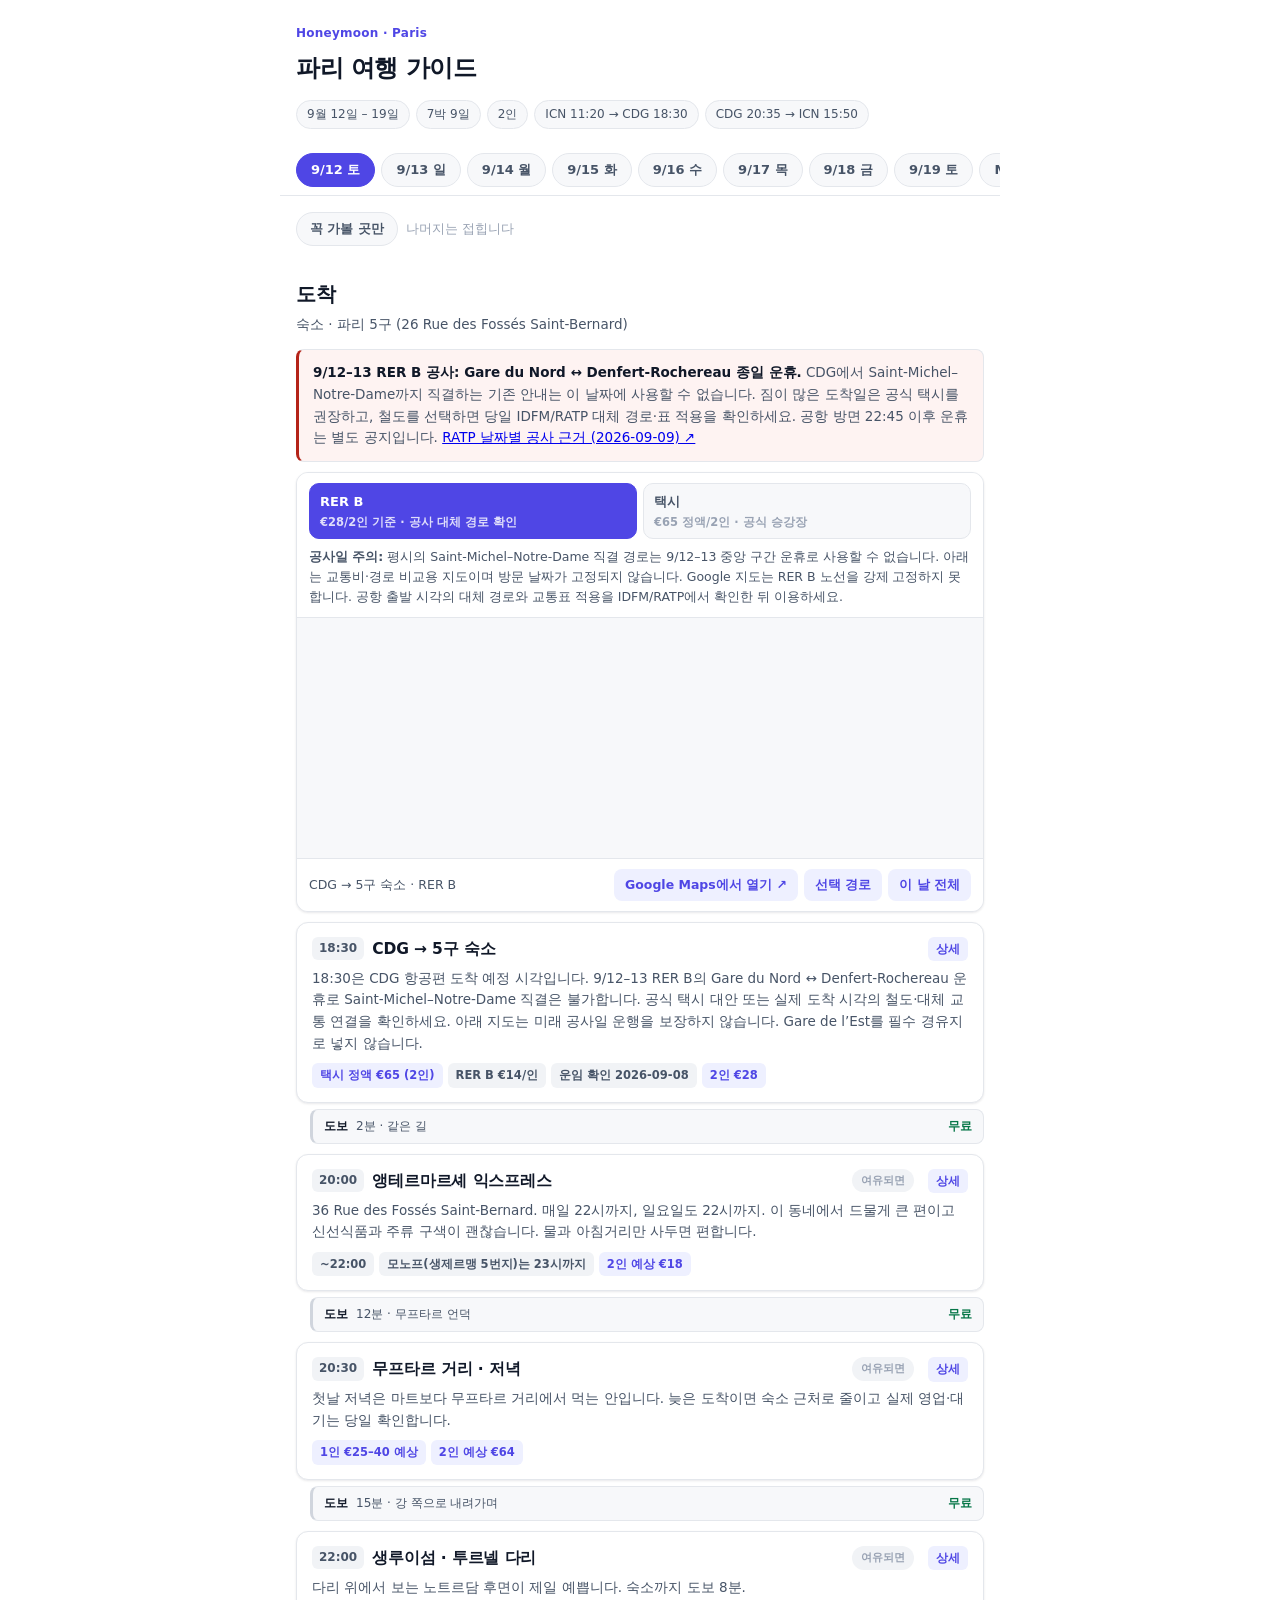
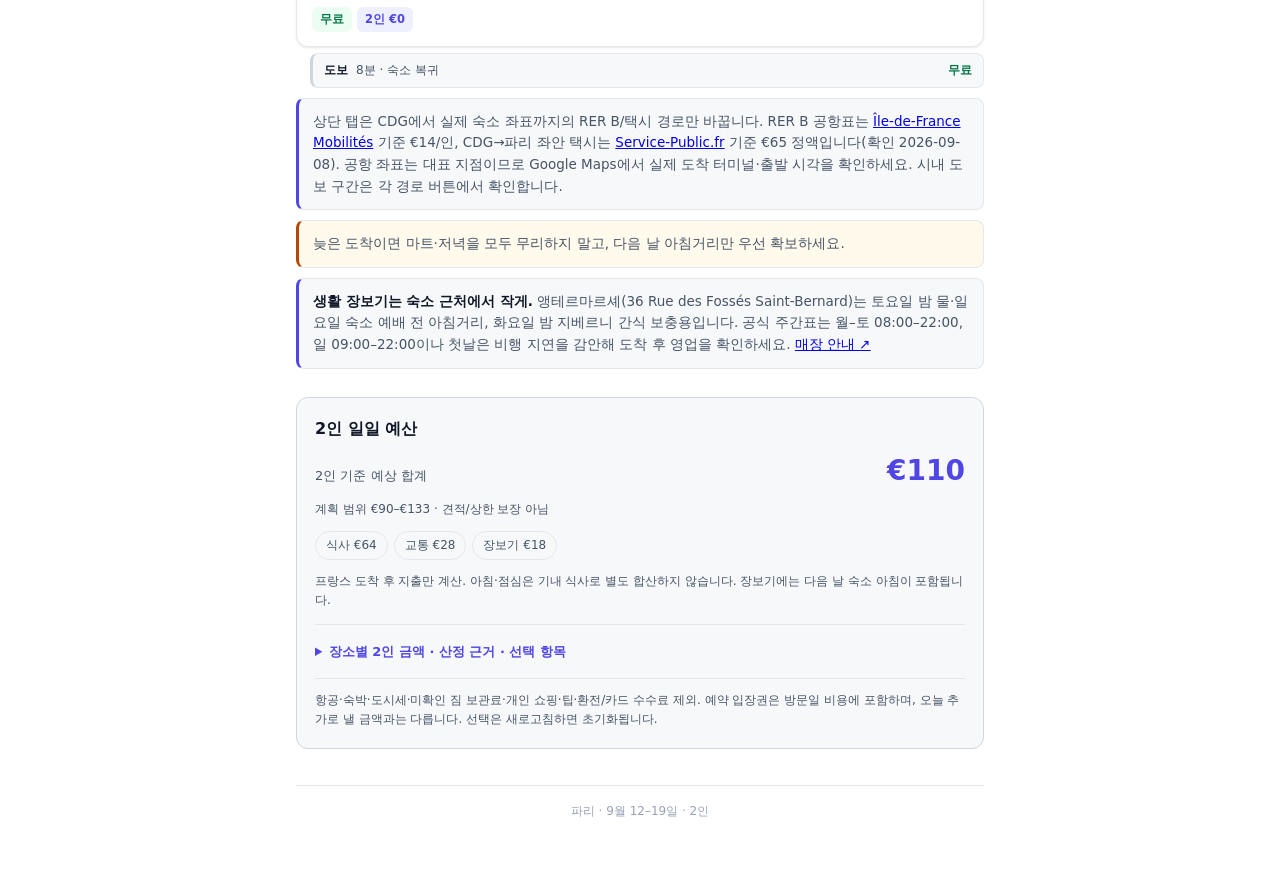
==== index.html @ 4a3d7557 "fix: 지도 상자 sticky 해제, 결제 단말기 사기 경고 추가 지도가 sticky로 상단에 고정돼 있어 iframe 높이 240px가 화면을 계속 차지했고, 그만큼 아래 일정" ====
<!DOCTYPE html>
<html lang="ko">
<head>
<meta charset="utf-8">
<meta name="viewport" content="width=device-width, initial-scale=1, viewport-fit=cover">
<meta name="theme-color" content="#ffffff">
<title>파리 여행 가이드 · 9/12–9/19</title>
<style>
:root{
  --bg:#FFFFFF;
  --surface:#F7F8FA;
  --surface-2:#F1F3F6;
  --border:#E4E7EC;
  --border-strong:#D0D5DD;
  --text:#101828;
  --text-2:#475467;
  --text-3:#98A2B3;
  --brand:#4F46E5;
  --brand-soft:#EEF0FF;
  --green:#067647;
  --green-soft:#ECFDF3;
  --amber:#B54708;
  --amber-soft:#FFFAEB;
  --red:#B42318;
  --red-soft:#FEF3F2;
  --radius:12px;
  --shadow:0 1px 2px rgba(16,24,40,.04), 0 1px 3px rgba(16,24,40,.06);
  --font:-apple-system, BlinkMacSystemFont, "Segoe UI", "Apple SD Gothic Neo",
         "Pretendard", "Noto Sans KR", Roboto, system-ui, sans-serif;
}
*{box-sizing:border-box;-webkit-tap-highlight-color:transparent}
html,body{margin:0;padding:0}
body{
  background:var(--bg);color:var(--text);font-family:var(--font);
  font-size:15px;line-height:1.6;-webkit-font-smoothing:antialiased;
  padding-bottom:56px;
}
.wrap{max-width:720px;margin:0 auto;padding:0 16px}

/* header */
header.top{padding:24px 0 16px}
.eyebrow{font-size:12px;font-weight:600;letter-spacing:.02em;color:var(--brand);margin-bottom:6px}
h1.title{font-size:24px;font-weight:700;letter-spacing:-.02em;margin:0 0 12px}
.meta{display:flex;flex-wrap:wrap;gap:6px}
.chip{
  font-size:12px;font-weight:500;color:var(--text-2);
  background:var(--surface);border:1px solid var(--border);
  border-radius:999px;padding:4px 10px;
}

/* tabs */
.tabbar{
  position:sticky;top:0;z-index:30;background:rgba(255,255,255,.92);
  backdrop-filter:saturate(180%) blur(8px);
  margin:0 -16px;padding:8px 0;border-bottom:1px solid var(--border);
}
.tabs{display:flex;gap:6px;overflow-x:auto;padding:0 16px;scrollbar-width:none}
.tabs::-webkit-scrollbar{display:none}
.tab{
  flex:0 0 auto;appearance:none;cursor:pointer;
  background:var(--surface);border:1px solid var(--border);border-radius:999px;
  padding:7px 14px;font-family:inherit;font-size:13px;font-weight:600;color:var(--text-2);
  transition:background .12s ease,color .12s ease,border-color .12s ease;
}
.tab[aria-selected="true"]{background:var(--brand);border-color:var(--brand);color:#fff}
.tab:focus-visible{outline:2px solid var(--brand);outline-offset:2px}


/* arrival route tabs */
.arrival-switch{padding:10px 12px;border-bottom:1px solid var(--border);background:var(--bg)}
.arrival-tabs{display:flex;gap:6px;flex-wrap:wrap;margin-bottom:8px}
.arrival-tab{flex:1 1 160px;appearance:none;border:1px solid var(--border);border-radius:10px;
  background:var(--surface);color:var(--text-2);font:inherit;font-size:13px;font-weight:700;
  cursor:pointer;padding:8px 10px;text-align:left;transition:background .12s ease,color .12s ease,border-color .12s ease}
.arrival-tab small{display:block;font-size:11.5px;font-weight:600;color:var(--text-3);line-height:1.35;margin-top:2px}
.arrival-tab[aria-selected="true"]{background:var(--brand);border-color:var(--brand);color:#fff}
.arrival-tab[aria-selected="true"] small{color:rgba(255,255,255,.82)}
.arrival-tab:focus-visible{outline:2px solid var(--brand);outline-offset:2px}
.arrival-route-panel{font-size:12.5px;color:var(--text-2)}
.arrival-route-panel[hidden]{display:none}
.arrival-route-panel p{margin:0}
.arrival-route-panel a{color:var(--brand);font-weight:650;text-decoration:none}
.arrival-route-panel a:hover{text-decoration:underline}


/* Rodin day scenario switch */
.scenario-switch{border:1px solid var(--border);border-left:3px solid var(--brand);background:var(--brand-soft);border-radius:10px;padding:12px 14px;margin-bottom:10px;font-size:13px;color:var(--text-2)}
.scenario-switch strong{display:block;color:var(--text);font-size:13.5px;margin-bottom:8px}
.scenario-options{display:flex;flex-wrap:wrap;gap:8px}
.scenario-option{display:flex;align-items:flex-start;gap:7px;flex:1 1 220px;padding:9px 10px;border:1px solid var(--border);border-radius:9px;background:var(--bg);cursor:pointer;font-weight:650;color:var(--text)}
.scenario-option input{accent-color:var(--brand);margin-top:3px}
.scenario-option small{display:block;font-weight:500;color:var(--text-2);line-height:1.35}
.scenario-label-text{display:block;min-width:0;line-height:1.35}.scenario-label-title{display:block;font-weight:750;color:var(--text);white-space:normal}
body[data-rodin-plan="friday"] [data-rodin-only="sunday"],
body[data-rodin-plan="sunday"] [data-rodin-only="friday"]{display:none!important}

/* panels */
.panel{padding-top:20px}
.panel[hidden]{display:none}
.panel-head{margin-bottom:14px}
.panel-head h2{font-size:20px;font-weight:700;letter-spacing:-.02em;margin:0 0 4px}
.panel-head p{margin:0;font-size:13.5px;color:var(--text-2)}

/* stop card */
.stop{
  background:var(--bg);border:1px solid var(--border);border-radius:var(--radius);
  box-shadow:var(--shadow);padding:14px 15px;margin-bottom:10px;
}
.stop-top{display:flex;align-items:center;gap:8px;margin-bottom:4px;flex-wrap:wrap}
.time{
  font-size:12px;font-weight:600;color:var(--text-2);
  background:var(--surface-2);border-radius:6px;padding:2px 7px;flex:0 0 auto;
}
.stop-name{font-size:15.5px;font-weight:650;letter-spacing:-.01em;min-width:0;flex:1 1 150px}
.stop-desc{font-size:13.5px;color:var(--text-2);margin:6px 0 0}
.badges{display:flex;flex-wrap:wrap;gap:5px;margin-top:9px}
.badge{font-size:11.5px;font-weight:600;border-radius:6px;padding:3px 8px;white-space:nowrap}
.b-free{background:var(--green-soft);color:var(--green)}
.b-cost{background:var(--brand-soft);color:var(--brand)}
.b-book{background:var(--red-soft);color:var(--red)}
.b-note{background:var(--surface-2);color:var(--text-2)}

/* generic blocks */
h3.sec{font-size:13px;font-weight:700;color:var(--text-3);text-transform:uppercase;
  letter-spacing:.06em;margin:28px 0 10px}
.card{background:var(--bg);border:1px solid var(--border);border-radius:var(--radius);
  box-shadow:var(--shadow);padding:15px;margin-bottom:10px}
.card h4{margin:0 0 6px;font-size:15px;font-weight:650;letter-spacing:-.01em}
.card p{margin:0 0 8px;font-size:13.5px;color:var(--text-2)}
.card p:last-child{margin-bottom:0}
.card .label{display:block;font-size:11.5px;font-weight:700;color:var(--text-3);
  text-transform:uppercase;letter-spacing:.05em;margin-bottom:5px}
button.place-option{position:relative;display:block;width:100%;font:inherit;text-align:left;color:inherit;cursor:pointer}
button.place-option::after{content:"상세";position:absolute;top:13px;right:14px;
  font-size:11.5px;font-weight:600;color:var(--brand);background:var(--brand-soft);border-radius:6px;padding:3px 8px}
button.place-option h4{padding-right:54px}
button.place-option:active{border-color:var(--brand)}
button.place-option:focus-visible{outline:2px solid var(--brand);outline-offset:2px}

button.stop,button.leg{font:inherit;text-align:left;width:100%;appearance:none;cursor:pointer}
button.stop{display:block;color:inherit;transition:border-color .12s ease,box-shadow .12s ease}
button.stop:active{border-color:var(--brand)}
button.stop.is-active{border-color:var(--brand);box-shadow:0 0 0 3px var(--brand-soft)}
button.leg.is-active{border-left-color:var(--brand);background:var(--brand-soft)}
button.stop:focus-visible,button.leg:focus-visible{outline:2px solid var(--brand);outline-offset:2px}
.stop-top{align-items:flex-start}
.tier{flex:0 0 auto;font-size:11px;font-weight:700;border-radius:999px;
  padding:3px 9px;white-space:nowrap}
.tier-1{background:#FEF0C7;color:#B54708}
.tier-2{background:var(--surface-2);color:var(--text-3)}
.stop-top .tier + .pin{margin-left:6px}
.filterbar{display:flex;align-items:center;gap:8px;margin:0 0 12px;padding-top:16px}
.fbtn{font:inherit;font-size:12.5px;font-weight:600;cursor:pointer;border:1px solid var(--border);
  background:var(--surface);color:var(--text-2);border-radius:999px;padding:6px 13px}
.fbtn[aria-pressed="true"]{background:var(--brand);border-color:var(--brand);color:#fff}
.fbtn:focus-visible{outline:2px solid var(--brand);outline-offset:2px}
body.only1 .stop[data-tier="2"] .stop-desc,
body.only1 .stop[data-tier="2"] .badges{display:none}
body.only1 .stop[data-tier="2"]{opacity:.5}
.pin{flex:0 0 auto;font-size:11.5px;font-weight:600;color:var(--brand);
  background:var(--brand-soft);border-radius:6px;padding:3px 8px;white-space:nowrap}
button.leg{display:flex;align-items:center;gap:8px;color:var(--text-2);
  border:1px solid var(--border);border-left:3px solid var(--border-strong);
  border-radius:8px;background:var(--surface);padding:7px 11px;margin:-4px 0 10px 14px;width:calc(100% - 14px)}
button.leg:active{background:var(--surface-2)}
.leg-mode{font-size:12px;font-weight:700;color:var(--text)}
.leg-meta{font-size:12px;color:var(--text-2)}
.leg-cost{margin-left:auto;font-size:12px;font-weight:600;color:var(--brand)}
.leg-cost.free{color:var(--green)}
.mapbox{border:1px solid var(--border);border-radius:var(--radius);overflow:hidden;
  box-shadow:var(--shadow);margin-bottom:10px;background:var(--surface)}
.mapbox iframe{display:block;width:100%;height:240px;border:0;background:var(--surface)}
.mapbar{display:flex;align-items:center;justify-content:space-between;gap:10px;flex-wrap:wrap;
  padding:10px 12px;border-top:1px solid var(--border);background:var(--bg)}
.mapbar span{min-width:0;font-size:12.5px;color:var(--text-2)}
.map-actions{display:flex;align-items:center;gap:6px;margin-left:auto}
.maplink{flex:0 0 auto;font:inherit;font-size:12.5px;font-weight:600;cursor:pointer;border:0;
  color:var(--brand);background:var(--brand-soft);border-radius:8px;padding:6px 11px;text-decoration:none}
.maplink:active{opacity:.6}
.maplink:focus-visible{outline:2px solid var(--brand);outline-offset:2px}
.mapoff{padding:14px 12px;font-size:13px;color:var(--text-3);text-align:center}
.saved-mapbox{border:1px solid var(--border);border-radius:var(--radius);overflow:hidden;
  box-shadow:var(--shadow);margin-bottom:12px;background:var(--surface)}
.saved-mapbox iframe{display:block;width:100%;height:min(68vh,640px);min-height:440px;border:0;background:var(--surface)}
.saved-map-actions{display:flex;justify-content:flex-end;gap:8px;flex-wrap:wrap}
.note{border:1px solid var(--border);border-left:3px solid var(--brand);
  background:var(--surface);border-radius:8px;padding:12px 14px;margin-bottom:10px;
  font-size:13.5px;color:var(--text-2)}
.note.warn{border-left-color:var(--amber);background:var(--amber-soft)}
.note.danger{border-left-color:var(--red);background:var(--red-soft)}
.note b{color:var(--text)}

table{width:100%;border-collapse:separate;border-spacing:0;font-size:13.5px;
  border:1px solid var(--border);border-radius:var(--radius);overflow:hidden;margin-bottom:10px}
th,td{padding:10px 12px;text-align:left;border-bottom:1px solid var(--border)}
th{font-size:12px;font-weight:600;color:var(--text-3);background:var(--surface)}
tr:last-child td{border-bottom:none}
td.n{text-align:right;font-variant-numeric:tabular-nums;white-space:nowrap;font-weight:600}
tfoot td{background:var(--surface);font-weight:700;color:var(--text)}

/* dining map controls */
.dining-map-actions{display:flex;align-items:center;flex-wrap:wrap;gap:8px;font-size:12px}
.card[data-dining].is-active{border-color:var(--brand);box-shadow:0 0 0 3px var(--brand-soft)}

/* daily budgets: one ledger supplies cards, daily totals and the cost overview */
.daily-budget{margin-top:28px;padding:18px;border:1px solid var(--border-strong);border-radius:var(--radius);background:var(--surface);scroll-margin-top:72px}
.daily-budget h3{margin:0 0 12px;font-size:16px}
.budget-headline{display:flex;justify-content:space-between;align-items:baseline;gap:12px;flex-wrap:wrap;color:var(--text-2);font-size:13px}
.budget-headline strong{font-size:28px;line-height:1.3;color:var(--brand);font-variant-numeric:tabular-nums}
.budget-caption,.budget-exclusions{font-size:12px;color:var(--text-2);margin:10px 0}
.budget-exclusions{border-top:1px solid var(--border);padding-top:12px;margin-bottom:0}
.budget-categories{display:flex;flex-wrap:wrap;gap:6px;margin:12px 0}
.budget-details{margin-top:14px;border-top:1px solid var(--border);padding-top:12px}
.budget-details summary{cursor:pointer;font-size:13px;font-weight:650;color:var(--brand);padding:5px 0}
.budget-details summary:focus-visible,.budget-day-link:focus-visible{outline:2px solid var(--brand);outline-offset:2px}
.budget-items{list-style:none;margin:10px 0 0;padding:0}
.budget-item{padding:13px 0;border-top:1px solid var(--border)}
.budget-item-head{display:flex;align-items:flex-start;justify-content:space-between;gap:8px;font-size:13px}
.budget-item-label{display:flex;align-items:flex-start;gap:7px;min-width:0}
label.budget-item-label{cursor:pointer}
.budget-item input{accent-color:var(--brand);width:17px;height:17px;flex-shrink:0;margin:2px 0 0}
.budget-amount{white-space:nowrap;font-variant-numeric:tabular-nums}
.budget-basis,.budget-source{margin:5px 0 0;font-size:12px;color:var(--text-2);overflow-wrap:anywhere}
.budget-source{display:flex;gap:4px 8px;flex-wrap:wrap}
.budget-source a{color:var(--brand)}
.budget-item.is-excluded .budget-amount{color:var(--text-2);font-weight:400}
.place-budget{white-space:normal}
.budget-day-link{font:inherit;color:var(--brand);background:none;border:0;padding:0;cursor:pointer;font-weight:650}
@media(max-width:420px){.daily-budget{padding:14px}.budget-item-head{flex-wrap:wrap}.budget-amount{margin-left:auto}.budget-overview th,.budget-overview td{padding:10px 6px;font-size:12px}}

/* checklist */
.chk{display:flex;gap:11px;align-items:flex-start;cursor:pointer;
  background:var(--bg);border:1px solid var(--border);border-radius:10px;
  padding:12px 13px;margin-bottom:8px;box-shadow:var(--shadow)}
.chk .box{flex:0 0 20px;width:20px;height:20px;border:1.5px solid var(--border-strong);
  border-radius:6px;margin-top:1px;position:relative;transition:.12s ease}
.chk[data-done="1"] .box{background:var(--brand);border-color:var(--brand)}
.chk[data-done="1"] .box::after{content:"";position:absolute;left:6.5px;top:3px;
  width:5px;height:9px;border:solid #fff;border-width:0 2px 2px 0;transform:rotate(42deg)}
.chk[data-done="1"] .chk-t{text-decoration:line-through;color:var(--text-3)}
.chk-t{font-size:14px;font-weight:600}
.chk-s{font-size:12.5px;color:var(--text-2);margin-top:2px}
.chk:focus-visible{outline:2px solid var(--brand);outline-offset:2px}

footer{margin-top:36px;padding:16px 0;border-top:1px solid var(--border);
  font-size:12px;color:var(--text-3);text-align:center}

/* place detail */
body.has-dialog{overflow:hidden}
.place-dialog{
  width:min(560px,calc(100% - 32px));max-height:calc(100dvh - 32px);
  margin:auto;padding:0;border:0;border-radius:20px;overflow:auto;
  color:var(--text);background:var(--bg);
  box-shadow:0 24px 60px rgba(16,24,40,.24),0 4px 16px rgba(16,24,40,.12)
}
.place-dialog::backdrop{background:rgba(16,24,40,.56);backdrop-filter:blur(3px)}
.place-hero{position:relative;aspect-ratio:16/9;overflow:hidden;background:var(--surface-2)}
.place-hero img{display:block;width:100%;height:100%;object-fit:cover}
.place-fallback{display:none;position:absolute;inset:0;align-items:center;justify-content:center;
  flex-direction:column;gap:6px;color:var(--text-2);font-size:13px;font-weight:600}
.place-fallback span{font-size:30px;line-height:1}
.place-hero.is-error img{display:none}
.place-hero.is-error .place-fallback{display:flex}
.place-close{
  position:absolute;top:12px;right:12px;width:36px;height:36px;padding:0;
  display:grid;place-items:center;border:1px solid rgba(255,255,255,.45);border-radius:999px;
  color:#fff;background:rgba(16,24,40,.62);font:inherit;font-size:22px;line-height:1;cursor:pointer;
  box-shadow:0 1px 3px rgba(16,24,40,.18)
}
.place-body{padding:19px 20px 20px}
.place-kicker{margin:0 0 4px;color:var(--brand);font-size:12px;font-weight:700;letter-spacing:.02em}
.place-title{margin:0;font-size:21px;line-height:1.35;letter-spacing:-.02em}
.place-summary{margin:10px 0 0;color:var(--text-2);font-size:14px;line-height:1.65}
.place-dialog .badges{margin-top:12px}
.place-actions{display:flex;gap:8px;margin-top:18px}
.place-action{flex:1;border:1px solid var(--border);border-radius:10px;padding:10px 12px;
  color:var(--text-2);background:var(--surface);font:inherit;font-size:13px;font-weight:700;cursor:pointer}
.place-action.primary{border-color:var(--brand);color:#fff;background:var(--brand)}
.place-action:focus-visible,.place-close:focus-visible{outline:2px solid var(--brand);outline-offset:2px}
.photo-credit{display:inline-block;margin-top:13px;color:var(--text-3);font-size:11.5px;text-decoration:none}
.photo-credit:hover{text-decoration:underline}

@media (max-width:600px){
  .map-actions{width:100%;justify-content:flex-end}
  .saved-mapbox iframe{height:68vh;min-height:420px}
  .place-dialog{width:calc(100% - 16px);max-height:calc(100dvh - 16px);margin:auto auto 8px;
    border-radius:20px 20px 14px 14px}
  .place-body{padding:17px 17px calc(17px + env(safe-area-inset-bottom))}
}

@media (prefers-reduced-motion:no-preference){
  .panel{animation:fade .18s ease-out}
  @keyframes fade{from{opacity:0;transform:translateY(4px)}to{opacity:1;transform:none}}
  .place-dialog[open]{animation:dialog-in .18s ease-out}
  .place-dialog[open]::backdrop{animation:backdrop-in .18s ease-out}
  @keyframes dialog-in{from{opacity:0;transform:translateY(12px) scale(.985)}to{opacity:1;transform:none}}
  @keyframes backdrop-in{from{opacity:0}to{opacity:1}}
}
</style>
</head>
<body data-rodin-plan="friday">
<div class="wrap">

<header class="top">
  <div class="eyebrow">Honeymoon · Paris</div>
  <h1 class="title">파리 여행 가이드</h1>
  <div class="meta">
    <span class="chip">9월 12일 – 19일</span>
    <span class="chip">7박 9일</span>
    <span class="chip">2인</span>
    <span class="chip">ICN 11:20 → CDG 18:30</span>
    <span class="chip">CDG 20:35 → ICN 15:50</span>
  </div>
</header>

<div class="tabbar">
  <div class="tabs" role="tablist" aria-label="일자">
    <button class="tab" role="tab" aria-selected="true"  aria-controls="p1" id="b1">9/12 토</button>
    <button class="tab" role="tab" aria-selected="false" aria-controls="p2" id="b2">9/13 일</button>
    <button class="tab" role="tab" aria-selected="false" aria-controls="p3" id="b3">9/14 월</button>
    <button class="tab" role="tab" aria-selected="false" aria-controls="p4" id="b4">9/15 화</button>
    <button class="tab" role="tab" aria-selected="false" aria-controls="p5" id="b5">9/16 수</button>
    <button class="tab" role="tab" aria-selected="false" aria-controls="p6" id="b6">9/17 목</button>
    <button class="tab" role="tab" aria-selected="false" aria-controls="p7" id="b7">9/18 금</button>
    <button class="tab" role="tab" aria-selected="false" aria-controls="p8" id="b8">9/19 토</button>
    <button class="tab" role="tab" aria-selected="false" aria-controls="pm" id="b11">My Maps</button>
    <button type="button" class="tab" role="tab" aria-selected="false" aria-controls="ppass" id="bpass">참고</button>
    <button class="tab" role="tab" aria-selected="false" aria-controls="pc" id="b9">비용</button>
    <button class="tab" role="tab" aria-selected="false" aria-controls="pi" id="b10">정보</button>
  </div>
</div>

<!-- 9/12 -->
<div class="filterbar"><button type="button" class="fbtn" id="onlyKey" aria-pressed="false">꼭 가볼 곳만</button><span style="font-size:12.5px;color:var(--text-3)">나머지는 접힙니다</span></div>
<section class="panel" id="p1" role="tabpanel" aria-labelledby="b1" data-arrival-mode="rer">
  <div class="panel-head"><h2>도착</h2><p>숙소 · 파리 5구 (26 Rue des Fossés Saint-Bernard)</p></div>
  <div class="note danger"><b>9/12–13 RER B 공사: Gare du Nord ↔ Denfert-Rochereau 종일 운휴.</b> CDG에서 Saint-Michel–Notre-Dame까지 직결하는 기존 안내는 이 날짜에 사용할 수 없습니다. 짐이 많은 도착일은 공식 택시를 권장하고, 철도를 선택하면 당일 IDFM/RATP 대체 경로·표 적용을 확인하세요. 공항 방면 22:45 이후 운휴는 별도 공지입니다. <a href="https://www.ratp.fr/decouvrir/coulisses/modernisation-du-reseau/rer-b-travaux" target="_blank" rel="noopener noreferrer">RATP 날짜별 공사 근거 (2026-09-09) ↗</a></div>
  <div class="day-itinerary">
  <div class="mapbox">
    <div class="arrival-switch" aria-label="CDG에서 숙소까지 이동 방법">
      <div class="arrival-tabs" role="tablist" aria-label="CDG에서 숙소까지 이동 방법">
        <button type="button" class="arrival-tab" role="tab" id="arrival-rer-tab" aria-controls="arrival-rer-panel" aria-selected="true" data-arrival-mode="rer" data-src="https://maps.google.com/maps?saddr=49.0097,2.5479&daddr=48.8484866,2.3540618&dirflg=r&hl=ko&output=embed" data-label="CDG → 5구 숙소 · RER B">RER B<small>€28/2인 기준 · 공사 대체 경로 확인</small></button>
        <button type="button" class="arrival-tab" role="tab" id="arrival-taxi-tab" aria-controls="arrival-taxi-panel" aria-selected="false" data-arrival-mode="taxi" data-src="https://maps.google.com/maps?saddr=49.0097,2.5479&daddr=48.8484866,2.3540618&dirflg=d&hl=ko&output=embed" data-label="CDG → 5구 숙소 · 택시">택시<small>€65 정액/2인 · 공식 승강장</small></button>
      </div>
      <div id="arrival-rer-panel" class="arrival-route-panel" role="tabpanel" aria-labelledby="arrival-rer-tab">
        <p><b>공사일 주의:</b> 평시의 Saint-Michel–Notre-Dame 직결 경로는 9/12–13 중앙 구간 운휴로 사용할 수 없습니다. 아래는 교통비·경로 비교용 지도이며 방문 날짜가 고정되지 않습니다. Google 지도는 RER B 노선을 강제 고정하지 못합니다. 공항 출발 시각의 대체 경로와 교통표 적용을 IDFM/RATP에서 확인한 뒤 이용하세요.</p>
      </div>
      <div id="arrival-taxi-panel" class="arrival-route-panel" role="tabpanel" aria-labelledby="arrival-taxi-tab" hidden>
        <p><b>실제 기준:</b> 터미널 안내를 따라 공식 Taxi Parisien 승강장에서 탑승해 숙소 주소를 보여주세요. 앱 호출/VTC가 아니라 승강장 택시 기준 정액입니다.</p>
      </div>
    </div>
    <iframe loading="lazy" title="CDG → 5구 숙소 · RER B" src="https://maps.google.com/maps?saddr=49.0097,2.5479&daddr=48.8484866,2.3540618&dirflg=r&hl=ko&output=embed"></iframe>
    <div class="mapbar"><span>CDG → 5구 숙소 · RER B</span><div class="map-actions"><a class="maplink" data-open-map target="_blank" rel="noopener noreferrer">Google Maps에서 열기 ↗</a><button type="button" class="maplink" data-reset>선택 경로</button><button type="button" class="maplink" data-day-overview data-src="https://maps.google.com/maps?saddr=49.0097,2.5479&amp;daddr=48.8484866,2.3540618+to:48.8480,2.3536+to:48.8433,2.3495+to:48.8507,2.3555+to:48.8484866,2.3540618&amp;dirflg=r&amp;hl=ko&amp;output=embed">이 날 전체</button></div></div>
  </div>
  <button type="button" class="stop" data-src="https://maps.google.com/maps?saddr=49.0097,2.5479&daddr=48.8484866,2.3540618&dirflg=r&hl=ko&output=embed" data-label="CDG → 5구 숙소">    <div class="stop-top"><span class="time">18:30</span><span class="stop-name">CDG → 5구 숙소</span><span class="pin">지도</span></div>
    <p class="stop-desc">18:30은 CDG 항공편 도착 예정 시각입니다. 9/12–13 RER B의 Gare du Nord ↔ Denfert-Rochereau 운휴로 Saint-Michel–Notre-Dame 직결은 불가합니다. 공식 택시 대안 또는 실제 도착 시각의 철도·대체 교통 연결을 확인하세요. 아래 지도는 미래 공사일 운행을 보장하지 않습니다. Gare de l’Est를 필수 경유지로 넣지 않습니다.</p>
    <div class="badges"><span class="badge b-cost">택시 정액 €65 (2인)</span><span class="badge b-note">RER B €14/인</span><span class="badge b-note">운임 확인 2026-09-08</span></div>
  </button>
  <button type="button" class="leg" data-src="https://maps.google.com/maps?saddr=48.8484866,2.3540618&daddr=48.8480,2.3536&dirflg=w&hl=ko&output=embed" data-label="경로"><span class="leg-mode">도보</span><span class="leg-meta">2분 · 같은 길</span><span class="leg-cost free">무료</span></button>
  <button type="button" class="stop" data-src="https://maps.google.com/maps?q=48.8480,2.3536&z=16&hl=ko&output=embed" data-label="앵테르마르셰 익스프레스" data-tier="2">    <div class="stop-top"><span class="time">20:00</span><span class="stop-name">앵테르마르셰 익스프레스</span><span class="tier tier-2">여유되면</span><span class="pin">지도</span></div>
    <p class="stop-desc">36 Rue des Fossés Saint-Bernard. 매일 22시까지, 일요일도 22시까지. 이 동네에서 드물게 큰 편이고 신선식품과 주류 구색이 괜찮습니다. 물과 아침거리만 사두면 편합니다.</p>
    <div class="badges"><span class="badge b-note">~22:00</span><span class="badge b-note">모노프(생제르맹 5번지)는 23시까지</span></div>
  </button>
  <button type="button" class="leg" data-src="https://maps.google.com/maps?saddr=48.8480,2.3536&daddr=48.8433,2.3495&dirflg=w&hl=ko&output=embed" data-label="경로"><span class="leg-mode">도보</span><span class="leg-meta">12분 · 무프타르 언덕</span><span class="leg-cost free">무료</span></button>
  <button type="button" class="stop" data-src="https://maps.google.com/maps?q=48.8433,2.3495&z=16&hl=ko&output=embed" data-label="무프타르 거리" data-tier="2">    <div class="stop-top"><span class="time">20:30</span><span class="stop-name">무프타르 거리 · 저녁</span><span class="tier tier-2">여유되면</span><span class="pin">지도</span></div>
    <p class="stop-desc">첫날 저녁은 마트보다 무프타르 거리에서 먹는 안입니다. 늦은 도착이면 숙소 근처로 줄이고 실제 영업·대기는 당일 확인합니다.</p>
    <div class="badges"><span class="badge b-cost">1인 €25–40 예상</span></div>
  </button>
  <button type="button" class="leg" data-src="https://maps.google.com/maps?saddr=48.8433,2.3495&daddr=48.8507,2.3555&dirflg=w&hl=ko&output=embed" data-label="경로"><span class="leg-mode">도보</span><span class="leg-meta">15분 · 강 쪽으로 내려가며</span><span class="leg-cost free">무료</span></button>
  <button type="button" class="stop" data-src="https://maps.google.com/maps?q=48.8507,2.3555&z=16&hl=ko&output=embed" data-label="생루이섬 · 투르넬 다리" data-tier="2">    <div class="stop-top"><span class="time">22:00</span><span class="stop-name">생루이섬 · 투르넬 다리</span><span class="tier tier-2">여유되면</span><span class="pin">지도</span></div>
    <p class="stop-desc">다리 위에서 보는 노트르담 후면이 제일 예쁩니다. 숙소까지 도보 8분.</p>
    <div class="badges"><span class="badge b-free">무료</span></div>
  </button>
  <button type="button" class="leg" data-src="https://maps.google.com/maps?saddr=48.8507,2.3555&daddr=48.8484866,2.3540618&dirflg=w&hl=ko&output=embed" data-label="경로"><span class="leg-mode">도보</span><span class="leg-meta">8분 · 숙소 복귀</span><span class="leg-cost free">무료</span></button>
  <div class="note">상단 탭은 CDG에서 실제 숙소 좌표까지의 RER B/택시 경로만 바꿉니다. RER B 공항표는 <a href="https://www.iledefrance-mobilites.fr/titres-et-tarifs/detail/ticket-paris-region-aeroports" target="_blank" rel="noopener noreferrer">Île-de-France Mobilités</a> 기준 €14/인, CDG→파리 좌안 택시는 <a href="https://www.service-public.gouv.fr/particuliers/actualites/A15396" target="_blank" rel="noopener noreferrer">Service-Public.fr</a> 기준 €65 정액입니다(확인 2026-09-08). 공항 좌표는 대표 지점이므로 Google Maps에서 실제 도착 터미널·출발 시각을 확인하세요. 시내 도보 구간은 각 경로 버튼에서 확인합니다.</div>
  <div class="note warn">늦은 도착이면 마트·저녁을 모두 무리하지 말고, 다음 날 아침거리만 우선 확보하세요.</div>
<div class="note"><b>생활 장보기는 숙소 근처에서 작게.</b> 앵테르마르셰(36 Rue des Fossés Saint-Bernard)는 토요일 밤 물·일요일 숙소 예배 전 아침거리, 화요일 밤 지베르니 간식 보충용입니다. 공식 주간표는 월–토 08:00–22:00, 일 09:00–22:00이나 첫날은 비행 지연을 감안해 도착 후 영업을 확인하세요. <a href="https://www.intermarche.com/magasins/09037/Paris-75005/infos-pratiques" target="_blank" rel="noopener noreferrer">매장 안내 ↗</a></div>
</div>
<aside class="daily-budget" aria-labelledby="budget-title-p1"><h3 id="budget-title-p1">2인 일일 예산</h3><noscript>예산 계산에는 JavaScript가 필요합니다.</noscript></aside>
</section>

<!-- 9/13 -->
<section class="panel" id="p2" role="tabpanel" aria-labelledby="b2" hidden>
  <div class="panel-head"><h2>예배·시테섬과 La Fête de Paris</h2><p>노트르담 미사 → 생트샤펠 → 축제 → 크루즈 · 로댕은 조건부</p></div>
  <div class="scenario-switch" data-rodin-control>
  <strong>로댕은 한 번만 선택</strong>
  <div class="scenario-options" role="radiogroup" aria-label="로댕 미술관 방문일 선택">
    <label class="scenario-option"><input type="radio" name="rodin-plan-p2" data-rodin-choice value="friday" checked><span class="scenario-label-text"><span class="scenario-label-title">금요일 로댕</span><small>기본안: 일요일은 축제·크루즈, 금요일 14–16시 로댕.</small></span></label>
    <label class="scenario-option"><input type="radio" name="rodin-plan-p2" data-rodin-choice value="sunday"><span class="scenario-label-text"><span class="scenario-label-title">일요일 조건부 로댕</span><small>16시 전후 축제를 나설 때만. 금요일은 몽소·Pleincœur로 전환.</small></span></label>
  </div>
</div>
  <div class="day-itinerary">
  <div class="note">전체 지도는 <b>도보 개략도</b>입니다. 실제 이동은 구간 버튼으로 확인하세요.</div>
  <div class="mapbox" data-src-friday="https://maps.google.com/maps?saddr=48.8484866,2.3540618&amp;daddr=48.8530,2.3499+to:48.8554,2.3450+to:Place+Andr%C3%A9+Honnorat%2C+75006+Paris+to:48.8604,2.2936+to:48.8484866,2.3540618&amp;dirflg=w&amp;hl=ko&amp;output=embed" data-label-friday="전체 도보 개략도 · 노트르담 → 생트샤펠 → La Fête de Paris → 크루즈" data-src-sunday="https://maps.google.com/maps?saddr=48.8484866,2.3540618&amp;daddr=48.8530,2.3499+to:48.8554,2.3450+to:Place+Andr%C3%A9+Honnorat%2C+75006+Paris+to:48.8553072%2C2.3158354+to:48.8604,2.2936+to:48.8484866,2.3540618&amp;dirflg=w&amp;hl=ko&amp;output=embed" data-label-sunday="전체 도보 개략도 · 노트르담 → 생트샤펠 → 축제 → 로댕 → 크루즈"><iframe loading="lazy" title="전체 도보 개략도 · 노트르담 → 생트샤펠 → La Fête de Paris → 크루즈" src="https://maps.google.com/maps?saddr=48.8484866,2.3540618&amp;daddr=48.8530,2.3499+to:48.8554,2.3450+to:Place+Andr%C3%A9+Honnorat%2C+75006+Paris+to:48.8604,2.2936+to:48.8484866,2.3540618&amp;dirflg=w&amp;hl=ko&amp;output=embed"></iframe><div class="mapbar"><span>전체 도보 개략도 · 노트르담 → 생트샤펠 → La Fête de Paris → 크루즈</span><div class="map-actions"><a class="maplink" data-open-map target="_blank" rel="noopener noreferrer">Google Maps에서 열기 ↗</a><button type="button" class="maplink" data-reset>이 날 전체</button></div></div></div>
  <div class="stop" data-tier="1"><div class="stop-top"><span class="time">07:00–08:30</span><span class="stop-name">숙소 · 한국 교회 라이브 예배</span><span class="tier tier-1">꼭</span></div><p class="stop-desc">한국 시간 일요일 14:00 예배를 파리 시간 07:00에 숙소에서 드립니다. 스트리밍 링크와 와이파이는 전날 확인합니다.</p><div class="badges"><span class="badge b-free">온라인</span><span class="badge b-note">약 90분</span></div></div>
  <div class="note"><b>08:30–09:10 아침 식사·외출 준비.</b> 전날 장보기로 산 빵·과일·요거트를 먹고 출발합니다.</div>
  <button type="button" class="leg" data-src="https://maps.google.com/maps?saddr=48.8484866,2.3540618&amp;daddr=48.8530,2.3499&amp;dirflg=w&amp;hl=ko&amp;output=embed" data-label="경로"><span class="leg-mode">도보</span><span class="leg-meta">09:10 출발 · 09:30 전후 도착 목표</span><span class="leg-cost free">무료</span></button>
  <button type="button" class="stop" data-tier="1" data-src="https://maps.google.com/maps?q=48.8530,2.3499&amp;z=16&amp;hl=ko&amp;output=embed" data-label="노트르담"><div class="stop-top"><span class="time">10:00–11:15</span><span class="stop-name">노트르담 · 그레고리오 미사</span><span class="tier tier-1">꼭</span><span class="pin">상세</span></div><p class="stop-desc">10:00 그레고리오 미사 참석 일정입니다. 미사 참석 경험이 목적이며, 성당 전체 내부 관람을 충분히 마친 것으로 보지는 않습니다. 종료 시각은 약 11:15 추정입니다.</p><div class="badges"><span class="badge b-free">미사 무료</span><span class="badge b-book">라틴어 · 예약 불필요</span></div></button>
  <button type="button" class="leg" data-src="https://maps.google.com/maps?saddr=48.8530,2.3499&amp;daddr=48.8554,2.3450&amp;dirflg=w&amp;hl=ko&amp;output=embed" data-label="경로"><span class="leg-mode">도보</span><span class="leg-meta">미사 후 생트샤펠 보안 대기 · 도보 약 10분 (추정)</span><span class="leg-cost free">무료</span></button>
  <button type="button" class="stop" data-tier="1" data-src="https://maps.google.com/maps?q=48.8554,2.3450&amp;z=16&amp;hl=ko&amp;output=embed" data-label="생트샤펠"><div class="stop-top"><span class="time">12:00–13:00/13:15 목표</span><span class="stop-name">생트샤펠</span><span class="tier tier-1">꼭</span><span class="pin">상세</span></div><p class="stop-desc">시테섬의 스테인드글라스 관람. 12:00 슬롯 목표지만 예약 완료가 아니며 보안검색 대기로 밀릴 수 있습니다. 생트샤펠은 현재 정기 미사 일정으로 방문하는 장소가 아니라 역사 기념물 관람입니다.</p><div class="badges"><span class="badge b-cost">€22/인 · 비EEA</span><span class="badge b-book">시간 예약 목표 · 미완료</span></div></button>
  <button type="button" class="leg" data-src="https://maps.google.com/maps?saddr=48.8554,2.3450&amp;daddr=Place+Andr%C3%A9+Honnorat%2C+75006+Paris&amp;dirflg=w&amp;hl=ko&amp;output=embed" data-label="경로"><span class="leg-mode">도보</span><span class="leg-meta">관람 후 간단한 점심을 사서 Panthéon/축제장 쪽 이동 · 약 20–30분 (추정)</span><span class="leg-cost free">무료</span></button>
  <div class="note"><b>점심은 간단히.</b> 생트샤펠 뒤 샌드위치·크레프·부스 먹거리로 짧게 해결합니다. 13:30–13:45 Panthéon 도착은 제때 끝났을 때의 목표이고 늦으면 Village를 우선합니다. <a href="docs/flexible-rodin-plan.md" target="_blank" rel="noopener noreferrer">현재 일정 메모 ↗</a></div>
  <button type="button" class="stop" data-tier="1" data-src="https://maps.google.com/maps?q=Place+Andr%C3%A9+Honnorat%2C+75006+Paris&amp;z=16&amp;hl=ko&amp;output=embed" data-label="La Fête de Paris"><div class="stop-top"><span class="time">13:30/13:45 이후 유동</span><span class="stop-name">La Fête de Paris · Village</span><span class="tier tier-1">꼭</span><span class="pin">상세</span></div><p class="stop-desc">Luxembourg 남쪽·Panthéon 일대 축제. 늦으면 퍼레이드 출발 장면보다 Village·공연·부스를 보고, 18시까지 반드시 머물 필요는 없습니다.</p><div class="badges"><span class="badge b-free">입장 무료</span><span class="badge b-note">먹거리·공예 별도</span></div></button>
  <div data-rodin-only="friday"><button type="button" class="leg" data-src="https://maps.google.com/maps?saddr=Place+Andr%C3%A9+Honnorat%2C+75006+Paris&amp;daddr=48.8604,2.2936&amp;dirflg=r&amp;hl=ko&amp;output=embed" data-label="경로"><span class="leg-mode">대중교통</span><span class="leg-meta">축제장에서 선착장 주변 저녁·휴식으로 이동 · 시간은 유동 (추정)</span><span class="leg-cost">교통표 별도</span></button></div>
  <div data-rodin-only="sunday" class="note warn"><b>조건부 로댕.</b> 16시 전후 축제를 일찍 떠나고 체력이 남을 때만 갑니다. 티켓오피스 마감 17:30과 전시실 퇴장 18:15를 감안하면 짧은 하이라이트 관람입니다.</div>
  <div data-rodin-only="sunday"><button type="button" class="leg" data-src="https://maps.google.com/maps?saddr=Place+Andr%C3%A9+Honnorat%2C+75006+Paris&amp;daddr=48.8553072%2C2.3158354&amp;dirflg=w&amp;hl=ko&amp;output=embed" data-label="경로"><span class="leg-mode">도보</span><span class="leg-meta">축제장 → 로댕 · 도보 약 30–40분 (개략 추정)</span><span class="leg-cost free">무료</span></button></div>
  <div data-rodin-only="sunday"><button type="button" class="stop" data-tier="2" data-src="https://maps.google.com/maps?q=48.8553072%2C2.3158354&amp;z=16&amp;hl=ko&amp;output=embed" data-label="로댕 미술관"><div class="stop-top"><span class="time">16:40–18:15 조건부</span><span class="stop-name">로댕 미술관</span><span class="tier tier-2">여유되면</span><span class="pin">상세</span></div><p class="stop-desc">77 rue de Varenne의 파리 미술관과 조각정원. 일요일 조건부 방문이면 폐관 전 하이라이트만 봅니다. Carte Blanche에는 로댕 일반 입장이 포함되지 않아 별도 €14/인입니다.</p><div class="badges"><span class="badge b-cost">€14/인 · 2인 €28</span><span class="badge b-note">월요일 휴관</span><span class="badge b-note">Carte Blanche 입장 미포함</span></div></button></div>
  <div data-rodin-only="sunday"><button type="button" class="leg" data-src="https://maps.google.com/maps?saddr=48.8553072%2C2.3158354&amp;daddr=48.8604,2.2936&amp;dirflg=r&amp;hl=ko&amp;output=embed" data-label="경로"><span class="leg-mode">대중교통</span><span class="leg-meta">로댕 → 에펠 선착장 주변 저녁·휴식 · 약 25–40분 (추정)</span><span class="leg-cost">교통표 별도</span></button></div>
  <div class="note">저녁·휴식은 선착장 주변에서 유동적으로. 기본안은 축제를 더 보고 바로 에펠탑 쪽으로 이동합니다.</div>
  <button type="button" class="stop" data-tier="1" data-src="https://maps.google.com/maps?q=48.8604,2.2936&amp;z=16&amp;hl=ko&amp;output=embed" data-label="바토 파리지앵"><div class="stop-top"><span class="time">21:00 목표</span><span class="stop-name">바토 파리지앵</span><span class="tier tier-1">꼭</span><span class="pin">상세</span></div><p class="stop-desc">식사 없는 일반 관광 유람선. MyRealTrip 2인 결제 완료(₩27,052); 바우처의 날짜·탑승장·출발편은 확인하세요.</p><div class="badges"><span class="badge b-cost">2인 결제 완료 ₩27,052 · MyRealTrip</span><span class="badge b-note">디너 아님</span></div></button>
  <button type="button" class="leg" data-src="https://maps.google.com/maps?saddr=48.8604,2.2936&amp;daddr=48.8484866,2.3540618&amp;dirflg=r&amp;hl=ko&amp;output=embed" data-label="경로"><span class="leg-mode">대중교통</span><span class="leg-meta">크루즈 후 숙소 복귀 · 약 35–45분 (추정)</span><span class="leg-cost">교통표 별도</span></button>
  <div class="note warn">로댕 비용은 일요일·금요일 중 정확히 한 번만 들어갑니다.</div>
  </div>
  <aside class="daily-budget" aria-labelledby="budget-title-p2"><h3 id="budget-title-p2">2인 일일 예산</h3><noscript>예산 계산에는 JavaScript가 필요합니다.</noscript></aside>
</section>

<!-- 9/14 -->
<section class="panel" id="p3" role="tabpanel" aria-labelledby="b3" hidden>
  <div class="panel-head"><h2>오랑주리와 저녁 후 젤라토</h2><p>오랑주리 → 옥동식 → Fer à Cheval → 퐁뇌프 → 저녁·젤라토</p></div>
  <div class="day-itinerary">
  <div class="mapbox"><iframe loading="lazy" title="전체 도보 개략도 · 오랑주리 → 옥동식 → Fer à Cheval → 퐁뇌프 → 저녁·젤라토" src="https://maps.google.com/maps?saddr=48.8484866,2.3540618&amp;daddr=48.8638,2.3227+to:OKDONGSIK%2C+3+Rue+de+la+Michodi%C3%A8re%2C+75002+Paris+to:48.8583549%2C2.3516334+to:48.8572%2C2.3413+to:Bouillon+Racine%2C+3+Rue+Racine%2C+75006+Paris+to:48.85159%2C2.3380824+to:48.8484866,2.3540618&amp;dirflg=w&amp;hl=ko&amp;output=embed"></iframe><div class="mapbar"><span>전체 도보 개략도 · 실제 교통은 구간별 확인</span><div class="map-actions"><a class="maplink" data-open-map target="_blank" rel="noopener noreferrer">Google Maps에서 열기 ↗</a><button type="button" class="maplink" data-reset>이 날 전체</button></div></div></div>
<div class="note">전체 지도는 장소의 연결을 보기 위한 <b>도보 개략도</b>입니다. 하루 종일 걷는 일정이 아니며, 실제 도보·대중교통 경로는 아래 구간 버튼을 사용하세요. 루브르·들라크루아는 목요일로 옮겼습니다.</div>
<button type="button" class="leg" data-src="https://maps.google.com/maps?saddr=48.8484866,2.3540618&amp;daddr=48.8638,2.3227&amp;dirflg=r&amp;hl=ko&amp;output=embed" data-label="경로"><span class="leg-mode">대중교통</span><span class="leg-meta">숙소 → 오랑주리 · 약 25–35분 (추정)</span><span class="leg-cost">€2.55/인 · 철도 기준</span></button>
<button type="button" class="stop" data-tier="1" data-src="https://maps.google.com/maps?q=48.8638,2.3227&amp;z=16&amp;hl=ko&amp;output=embed" data-label="오랑주리"><div class="stop-top"><span class="time">10:00–12:00</span><span class="stop-name">오랑주리</span><span class="tier tier-1">꼭</span><span class="pin">상세</span></div><p class="stop-desc">모네 수련 연작을 지베르니 전에 먼저 보는 일정입니다. 월요일 운영 시간대에 맞추고, Carte Blanche Jeunes Duo 카드가 유효하면 일반 관람 시간 예약 없이 입장하는 계획입니다. 보안검색·혼잡 대기는 남을 수 있습니다.</p><div class="badges"><span class="badge b-cost">청년 Duo로 추가 €0</span><span class="badge b-book">회원카드 · 시간 예약 면제</span></div></button>
<button type="button" class="leg" data-src="https://maps.google.com/maps?saddr=48.8638,2.3227&amp;daddr=OKDONGSIK%2C+3+Rue+de+la+Michodi%C3%A8re%2C+75002+Paris&amp;dirflg=w&amp;hl=ko&amp;output=embed" data-label="경로"><span class="leg-mode">도보</span><span class="leg-meta">오랑주리 → 옥동식 파리 · 약 20–30분 (추정)</span><span class="leg-cost free">무료</span></button>
<div class="card" data-dining="옥동식 파리" data-src="https://maps.google.com/maps?q=OKDONGSIK%2C+3+Rue+de+la+Michodi%C3%A8re%2C+75002+Paris&amp;z=16&amp;hl=ko&amp;output=embed"><span class="label">13:20–14:10 · 점심 · 돼지곰탕</span><h4>옥동식 파리</h4><p>3 Rue de la Michodière의 파리점입니다. 오랑주리 관람 뒤 2구로 이동해 점심을 먹습니다. 입장·대기가 길면 14:10 종료를 우선하고 인근 식사로 대체합니다. 예약·대기 방식과 주문 마감은 공식 안내에서 확인하지 못했습니다.</p><p>공식: 월–토 11:30–14:30 / 17:00–21:00, 일요일 휴무. 파리 메뉴 가격 미공개 · 확인 2026-09-09</p><div class="dining-map-actions"><button type="button" class="maplink show-dining-map" aria-label="옥동식 파리 지도에서 보기">지도에서 보기</button><a href="https://www.google.com/maps/search/?api=1&amp;query=OKDONGSIK%2C+3+Rue+de+la+Michodi%C3%A8re%2C+75002+Paris" target="_blank" rel="noopener noreferrer">Google Maps ↗</a><a href="https://www.okdongsik.net/paris" target="_blank" rel="noopener noreferrer">공식 근거 ↗</a></div></div>
<div class="note">기존 히구마는 저장 목록의 점심 대안으로만 남깁니다. 옥동식과 두 끼를 연속으로 먹거나 두 식사비를 합산하지 않습니다.</div>
<button type="button" class="leg" data-src="https://maps.google.com/maps?saddr=OKDONGSIK%2C+3+Rue+de+la+Michodi%C3%A8re%2C+75002+Paris&amp;daddr=48.8583549%2C2.3516334&amp;dirflg=w&amp;hl=ko&amp;output=embed" data-label="경로"><span class="leg-mode">도보</span><span class="leg-meta">옥동식 → Fer à Cheval · 약 25–30분 (추정)</span><span class="leg-cost free">무료</span></button>
<div class="card" data-dining="Fer à Cheval" data-src="https://maps.google.com/maps?q=48.8583549%2C2.3516334&amp;z=16&amp;hl=ko&amp;output=embed"><span class="label">14:40–15:00 · 방문 유지 · 비누 구매는 선택</span><h4>Fer à Cheval</h4><p>저장한 77 Rue de la Verrerie 매장 핀을 유지합니다. 사마리텐은 기본 동선에서 빼고 이곳에 들른 뒤 퐁뇌프를 거쳐 라탱 지구로 돌아갑니다. 매장 영업을 당일 확인하고 닫았으면 다음 동선으로 바로 이동합니다.</p><p>저장 위치는 확인. 매장 최신 영업시간·재고·현장 판매가는 미확인. 제조사 가격은 예산 참고용.</p><div class="dining-map-actions"><button type="button" class="maplink show-dining-map" aria-label="Fer à Cheval 지도에서 보기">지도에서 보기</button><a href="https://www.google.com/maps/search/?api=1&amp;query=48.8583549%2C2.3516334" target="_blank" rel="noopener noreferrer">Google Maps ↗</a><a href="https://savon-de-marseille.com/" target="_blank" rel="noopener noreferrer">공식 근거 ↗</a></div></div>
<button type="button" class="leg" data-src="https://maps.google.com/maps?saddr=48.8583549%2C2.3516334&amp;daddr=48.8572%2C2.3413&amp;dirflg=w&amp;hl=ko&amp;output=embed" data-label="경로"><span class="leg-mode">도보</span><span class="leg-meta">Fer à Cheval → 퐁뇌프 · 약 12–15분 (추정)</span><span class="leg-cost free">무료</span></button>
<button type="button" class="stop" data-tier="2" data-src="https://maps.google.com/maps?q=48.8572%2C2.3413&amp;z=16&amp;hl=ko&amp;output=embed" data-label="퐁뇌프 · 센강 산책"><div class="stop-top"><span class="time">15:15–15:30</span><span class="stop-name">퐁뇌프 · 센강 산책</span><span class="tier tier-2">여유되면</span><span class="pin">상세</span></div><p class="stop-desc">강을 건너 라탱 지구로 돌아가는 길에 짧게 걷습니다. 피곤하면 산책을 줄이고 숙소 휴식 시간을 확보합니다.</p><div class="badges"><span class="badge b-free">산책 무료</span></div></button>
<button type="button" class="leg" data-src="https://maps.google.com/maps?saddr=48.8572%2C2.3413&amp;daddr=Bouillon+Racine%2C+3+Rue+Racine%2C+75006+Paris&amp;dirflg=w&amp;hl=ko&amp;output=embed" data-label="경로"><span class="leg-mode">도보</span><span class="leg-meta">퐁뇌프 → Bouillon Racine 주변 · 약 15–20분 (추정)</span><span class="leg-cost free">무료</span></button>
<div class="card" data-dining="Bouillon Racine" data-src="https://maps.google.com/maps?q=Bouillon+Racine%2C+3+Rue+Racine%2C+75006+Paris&amp;z=16&amp;hl=ko&amp;output=embed"><span class="label">18:30–19:45 · 저녁 추천 · 예약 권장</span><h4>Bouillon Racine</h4><p>3 Rue Racine의 아르누보 실내에서 프랑스식 저녁을 먹는 안입니다. 메인과 음료 위주로 주문하고 디저트는 다음 젤라토로 남겨둡니다. 저렴한 점심 정식 가격을 저녁 예산에 적용하지 않습니다. 실제 예약은 미완료입니다.</p><p>공식: 매일 12:00–23:00. 메인 예: 양고기 €26, 생선 €27. 음료는 별도 추정 · 확인 2026-09-09</p><div class="dining-map-actions"><button type="button" class="maplink show-dining-map" aria-label="Bouillon Racine 지도에서 보기">지도에서 보기</button><a href="https://www.google.com/maps/search/?api=1&amp;query=Bouillon+Racine%2C+3+Rue+Racine%2C+75006+Paris" target="_blank" rel="noopener noreferrer">Google Maps ↗</a><a href="https://www.bouillonracine.fr/en/menus/" target="_blank" rel="noopener noreferrer">공식 근거 ↗</a></div></div>
<button type="button" class="leg" data-src="https://maps.google.com/maps?saddr=Bouillon+Racine%2C+3+Rue+Racine%2C+75006+Paris&amp;daddr=48.85159%2C2.3380824&amp;dirflg=w&amp;hl=ko&amp;output=embed" data-label="경로"><span class="leg-mode">도보</span><span class="leg-meta">저녁 → Il Gelato del Marchese · 약 8–10분 (추정)</span><span class="leg-cost free">무료</span></button>
<div class="card" data-dining="Il Gelato del Marchese" data-src="https://maps.google.com/maps?q=48.85159%2C2.3380824&amp;z=16&amp;hl=ko&amp;output=embed"><span class="label">20:00–20:20 · 저녁 후 젤라토</span><h4>Il Gelato del Marchese</h4><p>저녁 식사 뒤 오데옹의 2 Rue de Condé로 이동합니다. 늦은 영업시간 정보가 출처별로 달라 당일 영업을 확인하고, 닫았으면 생략합니다.</p><p>지역 관광청 안내 12:00–24:00. 실제 월요일 저녁 영업·메뉴 가격은 당일 확인 필요 · 조회 2026-09-09</p><div class="dining-map-actions"><button type="button" class="maplink show-dining-map" aria-label="Il Gelato del Marchese 지도에서 보기">지도에서 보기</button><a href="https://www.google.com/maps/search/?api=1&amp;query=48.85159%2C2.3380824" target="_blank" rel="noopener noreferrer">Google Maps ↗</a><a href="https://www.visitparisregion.com/en/il-gelato-del-marchese" target="_blank" rel="noopener noreferrer">공식 근거 ↗</a></div></div>
<button type="button" class="leg" data-src="https://maps.google.com/maps?saddr=48.85159%2C2.3380824&amp;daddr=48.8484866,2.3540618&amp;dirflg=w&amp;hl=ko&amp;output=embed" data-label="경로"><span class="leg-mode">도보</span><span class="leg-meta">젤라토 → 숙소 · 약 15–20분 (추정)</span><span class="leg-cost free">무료</span></button>
<div class="note warn">월요일은 오랑주리와 식사·산책 중심입니다. 들라크루아는 루브르 당일권 연계를 살리기 위해 목요일 루브르와 묶었습니다.</div>
  </div>
  <aside class="daily-budget" aria-labelledby="budget-title-p3"><h3 id="budget-title-p3">2인 일일 예산</h3><noscript>예산 계산에는 JavaScript가 필요합니다.</noscript></aside>
</section>

<!-- 9/15 -->
<section class="panel" id="p4" role="tabpanel" aria-labelledby="b4" hidden>
  <div class="panel-head"><h2>마르모탕 모네와 오르세</h2><p>지베르니 전 모네 우선 · 마르모탕 10:00 → 오르세 13:30</p></div>
  <div class="day-itinerary">
  <div class="mapbox"><iframe loading="lazy" title="전체 도보 개략도 · 아침 → 마르모탕 → 오르세 → 숙소 복귀" src="https://maps.google.com/maps?saddr=48.8484866,2.3540618&amp;daddr=48.854052%2C2.3331062+to:48.8593%2C2.2672+to:48.8599%2C2.3266+to:48.8484866,2.3540618&amp;dirflg=w&amp;hl=ko&amp;output=embed"></iframe><div class="mapbar"><span>전체 도보 개략도 · 실제 교통은 구간별 확인</span><div class="map-actions"><a class="maplink" data-open-map target="_blank" rel="noopener noreferrer">Google Maps에서 열기 ↗</a><button type="button" class="maplink" data-reset>이 날 전체</button></div></div></div>
<div class="note">지베르니 가기 전에 파리의 모네 작품을 먼저 본다는 원칙에 맞춰, 화요일은 마르모탕 모네와 오르세 두 곳만 고정합니다. 로댕은 일요일 조건부 또는 금요일 보완안으로 분리했습니다.</div>
<button type="button" class="leg" data-src="https://maps.google.com/maps?saddr=48.8484866,2.3540618&amp;daddr=48.854052%2C2.3331062&amp;dirflg=w&amp;hl=ko&amp;output=embed" data-label="경로"><span class="leg-mode">도보</span><span class="leg-meta">08:05 전후 출발 · 숙소 → 생제르맹 · 약 20–25분 (추정)</span><span class="leg-cost free">무료</span></button>
<div class="card" data-dining="Les Deux Magots" data-src="https://maps.google.com/maps?q=48.854052%2C2.3331062&amp;z=16&amp;hl=ko&amp;output=embed"><span class="label">08:30–09:00 · 아침·커피 기준안</span><h4>Les Deux Magots</h4><p>생제르맹에서 가벼운 아침을 먹고 마르모탕으로 이동합니다. 대기가 길면 근처 간단한 아침으로 대체합니다.</p><p>공식 안내: 매일 07:30–01:00 · 영업 확인 2026-09-07, 동선 갱신 2026-09-09</p><div class="dining-map-actions"><button type="button" class="maplink show-dining-map" aria-label="Les Deux Magots 지도에서 보기">지도에서 보기</button><a href="https://www.google.com/maps/search/?api=1&amp;query=48.854052%2C2.3331062" target="_blank" rel="noopener noreferrer">Google Maps ↗</a><a href="https://lesdeuxmagots.fr/reserver/" target="_blank" rel="noopener noreferrer">공식 근거 ↗</a></div></div>
<button type="button" class="leg" data-src="https://maps.google.com/maps?saddr=48.854052%2C2.3331062&amp;daddr=48.8593%2C2.2672&amp;dirflg=r&amp;hl=ko&amp;output=embed" data-label="경로"><span class="leg-mode">대중교통</span><span class="leg-meta">Les Deux Magots → 마르모탕 모네 · 대중교통 약 35–45분 (추정)</span><span class="leg-cost">€2.55/인 · 철도 기준</span></button>
<button type="button" class="stop" data-tier="1" data-src="https://maps.google.com/maps?q=48.8593%2C2.2672&amp;z=16&amp;hl=ko&amp;output=embed" data-label="마르모탕 모네"><div class="stop-top"><span class="time">10:00–12:00</span><span class="stop-name">마르모탕 모네</span><span class="tier tier-1">꼭</span><span class="pin">상세</span></div><p class="stop-desc">모네의 작품과 인상, 해돋이를 볼 수 있는 16구 미술관. 화–일 10:00–18:00, 마지막 입장 17:00. 온라인 단독권/시간 선택을 권장하지만 Carte Blanche에는 포함되지 않습니다.</p><div class="badges"><span class="badge b-cost">온라인 €14.50/인 · 현장 €14</span><span class="badge b-note">온라인 시간 선택 권장</span></div></button>
<button type="button" class="leg" data-src="https://maps.google.com/maps?saddr=48.8593%2C2.2672&amp;daddr=48.8599%2C2.3266&amp;dirflg=r&amp;hl=ko&amp;output=embed" data-label="경로"><span class="leg-mode">대중교통</span><span class="leg-meta">마르모탕 → 오르세 · 점심·환승 포함 70–90분 여유 (추정)</span><span class="leg-cost">교통표 별도</span></button>
<div class="note"><b>12:00–13:15 점심·이동.</b> 마르모탕 주변이나 오르세 이동 중에 가볍게 먹고, 13:30 오르세 도착 목표를 우선합니다.</div>
<button type="button" class="stop" data-tier="1" data-src="https://maps.google.com/maps?q=48.8599%2C2.3266&amp;z=16&amp;hl=ko&amp;output=embed" data-label="오르세 미술관"><div class="stop-top"><span class="time">13:30–17:00</span><span class="stop-name">오르세 미술관</span><span class="tier tier-1">꼭</span><span class="pin">상세</span></div><p class="stop-desc">청년 Carte Blanche Duo 회원권으로 오후 관람을 계획합니다. 13:30은 도착 목표이며 예약 완료나 개장 시각을 뜻하지 않습니다. Carte Blanche 일반 관람은 시간 예약 면제입니다. 회원과 동반인이 함께 유효한 회원카드를 제시하며, 보안검색·혼잡 대기는 남을 수 있습니다.</p><div class="badges"><span class="badge b-cost">청년 Duo로 추가 €0</span><span class="badge b-book">회원카드 · 시간 예약 면제</span></div></button>
<button type="button" class="leg" data-src="https://maps.google.com/maps?saddr=48.8599%2C2.3266&amp;daddr=48.8484866,2.3540618&amp;dirflg=r&amp;hl=ko&amp;output=embed" data-label="경로"><span class="leg-mode">대중교통</span><span class="leg-meta">오르세 → 5구 숙소 · 당일 경로 확인</span><span class="leg-cost">€2.55/인 · 철도 기준</span></button>
<div class="note">저녁은 숙소 쪽에서 유동적으로 먹고, 수요일 지베르니용 물·아침거리를 장봅니다. 화요일에 미술관 3곳을 넣지 않도록 로댕을 제외했습니다.</div>
  </div>
  <aside class="daily-budget" aria-labelledby="budget-title-p4"><h3 id="budget-title-p4">2인 일일 예산</h3><noscript>예산 계산에는 JavaScript가 필요합니다.</noscript></aside>
</section>

<!-- 9/16 -->
<section class="panel" id="p5" role="tabpanel" aria-labelledby="b5" hidden>
  <div class="panel-head"><h2>지베르니</h2><p>모네의 집·정원 기존 구매 · 인상주의 미술관 별도</p></div>
  <div class="day-itinerary">
  <div class="mapbox">
    <iframe loading="lazy" title="숙소 → 생라자르역 → 지베르니 → 숙소" src="https://maps.google.com/maps?saddr=48.8484866,2.3540618&daddr=48.8772,2.3253+to:49.0754,1.5337+to:48.8484866,2.3540618&dirflg=r&hl=ko&output=embed"></iframe>
    <div class="mapbar"><span>숙소 → 생라자르역 → 지베르니 → 숙소</span><div class="map-actions"><a class="maplink" data-open-map target="_blank" rel="noopener noreferrer">Google Maps에서 열기 ↗</a><button type="button" class="maplink" data-reset>이 날 전체</button></div></div>
  </div>
  <button type="button" class="leg" data-src="https://maps.google.com/maps?saddr=48.8484866,2.3540618&daddr=48.8772,2.3253&dirflg=r&hl=ko&output=embed" data-label="경로"><span class="leg-mode">지하철</span><span class="leg-meta">숙소 → 생라자르역 · 약 30분</span><span class="leg-cost">나비고 / €2.55</span></button>
  <button type="button" class="stop" data-src="https://maps.google.com/maps?q=48.8772,2.3253&z=16&hl=ko&output=embed" data-label="생라자르역">    <div class="stop-top"><span class="time">08:30</span><span class="stop-name">생라자르역</span><span class="pin">지도</span></div>
    <p class="stop-desc">Paris Saint-Lazare ↔ Vernon-Giverny 왕복편을 실제 날짜로 조회합니다. 출발 시각·정차역·왕복 셔틀 연결을 함께 확인한 뒤 선택하세요. 표 구매 여부는 아직 확인되지 않았습니다.</p>
    <div class="badges"><span class="badge b-cost">편도 €18/인 가정 · 왕복 2인 €72 추정</span></div>
  </button>
  <button type="button" class="leg" data-src="https://maps.google.com/maps?saddr=48.8772,2.3253&daddr=49.0754,1.5337&dirflg=r&hl=ko&output=embed" data-label="경로"><span class="leg-mode">기차 + 셔틀</span><span class="leg-meta">열차 선택편 확인 · SNGO 셔틀 약 20분</span><span class="leg-cost">열차 €18/인 추정 + 셔틀 왕복 €10/인</span></button>
  <button type="button" class="stop" data-src="https://maps.google.com/maps?q=49.0754,1.5337&z=16&hl=ko&output=embed" data-label="모네의 집과 정원" data-tier="1">    <div class="stop-top"><span class="time">기존 표 시각 확인</span><span class="stop-name">모네의 집과 정원</span><span class="tier tier-1">꼭</span><span class="pin">지도</span></div>
    <p class="stop-desc">매일 10:00–18:00 (마지막 입장 17:30), 11월 1일까지 개장. 집과 정원은 같은 시설의 입장권입니다. 기존 구매를 유지하고 실제 e-ticket의 날짜·입장 시각을 확인하세요. ticket.pdf는 총 €27 결제 확인서이며 상품·수량·시간·입장 코드는 없습니다.</p>
    <div class="badges"><span class="badge b-cost">결제 확인서 €27 · 명세 확인</span><span class="badge b-note">기존 구매 유지 · 실제 표 필요</span></div>
  </button>
  <button type="button" class="leg" data-src="https://maps.google.com/maps?saddr=49.0754,1.5337&daddr=49.0742,1.5330&dirflg=w&hl=ko&output=embed" data-label="경로"><span class="leg-mode">도보</span><span class="leg-meta">모네의 집 → 마을 미술관 · 5분</span><span class="leg-cost free">무료</span></button>
  <button type="button" class="stop" data-src="https://maps.google.com/maps?q=49.0742,1.5330&z=16&hl=ko&output=embed" data-label="지베르니 인상주의 미술관" data-tier="1">    <div class="stop-top"><span class="time">14:00</span><span class="stop-name">지베르니 인상주의 미술관</span><span class="tier tier-1">방문 계획</span><span class="pin">지도</span></div>
    <p class="stop-desc">모네의 집·정원과 다른 전시 미술관으로, 별도 단독권을 현장에서 구매하는 계획입니다. 이미 산 모네의 집을 포함한 통합권을 다시 사지 않습니다. Carte Blanche 소지자 할인 자격은 있지만 동반인 적용·실제 요금은 현장 증빙 확인 전이므로 2인 일반권 €24를 보수적으로 배정했습니다. 복귀 교통에 따라 생략하면 예산 체크를 해제하세요.</p>
    <div class="badges"><span class="badge b-cost">현장 단독권 €12/인 · 기본 예산 포함</span></div>
  </button>
  <div class="note danger"><b>열차와 왕복 셔틀 연결을 함께 확인하세요.</b> 실제 모네 입장권 시각과 오후 귀환편을 기준으로 체류 시간을 정하세요. SNGO 공식 안내는 왕복 €10/인, 현금·카드 및 Atoumod m-Ticket입니다. <a href="https://www.sngo.fr/tarifs-prices/" target="_blank" rel="noopener noreferrer">요금·결제 출처 (2026-09-08) ↗</a></div>
  <button type="button" class="leg" data-src="https://maps.google.com/maps?saddr=49.0754,1.5337&daddr=48.8484866,2.3540618&dirflg=r&hl=ko&output=embed" data-label="경로"><span class="leg-mode">셔틀 + 기차 + 지하철</span><span class="leg-meta">지베르니 → 숙소 · 약 2시간</span><span class="leg-cost">열차 €18/인 추정 + 시내 교통표</span></button>
<div class="note"><b>오늘은 저장한 파리 식당을 억지로 연결하지 않습니다.</b> 전날 물·빵·간식을 준비하고 점심은 지베르니 현지에서 해결합니다. 복귀 열차 시각에 맞춰 저녁을 유동적으로 잡습니다.</div>
</div>
<aside class="daily-budget" aria-labelledby="budget-title-p5"><h3 id="budget-title-p5">2인 일일 예산</h3><noscript>예산 계산에는 JavaScript가 필요합니다.</noscript></aside>
</section>

<!-- 9/17 -->
<section class="panel" id="p6" role="tabpanel" aria-labelledby="b6" hidden>
  <div class="panel-head"><h2>루브르와 들라크루아</h2><p>목요일 · 루브르 09:00 → 점심·휴식 → 들라크루아 15:45</p></div>
  <div class="day-itinerary">
  <div class="note">전체 지도는 <b>도보 개략도</b>입니다. 실제 이동은 구간 버튼으로 확인하세요.</div>
  <div class="mapbox"><iframe loading="lazy" title="전체 도보 개략도 · 숙소 → 루브르 → 들라크루아 → 숙소" src="https://maps.google.com/maps?saddr=48.8484866,2.3540618&amp;daddr=48.8606%2C2.3376+to:Mus%C3%A9e+national+Eug%C3%A8ne-Delacroix%2C+6+Rue+de+Furstemberg%2C+75006+Paris+to:48.8484866,2.3540618&amp;dirflg=w&amp;hl=ko&amp;output=embed"></iframe><div class="mapbar"><span>전체 도보 개략도 · 숙소 → 루브르 → 들라크루아 → 숙소</span><div class="map-actions"><a class="maplink" data-open-map target="_blank" rel="noopener noreferrer">Google Maps에서 열기 ↗</a><button type="button" class="maplink" data-reset>이 날 전체</button></div></div></div>
<button type="button" class="leg" data-src="https://maps.google.com/maps?saddr=48.8484866,2.3540618&amp;daddr=48.8606%2C2.3376&amp;dirflg=r&amp;hl=ko&amp;output=embed" data-label="경로"><span class="leg-mode">대중교통</span><span class="leg-meta">숙소 → 루브르 · 약 20–30분 (추정)</span><span class="leg-cost">€2.55/인 · 철도 기준</span></button>
<button type="button" class="stop" data-tier="1" data-src="https://maps.google.com/maps?q=48.8606%2C2.3376&amp;z=16&amp;hl=ko&amp;output=embed" data-label="루브르"><div class="stop-top"><span class="time">09:00–13:00</span><span class="stop-name">루브르</span><span class="tier tier-1">꼭</span><span class="pin">상세</span></div><p class="stop-desc">목요일 오전 관람 계획입니다. 예약표의 입장 시각을 확인하고 관람을 13:00까지 마칩니다. 같은 날 들라크루아에 사용할 루브르 입장권을 보관하세요. 퇴장 후 재입장은 불가합니다.</p><div class="badges"><span class="badge b-cost">€32/인 · 비EEA 일반권</span><span class="badge b-book">시간 예약 확인</span></div></button>
<div class="note"><b>13:00–15:30 점심·휴식.</b> 루브르와 생제르맹 사이에서 무리하지 않게 쉬고, 들라크루아 15:45 목표에 맞춥니다.</div>
<button type="button" class="leg" data-src="https://maps.google.com/maps?saddr=48.8606%2C2.3376&amp;daddr=Mus%C3%A9e+national+Eug%C3%A8ne-Delacroix%2C+6+Rue+de+Furstemberg%2C+75006+Paris&amp;dirflg=w&amp;hl=ko&amp;output=embed" data-label="경로"><span class="leg-mode">도보</span><span class="leg-meta">루브르 → 들라크루아 · 점심·휴식 후 이동, 도보 약 20–25분 (추정)</span><span class="leg-cost free">무료</span></button>
<button type="button" class="stop" data-tier="1" data-src="https://maps.google.com/maps?q=Mus%C3%A9e+national+Eug%C3%A8ne-Delacroix%2C+6+Rue+de+Furstemberg%2C+75006+Paris&amp;z=16&amp;hl=ko&amp;output=embed" data-label="들라크루아 미술관"><div class="stop-top"><span class="time">15:45–17:00</span><span class="stop-name">들라크루아 미술관</span><span class="tier tier-1">꼭</span><span class="pin">상세</span></div><p class="stop-desc">루브르 티켓과 같은 날 연계해 들라크루아를 봅니다. 목요일 운영 시간대 안에서 17:00 전에 마무리합니다. 별도 들라크루아 입장료를 중복 계산하지 않습니다. 무료 미술관은 아닙니다.</p><div class="badges"><span class="badge b-cost">루브르 티켓 연계 €0</span><span class="badge b-note">화요일 휴관</span></div></button>
<button type="button" class="leg" data-src="https://maps.google.com/maps?saddr=Mus%C3%A9e+national+Eug%C3%A8ne-Delacroix%2C+6+Rue+de+Furstemberg%2C+75006+Paris&amp;daddr=48.8484866,2.3540618&amp;dirflg=w&amp;hl=ko&amp;output=embed" data-label="경로"><span class="leg-mode">도보</span><span class="leg-meta">들라크루아 → 숙소 · 약 20분 (추정)</span><span class="leg-cost free">무료</span></button>
<div class="note warn"><b>재배치 후보 보존.</b> 기존 목요일의 달리그르·쿨레 베르트·진화과학 박물관·식물원은 기본 동선과 예산에서 제외된 날짜 미정 후보입니다. 시간이 생기면 별도 선택 일정으로만 검토하세요.</div>
  </div>
  <aside class="daily-budget" aria-labelledby="budget-title-p6"><h3 id="budget-title-p6">2인 일일 예산</h3><noscript>예산 계산에는 JavaScript가 필요합니다.</noscript></aside>
</section>

<!-- 9/18 -->
<section class="panel" id="p7" role="tabpanel" aria-labelledby="b7" hidden>
  <div class="panel-head"><h2>짐 보관 후 로댕 또는 몽소</h2><p>금요일 · 11:00 체크아웃 후 풀만부터 방문</p></div>
  <div class="scenario-switch" data-rodin-control>
  <strong>로댕은 한 번만 선택</strong>
  <div class="scenario-options" role="radiogroup" aria-label="로댕 미술관 방문일 선택">
    <label class="scenario-option"><input type="radio" name="rodin-plan-p7" data-rodin-choice value="friday" checked><span class="scenario-label-text"><span class="scenario-label-title">금요일 로댕</span><small>기본안: 일요일은 축제·크루즈, 금요일 14–16시 로댕.</small></span></label>
    <label class="scenario-option"><input type="radio" name="rodin-plan-p7" data-rodin-choice value="sunday"><span class="scenario-label-text"><span class="scenario-label-title">일요일 조건부 로댕</span><small>16시 전후 축제를 나설 때만. 금요일은 몽소·Pleincœur로 전환.</small></span></label>
  </div>
</div>
  <div class="day-itinerary">
  <div class="note">전체 지도는 <b>도보 개략도</b>입니다. 실제 이동은 구간 버튼으로 확인하세요.</div>
  <div class="mapbox" data-src-friday="https://maps.google.com/maps?saddr=48.8484866,2.3540618&amp;daddr=48.8556,2.2929+to:48.8553072%2C2.3158354+to:48.8556,2.2929+to:48.8628,2.2876+to:48.846418,2.2954771+to:48.8556,2.2929&amp;dirflg=w&amp;hl=ko&amp;output=embed" data-label-friday="전체 도보 개략도 · 숙소 체크아웃 → 풀만 짐 보관 → 로댕 → 풀만 → 트로카데로" data-src-sunday="https://maps.google.com/maps?saddr=48.8484866,2.3540618&amp;daddr=48.8556,2.2929+to:48.8797,2.3090+to:48.8864619%2C2.3186604+to:48.8556,2.2929+to:48.8628,2.2876+to:48.846418,2.2954771+to:48.8556,2.2929&amp;dirflg=w&amp;hl=ko&amp;output=embed" data-label-sunday="전체 도보 개략도 · 숙소 체크아웃 → 풀만 짐 보관 → 몽소·Pleincœur → 풀만 → 트로카데로"><iframe loading="lazy" title="전체 도보 개략도 · 숙소 체크아웃 → 풀만 짐 보관 → 로댕 → 풀만 → 트로카데로" src="https://maps.google.com/maps?saddr=48.8484866,2.3540618&amp;daddr=48.8556,2.2929+to:48.8553072%2C2.3158354+to:48.8556,2.2929+to:48.8628,2.2876+to:48.846418,2.2954771+to:48.8556,2.2929&amp;dirflg=w&amp;hl=ko&amp;output=embed"></iframe><div class="mapbar"><span>전체 도보 개략도 · 숙소 체크아웃 → 풀만 짐 보관 → 로댕 → 풀만 → 트로카데로</span><div class="map-actions"><a class="maplink" data-open-map target="_blank" rel="noopener noreferrer">Google Maps에서 열기 ↗</a><button type="button" class="maplink" data-reset>이 날 전체</button></div></div></div>
  <div class="stop"><div class="stop-top"><span class="time">11:00</span><span class="stop-name">5구 숙소 체크아웃</span></div><p class="stop-desc">11시까지 짐 정리와 체크아웃을 마치고 풀만 파리 투르 에펠로 바로 이동합니다.</p></div>
  <button type="button" class="leg" data-src="https://maps.google.com/maps?saddr=48.8484866,2.3540618&amp;daddr=48.8556,2.2929&amp;dirflg=r&amp;hl=ko&amp;output=embed" data-label="경로"><span class="leg-mode">대중교통</span><span class="leg-meta">짐과 함께 호텔 이동 · 약 40–60분 여유 (추정)</span><span class="leg-cost">교통비 별도</span></button>
  <div class="stop"><div class="stop-top"><span class="time">12:00 목표</span><span class="stop-name">풀만 · 체크인 전 짐 보관</span></div><p class="stop-desc">프런트에 예약을 확인하고 큰 짐부터 맡깁니다. 객실 체크인과 별개이며, 사전 짐 보관 가능 여부·비용은 호텔에 확인해야 합니다.</p></div>
  <div class="stop"><div class="stop-top"><span class="time">12:15–13:00</span><span class="stop-name">점심·이동 준비</span></div><p class="stop-desc">짐 보관을 마친 뒤 금요일 선택 동선 주변에서 점심을 먹습니다. 식당은 추후 선정합니다.</p></div>
  <div data-rodin-only="friday"><button type="button" class="leg" data-src="https://maps.google.com/maps?saddr=48.8556,2.2929&amp;daddr=48.8553072%2C2.3158354&amp;dirflg=r&amp;hl=ko&amp;output=embed" data-label="경로"><span class="leg-mode">대중교통</span><span class="leg-meta">풀만 → 로댕 · 대중교통/택시 포함 25–40분 여유 (추정)</span><span class="leg-cost">교통비 별도</span></button></div>
  <div data-rodin-only="friday"><button type="button" class="stop" data-tier="1" data-src="https://maps.google.com/maps?q=48.8553072%2C2.3158354&amp;z=16&amp;hl=ko&amp;output=embed" data-label="로댕 미술관"><div class="stop-top"><span class="time">14:00–16:00</span><span class="stop-name">로댕 미술관</span><span class="tier tier-1">꼭</span><span class="pin">상세</span></div><p class="stop-desc">일요일 축제를 충분히 즐기는 기본안에서는 금요일 오후에 로댕을 봅니다. 2시간을 잡아 실내와 조각정원을 무리 없이 보고 풀만 체크인 시간에 맞춰 돌아옵니다. Carte Blanche에는 로댕 일반 입장이 포함되지 않아 별도 €14/인입니다.</p><div class="badges"><span class="badge b-cost">€14/인 · 2인 €28</span><span class="badge b-note">월요일 휴관</span><span class="badge b-note">Carte Blanche 입장 미포함</span></div></button></div>
  <div data-rodin-only="friday"><button type="button" class="leg" data-src="https://maps.google.com/maps?saddr=48.8553072%2C2.3158354&amp;daddr=48.8556,2.2929&amp;dirflg=r&amp;hl=ko&amp;output=embed" data-label="경로"><span class="leg-mode">대중교통</span><span class="leg-meta">로댕 → 풀만 · 17:00 체크인 목표</span><span class="leg-cost">교통비 별도</span></button></div>
  <div data-rodin-only="sunday"><button type="button" class="leg" data-src="https://maps.google.com/maps?saddr=48.8556,2.2929&amp;daddr=48.8797,2.3090&amp;dirflg=r&amp;hl=ko&amp;output=embed" data-label="경로"><span class="leg-mode">대중교통</span><span class="leg-meta">풀만 → 몽소 · 대중교통 약 35–45분 (추정)</span><span class="leg-cost">교통비 별도</span></button></div>
  <div data-rodin-only="sunday"><button type="button" class="stop" data-tier="1" data-src="https://maps.google.com/maps?q=48.8797,2.3090&amp;z=16&amp;hl=ko&amp;output=embed" data-label="몽소 공원"><div class="stop-top"><span class="time">14:00–15:10</span><span class="stop-name">몽소 공원</span><span class="tier tier-1">꼭</span><span class="pin">상세</span></div><p class="stop-desc">일요일에 로댕을 이미 봤다면 금요일은 몽소 공원 산책으로 가볍게 전환합니다. 9월에는 07:00부터 21:00까지입니다.</p><div class="badges"><span class="badge b-free">무료</span><span class="badge b-note">공식 시간 확인 완료</span></div></button></div>
  <div data-rodin-only="sunday"><button type="button" class="leg" data-src="https://maps.google.com/maps?saddr=48.8797,2.3090&amp;daddr=48.8864619%2C2.3186604&amp;dirflg=w&amp;hl=ko&amp;output=embed" data-label="경로"><span class="leg-mode">도보</span><span class="leg-meta">몽소 → Pleincœur · 약 20–25분 (추정)</span><span class="leg-cost free">무료</span></button></div>
  <div data-rodin-only="sunday"><div class="card" data-dining="Pleincœur" data-src="https://maps.google.com/maps?q=48.8864619%2C2.3186604&amp;z=16&amp;hl=ko&amp;output=embed"><span class="label">15:40–16:10 선택 · 페이스트리·커피 후보</span><h4>Pleincœur</h4><p>몽소에서 바티뇰 방향으로 약 20분 더 걸어가는 선택지. 페이스트리 중심 매장이므로 좌석이나 커피 메뉴가 여의치 않으면 포장합니다. 지치면 생략하고 풀만으로 바로 돌아갑니다.</p><p>공식: 64 rue des Batignolles, 매일 08:00–20:00 · 확인 2026-09-07</p><div class="dining-map-actions"><button type="button" class="maplink show-dining-map" aria-label="Pleincœur 지도에서 보기">지도에서 보기</button><a href="https://www.google.com/maps/search/?api=1&amp;query=48.8864619%2C2.3186604" target="_blank" rel="noopener noreferrer">Google Maps ↗</a><a href="https://pleincoeur.com/notre-histoire/" target="_blank" rel="noopener noreferrer">공식 근거 ↗</a></div></div></div>
  <div data-rodin-only="sunday"><button type="button" class="leg" data-src="https://maps.google.com/maps?saddr=48.8864619%2C2.3186604&amp;daddr=48.8556,2.2929&amp;dirflg=r&amp;hl=ko&amp;output=embed" data-label="경로"><span class="leg-mode">대중교통</span><span class="leg-meta">몽소 또는 Pleincœur → 풀만 · 약 40–60분 여유 (추정)</span><span class="leg-cost">교통비 별도</span></button></div>
  <button type="button" class="stop" data-tier="" data-src="https://maps.google.com/maps?q=48.8556,2.2929&amp;z=16&amp;hl=ko&amp;output=embed" data-label="풀만 체크인"><div class="stop-top"><span class="time">17:00</span><span class="stop-name">풀만 체크인</span><span class="pin">상세</span></div><p class="stop-desc">체크인하고 맡긴 짐을 찾습니다. 객실 이용 가능 시각은 예약 조건에 따릅니다. 저녁 산책 전 휴식합니다.</p><div class="badges"><span class="badge b-note">18 Av. de Suffren</span></div></button>
  <div class="note warn">11시 체크아웃은 기존 숙소 기준입니다. 풀만에는 먼저 짐만 맡기고, 짐 보관이 불가하면 프런트와 대안을 정한 뒤 출발하세요. 로댕을 일요일에 갔다면 금요일 로댕 비용은 빠지고 몽소·Pleincœur 선택안으로 바뀝니다.</div>
  <button type="button" class="leg" data-src="https://maps.google.com/maps?saddr=48.8556,2.2929&amp;daddr=48.8628,2.2876&amp;dirflg=w&amp;hl=ko&amp;output=embed" data-label="경로"><span class="leg-mode">도보</span><span class="leg-meta">풀만 → 트로카데로 · 15분</span><span class="leg-cost free">무료</span></button>
  <button type="button" class="stop" data-tier="1" data-src="https://maps.google.com/maps?q=48.8628,2.2876&amp;z=16&amp;hl=ko&amp;output=embed" data-label="트로카데로 광장"><div class="stop-top"><span class="time">19:00</span><span class="stop-name">트로카데로 광장</span><span class="tier tier-1">꼭</span><span class="pin">상세</span></div><p class="stop-desc">에펠탑을 정면에서 보는 저녁 산책. 어두워지면 매 정각 반짝임을 봅니다.</p><div class="badges"><span class="badge b-free">무료</span><span class="badge b-note">소매치기 주의</span></div></button>
  <button type="button" class="leg" data-src="https://maps.google.com/maps?saddr=48.8628,2.2876&amp;daddr=48.846418,2.2954771&amp;dirflg=r&amp;hl=ko&amp;output=embed" data-label="경로"><span class="leg-mode">대중교통</span><span class="leg-meta">트로카데로 → Le Café du Commerce · 대중교통 30–40분 여유 (추정)</span><span class="leg-cost">€2.55/인 · 철도 기준</span></button>
  <div class="card" data-dining="Le Café du Commerce" data-src="https://maps.google.com/maps?q=48.846418,2.2954771&amp;z=16&amp;hl=ko&amp;output=embed"><span class="label">20:00 목표 · 마지막 밤 저녁 · 예약 권장</span><h4>Le Café du Commerce</h4><p>트로카데로에서 에펠탑을 본 뒤 이동하는 15구 브라세리. 카페로 저장한 곳이 아니라 제대로 저녁을 먹는 곳입니다. 트로카데로에서 대중교통·택시 포함 30–40분 여유를 두고, 식사 후 풀만으로 돌아옵니다.</p><p>공식: 매일 11:30–23:00 연속 영업. 실제 예약은 미완료 · 확인 2026-09-07</p><div class="dining-map-actions"><button type="button" class="maplink show-dining-map" aria-label="Le Café du Commerce 지도에서 보기">지도에서 보기</button><a href="https://www.google.com/maps/search/?api=1&amp;query=48.846418,2.2954771" target="_blank" rel="noopener noreferrer">Google Maps ↗</a><a href="https://www.lecafeducommerce.com/infos-pratiques/" target="_blank" rel="noopener noreferrer">공식 근거 ↗</a></div></div>
  <button type="button" class="leg" data-src="https://maps.google.com/maps?saddr=48.846418,2.2954771&amp;daddr=48.8556,2.2929&amp;dirflg=w&amp;hl=ko&amp;output=embed" data-label="경로"><span class="leg-mode">도보</span><span class="leg-meta">Le Café du Commerce → 풀만 · 도보 약 20분 (추정)</span><span class="leg-cost free">무료</span></button>
  </div>
  <aside class="daily-budget" aria-labelledby="budget-title-p7"><h3 id="budget-title-p7">2인 일일 예산</h3><noscript>예산 계산에는 JavaScript가 필요합니다.</noscript></aside>
</section>

<!-- 9/19 -->
<section class="panel" id="p8" role="tabpanel" aria-labelledby="b8" hidden>
<div class="panel-head"><h2>쇼핑과 보르디에, 그리고 귀국</h2><p>토요일 · 짐은 호텔에 · 20:35 CDG 출발</p></div>
<div class="day-itinerary">
  <div class="mapbox"><iframe loading="lazy" title="풀만 → 르봉 마르셰·라 그랑드 에피스리 → 풀만 짐 회수 → CDG" src="https://maps.google.com/maps?saddr=48.8556%2C2.2929&amp;daddr=48.851204%2C2.324485+to%3A38+Rue+de+S%C3%A8vres%2C+75007+Paris+to%3A48.8556%2C2.2929+to%3A49.0097%2C2.5479&amp;dirflg=r&amp;hl=ko&amp;output=embed"></iframe><div class="mapbar"><span>풀만 → 르봉 마르셰·라 그랑드 에피스리 → 풀만 짐 회수 → CDG</span><div class="map-actions"><a class="maplink" data-open-map target="_blank" rel="noopener noreferrer">Google Maps에서 열기 ↗</a><button type="button" class="maplink" data-reset>이 날 전체</button></div></div></div>
<div class="card"><h4>09:00 전후 · 체크아웃·짐 보관</h4><p>아침을 먹고 풀만에서 조기 체크아웃 후 큰 짐을 맡깁니다. 체크아웃 당일 보관 가능 여부·비용은 미리 확인합니다.</p></div>
<button type="button" class="leg" data-src="https://maps.google.com/maps?saddr=48.8556%2C2.2929&amp;daddr=48.851204%2C2.324485&amp;dirflg=r&amp;hl=ko&amp;output=embed" data-label="경로"><span class="leg-mode">차량·대중교통</span><span class="leg-meta">09:15 출발 · 10:00 매장 도착 목표, 30–45분 여유 (추정)</span><span class="leg-cost">교통비 별도</span></button>
<div class="card" data-dining="르봉 마르셰 백화점"><span class="label">10:00–11:15 · 쇼핑 우선 일정</span><h4>르봉 마르셰 백화점</h4><p>저장한 백화점에서 의류·생활용품 등 비식품 쇼핑부터 합니다. 보르디에 버터 목적지는 옆 라 그랑드 에피스리입니다. 라 로슈·케 브랑리는 이번 귀국일에서 제외하고 쇼핑 시간을 확보합니다.</p><p>공식: 토요일 10:00 개장 · 확인 2026-09-07</p><p><a href="https://www.google.com/maps/search/?api=1&amp;query=48.851204%2C2.324485" target="_blank" rel="noopener noreferrer">Google Maps에서 열기 ↗</a> · <a href="https://www.lebonmarche.com/fr/lbm_page_contact.html" target="_blank" rel="noopener noreferrer">영업·안내 출처 ↗</a></p></div>
<div class="card" data-dining="Marin Montagut"><span class="label">11:15–11:45 선택 · 기념품·공예품</span><h4>Marin Montagut</h4><p>르봉 마르셰에서 Rue Madame 쪽으로 약 15분 걸어가는 선택지. 식당 목록에 저장되어 있지만 식사가 아닌 엽서·생활소품 쇼핑으로 배치했습니다. 왕복 이동 약 30분까지 포함해 여유가 있을 때만 방문합니다.</p><p>공식: 48 rue Madame, 월–토 11:00–19:00 · 확인 2026-09-07</p><p><a href="https://www.google.com/maps/search/?api=1&amp;query=48.848174%2C2.3315587" target="_blank" rel="noopener noreferrer">Google Maps에서 열기 ↗</a> · <a href="https://www.marinmontagut.com/en/collections/cartes-postales" target="_blank" rel="noopener noreferrer">영업·안내 출처 ↗</a></p></div>
<div class="card"><h4>12:00–12:45 · 점심</h4><p>라 그랑드 에피스리의 포장식 등으로 간단히 해결합니다. 토요일에는 대기 긴 식당을 추가하지 않습니다. 버터는 점심 이후에 구매합니다.</p></div>
<div class="card" data-dining="La Grande Épicerie · Bordier"><span class="label">12:45–13:15 목표 · 식품·버터 구매 · 재고 확인 필요</span><h4>La Grande Épicerie · Bordier</h4><p>38 Rue de Sèvres 유제품 매대의 보르디에 취급을 확인했습니다. 원하는 맛·수량의 당일 재고와 보냉 포장은 전화 01 44 39 81 00으로 사전 확인하세요. 상온 선물부터 고르고 버터는 결제 직전에 집어 바로 호텔로 돌아갑니다.</p><p>공식: Rue de Sèvres 매장 월–토 08:30–21:00. 제품별 재고·보냉 서비스 미확인 · 확인 2026-09-07</p><p><a href="https://www.google.com/maps/search/?api=1&amp;query=38+Rue+de+S%C3%A8vres%2C+75007+Paris" target="_blank" rel="noopener noreferrer">Google Maps에서 열기 ↗</a> · <a href="https://www.lagrandeepicerie.com/fr/la-cremerie-la-grande-epicerie-de-paris/lge_magasins_univers_cremerie.html" target="_blank" rel="noopener noreferrer">영업·안내 출처 ↗</a></p></div>
<button type="button" class="leg" data-src="https://maps.google.com/maps?saddr=38+Rue+de+S%C3%A8vres%2C+75007+Paris&amp;daddr=48.8556%2C2.2929&amp;dirflg=r&amp;hl=ko&amp;output=embed" data-label="경로"><span class="leg-mode">차량·대중교통</span><span class="leg-meta">13:15 출발 → 14:00 전후 풀만 복귀 목표 (추정)</span><span class="leg-cost">교통비 별도</span></button>
<div class="card"><h4>14:00–14:30 · 풀만 짐 회수·포장</h4><p>맡긴 캐리어를 찾고 구매품을 정리합니다. 호텔 냉장 보관이 가능하다고 가정하지 않습니다. 한국 도착까지 보냉할 수단을 확보하지 못하면 냉장 버터는 현지 소비용만 사고 상온 식품 선물로 대체합니다.</p></div>
<button type="button" class="leg" data-src="https://maps.google.com/maps?saddr=48.8556%2C2.2929&amp;daddr=49.0097%2C2.5479&amp;dirflg=r&amp;hl=ko&amp;output=embed" data-label="경로"><span class="leg-mode">택시 또는 RER B</span><span class="leg-meta">14:30–15:00 공항 출발 · 교통 지연 여유 포함</span><span class="leg-cost">택시 €65 / RER B €14·인</span></button>
<div class="card"><h4>16:00–17:00 목표 · CDG 도착</h4><p>20:35 출발. 항공사 체크인 마감과 교통 상황을 확인합니다. 면세 환급이 있으면 물건을 보여줄 수 있게 두고 수하물을 부치기 전에 처리합니다.</p></div>
<div class="note warn"><b>버터는 냉장 운송과 검역을 먼저 확인.</b> 당일 구매만으로 밤 비행·한국 도착까지 안전한 보냉이 보장되지는 않습니다. 버터 등 유제품의 한국 반입 가능 조건·검역 신고, 기내 반입과 냉매 규정은 관계 기관·항공사에 확인하세요. 호텔 냉장고·냉동고 이용이나 공항 보안 통과를 보장하지 않습니다. <a href="https://www.airport.kr/ap_ko/913/subview.do" target="_blank" rel="noopener noreferrer">입국 검역 안내 ↗</a></div>
<div class="note">9/19 문화유산의 날 혼잡을 고려해 추가 미술관은 넣지 않습니다. 쇼핑이 늦어지면 Marin Montagut을 생략하고 14시 호텔 복귀를 지킵니다.</div>
</div>
<aside class="daily-budget" aria-labelledby="budget-title-p8"><h3 id="budget-title-p8">2인 일일 예산</h3><noscript>예산 계산에는 JavaScript가 필요합니다.</noscript></aside>
</section>

<!-- My Maps -->
<section class="panel" id="pm" role="tabpanel" aria-labelledby="b11" hidden>
  <div class="panel-head"><h2>저장 스팟</h2><p>Google My Maps의 분류별 장소 · 지도에서 레이어를 켜고 끌 수 있습니다</p></div>
  <div class="saved-mapbox">
    <iframe loading="lazy" title="Google My Maps 저장 스팟" src="https://www.google.com/maps/d/embed?mid=19ZtKnx2kCHBcYlq_RxurtzoqA3U9Ffs&amp;ehbc=2E312F" referrerpolicy="strict-origin-when-cross-origin"></iframe>
  </div>
  <div class="saved-map-actions">
    <a class="maplink" href="https://www.google.com/maps/d/viewer?mid=19ZtKnx2kCHBcYlq_RxurtzoqA3U9Ffs" target="_blank" rel="noopener noreferrer">Google Maps에서 크게 열기 ↗</a>
  </div>
  <div class="note warn"><b>공개 지도입니다.</b> 숙소처럼 정확한 위치를 공개하면 곤란한 장소가 있으면 My Maps에서 해당 장소를 삭제하거나 이름·주소·좌표를 함께 익명화하세요. 레이어 숨김은 비공개 설정이 아닙니다.</div>
</section>

<!-- Museum Pass: official list snapshot, see data/museum-pass-sites.json -->
<section class="panel" id="ppass" role="tabpanel" aria-labelledby="bpass" hidden>
  <div class="panel-head"><h2>참고 · Museum Pass 시설</h2><p>PMP는 미구매. 공식 55곳 목록은 접어둔 참고 자료입니다.</p></div>
  <div class="note"><b>현재 선택은 Carte Blanche Jeunes Duo입니다.</b> PMP 4일권은 이번 예산에서 빠지며, 아래 목록은 나중에 재검토할 때만 펼쳐봅니다.</div>
  <details class="budget-details" data-pass-catalog><summary>PMP 공식 대상 55곳·96시간 설명 펼치기</summary>
  <div class="note"><b>4일권은 96시간입니다.</b> 예를 들어 9/13 일요일 13:00에 개시하면 9/17 목요일 13:00까지 유효합니다. 날짜가 5개에 걸쳐도 시간으로 계산하며, 현재 방문 계획과는 별개의 계산 예시입니다.</div>
  <table><caption>이용시간 계산 예시 · 현재 방문 계획 아님 · 1인</caption><tr><th>종류</th><th>가격</th><th>만료</th></tr><tr><td>2일 · 48시간</td><td>€85</td><td>9/15 화 13:00</td></tr><tr><td>4일 · 96시간</td><td>€105</td><td>9/17 목 13:00</td></tr><tr><td>6일 · 144시간</td><td>€125</td><td>9/19 토 13:00</td></tr></table>
  <div class="note warn"><b>목록 포함 ≠ 당일 입장 가능.</b> 휴관 중인 시설도 누락 없이 포함했습니다. 예약·보안 검색·특별전 및 일부 구역의 적용 범위는 공식 상세 안내를 확인하세요. 별도 시간 예약이 필요할 수 있으며 패스는 즉시 입장을 보장하지 않습니다. 이 목록은 자동 갱신되지 않습니다.</div>
  <p><a href="https://www.parismuseumpass.fr/en/liste-sites" target="_blank" rel="noopener noreferrer">공식 전체 목록 ↗</a> · <a href="https://www.parismuseumpass.fr/en/pass" target="_blank" rel="noopener noreferrer">가격·이용 조건 ↗</a></p>
<h3 class="sec">파리 · 34곳</h3>
<div class="card" data-pass-site="https://www.parismuseumpass.fr/en/musees/arc-de-triomphe"><h4>01. 개선문</h4><a href="https://www.parismuseumpass.fr/en/musees/arc-de-triomphe" target="_blank" rel="noopener noreferrer">패스 적용 범위·예약·운영 안내 ↗</a></div>
<div class="card" data-pass-site="https://www.parismuseumpass.fr/en/musees/centre-pompidou-musee-national-art-moderne"><h4>02. 퐁피두 센터 · 국립현대미술관</h4><p><span class="badge b-book">공사 휴관 · 공식 안내상 2030년까지</span></p><a href="https://www.parismuseumpass.fr/en/musees/centre-pompidou-musee-national-art-moderne" target="_blank" rel="noopener noreferrer">패스 적용 범위·예약·운영 안내 ↗</a></div>
<div class="card" data-pass-site="https://www.parismuseumpass.fr/en/musees/chapelle-expiatoire"><h4>03. 속죄 예배당</h4><a href="https://www.parismuseumpass.fr/en/musees/chapelle-expiatoire" target="_blank" rel="noopener noreferrer">패스 적용 범위·예약·운영 안내 ↗</a></div>
<div class="card" data-pass-site="https://www.parismuseumpass.fr/en/musees/cite-architecture-patrimoine"><h4>04. 건축·문화유산 박물관</h4><a href="https://www.parismuseumpass.fr/en/musees/cite-architecture-patrimoine" target="_blank" rel="noopener noreferrer">패스 적용 범위·예약·운영 안내 ↗</a></div>
<div class="card" data-pass-site="https://www.parismuseumpass.fr/en/musees/cite-sciences-industrie"><h4>05. 과학산업관</h4><a href="https://www.parismuseumpass.fr/en/musees/cite-sciences-industrie" target="_blank" rel="noopener noreferrer">패스 적용 범위·예약·운영 안내 ↗</a></div>
<div class="card" data-pass-site="https://www.parismuseumpass.fr/en/musees/conciergerie"><h4>06. 콩시에르주리</h4><a href="https://www.parismuseumpass.fr/en/musees/conciergerie" target="_blank" rel="noopener noreferrer">패스 적용 범위·예약·운영 안내 ↗</a></div>
<div class="card" data-pass-site="https://www.parismuseumpass.fr/en/musees/crypte-archeologique"><h4>07. 시테섬 지하 고고학 유적</h4><a href="https://www.parismuseumpass.fr/en/musees/crypte-archeologique" target="_blank" rel="noopener noreferrer">패스 적용 범위·예약·운영 안내 ↗</a></div>
<div class="card" data-pass-site="https://www.parismuseumpass.fr/en/musees/hotel-de-la-marine"><h4>08. 오텔 드 라 마린</h4><a href="https://www.parismuseumpass.fr/en/musees/hotel-de-la-marine" target="_blank" rel="noopener noreferrer">패스 적용 범위·예약·운영 안내 ↗</a></div>
<div class="card" data-pass-site="https://www.parismuseumpass.fr/en/musees/la-cinematheque-francaise-musee-melies"><h4>09. 시네마테크 프랑세즈 · 멜리에스 박물관</h4><a href="https://www.parismuseumpass.fr/en/musees/la-cinematheque-francaise-musee-melies" target="_blank" rel="noopener noreferrer">패스 적용 범위·예약·운영 안내 ↗</a></div>
<div class="card" data-pass-site="https://www.parismuseumpass.fr/en/musees/musee-art-histoire-du-judaisme"><h4>10. 유대 예술·역사박물관</h4><a href="https://www.parismuseumpass.fr/en/musees/musee-art-histoire-du-judaisme" target="_blank" rel="noopener noreferrer">패스 적용 범위·예약·운영 안내 ↗</a></div>
<div class="card" data-pass-site="https://www.parismuseumpass.fr/en/musees/musee-orsay"><h4>11. 오르세 미술관</h4><a href="https://www.parismuseumpass.fr/en/musees/musee-orsay" target="_blank" rel="noopener noreferrer">패스 적용 범위·예약·운영 안내 ↗</a></div>
<div class="card" data-pass-site="https://www.parismuseumpass.fr/en/musees/musee-cluny-moyen-age"><h4>12. 클뤼니 중세박물관</h4><a href="https://www.parismuseumpass.fr/en/musees/musee-cluny-moyen-age" target="_blank" rel="noopener noreferrer">패스 적용 범위·예약·운영 안내 ↗</a></div>
<div class="card" data-pass-site="https://www.parismuseumpass.fr/en/musees/musee-armee-tombeau-napoleon"><h4>13. 군사박물관 · 나폴레옹 무덤</h4><a href="https://www.parismuseumpass.fr/en/musees/musee-armee-tombeau-napoleon" target="_blank" rel="noopener noreferrer">패스 적용 범위·예약·운영 안내 ↗</a></div>
<div class="card" data-pass-site="https://www.parismuseumpass.fr/en/musees/musee-histoire-immigration"><h4>14. 이민역사박물관</h4><a href="https://www.parismuseumpass.fr/en/musees/musee-histoire-immigration" target="_blank" rel="noopener noreferrer">패스 적용 범위·예약·운영 안내 ↗</a></div>
<div class="card" data-pass-site="https://www.parismuseumpass.fr/en/musees/musee-institut-monde-arabe"><h4>15. 아랍세계연구소 박물관</h4><a href="https://www.parismuseumpass.fr/en/musees/musee-institut-monde-arabe" target="_blank" rel="noopener noreferrer">패스 적용 범위·예약·운영 안내 ↗</a></div>
<div class="card" data-pass-site="https://www.parismuseumpass.fr/en/musees/musee-orangerie"><h4>16. 오랑주리 미술관</h4><a href="https://www.parismuseumpass.fr/en/musees/musee-orangerie" target="_blank" rel="noopener noreferrer">패스 적용 범위·예약·운영 안내 ↗</a></div>
<div class="card" data-pass-site="https://www.parismuseumpass.fr/en/musees/musee-ordre-liberation"><h4>17. 해방훈장 박물관</h4><a href="https://www.parismuseumpass.fr/en/musees/musee-ordre-liberation" target="_blank" rel="noopener noreferrer">패스 적용 범위·예약·운영 안내 ↗</a></div>
<div class="card" data-pass-site="https://www.parismuseumpass.fr/en/musees/musee-arts-asiatiques-guimet"><h4>18. 기메 아시아미술관</h4><a href="https://www.parismuseumpass.fr/en/musees/musee-arts-asiatiques-guimet" target="_blank" rel="noopener noreferrer">패스 적용 범위·예약·운영 안내 ↗</a></div>
<div class="card" data-pass-site="https://www.parismuseumpass.fr/en/musees/musee-arts-decoratifs"><h4>19. 장식미술관</h4><a href="https://www.parismuseumpass.fr/en/musees/musee-arts-decoratifs" target="_blank" rel="noopener noreferrer">패스 적용 범위·예약·운영 안내 ↗</a></div>
<div class="card" data-pass-site="https://www.parismuseumpass.fr/en/musees/musee-arts-et-metiers"><h4>20. 공예·기술박물관</h4><a href="https://www.parismuseumpass.fr/en/musees/musee-arts-et-metiers" target="_blank" rel="noopener noreferrer">패스 적용 범위·예약·운영 안내 ↗</a></div>
<div class="card" data-pass-site="https://www.parismuseumpass.fr/en/musees/musee-des-plans-reliefs"><h4>21. 입체지도 박물관</h4><a href="https://www.parismuseumpass.fr/en/musees/musee-des-plans-reliefs" target="_blank" rel="noopener noreferrer">패스 적용 범위·예약·운영 안내 ↗</a></div>
<div class="card" data-pass-site="https://www.parismuseumpass.fr/en/musees/musee-du-louvre"><h4>22. 루브르 박물관</h4><a href="https://www.parismuseumpass.fr/en/musees/musee-du-louvre" target="_blank" rel="noopener noreferrer">패스 적용 범위·예약·운영 안내 ↗</a></div>
<div class="card" data-pass-site="https://www.parismuseumpass.fr/en/musees/musee-quai-branly"><h4>23. 케 브랑리 미술관</h4><a href="https://www.parismuseumpass.fr/en/musees/musee-quai-branly" target="_blank" rel="noopener noreferrer">패스 적용 범위·예약·운영 안내 ↗</a></div>
<div class="card" data-pass-site="https://www.parismuseumpass.fr/en/musees/musee-gustave-moreau"><h4>24. 귀스타브 모로 미술관</h4><a href="https://www.parismuseumpass.fr/en/musees/musee-gustave-moreau" target="_blank" rel="noopener noreferrer">패스 적용 범위·예약·운영 안내 ↗</a></div>
<div class="card" data-pass-site="https://www.parismuseumpass.fr/en/musees/musee-jean-jacques-henner"><h4>25. 장자크 에네르 미술관</h4><a href="https://www.parismuseumpass.fr/en/musees/musee-jean-jacques-henner" target="_blank" rel="noopener noreferrer">패스 적용 범위·예약·운영 안내 ↗</a></div>
<div class="card" data-pass-site="https://www.parismuseumpass.fr/en/musees/musee-marine"><h4>26. 국립해양박물관</h4><a href="https://www.parismuseumpass.fr/en/musees/musee-marine" target="_blank" rel="noopener noreferrer">패스 적용 범위·예약·운영 안내 ↗</a></div>
<div class="card" data-pass-site="https://www.parismuseumpass.fr/en/musees/musee-eugene-delacroix"><h4>27. 들라크루아 미술관</h4><a href="https://www.parismuseumpass.fr/en/musees/musee-eugene-delacroix" target="_blank" rel="noopener noreferrer">패스 적용 범위·예약·운영 안내 ↗</a></div>
<div class="card" data-pass-site="https://www.parismuseumpass.fr/en/musees/musee-nissim-de-camondo"><h4>28. 니심 드 카몽도 미술관</h4><p><span class="badge b-book">공사 휴관 · 공식 안내상 2030년까지</span></p><a href="https://www.parismuseumpass.fr/en/musees/musee-nissim-de-camondo" target="_blank" rel="noopener noreferrer">패스 적용 범위·예약·운영 안내 ↗</a></div>
<div class="card" data-pass-site="https://www.parismuseumpass.fr/en/musees/musee-picasso-paris"><h4>29. 피카소 미술관 · 파리</h4><a href="https://www.parismuseumpass.fr/en/musees/musee-picasso-paris" target="_blank" rel="noopener noreferrer">패스 적용 범위·예약·운영 안내 ↗</a></div>
<div class="card" data-pass-site="https://www.parismuseumpass.fr/en/musees/musee-rodin-paris"><h4>30. 로댕 미술관 · 파리</h4><a href="https://www.parismuseumpass.fr/en/musees/musee-rodin-paris" target="_blank" rel="noopener noreferrer">패스 적용 범위·예약·운영 안내 ↗</a></div>
<div class="card" data-pass-site="https://www.parismuseumpass.fr/en/musees/pantheon"><h4>31. 팡테옹</h4><a href="https://www.parismuseumpass.fr/en/musees/pantheon" target="_blank" rel="noopener noreferrer">패스 적용 범위·예약·운영 안내 ↗</a></div>
<div class="card" data-pass-site="https://www.parismuseumpass.fr/en/musees/philharmonie-paris-musee-musique"><h4>32. 파리 필하모니 · 음악박물관</h4><a href="https://www.parismuseumpass.fr/en/musees/philharmonie-paris-musee-musique" target="_blank" rel="noopener noreferrer">패스 적용 범위·예약·운영 안내 ↗</a></div>
<div class="card" data-pass-site="https://www.parismuseumpass.fr/en/musees/sainte-chapelle"><h4>33. 생트샤펠</h4><a href="https://www.parismuseumpass.fr/en/musees/sainte-chapelle" target="_blank" rel="noopener noreferrer">패스 적용 범위·예약·운영 안내 ↗</a></div>
<div class="card" data-pass-site="https://www.parismuseumpass.fr/en/musees/tours-de-notre-dame-de-paris"><h4>34. 노트르담 대성당 타워</h4><a href="https://www.parismuseumpass.fr/en/musees/tours-de-notre-dame-de-paris" target="_blank" rel="noopener noreferrer">패스 적용 범위·예약·운영 안내 ↗</a></div>
<h3 class="sec">파리 근교·주변 지역 · 21곳</h3>
<div class="card" data-pass-site="https://www.parismuseumpass.fr/en/musees/basilique-cathedrale-saint-denis"><h4>35. 생드니 대성당</h4><a href="https://www.parismuseumpass.fr/en/musees/basilique-cathedrale-saint-denis" target="_blank" rel="noopener noreferrer">패스 적용 범위·예약·운영 안내 ↗</a></div>
<div class="card" data-pass-site="https://www.parismuseumpass.fr/en/musees/chateau-de-champs-sur-marne"><h4>36. 샹쉬르마른 성</h4><a href="https://www.parismuseumpass.fr/en/musees/chateau-de-champs-sur-marne" target="_blank" rel="noopener noreferrer">패스 적용 범위·예약·운영 안내 ↗</a></div>
<div class="card" data-pass-site="https://www.parismuseumpass.fr/en/musees/chateau-de-chantilly"><h4>37. 샹티이 성</h4><a href="https://www.parismuseumpass.fr/en/musees/chateau-de-chantilly" target="_blank" rel="noopener noreferrer">패스 적용 범위·예약·운영 안내 ↗</a></div>
<div class="card" data-pass-site="https://www.parismuseumpass.fr/en/musees/chateau-de-compiegne"><h4>38. 콩피에뉴 성</h4><a href="https://www.parismuseumpass.fr/en/musees/chateau-de-compiegne" target="_blank" rel="noopener noreferrer">패스 적용 범위·예약·운영 안내 ↗</a></div>
<div class="card" data-pass-site="https://www.parismuseumpass.fr/en/musees/chateau-de-fontainebleau"><h4>39. 퐁텐블로 성</h4><a href="https://www.parismuseumpass.fr/en/musees/chateau-de-fontainebleau" target="_blank" rel="noopener noreferrer">패스 적용 범위·예약·운영 안내 ↗</a></div>
<div class="card" data-pass-site="https://www.parismuseumpass.fr/en/musees/chateau-de-maisons"><h4>40. 메종 성</h4><a href="https://www.parismuseumpass.fr/en/musees/chateau-de-maisons" target="_blank" rel="noopener noreferrer">패스 적용 범위·예약·운영 안내 ↗</a></div>
<div class="card" data-pass-site="https://www.parismuseumpass.fr/en/musees/chateau-de-pierrefonds"><h4>41. 피에르퐁 성</h4><a href="https://www.parismuseumpass.fr/en/musees/chateau-de-pierrefonds" target="_blank" rel="noopener noreferrer">패스 적용 범위·예약·운영 안내 ↗</a></div>
<div class="card" data-pass-site="https://www.parismuseumpass.fr/en/musees/chateau-de-rambouillet"><h4>42. 랑부예 성</h4><a href="https://www.parismuseumpass.fr/en/musees/chateau-de-rambouillet" target="_blank" rel="noopener noreferrer">패스 적용 범위·예약·운영 안내 ↗</a></div>
<div class="card" data-pass-site="https://www.parismuseumpass.fr/en/musees/chateau-de-versailles-et-de-trianon"><h4>43. 베르사유 궁전·트리아농</h4><a href="https://www.parismuseumpass.fr/en/musees/chateau-de-versailles-et-de-trianon" target="_blank" rel="noopener noreferrer">패스 적용 범위·예약·운영 안내 ↗</a></div>
<div class="card" data-pass-site="https://www.parismuseumpass.fr/en/musees/chateau-de-vincennes"><h4>44. 뱅센 성</h4><a href="https://www.parismuseumpass.fr/en/musees/chateau-de-vincennes" target="_blank" rel="noopener noreferrer">패스 적용 범위·예약·운영 안내 ↗</a></div>
<div class="card" data-pass-site="https://www.parismuseumpass.fr/en/musees/cite-internationale-langue-fran%C3%A7aise-chateau-villers-cotterets"><h4>45. 국제 프랑스어 도시 · 빌레르코트레 성</h4><a href="https://www.parismuseumpass.fr/en/musees/cite-internationale-langue-fran%C3%A7aise-chateau-villers-cotterets" target="_blank" rel="noopener noreferrer">패스 적용 범위·예약·운영 안내 ↗</a></div>
<div class="card" data-pass-site="https://www.parismuseumpass.fr/en/musees/domaine-chaalis"><h4>46. 샬리 수도원 영지</h4><a href="https://www.parismuseumpass.fr/en/musees/domaine-chaalis" target="_blank" rel="noopener noreferrer">패스 적용 범위·예약·운영 안내 ↗</a></div>
<div class="card" data-pass-site="https://www.parismuseumpass.fr/en/musees/musee-archeologie-nationale-saint-germain-en-laye"><h4>47. 국립고고학박물관</h4><a href="https://www.parismuseumpass.fr/en/musees/musee-archeologie-nationale-saint-germain-en-laye" target="_blank" rel="noopener noreferrer">패스 적용 범위·예약·운영 안내 ↗</a></div>
<div class="card" data-pass-site="https://www.parismuseumpass.fr/en/musees/musee-air-espace"><h4>48. 항공우주박물관</h4><a href="https://www.parismuseumpass.fr/en/musees/musee-air-espace" target="_blank" rel="noopener noreferrer">패스 적용 범위·예약·운영 안내 ↗</a></div>
<div class="card" data-pass-site="https://www.parismuseumpass.fr/en/musees/musee-renaissance-chateau-ecouen"><h4>49. 르네상스박물관 · 에쿠앙 성</h4><a href="https://www.parismuseumpass.fr/en/musees/musee-renaissance-chateau-ecouen" target="_blank" rel="noopener noreferrer">패스 적용 범위·예약·운영 안내 ↗</a></div>
<div class="card" data-pass-site="https://www.parismuseumpass.fr/en/musees/musee-port-royal-des-champs"><h4>50. 포르루아얄데샹 박물관</h4><a href="https://www.parismuseumpass.fr/en/musees/musee-port-royal-des-champs" target="_blank" rel="noopener noreferrer">패스 적용 범위·예약·운영 안내 ↗</a></div>
<div class="card" data-pass-site="https://www.parismuseumpass.fr/en/musees/musee-chateau-de-malmaison"><h4>51. 말메종 성 박물관</h4><a href="https://www.parismuseumpass.fr/en/musees/musee-chateau-de-malmaison" target="_blank" rel="noopener noreferrer">패스 적용 범위·예약·운영 안내 ↗</a></div>
<div class="card" data-pass-site="https://www.parismuseumpass.fr/en/musees/musee-franco-americain-du-chateau-blerancourt"><h4>52. 블레랑쿠르 성 프랑스·미국 박물관</h4><a href="https://www.parismuseumpass.fr/en/musees/musee-franco-americain-du-chateau-blerancourt" target="_blank" rel="noopener noreferrer">패스 적용 범위·예약·운영 안내 ↗</a></div>
<div class="card" data-pass-site="https://www.parismuseumpass.fr/en/musees/musee-rodin-meudon"><h4>53. 로댕 미술관 · 뫼동</h4><a href="https://www.parismuseumpass.fr/en/musees/musee-rodin-meudon" target="_blank" rel="noopener noreferrer">패스 적용 범위·예약·운영 안내 ↗</a></div>
<div class="card" data-pass-site="https://www.parismuseumpass.fr/en/musees/sevres-manufacture-et-musee"><h4>54. 세브르 · 도자기 제작소·박물관</h4><p><span class="badge b-book">공사 휴관 · 공식 안내상 2030년까지</span></p><a href="https://www.parismuseumpass.fr/en/musees/sevres-manufacture-et-musee" target="_blank" rel="noopener noreferrer">패스 적용 범위·예약·운영 안내 ↗</a></div>
<div class="card" data-pass-site="https://www.parismuseumpass.fr/en/musees/villa-savoye"><h4>55. 빌라 사보아</h4><a href="https://www.parismuseumpass.fr/en/musees/villa-savoye" target="_blank" rel="noopener noreferrer">패스 적용 범위·예약·운영 안내 ↗</a></div>
  </details>
</section>

<!-- 비용 -->
<section class="panel" id="pc" role="tabpanel" aria-labelledby="b9" hidden>
  <div class="panel-head"><h2>2인 여행 예산</h2><p>입장·체험 + 식사 + 카페·간식 + 교통 + 생활 장보기 · 항공·숙박 제외</p></div>
  <div class="note"><b>2인이 실제 낼 조합으로 잡은 계획 예산입니다.</b> 청년 Carte Blanche Duo + 단독권, PMP 미구매 기준. 결제 완료 항목도 방문일에 표시하되 중복 결제 뜻은 아닙니다.</div>
  <table class="budget-overview">
    <thead><tr><th scope="col">날짜</th><th scope="col">2인 예상</th><th scope="col">계획 범위</th></tr></thead>
    <tbody id="budget-summary-body"></tbody>
    <tfoot><tr><td>8일 합계</td><td class="n" data-trip-total></td><td><span data-arrival-summary></span></td></tr></tfoot>
  </table>
  <div class="note">첫째 날 RER B/택시 선택은 합계에 반영됩니다. 출국일 택시 전환도 +€37(사전 예약 호출료 별도). <a href="https://www.service-public.gouv.fr/particuliers/actualites/A15396" target="_blank" rel="noopener noreferrer">공식 택시 요금 ↗</a></div>
  <div class="note warn"><b>항공·숙박·개인 쇼핑·수수료 제외.</b> 식사·교통은 예산 가정이며 상한 보장이 아닙니다. 크루즈는 원화 결제액(₩27,052)을 유로 환산 없이 별도 표시합니다.</div>

  <h3 class="sec">선택한 입장 전략 · 청년 Carte Blanche Duo</h3>
  <div class="card">
    <p><b>청년 Duo 1년 회원권 1개 + 나머지 단독권, PMP는 미구매.</b> 회원권은 아직 구매 전 준비 항목입니다. 오랑주리·오르세 일반 관람은 회원+동반 1인 시간 예약 면제, 보안 대기는 남습니다.</p>
    <details class="budget-details"><summary>회원권 가격 확인 근거</summary><p><b>Jeunes Duo 1년 €40, 수량 1개.</b> 신규 가입 상품과 공식 영문 요금표를 교차 확인했고, 상품 선택 단계 총액 €40.00을 확인했습니다. 최종 결제 단계에는 진입하지 않았습니다. 일반 Duo 1년 €79, 청년 Duo 2년 €75와 구분합니다. €32는 별도 할인 자격이 필요한 가격으로 가정하지 않습니다.</p>
    <p><a href="https://adherents-carte-blanche.musee-orsay.fr/adhesion-carte-blanche-jeunes-1-an-carte-musee-d-orsay-paris-valable-1-an-a-partir-de-la-premiere-visite-css5-carteblanche-pg101-ri11401285.html" target="_blank" rel="noopener noreferrer">실제 청년 1년 가입 상품 ↗</a> · <a href="https://www.musee-orsay.fr/en/you-are/carte-blanche-members/ticket-prices-membership-packages" target="_blank" rel="noopener noreferrer">공식 요금·자격 ↗</a> · <a href="https://www.musee-orsay.fr/en/you-are/carte-blanche-members/we-answer-your-questions" target="_blank" rel="noopener noreferrer">회원카드·예약 면제 ↗</a> · 확인 2026-09-09</p></details>
  </div>
  <table>
    <thead><tr><th scope="col">같은 6곳의 입장료만 비교 · 2인</th><th scope="col">합계</th></tr></thead>
    <tbody>
      <tr><td>선택: Carte Blanche Jeunes Duo + 별도권</td><td class="n" data-pass-comparison="selected" data-cents="17600">€176</td></tr>
      <tr><td>각각 단독권으로 구매한다면</td><td class="n" data-pass-comparison="individual" data-cents="19300">€193</td></tr>
      <tr><td>참고: PMP 4일권 × 2 (미구매)</td><td class="n" data-pass-comparison="pmp" data-cents="21000">€210</td></tr>
    </tbody>
  </table>
  <div class="note">선택 합계 = 회원권 €40 + 루브르/들라크루아 €64 + 로댕 €28 + 생트샤펠 €44. 오랑주리·오르세와 크루즈 원화 결제액은 중복 합산하지 않습니다.</div>
  <p><a href="https://www.louvre.fr/visiter/horaires-tarifs" target="_blank" rel="noopener noreferrer">루브르·들라크루아</a> · <a href="https://www.musee-rodin.fr/preparer-sa-visite/informations-pratiques" target="_blank" rel="noopener noreferrer">로댕</a> · <a href="https://www.sainte-chapelle.fr/en/visite/informations-pratiques" target="_blank" rel="noopener noreferrer">생트샤펠</a> · <a href="https://www.musee-orangerie.fr/fr/visite/tarifs-orangerie" target="_blank" rel="noopener noreferrer">오랑주리 단독권</a> · <a href="https://www.musee-orsay.fr/en/Visit/rates" target="_blank" rel="noopener noreferrer">오르세 단독권</a> · <a href="https://www.parismuseumpass.fr/en/pass" target="_blank" rel="noopener noreferrer">PMP 가격·시설당 1회</a></p>
  <details class="budget-details"><summary>선택하지 않은 통합권·PMP 주의</summary><p>오르세–로댕 통합권은 €25/인·각 1회·3개월·시간 예약 불필요지만, 현재 청년 Duo 전략과 함께 사면 오르세가 중복됩니다. 오르세–오랑주리 €20/인 현장 통합권도 현재는 사지 않습니다(교차일 사용·예약 방식 별도 확인 필요). PMP는 시설당 1회이며 오르세 무료 시간 슬롯이 의무입니다. 96시간은 일요일 13:00 개시 시 목요일 13:00까지이지 목요일 종일이 아닙니다.</p><p><a href="https://billetterie.musee-orsay.fr/billet-jumele-musee-d-orsay-musee-rodin-expo-paris-non-datee-css5-museeorsay-pg101-ri11410733.html" target="_blank" rel="noopener noreferrer">오르세–로댕 공식 상품</a> · <a href="https://www.parismuseumpass.fr/en/reservation" target="_blank" rel="noopener noreferrer">PMP 예약 규칙</a></p></details>
</section>

<!-- 정보 -->
<section class="panel" id="pi" role="tabpanel" aria-labelledby="b10" hidden>
  <div class="panel-head"><h2>정보 · 출국 전 준비</h2><p>청년 Carte Blanche Duo · PMP 미구매 · 확인 2026-09-09</p></div>
<div class="note"><b>체크는 화면 표시용입니다.</b> 실제 예약·결제는 각 공식 링크에서 완료 여부를 확인하세요. 모네 기존 구매와 Orange eSIM 구매 기록은 유지합니다.</div>
<div class="card"><p><a href="docs/flexible-rodin-plan.md" target="_blank" rel="noopener noreferrer">현재 일정 결정 메모 ↗</a> · <a href="docs/predeparture-checklist.md" target="_blank" rel="noopener noreferrer">출국 전 체크리스트 ↗</a></p></div>
<h3 class="sec">한국에서 먼저 준비</h3>
<div class="chk" tabindex="0" role="checkbox" aria-checked="false"><div class="box"></div><div><div class="chk-t">Carte Blanche Jeunes Duo 1년 구매·회원카드 발급</div><div class="chk-s">회원 명의자 만36세 미만 확인, 얼굴 사진·연령 증빙 준비. 수량1개 €40 선택 → 실제 디지털 회원카드가 열리는지 확인. 아직 구매 완료 아님.</div></div></div>
<p><a href="https://adherents-carte-blanche.musee-orsay.fr/adhesion-carte-blanche-jeunes-1-an-carte-musee-d-orsay-paris-valable-1-an-a-partir-de-la-premiere-visite-css5-carteblanche-pg101-ri11401285.html" target="_blank" rel="noopener noreferrer">공식 확인 경로 ↗</a></p>
<div class="chk" tabindex="0" role="checkbox" aria-checked="false"><div class="box"></div><div><div class="chk-t">루브르 9/17 09:00 시간 지정권</div><div class="chk-s">비EEA 일반 성인2인. 실제 예약 확정 메일·입장권을 받아야 완료입니다. 당일 들라크루아 연계에 사용할 표도 보관합니다.</div></div></div>
<p><a href="https://ticket.louvre.fr/en" target="_blank" rel="noopener noreferrer">공식 확인 경로 ↗</a></p>
<div class="chk" tabindex="0" role="checkbox" aria-checked="false"><div class="box"></div><div><div class="chk-t">마르모탕 9/15 10:00 온라인 단독권</div><div class="chk-s">개인 사전 예약은 필수 아님. 계획 시각과 매표 대기를 줄이기 위해 온라인 선택 권장. 공개 온라인 €14.50×2; 최종액·잔여석 확인.</div></div></div>
<p><a href="https://billetterie.marmottan.fr/" target="_blank" rel="noopener noreferrer">공식 확인 경로 ↗</a></p>
<div class="chk" tabindex="0" role="checkbox" aria-checked="false"><div class="box"></div><div><div class="chk-t">생트샤펠 9/13 12:00 시간 지정권</div><div class="chk-s">Carte Blanche 미포함. 단독권 €22×2 기준으로 예약하고 실제 표의 입장 시각·보안 규칙을 확인합니다.</div></div></div>
<p><a href="https://www.sainte-chapelle.fr/en/visite/informations-pratiques" target="_blank" rel="noopener noreferrer">공식 확인 경로 ↗</a></p>
<div class="chk" tabindex="0" role="checkbox" aria-checked="false"><div class="box"></div><div><div class="chk-t">기존 모네 입장권 PDF·QR 확보</div><div class="chk-s">재구매하지 않습니다. ticket.pdf는 총 €27 결제 확인서로 상품·수량·입장 시각·입장 코드가 없습니다. 실제 e-ticket을 별도로 준비합니다.</div></div></div>
<p><a href="https://claudemonetgiverny.fr/informations-pratiques/" target="_blank" rel="noopener noreferrer">공식 확인 경로 ↗</a></p>
<div class="chk" tabindex="0" role="checkbox" aria-checked="false"><div class="box"></div><div><div class="chk-t">9/16 지베르니 열차와 왕복 셔틀 연결</div><div class="chk-s">Paris Saint-Lazare ↔ Vernon-Giverny 왕복편을 실제 날짜로 조회. 기존 모네 입장권 시각과 SNGO 귀환편을 함께 확인합니다. 운임 €72/2인은 추정이지 확정 예약가가 아닙니다.</div></div></div>
<p><a href="https://www.sncf-connect.com/train/trajet/paris/vernon" target="_blank" rel="noopener noreferrer">공식 확인 경로 ↗</a></p>
<div class="chk" tabindex="0" role="checkbox" aria-checked="false"><div class="box"></div><div><div class="chk-t">SNGO 시간표·귀환 정류장 저장</div><div class="chk-s">왕복 €10/인 공개 요금, 차량 내 현금·카드 안내. 표 구매가 좌석/열차 환승 보장은 아닙니다.</div></div></div>
<p><a href="https://www.sngo.fr/la-navette-shuttle/" target="_blank" rel="noopener noreferrer">공식 확인 경로 ↗</a></p>
<div class="chk" data-done="1" tabindex="0" role="checkbox" aria-checked="true"><div class="box"></div><div><div class="chk-t">일요일 일반 유람선 구매 기록</div><div class="chk-s">사용자 보고(2026-09-09): MyRealTrip에서 9/13 Bateaux Parisiens 식사 없는 일반 관광 유람선 2인 총 ₩27,052 결제 완료. 재구매하지 않습니다.</div></div></div>
<div class="chk" tabindex="0" role="checkbox" aria-checked="false"><div class="box"></div><div><div class="chk-t">일요일 일반 유람선 바우처·탑승 조건 확인</div><div class="chk-s">e-ticket/바우처의 날짜·시간 고정 여부, 당일 운항, 승선장을 확인하세요. 21:00은 목표이며 해당 출발편 좌석 보장은 확인되지 않았습니다. Dinner Cruise나 월요일로 바꾸지 않습니다.</div></div></div>
<p><a href="https://www.bateauxparisiens.com/en/faq.html" target="_blank" rel="noopener noreferrer">공식 확인 경로 ↗</a></p>
<div class="chk" tabindex="0" role="checkbox" aria-checked="false"><div class="box"></div><div><div class="chk-t">로댕 방문일 최종 선택</div><div class="chk-s">기본은 금요일 14:00–16:00. 일요일 축제를 16시 전후 떠나고 체력이 남을 때만 일요일 16:40 조건부; 둘 중 한 번만 방문·과금합니다.</div></div></div>
<details class="budget-details"><summary>기타 준비 체크 펼치기</summary>
<div class="chk" tabindex="0" role="checkbox" aria-checked="false"><div class="box"></div><div><div class="chk-t">식당 예약 시도·확정 기록</div><div class="chk-s">Bouillon Racine 월18:30, Le Café du Commerce 금20:00 목표. Le Florentin 보류. 확정 회신을 받은 경우에만 예약 완료로 기록합니다.</div></div></div>
<p><a href="https://www.bouillonracine.fr/en/" target="_blank" rel="noopener noreferrer">공식 확인 경로 ↗</a></p>
<div class="chk" tabindex="0" role="checkbox" aria-checked="false"><div class="box"></div><div><div class="chk-t">항공사·편명·터미널·수하물 확인</div><div class="chk-s">실제 항공권에서 운항사를 확인하세요. 항공사 미확인 상태에서 체크인 마감·수하물 개수·배터리 제한을 단정하지 않습니다.</div></div></div>
<p><a href="https://www.parisaeroport.fr/en/passengers/flights" target="_blank" rel="noopener noreferrer">공식 확인 경로 ↗</a></p>
<div class="chk" tabindex="0" role="checkbox" aria-checked="false"><div class="box"></div><div><div class="chk-t">여권·입국 증빙과 EU 최신 공지</div><div class="chk-s">여권/항공권 영문명·유효기간, 귀국편·숙소 증빙 확인. ETIAS는 현재 신청을 받지 않으며 EES는 국경 등록 절차입니다. 출국 직전 공식 안내 재확인.</div></div></div>
<p><a href="https://travel-europe.europa.eu/en/etias" target="_blank" rel="noopener noreferrer">공식 확인 경로 ↗</a></p>
<div class="chk" tabindex="0" role="checkbox" aria-checked="false"><div class="box"></div><div><div class="chk-t">RER B 공사와 도착 택시 대안</div><div class="chk-s">9/12–13 중앙 Gare du Nord ↔ Denfert-Rochereau 종일 운휴. CDG→생미셸 직결 불가. 공항 북부 22:45 이후 운휴는 별도입니다. 공식 승강장 택시 1대 €65를 대안으로 준비.</div></div></div>
<p><a href="https://www.ratp.fr/decouvrir/coulisses/modernisation-du-reseau/rer-b-travaux" target="_blank" rel="noopener noreferrer">공식 확인 경로 ↗</a></p>
<div class="chk" tabindex="0" role="checkbox" aria-checked="false"><div class="box"></div><div><div class="chk-t">각자 교통 매체·휴대폰 호환성 확인</div><div class="chk-s">각자 호환 휴대폰/IDFM 앱 또는 각자 Navigo Easy로 검표. Apple Wallet 필수가 아닙니다. 공항표·시내표의 동시 충전 제한도 확인합니다.</div></div></div>
<p><a href="https://www.iledefrance-mobilites.fr/en/titres-et-tarifs/supports/telephone" target="_blank" rel="noopener noreferrer">공식 확인 경로 ↗</a></p>
<div class="chk" tabindex="0" role="checkbox" aria-checked="false"><div class="box"></div><div><div class="chk-t">이미 구매한 Orange eSIM 설치 조건 확인</div><div class="chk-s">상품명·기종·잠금 해제·설치/개통 시점을 주문 안내와 대조. 안정적 Wi-Fi에서 준비하며, 문제 해결을 위해 기존 프로필을 임의로 삭제하거나 재구매하지 않습니다.</div></div></div>
<p><a href="https://support.travel.orange.com/hc/en-us/articles/16258658423325-When-should-I-buy-install-and-activate-my-eSIM" target="_blank" rel="noopener noreferrer">공식 확인 경로 ↗</a></p>
<div class="chk" tabindex="0" role="checkbox" aria-checked="false"><div class="box"></div><div><div class="chk-t">입장권·주소·지도·예약 메일 오프라인 저장</div><div class="chk-s">휴대폰과 안전한 백업에 저장합니다. 지도 다운로드만으로 오프라인 도보/대중교통 길찾기까지 보장하지 않습니다.</div></div></div>
<p><a href="https://support.google.com/maps/answer/6291838" target="_blank" rel="noopener noreferrer">공식 확인 경로 ↗</a></p>
<div class="chk" tabindex="0" role="checkbox" aria-checked="false"><div class="box"></div><div><div class="chk-t">숙소 출입·풀만 짐 보관 서면 확인</div><div class="chk-s">5구 숙소 출입 방법, 9/18 체크아웃·이동, 9/18 풀만 체크인 전/9/19 체크아웃 후 짐 보관을 확인. 출국 전 호텔 짐 회수 순서는 유지합니다.</div></div></div>
<p><a href="https://www.pullmanparistoureiffel.fr/en/faq/" target="_blank" rel="noopener noreferrer">공식 확인 경로 ↗</a></p>
<div class="chk" tabindex="0" role="checkbox" aria-checked="false"><div class="box"></div><div><div class="chk-t">카드사 설정·현지 결제 준비</div><div class="chk-s">각자 해외결제·온라인 본인 인증·한도·앱 알림을 확인하고 DCC 설정을 점검합니다. 실제 카드·호텔 보증금 조건은 발급사/예약 내역으로 확인.</div></div></div>
<p>확인 경로: 실제 카드사의 공식 앱·홈페이지와 호텔 예약 안내</p>
<div class="chk" tabindex="0" role="checkbox" aria-checked="false"><div class="box"></div><div><div class="chk-t">국내 공항버스 4200 실제 승차편 확인</div><div class="chk-s">승차 정류장·예약 앱·출발 날짜·터미널을 운영 안내와 대조. 출국·귀국 표를 구분하고 현장 승차로 충분하다고 단정하지 않습니다.</div></div></div>
<p><a href="https://www.airport.kr/" target="_blank" rel="noopener noreferrer">공식 확인 경로 ↗</a></p>
<div class="chk" tabindex="0" role="checkbox" aria-checked="false"><div class="box"></div><div><div class="chk-t">귀국 쇼핑 détaxe·식품 신고 확인</div><div class="chk-s">면세 전표·실물 제시 순서를 확인하고 한국 반입·검역 조건은 실제 품목별로 확인. 버터 등 특정 식품의 반입 가능 여부를 일반화하지 않습니다.</div></div></div>
<p><a href="https://www.douane.gouv.fr/en/fiche/tax-exemption-france-tourists-pablo" target="_blank" rel="noopener noreferrer">공식 확인 경로 ↗</a></p>
</details>
<details class="budget-details"><summary>시간 예약 없는 항목·현장 결정</summary>
<h3 class="sec">시간 예약 없이 준비하거나 현장에서 결정</h3>
<div class="card"><h4>오랑주리·오르세</h4><p>유효한 청년 Duo 회원카드로 함께 일반 관람: 오랑주리 월9/14 10:00, 오르세 화9/15 13:30 도착 목표. 별도 일반 입장권·시간 슬롯을 만들지 않습니다. 보안 대기는 남습니다.</p></div>
<div class="card"><h4>들라크루아·로댕·지베르니 인상주의 미술관</h4><p>들라크루아는 9/17 루브르 당일권 연계 €0. 로댕은 일요일 16:40 조건부 또는 금요일 14:00 기본안 중 한 번만 방문·과금합니다. 지베르니 인상주의 미술관은 현장 구매 계획입니다.</p></div>
<div class="card"><h4>추가 확인</h4><p>진화과학박물관은 날짜 미정 후보입니다. 옥동식 파리의 대기·주문 마감·가격, Fer à Cheval 매장 영업, 월요일 식후 젤라토 야간 영업은 미확인입니다.</p></div>
</details>
<div class="note warn"><b>구매하지 않을 것:</b> PMP, 오르세·오랑주리 단독권, 오르세–로댕 통합권, 기존 모네 표를 중복 포함하는 통합권. 에펠탑 등반도 현재 일정에 없습니다. 회원권 발급이 실패하면 그때 대안을 다시 비교합니다.</div>
</section>

<footer>파리 · 9월 12–19일 · 2인</footer>
</div>

<dialog class="place-dialog" id="place-dialog" aria-labelledby="place-dialog-title" aria-describedby="place-dialog-summary">
  <div class="place-hero">
    <img id="place-dialog-image" alt="" decoding="async">
    <div class="place-fallback" aria-hidden="true"><span>📍</span>사진을 불러오지 못했습니다</div>
    <button type="button" class="place-close" data-place-close aria-label="상세 카드 닫기">×</button>
  </div>
  <div class="place-body">
    <p class="place-kicker" id="place-dialog-kicker"></p>
    <h2 class="place-title" id="place-dialog-title"></h2>
    <p class="place-summary" id="place-dialog-summary"></p>
    <div class="badges" id="place-dialog-badges"></div>
    <div class="place-actions">
      <button type="button" class="place-action primary" data-place-map>지도에서 보기</button>
      <button type="button" class="place-action" data-place-close>닫기</button>
    </div>
    <a class="photo-credit" id="place-photo-credit" href="#" target="_blank" rel="noopener noreferrer">참고 사진 · Wikimedia Commons ↗</a>
  </div>
</dialog>

<script>
(function(){
  var commonsBase = 'https://commons.wikimedia.org/wiki/';
  function photo(file){
    return {
      src: commonsBase + 'Special:FilePath/' + encodeURIComponent(file) + '?width=1280',
      source: commonsBase + 'File:' + encodeURIComponent(file)
    };
  }

  var placePhotos = {
    'CDG → 5구 숙소': photo('Charles de Gaulle Airport terminal 2E.jpg'),
    '앵테르마르셰 익스프레스': photo('Magasin Intermarché à Gif-sur-yvette le 28 aout 2012 - 06.jpg'),
    '무프타르 거리 · 저녁': photo('Street market rue Mouffetard St Medard dsc00727.jpg'),
    '생루이섬 · 투르넬 다리': photo('France Paris Pont de la Tournelle 01.JPG'),
    '마르셰 몽주': photo('Marché Monge, Paris 30 March 2008.jpg'),
    '오르세 미술관': photo("Front view of the Musée d'Orsay.jpg"),
    '생제르맹 · 뤽상부르 공원': photo('LuxembourgMontparnasse.JPG'),
    '오랑주리': photo('Musée de l’Orangerie exterior.JPG'),
    '샹드마르스 · 에펠탑': photo('MG-Paris-Champ de Mars.jpg'),
    '바토 파리지앵': photo('Paris-bateau-parisien.jpg'),
    '루브르': photo('Louvre Museum Wikimedia Commons.jpg'),
    '튈르리 정원': photo('Crowd in the Jardin des Tuileries, Paris July 2014.jpg'),
    '팔레 루아얄 정원': photo('Palais-Royal, Paris, from garden.jpg'),
    '오페라 가르니에': photo('Paris Opera full frontal architecture, May 2009.jpg'),
    '갤러리 라파예트': photo('Galeries Lafayette Paris Dome.jpg'),
    '보주 광장': photo('Place des Vosges vue aérienne.png'),
    '마르셰 데 장팡 루즈': photo('Marché des Enfants-Rouges, Paris July 2014.jpg'),
    '피카소 미술관': photo('Hôtel Salé.JPG'),
    '아랍세계연구소 옥상': photo("Notre Dame de Paris depuis l'IMA, 01 janvier 2014.jpg"),
    '생라자르역': photo('Gare de Paris-Saint-Lazare 001.jpg'),
    '모네의 집과 정원': photo('La maison de Claude Monet (Giverny) (48744281997).jpg'),
    '지베르니 인상주의 미술관': photo('Musée des impressionnismes Giverny 01.jpg'),
    '노트르담 · 그레고리오 미사': photo('Notre-Dame de Paris, 4 October 2017.jpg'),
    '생트샤펠': photo('Sainte Chapelle - Upper level 1.jpg'),
    '풀만 체크인': photo('Pullman Eiffel Tower Hotel Paris France 1.jpg'),
    '트로카데로 광장': photo('Vue de la tour Eiffel depuis le Trocadéro.jpg'),
    '저녁 · 에펠탑 근처': photo("Jacques Lameloise, escabèche d'écrevisses sur gaspacho d'asperge et cresson.jpg"),
    '사크레쾨르 · 몽마르트르': photo('Le sacre coeur.jpg'),
    '풀만 · 짐 회수': photo('Pullman Eiffel Tower Hotel Paris France 1.jpg'),
    'CDG 공항': photo('Charles de Gaulle Airport terminal 2E.jpg'),
    '로댕 미술관': photo('Le musée Rodin.jpg'),
    '마르모탕 모네': photo('Musée Marmottan Monet, Paris, from street.jpg'),
    '라탱 지구를 천천히': photo('P1300734 Paris V place de la Sorbonne rwk.jpg'),
    '몽소 공원': photo('Parc Monceau, Paris 2 June 2014.jpg'),
    '마르셰 달리그르': photo("Marché d'Aligre, Paris 12e.jpg"),
    '쿨레 베르트 르네뒤몽': photo('Promenade plantée, Paris 12e.jpg'),
    '카르티에 재단': photo('Place du Palais-Royal, Paris.jpg'),
    '라 로슈 저택': photo('Maison La Roche, Paris.jpg'),
    '루이비통 재단': photo('Fondation Louis Vuitton, Paris 2014.jpg'),
    '케 브랑리 미술관': photo('Musee du quai Branly, Paris.jpg')
  };

  var dialog = document.getElementById('place-dialog');
  var dialogHero = dialog.querySelector('.place-hero');
  var dialogImage = document.getElementById('place-dialog-image');
  var dialogKicker = document.getElementById('place-dialog-kicker');
  var dialogTitle = document.getElementById('place-dialog-title');
  var dialogSummary = document.getElementById('place-dialog-summary');
  var dialogBadges = document.getElementById('place-dialog-badges');
  var photoCredit = document.getElementById('place-photo-credit');
  var dialogMapButton = dialog.querySelector('[data-place-map]');
  var activeStop = null;

  function closePlace(){
    if(!dialog.hasAttribute('open')) return;
    if(typeof dialog.close === 'function') dialog.close();
    else{
      dialog.removeAttribute('open');
      document.body.classList.remove('has-dialog');
      if(activeStop) activeStop.setAttribute('aria-expanded','false');
    }
  }

  function openPlace(stop){
    var nameNode = stop.querySelector('.stop-name') || stop.querySelector('h4');
    var name = nameNode.textContent.trim();
    var summary = stop.querySelector('.stop-desc') || stop.querySelector('p');
    var badges = stop.querySelector('.badges');
    var panel = stop.closest('.panel');
    var tab = document.getElementById(panel.getAttribute('aria-labelledby'));
    var time = stop.querySelector('.time') || stop.querySelector('.label');
    var item = placePhotos[name];

    if(activeStop && activeStop !== stop) activeStop.setAttribute('aria-expanded','false');
    activeStop = stop;
    stop.setAttribute('aria-expanded','true');
    dialogTitle.textContent = name;
    dialogSummary.textContent = summary ? summary.textContent.trim() : '일정에 포함된 장소입니다.';
    dialogKicker.textContent = (tab ? tab.textContent.trim() : '파리 일정') + (time ? ' · ' + time.textContent.trim() : '');
    dialogBadges.innerHTML = badges ? badges.innerHTML : '';
    dialogBadges.hidden = !badges;
    dialogMapButton.hidden = !stop.showOnMap;
    dialogHero.classList.remove('is-error');
    dialogImage.alt = name + ' 참고 사진';
    if(item){
      dialogImage.src = item.src;
      photoCredit.href = item.source;
      photoCredit.hidden = false;
    }else{
      dialogImage.removeAttribute('src');
      dialogHero.classList.add('is-error');
      photoCredit.hidden = true;
    }
    document.body.classList.add('has-dialog');
    if(typeof dialog.showModal === 'function') dialog.showModal();
    else dialog.setAttribute('open','');
  }

  dialogImage.addEventListener('load', function(){ dialogHero.classList.remove('is-error'); });
  dialogImage.addEventListener('error', function(){ dialogHero.classList.add('is-error'); });
  dialog.querySelectorAll('[data-place-close]').forEach(function(button){
    button.addEventListener('click', closePlace);
  });
  dialog.addEventListener('click', function(e){ if(e.target === dialog) closePlace(); });
  dialog.addEventListener('close', function(){
    document.body.classList.remove('has-dialog');
    if(activeStop) activeStop.setAttribute('aria-expanded','false');
  });
  dialogMapButton.addEventListener('click', function(){
    var stop = activeStop;
    closePlace();
    if(stop && stop.showOnMap) stop.showOnMap();
  });

  var tabs = [].slice.call(document.querySelectorAll('.tab'));
  function select(tab){
    closePlace();
    tabs.forEach(function(t){
      var on = t === tab;
      t.setAttribute('aria-selected', on ? 'true':'false');
      document.getElementById(t.getAttribute('aria-controls')).hidden = !on;
    });
    tab.scrollIntoView({block:'nearest', inline:'nearest'});
    window.scrollTo({top:0});
  }
  tabs.forEach(function(tab,i){
    tab.addEventListener('click', function(){ select(tab); });
    tab.addEventListener('keydown', function(e){
      var n=null;
      if(e.key==='ArrowRight') n=tabs[(i+1)%tabs.length];
      if(e.key==='ArrowLeft')  n=tabs[(i-1+tabs.length)%tabs.length];
      if(n){ e.preventDefault(); n.focus(); select(n); }
    });
  });
  var only = document.getElementById('onlyKey');
  if(only) only.addEventListener('click', function(){
    var on = only.getAttribute('aria-pressed') === 'true';
    only.setAttribute('aria-pressed', on ? 'false' : 'true');
    document.body.classList.toggle('only1', !on);
  });

  document.querySelectorAll('.stop[data-src], .place-option').forEach(function(el){
    el.setAttribute('aria-haspopup','dialog');
    el.setAttribute('aria-expanded','false');
    var pin = el.querySelector('.pin');
    if(pin) pin.textContent = '상세';
    el.addEventListener('click', function(){ openPlace(el); });
  });

  // Place taps open details. Route taps and the detail action update the map.
  function googleMapsUrl(src){
    var legacy = new URL(src, window.location.href);
    var place = legacy.searchParams.get('q');
    if(place){
      return 'https://www.google.com/maps/search/?api=1&query=' + encodeURIComponent(place);
    }

    var origin = legacy.searchParams.get('saddr');
    var route = legacy.searchParams.get('daddr');
    if(!origin || !route) return src;

    var stops = route.split(/\s+to:/);
    var destination = stops.pop();
    var target = new URL('https://www.google.com/maps/dir/');
    target.searchParams.set('api', '1');
    target.searchParams.set('origin', origin);
    target.searchParams.set('destination', destination);
    if(stops.length) target.searchParams.set('waypoints', stops.join('|'));
    if(legacy.searchParams.get('dirflg') === 'w') target.searchParams.set('travelmode', 'walking');
    if(legacy.searchParams.get('dirflg') === 'r') target.searchParams.set('travelmode', 'transit');
    if(legacy.searchParams.get('dirflg') === 'd') target.searchParams.set('travelmode', 'driving');
    return target.toString();
  }

  document.querySelectorAll('.panel').forEach(function(panel){
    var box = panel.querySelector('.mapbox');
    if(!box) return;
    var frame = box.querySelector('iframe');
    var cap   = box.querySelector('.mapbar span');
    var base  = frame.getAttribute('src');
    var baseCap = cap ? cap.textContent : '';
    var openMap = box.querySelector('[data-open-map]');
    var stops = panel.querySelectorAll('.stop[data-src]');
    var legs = panel.querySelectorAll('.leg[data-src]');
    var items = panel.querySelectorAll('.stop[data-src], .leg[data-src], .card[data-dining][data-src]');
    var diningCards = panel.querySelectorAll('.card[data-dining][data-src]');
    var arrivalTabs = [].slice.call(box.querySelectorAll('[data-arrival-mode][data-src]'));
    var arrivalPanels = [].slice.call(box.querySelectorAll('.arrival-route-panel'));

    function show(el, options){
      items.forEach(function(i){ i.classList.toggle('is-active', i === el); });
      if(el){
        frame.src = el.getAttribute('data-src');
        if(cap){
          var n = el.querySelector('.stop-name') || el.querySelector('h4');
          var m = el.querySelector('.leg-mode'), mm = el.querySelector('.leg-meta');
          cap.textContent = n ? n.textContent : ((m?m.textContent+' · ':'')+(mm?mm.textContent:baseCap));
        }
      }else{
        frame.src = base;
        if(cap) cap.textContent = baseCap;
      }
      frame.title = cap ? cap.textContent : baseCap;
      if(openMap) openMap.href = googleMapsUrl(el ? el.getAttribute('data-src') : base);
      if(!options || !options.noScroll){
        var top = box.getBoundingClientRect().top + window.pageYOffset - 60;
        window.scrollTo({top: top < 0 ? 0 : top, behavior:'smooth'});
      }
    }

    function selectArrival(tab){
      var mode = tab.getAttribute('data-arrival-mode');
      base = tab.getAttribute('data-src');
      baseCap = tab.getAttribute('data-label') || tab.textContent.trim();
      arrivalTabs.forEach(function(t){
        var on = t === tab;
        t.setAttribute('aria-selected', on ? 'true' : 'false');
        t.tabIndex = on ? 0 : -1;
      });
      arrivalPanels.forEach(function(routePanel){
        routePanel.hidden = routePanel.id !== tab.getAttribute('aria-controls');
      });
      panel.dataset.arrivalMode = mode;
      var airport = panel.querySelector('.stop[data-label="CDG → 5구 숙소"]');
      if(airport) airport.setAttribute('data-src', base);
      show(null, {noScroll:true});
      panel.dispatchEvent(new CustomEvent('arrivalmodechange', {detail:{mode: mode}}));
    }

    function applyRodinScenario(plan){
      var scenarioSrc = box.getAttribute('data-src-' + plan);
      if(!scenarioSrc) return;
      base = scenarioSrc;
      baseCap = box.getAttribute('data-label-' + plan) || baseCap;
      show(null, {noScroll:true});
    }
    document.addEventListener('rodinplanchanged', function(e){
      applyRodinScenario(e.detail.plan);
    });
    applyRodinScenario(document.body.dataset.rodinPlan || 'friday');

    arrivalTabs.forEach(function(tab, i){
      tab.tabIndex = tab.getAttribute('aria-selected') === 'true' ? 0 : -1;
      tab.addEventListener('click', function(e){
        e.preventDefault();
        e.stopPropagation();
        selectArrival(tab);
      });
      tab.addEventListener('keydown', function(e){
        var next = null;
        if(e.key === 'ArrowRight') next = arrivalTabs[(i + 1) % arrivalTabs.length];
        if(e.key === 'ArrowLeft') next = arrivalTabs[(i - 1 + arrivalTabs.length) % arrivalTabs.length];
        if(e.key === 'Home') next = arrivalTabs[0];
        if(e.key === 'End') next = arrivalTabs[arrivalTabs.length - 1];
        if(next){
          e.preventDefault();
          e.stopPropagation();
          next.focus();
          selectArrival(next);
        }
      });
    });

    stops.forEach(function(el){
      el.showOnMap = function(){ show(el); };
    });
    legs.forEach(function(el){
      el.addEventListener('click', function(){ show(el.classList.contains('is-active') ? null : el); });
    });
    diningCards.forEach(function(card){
      var button = card.querySelector('.show-dining-map');
      if(button) button.addEventListener('click', function(){ show(card.classList.contains('is-active') ? null : card); });
    });
    var reset = box.querySelector('[data-reset]');
    if(reset) reset.addEventListener('click', function(){ show(null); });
    var overview = box.querySelector('[data-day-overview]');
    if(overview) overview.addEventListener('click', function(){
      show(overview, {noScroll:true});
      if(cap) cap.textContent = '이 날 전체 · 공항→숙소→마트→저녁→산책→숙소 (개략 동선)';
      frame.title = cap.textContent;
    });
    if(openMap) openMap.href = googleMapsUrl(base);
  });

  document.querySelectorAll('.chk').forEach(function(row){
    function toggle(){
      var d = row.getAttribute('data-done')==='1';
      row.setAttribute('data-done', d?'0':'1');
      row.setAttribute('aria-checked', d?'false':'true');
    }
    row.addEventListener('click', toggle);
    row.addEventListener('keydown', function(e){
      if(e.key===' '||e.key==='Enter'){ e.preventDefault(); toggle(); }
    });
  });
})();
</script>
<script type="application/json" id="daily-budget-data">
{
  "people": 2,
  "currency": "EUR",
  "checked_on": "2026-09-09",
  "admission_plan": "carte-blanche-jeunes-duo",
  "rodin_plan": "friday",
  "sources": {
    "airport": {
        "name": "IDFM · 공항표 2026",
        "url": "https://www.iledefrance-mobilites.fr/titres-et-tarifs/detail/ticket-paris-region-aeroports",
        "checked_on": "2026-09-08"
    },
    "taxi": {
        "name": "Service Public · 택시 정액 2026",
        "url": "https://www.service-public.gouv.fr/particuliers/actualites/A15396",
        "checked_on": "2026-09-08"
    },
    "metro": {
        "name": "IDFM · Métro-Train-RER",
        "url": "https://www.iledefrance-mobilites.fr/titres-et-tarifs/detail/ticket-metro-train-rer",
        "checked_on": "2026-09-08"
    },
    "louvre": {
        "name": "루브르 · 비EEA 일반 요금",
        "url": "https://www.louvre.fr/en/visit/hours-admission/tickets-and-prices",
        "checked_on": "2026-09-08"
    },
    "orsay": {
        "name": "오르세 · 온라인 일반 요금",
        "url": "https://www.musee-orsay.fr/en/visit",
        "checked_on": "2026-09-08"
    },
    "orangerie": {
        "name": "오랑주리 · 온라인 일반 요금",
        "url": "https://www.musee-orangerie.fr/en/articles/rates-257",
        "checked_on": "2026-09-08"
    },
    "marmottan": {
        "name": "마르모탕 · 단독/통합권 구분",
        "url": "https://www.marmottan.fr/preparer-sa-visite/tarifs/",
        "checked_on": "2026-09-08"
    },
    "monet": {
        "name": "모네의 집 · 개인/단체 요금 구분",
        "url": "https://claudemonetgiverny.fr/informations-pratiques/",
        "checked_on": "2026-09-08"
    },
    "chapelle": {
        "name": "생트샤펠 · 비EEA 일반 요금",
        "url": "https://www.sainte-chapelle.fr/en/visite/informations-pratiques",
        "checked_on": "2026-09-08"
    },
    "evolution": {
        "name": "자연사박물관 · 상설전 일반 요금",
        "url": "https://www.jardindesplantesdeparis.fr/fr/grande-galerie-de-l-evolution?hidemenu=true",
        "checked_on": "2026-09-08"
    },
    "impressionisms": {
        "name": "지베르니 인상주의 미술관 · 일반 요금",
        "url": "https://www.mdig.fr/tarifs/",
        "checked_on": "2026-09-09"
    },
    "shuttle": {
        "name": "SNGO · 왕복 요금/현금·카드 안내",
        "url": "https://www.sngo.fr/tarifs-prices/",
        "checked_on": "2026-09-08"
    },
    "train": {
        "name": "SNCF · Paris–Vernon 노선 (선택 열차 운임 미확인)",
        "url": "https://www.sncf-connect.com/train/trajet/paris/vernon",
        "checked_on": "2026-09-08"
    },
    "cruise": {
        "name": "바토 파리지앵 · 일반 유람선 공식 상품 안내",
        "url": "https://www.bateauxparisiens.com/fr/croisieres-promenade.html",
        "checked_on": "2026-09-08"
    },
    "florentin": {
        "name": "Le Florentin · 공식 연결 메뉴",
        "url": "https://menuonline.fr/leflorentin/carte-restaurant",
        "checked_on": "2026-09-08"
    },
    "higuma": {
        "name": "Higuma · 2026/05 공식 메뉴 PDF",
        "url": "https://higuma.fr/menu.pdf",
        "checked_on": "2026-09-08"
    },
    "deux-magots": {
        "name": "Les Deux Magots · 공식 조식 메뉴",
        "url": "https://lesdeuxmagots.fr/carte-petit-dejeuner/",
        "checked_on": "2026-09-08"
    },
    "pleincoeur": {
        "name": "Pleincœur · 공식 페이스트리",
        "url": "https://pleincoeur.com/boutiques/patisserie/",
        "checked_on": "2026-09-08"
    },
    "commerce": {
        "name": "Le Café du Commerce · 공식 음식 메뉴",
        "url": "https://www.lecafeducommerce.com/la-carte/",
        "checked_on": "2026-09-08"
    },
    "commerce-wine": {
        "name": "Le Café du Commerce · 공식 음료 메뉴",
        "url": "https://www.lecafeducommerce.com/les-vins/",
        "checked_on": "2026-09-08"
    },
    "marin": {
        "name": "Marin Montagut · 공식 엽서 목록",
        "url": "https://www.marinmontagut.com/collections/cartes-postales",
        "checked_on": "2026-09-08"
    },
    "soap": {
        "name": "Fer à Cheval · 제조사 판매가 (현장가 미확인)",
        "url": "https://savon-de-marseille.com/",
        "checked_on": "2026-09-08"
    },
    "bordier": {
        "name": "La Grande Épicerie · Bordier 취급 (가격 미확인)",
        "url": "https://www.lagrandeepicerie.com/fr/la-cremerie-la-grande-epicerie-de-paris/lge_magasins_univers_cremerie.html",
        "checked_on": "2026-09-08"
    },
    "delacroix": {
        "name": "루브르 · 들라크루아 연계 입장/시간",
        "url": "https://www.louvre.fr/visiter/horaires-tarifs",
        "checked_on": "2026-09-09"
    },
    "rodin": {
        "name": "로댕 파리 · 일반권/오르세 통합권",
        "url": "https://www.musee-rodin.fr/preparer-sa-visite/informations-pratiques",
        "checked_on": "2026-09-09"
    },
    "carte-blanche-partners": {
        "name": "Carte Blanche · 로댕 제휴 범위",
        "url": "https://www.musee-orsay.fr/fr/vous-etes/adherents-carte-blanche/actualites-carte-blanche",
        "checked_on": "2026-09-09"
    },
    "okdongsik": {
        "name": "옥동식 파리 · 주소/영업시간 (메뉴 가격 미확인)",
        "url": "https://www.okdongsik.net/paris",
        "checked_on": "2026-09-09"
    },
    "racine": {
        "name": "Bouillon Racine · 공식 음식 메뉴",
        "url": "https://www.bouillonracine.fr/en/menus/",
        "checked_on": "2026-09-09"
    },
    "racine-hours": {
        "name": "Bouillon Racine · 주소/영업시간",
        "url": "https://www.bouillonracine.fr/en/",
        "checked_on": "2026-09-09"
    },
    "gelato-hours": {
        "name": "지역 관광청 · 젤라토 안내 (당일 영업 확인 필요)",
        "url": "https://www.visitparisregion.com/en/il-gelato-del-marchese",
        "checked_on": "2026-09-09"
    },
    "carte-blanche": {
        "name": "Carte Blanche Jeunes Duo 1년 · 실제 공식 가입 상품",
        "url": "https://adherents-carte-blanche.musee-orsay.fr/adhesion-carte-blanche-jeunes-1-an-carte-musee-d-orsay-paris-valable-1-an-a-partir-de-la-premiere-visite-css5-carteblanche-pg101-ri11401285.html",
        "checked_on": "2026-09-09"
    },
    "carte-blanche-rates": {
        "name": "Carte Blanche · 공식 요금·청년/동반인 조건",
        "url": "https://www.musee-orsay.fr/en/you-are/carte-blanche-members/ticket-prices-membership-packages",
        "checked_on": "2026-09-09"
    },
    "carte-blanche-access": {
        "name": "Carte Blanche · 일반 관람 예약 면제·회원카드",
        "url": "https://www.musee-orsay.fr/en/you-are/carte-blanche-members/we-answer-your-questions",
        "checked_on": "2026-09-09"
    },
    "marmottan-online": {
        "name": "마르모탕 · 공식 온라인 단독권 판매 화면",
        "url": "https://billetterie.marmottan.fr/",
        "checked_on": "2026-09-09"
    },
    "festival": {
        "name": "La Fête de Paris · 입장 무료/먹거리 종류(가격 미공개)",
        "url": "https://lafetedeparis.fr/le-village/",
        "checked_on": "2026-09-09"
    }
},
  "days": {
    "p1": {"date": "9/12 토", "note": "프랑스 도착 후 지출만 계산. 아침·점심은 기내 식사로 별도 합산하지 않습니다. 장보기에는 다음 날 숙소 아침이 포함됩니다.", "items": [
      {"id": "arrival", "name": "CDG → 5구 숙소", "category": "교통", "cents": 2800, "range": [2800, 2800], "status": "verified", "basis": "RER B 공항표 €14 × 2인. 호환 스마트폰 또는 기존 교통카드 사용 기준; 새 카드 구입비 제외. 9/12–13 RER B 중앙 구간 운휴로 평시 생미셸 직결 불가. 이 금액은 대체 경로·표 적용 확인 전 철도 비교 기준액이며 도착일 공식 택시 대안을 권장.", "place": "CDG → 5구 숙소", "sources": ["airport"], "taxi_cents": 6500, "taxi_sources": ["taxi"], "taxi_basis": "공식 승강장 택시 1대 €65, CDG → 파리 좌안 직행·2인. 예약 호출료와 VTC는 제외."},
      {"id": "arrival-grocery", "name": "앵테르마르셰 · 물·아침거리", "category": "장보기", "cents": 1800, "range": [1200, 2500], "status": "estimate", "basis": "생수 €3 + 빵 €4 + 과일·요거트 €7 + 간식 €4의 장바구니 추정. 9/13 아침을 다시 더하지 않음.", "place": "앵테르마르셰 익스프레스"},
      {"id": "mouffetard", "name": "무프타르 거리 · 저녁", "category": "식사", "cents": 6400, "range": [5000, 8000], "status": "estimate", "basis": "메인 €25 + 음료 €7 × 2인 추정. 지정 식당·예약 미확정; 늦으면 숙소 근처 식사로 대체. 참고 메뉴는 가격대 근거일 뿐, 이 장소의 확정 메뉴/판매가는 아님.", "place": "무프타르 거리", "meal": "dinner", "sources": ["florentin", "commerce"]},
      {"id": "tournelle", "name": "생루이섬 · 투르넬 다리", "category": "입장·체험", "cents": 0, "range": [0, 0], "status": "free", "basis": "야외 산책·구경만 €0. 별도 유료 시설·구매는 포함하지 않습니다.", "place": "생루이섬 · 투르넬 다리"}
    ]},
    "p2": {"date": "9/13 일", "note": "숙소 예배→노트르담 미사→생트샤펠12시 목표→간단한 점심→축제. 18시까지 의무 체류 아님. 16시경 일찍 나오고 체력이 괜찮으면 로댕16:40–18:15; 아니면 금요일. 크루즈2인 ₩27,052 기결제, 21시는 목표.", "items": [
      {"id": "sunday-breakfast", "name": "숙소 아침 (전날 장보기)", "category": "식사", "cents": 0, "range": [0, 0], "status": "estimate", "basis": "9/12 장보기 €18에 포함한 빵·과일·요거트. 오늘 추가 지출 €0.", "meal": "breakfast"},
      {"id": "notre-dame", "name": "노트르담", "category": "입장·체험", "cents": 0, "range": [0, 0], "status": "free", "basis": "성당 미사 참석 €0. 탑·유료 투어는 포함하지 않음.", "place": "노트르담"},
      {"id": "sunday-coffee", "name": "축제 음료·간식", "category": "카페·간식", "cents": 1000, "range": [800, 1400], "status": "estimate", "basis": "2인 합계 €10(범위 €8–14) 준비 가정. 공식 판매가 미공개. 점심 식사 비용과 별도이며 실제 주문액으로 교체.", "sources": ["festival"]},
      {"id": "sunday-dinner", "name": "에펠 선착장 주변 저녁", "category": "식사", "cents": 6400, "range": [5000, 8000], "status": "estimate", "basis": "메인 €25 + 음료 €7를 각 2개로 잡은 계획 추정. 식당 미정; 코스·와인병 제외. 참고 메뉴는 가격대 근거일 뿐, 이 장소의 확정 메뉴/판매가는 아님.", "meal": "dinner", "sources": ["florentin", "commerce"]},
      {"id": "cruise", "name": "바토 파리지앵 · 일반 유람선", "category": "입장·체험", "cents": 0, "range": [0, 0], "status": "paid", "purchase_status": "paid", "paid_currency": "KRW", "paid_amount": 27052, "purchase_source": "MyRealTrip", "basis": "사용자 보고 기준 MyRealTrip에서 9/13 Bateaux Parisiens 식사 없는 정상 관광 유람선 2인 총액을 결제 완료. e-ticket/바우처, 유효 날짜, 21:00 출발 보장, 승선장 안내는 아직 확인 필요. 유로 환산 없이 원화 결제액으로 별도 기록하며 재구매하지 않음.", "place": "바토 파리지앵", "sources": ["cruise"]},
      {"id": "sunday-metro", "name": "시내 철도 교통", "category": "교통", "cents": 1020, "range": [1020, 1020], "status": "estimate", "basis": "€2.55×2회×2인 계획: 축제→크루즈, 크루즈→숙소. 일요일 로댕을 택하면 축제→로댕은 도보30–40분 추정, 로댕→크루즈와 크루즈→숙소에 두 표를 배정. 추가 교통·버스 선택 시 재계산.", "sources": ["metro"]},
      {"id": "fete-paris", "name": "La Fête de Paris · Village와 퍼레이드", "category": "입장·체험", "cents": 0, "range": [0, 0], "status": "free", "basis": "일반 입장·공연 무료, 무료 등록 권장(아직 미완료). 18시는 공식 폐장이지 의무 체류 시각이 아님. 재미있으면 계속 즐기고 일찍 나올 때만 로댕 검토. 음식·상품·유료 체험·기부 제외.", "sources": ["festival"], "place": "La Fête de Paris"},
      {"id": "festival-lunch", "name": "생트샤펠 관람 후 간단한 점심", "category": "식사", "meal": "lunch", "cents": 4000, "range": [3000, 6000], "status": "estimate", "basis": "2인 €40(범위30–60) 임시 식사 준비금. 생트샤펠 관람 후 라탱 지구에서 간단히 먹고 축제로 이동. 식당/부스 가격 미공개이며 실제 평균 결제액 아님. 음료·간식10은 별도. Le Florentin과 중복 합산하지 않음.", "sources": ["festival"]},
      {"id": "chapelle", "name": "생트샤펠", "category": "입장·체험", "cents": 4400, "range": [4400, 4400], "status": "verified", "basis": "2026-01-12 이후 비EEA 국적·비EEA 거주 일반 성인 단독권 €22 × 2인. 일요일9/13 12:00 목표로 이동, 실제 슬롯 미확보.", "place": "생트샤펠", "sources": ["chapelle"]},
      {"id": "rodin-sunday", "name": "로댕 미술관 · 파리", "category": "입장·체험", "cents": 2800, "range": [2800, 2800], "status": "verified", "basis": "일반권 €14×2=€28. Carte Blanche는 로댕 일반 입장을 포함하지 않으며 제휴는 별도 개방 행사·로댕 회원권 할인입니다. Paris Museum Pass 대상 여부와 구분. 오르세+로댕 통합권 €25/인은 별도 대안이고 현재 개별권 위에 더하지 않음. 일요일/금요일 중 하루만 방문·한 번만 합산. 축제에서16시경 일찍 나오고 체력이 괜찮을 때만 선택; 늦으면 금요일. 일요일 축제를 16시 전후 일찍 떠날 때만 선택하며, 선택하면 금요일 로댕 비용은 빠지고 몽소·Pleincœur 여유안으로 전환합니다.", "place": "로댕 미술관", "sources": ["rodin", "carte-blanche-partners"], "rodin_day": "sunday"}
    ]},
    "p3": {"date": "9/14 월", "note": "오랑주리10–12→옥동식13:20→Fer14:40→퐁뇌프15:15→휴식→Racine18:30→젤라토20시. 생트샤펠은 일요일로 이동. 청년Duo40은 첫 사용일인 월요일에 한 번.", "items": [
      {"id": "monday-breakfast", "name": "숙소 근처 아침·커피", "category": "식사", "cents": 1600, "range": [1200, 2200], "status": "estimate", "basis": "빵·간단한 음식 €4 + 커피 €4를 각 2개로 잡은 계획 추정. 호텔 조식 뷔페 아님. 참고 메뉴는 가격대 근거일 뿐, 이 장소의 확정 메뉴/판매가는 아님.", "meal": "breakfast", "sources": ["florentin", "commerce"]},
      {"id": "okdongsik", "name": "옥동식 파리 · 점심", "category": "식사", "cents": 5000, "range": [4000, 6400], "status": "estimate", "basis": "곰탕 2인 식사에 음료/추가 메뉴 여유를 포함한 €50 계획 가정. 공식 파리점 주소·영업시간만 확인했고 파리 메뉴 단가·예약 방식·주문 마감은 미확인. 실제 주문액으로 교체하며 히구마를 추가 합산하지 않음.", "place": "옥동식 파리", "meal": "lunch", "sources": ["okdongsik"]},
      {"id": "soap", "name": "Fer à Cheval · 비누 구매", "category": "선택 쇼핑", "cents": 2000, "range": [1200, 3500], "status": "estimate", "basis": "제조사 공식 비누 150g €4.95, 선물 세트 €20 등을 참고한 소품 예산 €20. 저장 매장(77 Rue de la Verrerie)의 현장가·재고는 미확인; 방문만 하면 €0. Fer à Cheval 방문은 동선에 유지하되 구매는 선택이며 체크할 때만 합산.", "place": "Fer à Cheval", "optional": true, "included": false, "sources": ["soap"]},
      {"id": "pont-neuf", "name": "퐁뇌프 · 센강 산책", "category": "입장·체험", "cents": 0, "range": [0, 0], "status": "free", "basis": "야외 산책·구경만 €0. 별도 유료 시설·구매는 포함하지 않습니다.", "place": "퐁뇌프 · 센강 산책"},
      {"id": "monday-dinner", "name": "Bouillon Racine · 저녁", "category": "식사", "cents": 7000, "range": [6000, 9000], "status": "estimate", "basis": "공식 메인 예: 양고기 €26 + 생선 €27 = €53. 음료는 2잔 합계 €16 추정 → €69를 반올림해 2인 €70. 디저트·3코스 메뉴는 제외하고 젤라토를 별도 계산. 점심 정식 가격을 저녁에 적용하지 않음.", "meal": "dinner", "sources": ["racine", "racine-hours"], "place": "Bouillon Racine"},
      {"id": "gelato", "name": "Il Gelato del Marchese", "category": "카페·간식", "cents": 1600, "range": [1000, 2000], "status": "estimate", "basis": "저녁 뒤 젤라토 2개에 €16 계획 추정(범위 €10–20), 최신 공식 메뉴 가격 미확인. 당일 저녁 영업 확인 후 방문하며 생략하면 체크 해제. Fer à Cheval 방문과 택일하지 않음.", "place": "Il Gelato del Marchese", "optional": true, "included": true, "sources": ["gelato-hours"]},
      {"id": "monday-metro", "name": "시내 철도 교통", "category": "교통", "cents": 510, "range": [510, 510], "status": "estimate", "basis": "€2.55 × 1회 × 2인 계획: 숙소→오랑주리. 이후 옥동식·Fer·퐁뇌프·저녁은 도보 가정이며, 추가 교통은 별도 가산합니다.", "sources": ["metro"]},
      {"id": "carte-blanche-jeunes-duo", "name": "Carte Blanche Jeunes Duo · 1년(회원+동반인)", "category": "입장·체험", "cents": 4000, "range": [4000, 4000], "status": "verified", "purchase_status": "planned", "basis": "실제 공식 신규 가입 상품의 Jeunes Duo 1년 €40, 수량1개(회원+동반인1명). 2배하지 않음. 회원은 만36세 미만이며 함께 입장. 아직 구매 완료 아님. 한국에서 준비할 비용을 첫 이용일인 월요일에 한 번 배정; 오르세·오랑주리 단독권을 다시 더하지 않음. 최종 결제 수수료·개인 자격은 구매 화면에서 확인.", "sources": ["carte-blanche", "carte-blanche-rates", "carte-blanche-access"]},
      {"id": "orangerie", "name": "오랑주리", "category": "입장·체험", "cents": 0, "range": [0, 0], "status": "verified", "basis": "유효한 Carte Blanche Jeunes Duo 회원과 동반인 동행을 전제로 추가 입장료 €0. 보편적 무료 아님. 회원권은 p3에 한 번 반영. 일반 관람 시간 예약 면제; 실제 회원카드 필요. 단독권·통합권 중복 구매하지 않음.", "place": "오랑주리", "sources": ["orangerie", "carte-blanche", "carte-blanche-access"], "standalone_cents": 2500}
    ]},
    "p4": {"date": "9/15 화", "note": "마르모탕10–12→점심·이동→오르세13:30–17. 모네 관람에 시간을 쓰고 로댕을 끼우지 않습니다. 저녁·지베르니용 장보기 유지.", "items": [
      {"id": "deux-magots", "name": "Les Deux Magots · 아침·커피", "category": "식사", "cents": 2800, "range": [2000, 4600], "status": "estimate", "basis": "공식 조식 Classique €14 × 2 = €28 (따뜻한 음료·페이스트리·타르틴). 간단한 커피+크루아상은 €20/2인, Complet 2세트는 €46. 일반 아침을 중복 합산하지 않음.", "place": "Les Deux Magots", "meal": "breakfast", "sources": ["deux-magots"]},
      {"id": "orsay-lunch", "name": "마르모탕→오르세 이동 중 점심", "category": "식사", "cents": 4400, "range": [3400, 5600], "status": "estimate", "basis": "기존 2인 €44 식사 가정(€34–56)을 새 동선에 이월. 식당/현장 메뉴 미정이며 확정 판매가 아님; 13:30 오르세 도착 목표에 맞춰 간단히 먹는다.", "meal": "lunch", "sources": ["florentin", "commerce"]},
      {"id": "orsay", "name": "오르세 미술관", "category": "입장·체험", "cents": 0, "range": [0, 0], "status": "verified", "basis": "유효한 Carte Blanche Jeunes Duo 회원과 동반인 동행을 전제로 추가 입장료 €0. 보편적 무료 아님. 회원권은 p3에 한 번 반영. 일반 관람 시간 예약 면제; 실제 회원카드 필요. 단독권·통합권 중복 구매하지 않음.", "place": "오르세 미술관", "sources": ["orsay", "carte-blanche", "carte-blanche-access"], "standalone_cents": 3200},
      {"id": "tuesday-coffee", "name": "미술관 주변 커피·간식", "category": "카페·간식", "cents": 1400, "range": [1000, 2000], "status": "estimate", "basis": "커피 €5 × 2 + 간식 나눠 먹기 €4 추정. 참고 메뉴는 가격대 근거일 뿐, 이 장소의 확정 메뉴/판매가는 아님.", "sources": ["florentin", "commerce"]},
      {"id": "tuesday-dinner", "name": "숙소 주변 저녁", "category": "식사", "cents": 6400, "range": [5000, 8000], "status": "estimate", "basis": "메인 €25 + 음료 €7를 각 2개로 잡은 계획 추정. 식당 미정; 코스·와인병 제외. 참고 메뉴는 가격대 근거일 뿐, 이 장소의 확정 메뉴/판매가는 아님.", "meal": "dinner", "sources": ["florentin", "commerce"]},
      {"id": "tuesday-metro", "name": "시내 철도 교통", "category": "교통", "cents": 1530, "range": [1530, 1530], "status": "estimate", "basis": "€2.55 × 3회 × 2인 계획: 아침 카페→마르모탕, 마르모탕→오르세, 오르세→숙소. 실제 노선은 당일 확인합니다.", "sources": ["metro"]},
      {"id": "train-grocery", "name": "숙소 근처 장보기 · 기차용", "category": "장보기", "cents": 1200, "range": [800, 1600], "status": "estimate", "basis": "물 €2 + 빵 €4 + 과일/간식 €6 추정. 다음 날 아침·이동 간식 비용을 여기서 한 번만 계산."},
      {"id": "marmottan", "name": "마르모탕 모네 · 단독권", "category": "입장·체험", "cents": 2900, "range": [2900, 2900], "status": "verified", "basis": "공식 온라인 판매 화면 일반 단독권 €14.50×2=€29(2026-09-09 확인). 10:00 목표의 시간 선택 권장이지 개인 사전 예약 의무는 아님. 현장 일반권은 €14×2=€28. Carte Blanche 미포함. 이미 산 모네의 집을 포함하는 통합권을 중복 구매하지 않음.", "place": "마르모탕 모네", "sources": ["marmottan", "marmottan-online"]}
    ]},
    "p5": {"date": "9/16 수", "note": "기존 모네 구매를 유지하고 결제 확인서 총 €27을 잠정 배정합니다(실제 e-ticket 명세 필요). 인상주의 미술관은 별도 방문 계획으로 €24 기본 포함. 열차·셔틀은 별도이며 왕복 연결 확인 필요.", "items": [
      {"id": "wednesday-breakfast", "name": "기차용 아침 (전날 장보기)", "category": "식사", "cents": 0, "range": [0, 0], "status": "estimate", "basis": "9/15 장보기 €12에 포함. 아침·물·기차 간식 비용을 다시 더하지 않음.", "meal": "breakfast"},
      {"id": "normandy-train", "name": "생라자르 ↔ Vernon 열차", "category": "교통", "cents": 7200, "range": [4800, 10000], "status": "estimate", "basis": "편도 €18 × 왕복 2회 × 2인으로 잡은 추정. 9/16 선택편 실운임 미확인; 가격 범위는 편도 €12–25 가정, 견적이나 상한 보장 아님.", "place": "생라자르역", "sources": ["train"]},
      {"id": "giverny-shuttle", "name": "Vernon ↔ Giverny 셔틀", "category": "교통", "cents": 2000, "range": [2000, 2000], "status": "verified", "basis": "SNGO 왕복 €10 × 2인. 별도 관광 꼬마열차가 아닌 셔틀버스 기준. 현금·카드 및 Atoumod m-Ticket 안내.", "sources": ["shuttle"]},
      {"id": "monet", "name": "모네의 집과 정원", "category": "입장·체험", "cents": 2700, "range": [2700, 2700], "status": "estimate", "basis": "ticket.pdf에서 확인한 지베르니 판매처 결제 총액 €27을 이 주문의 잠정 배정액으로 반영. 문서에는 상품·수량·방문 시각이 없어 2인 입장권 명세 확인이 필요함. 공개 현장 일반가 €13×2=€26과 구분. 이미 낸 비용이며 재구매하지 않음.", "place": "모네의 집과 정원", "sources": ["monet"]},
      {"id": "giverny-lunch", "name": "지베르니 현지 점심", "category": "식사", "cents": 5600, "range": [4400, 7200], "status": "estimate", "basis": "메인 €22 + 음료 €6를 각 2개로 가정. 관광지 식당 추정; 메뉴 미정. 참고 메뉴는 가격대 근거일 뿐, 이 장소의 확정 메뉴/판매가는 아님.", "meal": "lunch", "sources": ["florentin", "commerce"]},
      {"id": "giverny-coffee", "name": "지베르니 커피", "category": "카페·간식", "cents": 1000, "range": [800, 1400], "status": "estimate", "basis": "커피 €5 × 2잔 추정. 전날 산 간식은 다시 더하지 않음. 참고 메뉴는 가격대 근거일 뿐, 이 장소의 확정 메뉴/판매가는 아님.", "sources": ["florentin", "commerce"]},
      {"id": "impressionisms", "name": "지베르니 인상주의 미술관", "category": "입장·체험", "cents": 2400, "range": [2400, 2400], "status": "verified", "basis": "모네의 집·정원과 별도 시설. 현장 일반 단독권 €12×2=€24로 보수 배정하며 방문 계획에 포함. Carte Blanche 소지자의 할인 자격은 있으나 동반인 적용·증빙을 확인하기 전에는 감액하지 않음. 기존 모네 표를 다시 포함한 통합권은 구매하지 않음; 생략 시 체크 해제.", "place": "지베르니 인상주의 미술관", "sources": ["impressionisms"], "optional": true, "included": true},
      {"id": "wednesday-dinner", "name": "파리 복귀 후 저녁", "category": "식사", "cents": 6400, "range": [5000, 8000], "status": "estimate", "basis": "메인 €25 + 음료 €7를 각 2개로 잡은 계획 추정. 식당 미정; 코스·와인병 제외. 참고 메뉴는 가격대 근거일 뿐, 이 장소의 확정 메뉴/판매가는 아님.", "meal": "dinner", "sources": ["florentin", "commerce"]},
      {"id": "wednesday-metro", "name": "시내 철도 교통", "category": "교통", "cents": 1020, "range": [1020, 1020], "status": "estimate", "basis": "€2.55 × 2회 × 2인. 숙소↔생라자르 왕복. 노르망디 열차·셔틀 요금과 별개.", "sources": ["metro"]}
    ]},
    "p6": {"date": "9/17 목", "note": "루브르09–13→점심·휴식→들라크루아15:45–17. 기존 시장/공원/GGE는 날짜 미정으로 보존하고 기본 합계에서 제외.", "items": [
      {"id": "thursday-breakfast", "name": "숙소 근처 아침·커피", "category": "식사", "cents": 1600, "range": [1200, 2200], "status": "estimate", "basis": "빵·간단한 음식 €4 + 커피 €4를 각 2개로 잡은 계획 추정. 호텔 조식 뷔페 아님. 참고 메뉴는 가격대 근거일 뿐, 이 장소의 확정 메뉴/판매가는 아님.", "meal": "breakfast", "sources": ["florentin", "commerce"]},
      {"id": "aligre-lunch", "name": "루브르·생제르맹 주변 점심", "category": "식사", "cents": 4000, "range": [3000, 5200], "status": "estimate", "basis": "기존 2인 €40 점심 가정(€30–52)을 새 동선에 이월. 달리그르 식당 예약이 아니라 장소 미정의 준비금이며 실제 메뉴 가격 미확인.", "meal": "lunch", "sources": ["florentin", "commerce"]},
      {"id": "thursday-coffee", "name": "들라크루아 주변 커피", "category": "카페·간식", "cents": 1000, "range": [800, 1400], "status": "estimate", "basis": "기존 2인 €10(범위 €8–14) 커피 준비금을 새 동선에 이월. 식물원 방문 비용이 아니며 실제 카페 미정.", "sources": ["florentin", "commerce"]},
      {"id": "thursday-dinner", "name": "숙소 주변 저녁", "category": "식사", "cents": 6400, "range": [5000, 8000], "status": "estimate", "basis": "메인 €25 + 음료 €7를 각 2개로 잡은 계획 추정. 식당 미정; 코스·와인병 제외. 참고 메뉴는 가격대 근거일 뿐, 이 장소의 확정 메뉴/판매가는 아님.", "meal": "dinner", "sources": ["florentin", "commerce"]},
      {"id": "thursday-metro", "name": "시내 철도 교통", "category": "교통", "cents": 510, "range": [510, 510], "status": "estimate", "basis": "€2.55 × 1회 × 2인 계획: 숙소→루브르. 루브르→들라크루아→숙소는 도보 가정입니다.", "sources": ["metro"]},
      {"id": "louvre", "name": "루브르", "category": "입장·체험", "cents": 6400, "range": [6400, 6400], "status": "verified", "basis": "EEA 국적·거주가 아닌 일반 성인 €32 × 2인. 오디오 가이드 별도.", "place": "루브르", "sources": ["louvre"]},
      {"id": "delacroix", "name": "들라크루아 미술관 · 루브르 당일권 연계", "category": "입장·체험", "cents": 0, "range": [0, 0], "status": "verified", "basis": "9/17 같은 날 유효한 루브르 입장권으로 연계 입장한다는 조건의 추가 비용 €0. 보편적 무료가 아님; 이 조건이 없으면 일반 €9×2=€18 추가. 루브르 입장권 비용은 이미 별도 항목에 한 번 포함.", "place": "들라크루아 미술관", "sources": ["louvre", "delacroix"]},
      {"id": "louvre-coffee", "name": "루브르 안 커피", "category": "카페·간식", "cents": 1200, "range": [1000, 1600], "status": "estimate", "basis": "관람 중 커피 €6 × 2잔 추정; 유료 관람 재입장을 전제로 하지 않음. 참고 메뉴는 가격대 근거일 뿐, 이 장소의 확정 메뉴/판매가는 아님.", "sources": ["florentin", "commerce"]}
    ]},
    "p7": {"date": "9/18 금", "note": "11시 체크아웃→12시 풀만 짐 보관→점심→14–16시 로댕(일요일 미방문 시). 일요일에 로댕을 봤으면 몽소14시·Pleincœur15:30 선택. 17시 풀만 체크인·휴식→19시 트로카데로→20시 저녁 유지. 로댕은 일/금 중 한 번만 합산.", "items": [
      {"id": "friday-breakfast", "name": "숙소 근처 아침·커피", "category": "식사", "cents": 1600, "range": [1200, 2200], "status": "estimate", "basis": "빵·간단한 음식 €4 + 커피 €4를 각 2개로 잡은 계획 추정. 호텔 조식 뷔페 아님. 참고 메뉴는 가격대 근거일 뿐, 이 장소의 확정 메뉴/판매가는 아님.", "meal": "breakfast", "sources": ["florentin", "commerce"]},
      {"id": "hotel-transfer", "name": "5구 숙소 → 풀만 · 시내 택시", "category": "교통", "cents": 3000, "range": [2000, 4500], "status": "estimate", "basis": "차량 1대 €30, 범위 €20–45 계획 추정. 공항 정액제가 아닌 시내 미터 요금; 교통·호출 방식에 따라 달라짐.", "sources": ["taxi"]},
      {"id": "friday-lunch", "name": "금요일 선택 동선 주변 점심", "category": "식사", "cents": 5000, "range": [3800, 6400], "status": "estimate", "basis": "2인 €50(범위38–64) 식사 준비금. 로댕 대안은 풀만 짐 보관 후 점심→로댕14시, 일요일 로댕을 이미 봤으면 몽소 주변 점심. 식당 미정·공식 메뉴 평균 아님.", "meal": "lunch", "sources": ["florentin", "commerce"]},
      {"id": "monceau", "name": "몽소 공원", "category": "입장·체험", "cents": 0, "range": [0, 0], "status": "free", "basis": "야외 산책·구경만 €0. 별도 유료 시설·구매는 포함하지 않습니다. 일요일에 로댕을 먼저 본 경우에만 금요일 대안으로 선택.", "place": "몽소 공원", "rodin_day": "sunday"},
      {"id": "pleincoeur", "name": "Pleincœur · 페이스트리", "category": "카페·간식", "cents": 2000, "range": [1800, 2100], "status": "estimate", "basis": "공식 개별 페이스트리 €9–10.50 × 2 = €18–21; 반올림 계획값 €20. 포장 기준, 매장 커피 판매·좌석 미확인이라 커피는 포함하지 않음. 일요일에 로댕을 먼저 본 경우에만 금요일 대안으로 선택.", "place": "Pleincœur", "optional": true, "included": true, "sources": ["pleincoeur"], "rodin_day": "sunday"},
      {"id": "pullman", "name": "풀만 체크인", "category": "숙박 제외", "cents": 0, "range": [0, 0], "status": "excluded", "basis": "객실료·도시세·보증금·짐 보관료 실결제 내역 미확인. €0은 숙박 무료라는 뜻이 아니라 일일 활동 예산 제외.", "place": "풀만 체크인"},
      {"id": "trocadero", "name": "트로카데로 광장", "category": "입장·체험", "cents": 0, "range": [0, 0], "status": "free", "basis": "야외 산책·구경만 €0. 별도 유료 시설·구매는 포함하지 않습니다.", "place": "트로카데로 광장"},
      {"id": "commerce", "name": "Le Café du Commerce · 저녁", "category": "식사", "cents": 7000, "range": [5300, 9000], "status": "estimate", "basis": "공식 메뉴 예: 메인 €20 + €21.50, 디저트 €8.20 + €7, 와인 €6 × 2 = €68.70 → 2인 예산 €70. 서비스 포함 표시; 와인병·추가 주문 제외.", "place": "Le Café du Commerce", "meal": "dinner", "sources": ["commerce", "commerce-wine"]},
      {"id": "friday-metro", "name": "시내 철도 교통", "category": "교통", "cents": 1530, "range": [1530, 1530], "status": "estimate", "basis": "€2.55×3회×2인 계획. 풀만↔로댕(또는 몽소)2회 + 트로카데로→저녁1회. Pleincœur는 몽소에서 도보 선택, 추가 탑승 시 재계산.", "sources": ["metro"]},
      {"id": "rodin-friday", "name": "로댕 미술관 · 파리", "category": "입장·체험", "cents": 2800, "range": [2800, 2800], "status": "verified", "basis": "일반권 €14×2=€28. Carte Blanche는 로댕 일반 입장을 포함하지 않으며 제휴는 별도 개방 행사·로댕 회원권 할인입니다. Paris Museum Pass 대상 여부와 구분. 오르세+로댕 통합권 €25/인은 별도 대안이고 현재 개별권 위에 더하지 않음. 일요일/금요일 중 하루만 방문·한 번만 합산. 일요일에 못 봤을 때14:00–16:00 방문하는 기본 예산안. 몽소·Pleincœur와 택일. 기본값이며, 일요일 로댕을 선택하면 이 항목은 자동 제외됩니다.", "place": "로댕 미술관", "sources": ["rodin", "carte-blanche-partners"], "rodin_day": "friday"}
    ]},
    "p8": {"date": "9/19 토", "note": "출국 공항 이동은 RER B €28 기준(첫째 날 택시 선택과 독립). 귀국 택시 선택 시 +€37, 사전 예약 호출이면 추가 €7. 호텔 조식 포함 여부는 미확인입니다.", "items": [
      {"id": "saturday-breakfast", "name": "숙소 근처 아침·커피", "category": "식사", "cents": 1600, "range": [1200, 2200], "status": "estimate", "basis": "빵·간단한 음식 €4 + 커피 €4를 각 2개로 잡은 계획 추정. 호텔 조식 뷔페 아님. 참고 메뉴는 가격대 근거일 뿐, 이 장소의 확정 메뉴/판매가는 아님.", "meal": "breakfast", "sources": ["florentin", "commerce"]},
      {"id": "bon-marche", "name": "르봉 마르셰 백화점", "category": "입장·체험", "cents": 0, "range": [0, 0], "status": "free", "basis": "구경만 €0. 의류·명품 구매는 합계에서 제외; 별도 개인 쇼핑 예산 필요.", "place": "르봉 마르셰 백화점"},
      {"id": "marin", "name": "Marin Montagut · 작은 기념품", "category": "선택 쇼핑", "cents": 1000, "range": [600, 2000], "status": "estimate", "basis": "공식 엽서 €3–4 × 2 = €6–8을 참고해 작은 기념품 예산 €10. 특수 카드·공예품은 더 비쌀 수 있으며 선택 시만 합산.", "place": "Marin Montagut", "optional": true, "included": false, "sources": ["marin"]},
      {"id": "saturday-lunch", "name": "르봉 마르셰 주변 점심", "category": "식사", "cents": 5000, "range": [3800, 6600], "status": "estimate", "basis": "메인/식사 €20 + 음료 €5를 각 2개로 가정. 매장·메뉴 미정. 참고 메뉴는 가격대 근거일 뿐, 이 장소의 확정 메뉴/판매가는 아님.", "meal": "lunch", "sources": ["florentin", "commerce"]},
      {"id": "bordier", "name": "La Grande Épicerie · Bordier", "category": "선택 쇼핑", "cents": 2000, "range": [1200, 3000], "status": "estimate", "basis": "버터·상온 먹거리 소량 구매 한도 €20 추정. 보냉 포장비·당일 재고 미확인. 현지 식사비와 별개.", "place": "La Grande Épicerie · Bordier", "optional": true, "included": false, "sources": ["bordier"]},
      {"id": "saturday-coffee", "name": "쇼핑 중 커피", "category": "카페·간식", "cents": 1000, "range": [800, 1400], "status": "estimate", "basis": "커피 €5 × 2잔 추정. 참고 메뉴는 가격대 근거일 뿐, 이 장소의 확정 메뉴/판매가는 아님.", "sources": ["florentin", "commerce"]},
      {"id": "airport-dinner", "name": "CDG 공항 · 가벼운 저녁", "category": "식사", "cents": 4000, "range": [3000, 5200], "status": "estimate", "basis": "샌드위치/간편식 €14 + 음료 €6를 각 2개로 가정. 공항 매장 미정; 기내식만 먹으면 이 항목을 실제 지출에서 제외. 참고 메뉴는 가격대 근거일 뿐, 이 장소의 확정 메뉴/판매가는 아님.", "meal": "dinner", "sources": ["florentin", "commerce"]},
      {"id": "saturday-metro", "name": "시내 철도 교통", "category": "교통", "cents": 1020, "range": [1020, 1020], "status": "estimate", "basis": "€2.55 × 2회 × 2인. 풀만↔쇼핑 지역 왕복. 호텔에서 공항까지 연결되는 철도 이동은 아래 공항표에 포함.", "sources": ["metro"]},
      {"id": "departure", "name": "풀만 → CDG · 공항 철도", "category": "교통", "cents": 2800, "range": [2800, 2800], "status": "verified", "basis": "공항표 €14 × 2인, 네트워크 밖으로 나오지 않는 메트로/RER 환승 포함. 택시 기본 €65 대비 €37 절약.", "sources": ["airport", "taxi"]}
    ]}
  },
  "pending": [
    {"id": "aligre", "name": "마르셰 달리그르 · 과일 간식", "category": "카페·간식", "cents": 800, "range": [400, 1200], "status": "estimate", "basis": "입장 €0 + 과일 등 당일 먹을 간식 €4 × 2인 계획 추정. 점심과 구분. 참고 메뉴는 가격대 근거일 뿐, 이 장소의 확정 메뉴/판매가는 아님.", "place": "마르셰 달리그르", "sources": ["florentin", "commerce"]},
    {"id": "coulee", "name": "쿨레 베르트 르네뒤몽", "category": "입장·체험", "cents": 0, "range": [0, 0], "status": "free", "basis": "야외 산책·구경만 €0. 별도 유료 시설·구매는 포함하지 않습니다.", "place": "쿨레 베르트 르네뒤몽"},
    {"id": "evolution", "name": "진화과학 박물관 · 상설전", "category": "입장·체험", "cents": 2600, "range": [2600, 2600], "status": "verified", "basis": "일반 성인 상설전 €13 × 2인. 특별전·VR 제외. 무료 대상이 아닌 성인 기준.", "place": "진화과학 박물관", "sources": ["evolution"], "optional": true, "included": true},
    {"id": "jardin", "name": "파리 식물원", "category": "입장·체험", "cents": 0, "range": [0, 0], "status": "free", "basis": "야외 정원 산책 €0. 온실·동물원·다른 유료 갤러리는 제외.", "place": "파리 식물원"},
    {"id": "florentin", "name": "Le Florentin · 점심", "category": "식사", "cents": 6400, "range": [5600, 7200], "status": "estimate", "basis": "공식 연결 메뉴의 메인 €21–26 + 와인 €7–10를 각 2개: €56–72. 빠른 점심 기준 중심값 €64; 전채·디저트 제외. 전체 코스 평균으로 부르지 않음.", "place": "Le Florentin", "meal": "lunch", "sources": ["florentin"]}
  ]
}
</script>
<script>
(function(){
  'use strict';
  var budget = JSON.parse(document.getElementById('daily-budget-data').textContent);
  document.body.dataset.rodinPlan = budget.rodin_plan || 'friday';
  var money = new Intl.NumberFormat('en-IE', {style:'currency', currency:'EUR', minimumFractionDigits:0, maximumFractionDigits:2});
  var wonMoney = new Intl.NumberFormat('ko-KR', {style:'currency', currency:'KRW', maximumFractionDigits:0});
  var categoryLabels = ['입장·체험', '식사', '카페·간식', '교통', '장보기', '선택 쇼핑'];
  function euro(cents){ return money.format(cents / 100); }
  function won(amount){ return wonMoney.format(amount); }
  function paidWon(item){ return item.paid_currency === 'KRW' ? item.paid_amount || 0 : 0; }
  function totalText(cents, krw){ return euro(cents) + (krw ? ' + ' + won(krw) : ''); }
  function node(tag, text, className){
    var el = document.createElement(tag);
    if(text !== undefined) el.textContent = text;
    if(className) el.className = className;
    return el;
  }
  function activeScenario(item){ return !item.rodin_day || item.rodin_day === (budget.rodin_plan || 'friday'); }
  function selected(item){ return activeScenario(item) && (!item.optional || item.included); }
  function price(item){
    return item.id === 'arrival' && document.getElementById('p1').dataset.arrivalMode === 'taxi' ? item.taxi_cents : item.cents;
  }
  function limits(item){ return item.id === 'arrival' ? [price(item), price(item)] : item.range; }
  function sum(day){
    var total = {cents:0, low:0, high:0, krw:0, categories:{}};
    day.items.forEach(function(item){
      if(!selected(item)) return;
      total.cents += price(item);
      total.low += limits(item)[0];
      total.high += limits(item)[1];
      total.krw += paidWon(item);
      total.categories[item.category] = (total.categories[item.category] || 0) + price(item);
    });
    return total;
  }
  function provenanceLabel(item){
    if(item.status === 'verified') return '공식 단가 기준 · ';
    if(item.status === 'estimate') return '계획 추정 · ';
    if(item.status === 'excluded') return '합계 제외 · ';
    if(item.status === 'paid') return '구매 완료(사용자 보고) · ';
    return '유료 활동 없음 · ';
  }
  function sourceLinks(container, keys){
    (keys || []).forEach(function(key){
      var ref = budget.sources[key];
      var link = node('a', ref.name + ' (' + ref.checked_on + ') ↗');
      link.href = ref.url;
      link.target = '_blank';
      link.rel = 'noopener noreferrer';
      container.appendChild(link);
    });
  }
  function refresh(){
    var trip = 0, tripKrw = 0;
    Object.keys(budget.days).forEach(function(key){
      var day = budget.days[key], panel = document.getElementById(key), totals = sum(day);
      trip += totals.cents;
      tripKrw += totals.krw;
      var box = panel.querySelector('.daily-budget');
      box.querySelector('[data-budget-total]').textContent = totalText(totals.cents, totals.krw);
      box.querySelector('[data-budget-total]').dataset.cents = totals.cents;
      box.querySelector('[data-budget-total]').dataset.krw = totals.krw;
      box.querySelector('[data-budget-range]').textContent = '계획 범위 ' + euro(totals.low) + '–' + euro(totals.high) + ' · 견적/상한 보장 아님';
      var categories = box.querySelector('.budget-categories');
      categories.replaceChildren();
      categoryLabels.forEach(function(category){
        if(totals.categories[category]) categories.appendChild(node('span', category + ' ' + euro(totals.categories[category]), 'chip'));
      });
      day.items.forEach(function(item){
        var row = document.getElementById('budget-row-' + item.id);
        var scenarioActive = activeScenario(item);
        var active = selected(item), amount = price(item);
        row.hidden = !scenarioActive;
        row.classList.toggle('is-excluded', !active);
        var paid = paidWon(item);
        row.querySelector('.budget-amount').textContent = paid ? won(paid) + ' 결제 완료' : euro(amount) + (item.status === 'excluded' ? ' (제외)' : !active ? ' (선택)' : '');
        if(item.id === 'arrival'){
          var taxi = panel.dataset.arrivalMode === 'taxi';
          row.querySelector('.budget-name').textContent = item.name + (taxi ? ' · 택시' : ' · RER B');
          row.querySelector('.budget-basis').textContent = taxi ? item.taxi_basis : item.basis;
        }
        if(item.place && scenarioActive){
          var card = Array.from(panel.querySelectorAll('.stop[data-label], [data-dining]')).find(function(el){
            return (el.dataset.label || el.dataset.dining) === item.place;
          });
          if(card){
            var badge = card.querySelector('[data-place-budget]');
            if(!badge){
              var badges = card.querySelector('.badges');
              if(!badges){ badges = node('div', undefined, 'badges'); card.appendChild(badges); }
              badge = node('span', undefined, 'badge b-cost place-budget');
              badge.dataset.placeBudget = item.id;
              badges.appendChild(badge);
            }
            badge.textContent = item.status === 'excluded' ? '숙박비 별도 · 합계 제외' :
              paid ? '2인 결제 완료 ' + won(paid) + (item.purchase_source ? ' · ' + item.purchase_source : '') :
              '2인 ' + (item.status === 'estimate' ? '예상 ' : '') + euro(amount) + (item.optional ? (active ? ' · 합계 포함' : ' · 선택 시 추가') : '');
          }
        }
      });
      var summary = document.querySelector('[data-budget-day="' + key + '"]');
      summary.querySelector('[data-summary-total]').textContent = totalText(totals.cents, totals.krw);
      summary.querySelector('[data-summary-total]').dataset.krw = totals.krw;
      summary.querySelector('[data-summary-range]').textContent = euro(totals.low) + '–' + euro(totals.high);
    });
    document.querySelector('[data-trip-total]').textContent = totalText(trip, tripKrw);
    document.querySelector('[data-trip-total]').dataset.cents = trip;
    document.querySelector('[data-trip-total]').dataset.krw = tripKrw;
    document.querySelector('[data-arrival-summary]').textContent = document.getElementById('p1').dataset.arrivalMode === 'taxi' ? '도착 택시' : '도착 RER B';
  }
  var summaryBody = document.getElementById('budget-summary-body');
  Object.keys(budget.days).forEach(function(key){
    var day = budget.days[key], box = document.getElementById(key).querySelector('.daily-budget');
    var headline = node('div', undefined, 'budget-headline');
    headline.appendChild(node('span', '2인 기준 예상 합계'));
    var total = node('strong'); total.dataset.budgetTotal = ''; headline.appendChild(total);
    headline.setAttribute('aria-live','polite'); headline.setAttribute('aria-atomic','true');
    box.appendChild(headline);
    var range = node('p', undefined, 'budget-caption'); range.dataset.budgetRange = ''; box.appendChild(range);
    box.appendChild(node('div', undefined, 'budget-categories'));
    box.appendChild(node('p', day.note, 'budget-caption'));
    var details = node('details', undefined, 'budget-details');
    details.appendChild(node('summary', '장소별 2인 금액 · 산정 근거 · 선택 항목'));
    var list = node('ul', undefined, 'budget-items');
    day.items.forEach(function(item){
      var row = node('li', undefined, 'budget-item'); row.id = 'budget-row-' + item.id;
      var heading = node('div', undefined, 'budget-item-head');
      var label = node(item.optional ? 'label' : 'span', undefined, 'budget-item-label');
      if(item.optional){
        var check = document.createElement('input'); check.type = 'checkbox'; check.checked = item.included;
        check.dataset.budgetToggle = item.id;
        check.addEventListener('change', function(){ item.included = check.checked; refresh(); });
        label.appendChild(check);
      }
      label.appendChild(node('span', item.name, 'budget-name')); heading.appendChild(label);
      heading.appendChild(node('strong', undefined, 'budget-amount')); row.appendChild(heading);
      row.appendChild(node('p', item.basis, 'budget-basis'));
      var provenance = node('p', undefined, 'budget-source');
      provenance.appendChild(node('span', provenanceLabel(item)));
      sourceLinks(provenance, (item.sources || []).concat(item.taxi_sources || []));
      if(item.purchase_source) provenance.appendChild(node('span', ' ' + item.purchase_source));
      if(item.range[0] !== item.range[1]) provenance.appendChild(node('span', ' 2인 범위 ' + euro(item.range[0]) + '–' + euro(item.range[1])));
      row.appendChild(provenance); list.appendChild(row);
    });
    details.appendChild(list);
    details.appendChild(node('p', '예산 갱신일 ' + budget.checked_on + '. 출처별 확인일은 링크에 표시합니다. 추정치는 통계상 평균이 아니라 위 주문/구매 조합을 위한 계획값입니다.', 'budget-caption'));
    box.appendChild(details);
    box.appendChild(node('p', '항공·숙박·도시세·미확인 짐 보관료·개인 쇼핑·팁·환전/카드 수수료 제외. 예약 입장권은 방문일 비용에 포함하며, 오늘 추가로 낼 금액과는 다릅니다. 선택은 새로고침하면 초기화됩니다.', 'budget-exclusions'));
    var tr = node('tr'); tr.dataset.budgetDay = key;
    var date = node('td');
    var jump = node('button', day.date, 'budget-day-link'); jump.type = 'button';
    jump.addEventListener('click', function(){
      document.querySelector('.tabbar [aria-controls="' + key + '"]').click();
      box.scrollIntoView({block:'start'});
    });
    date.appendChild(jump); tr.appendChild(date);
    var value = node('td', undefined, 'n'); value.dataset.summaryTotal = ''; tr.appendChild(value);
    var span = node('td', undefined, 'n'); span.dataset.summaryRange = ''; tr.appendChild(span); summaryBody.appendChild(tr);
  });
  function setRodinPlan(plan){
    budget.rodin_plan = plan;
    document.body.dataset.rodinPlan = plan;
    document.querySelectorAll('[data-rodin-choice]').forEach(function(input){
      input.checked = input.value === plan;
    });
    document.dispatchEvent(new CustomEvent('rodinplanchanged', {detail:{plan: plan}}));
    refresh();
  }
  document.querySelectorAll('[data-rodin-choice]').forEach(function(input){
    input.addEventListener('change', function(){
      if(input.checked) setRodinPlan(input.value);
    });
  });
  document.getElementById('p1').addEventListener('arrivalmodechange', refresh);
  refresh();
})();
</script>
</body>
</html>
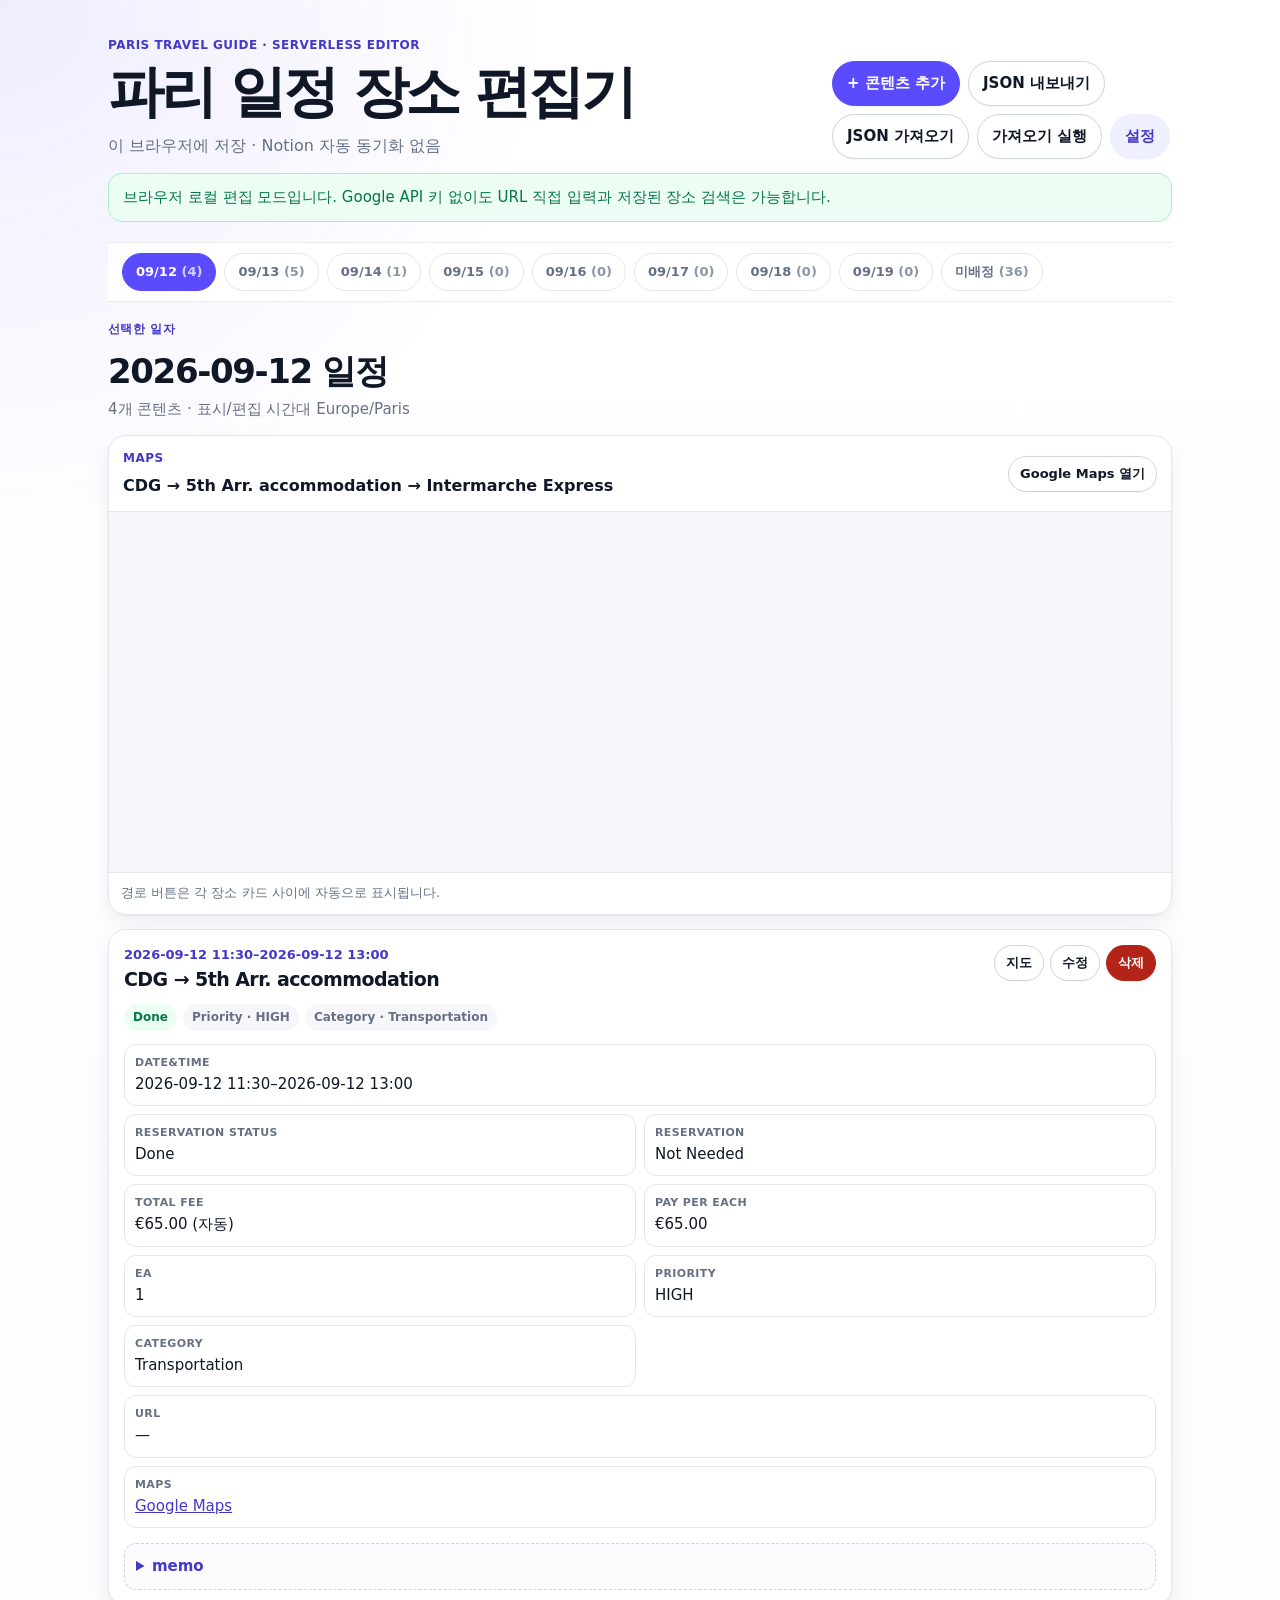
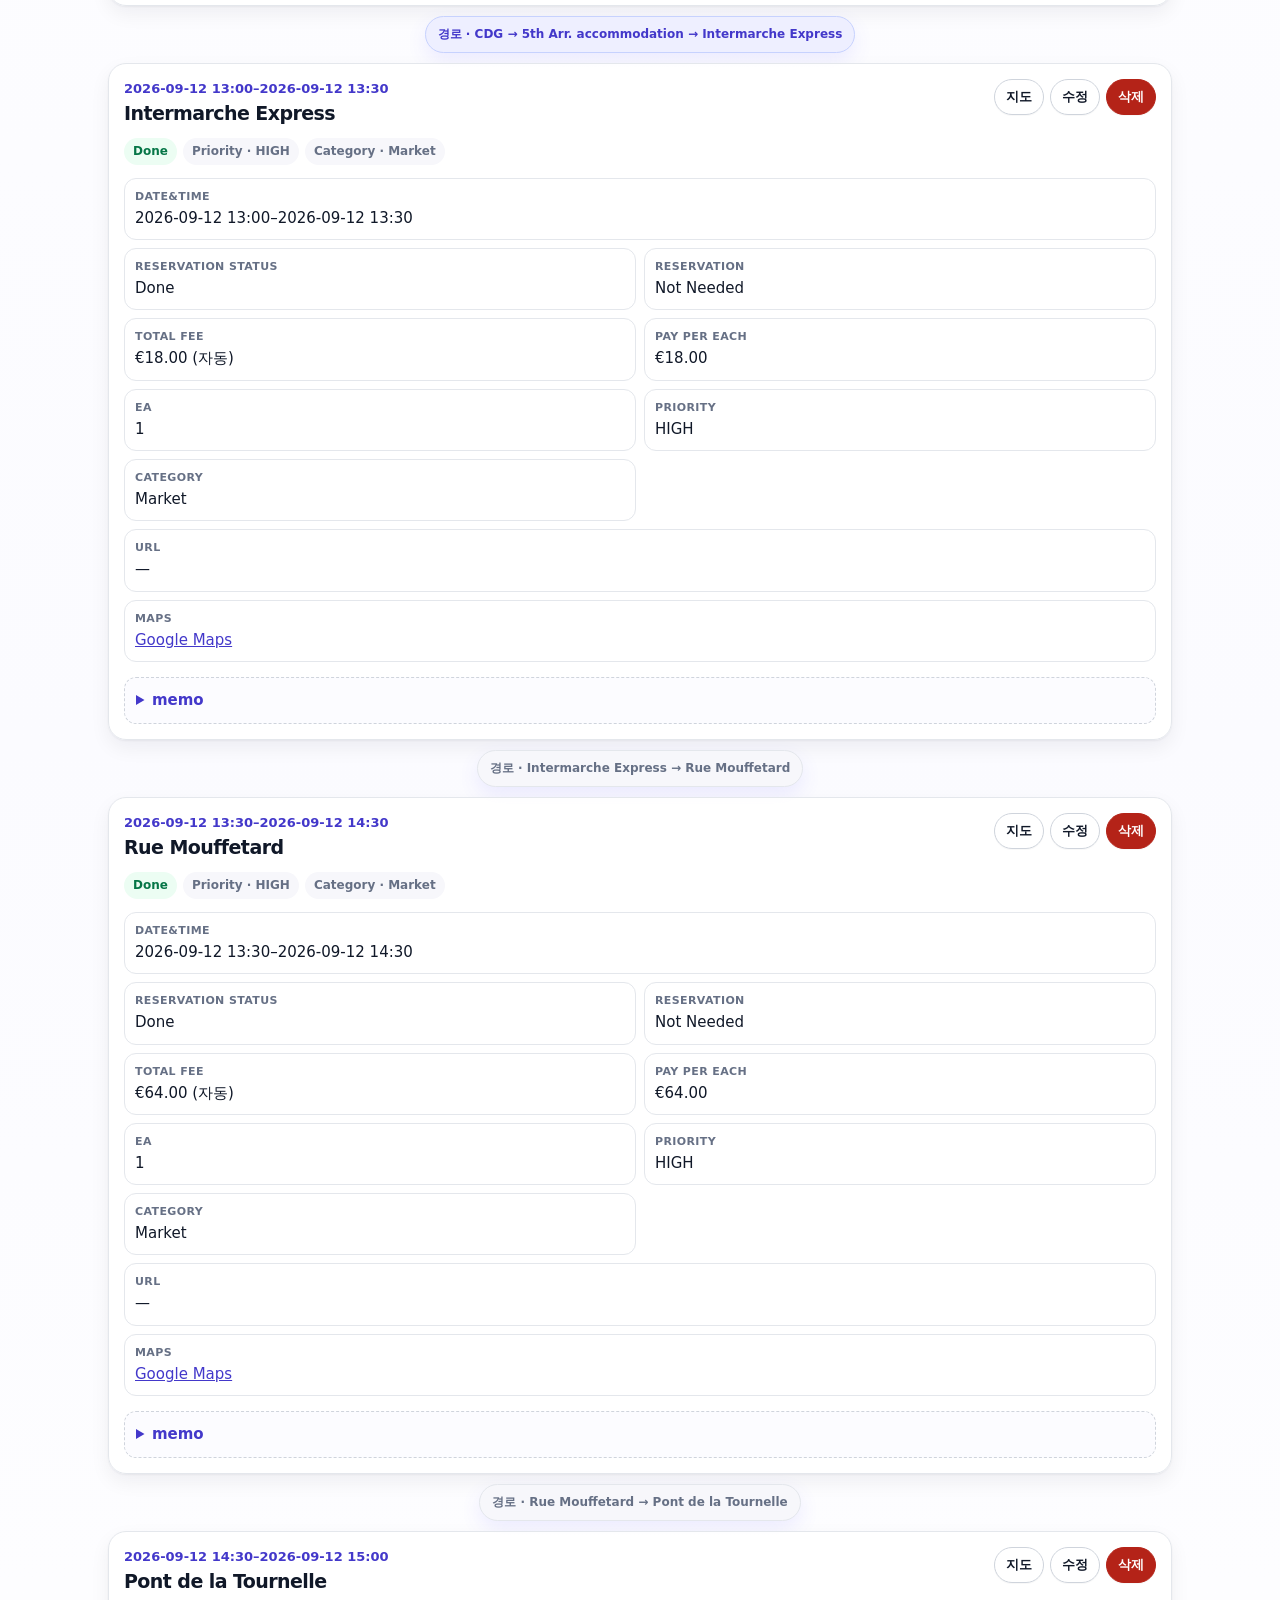
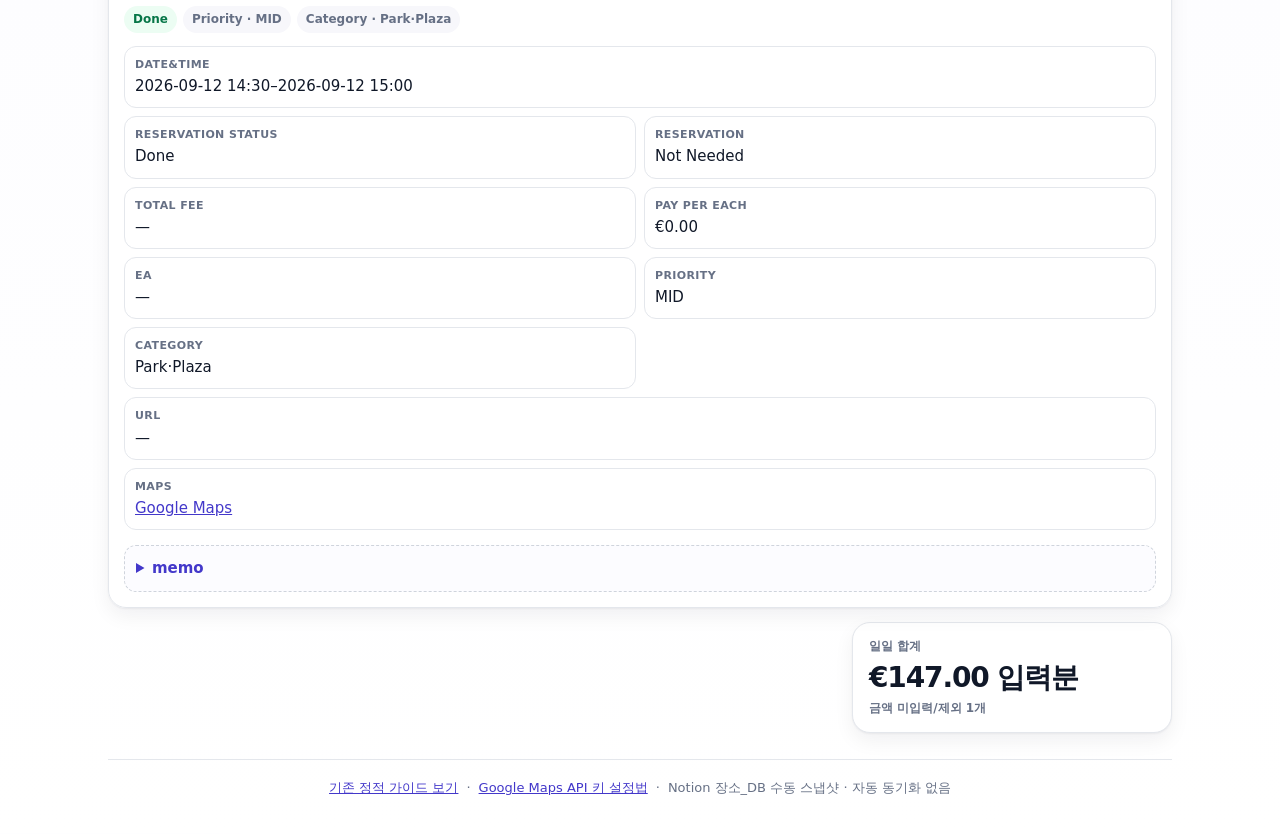
==== commit 2f24f345: "feat: make travel plans editable without a server Use property-based place records for local CRUD an" ====
--- a/index.html
+++ b/index.html
@@ -1,1521 +1,184 @@
-<!DOCTYPE html>
+<!doctype html>
 <html lang="ko">
 <head>
-<meta charset="utf-8">
-<meta name="viewport" content="width=device-width, initial-scale=1, viewport-fit=cover">
-<meta name="theme-color" content="#ffffff">
-<title>파리 여행 가이드 · 9/12–9/19</title>
-<style>
-:root{
-  --bg:#FFFFFF;
-  --surface:#F7F8FA;
-  --surface-2:#F1F3F6;
-  --border:#E4E7EC;
-  --border-strong:#D0D5DD;
-  --text:#101828;
-  --text-2:#475467;
-  --text-3:#98A2B3;
-  --brand:#4F46E5;
-  --brand-soft:#EEF0FF;
-  --green:#067647;
-  --green-soft:#ECFDF3;
-  --amber:#B54708;
-  --amber-soft:#FFFAEB;
-  --red:#B42318;
-  --red-soft:#FEF3F2;
-  --radius:12px;
-  --shadow:0 1px 2px rgba(16,24,40,.04), 0 1px 3px rgba(16,24,40,.06);
-  --font:-apple-system, BlinkMacSystemFont, "Segoe UI", "Apple SD Gothic Neo",
-         "Pretendard", "Noto Sans KR", Roboto, system-ui, sans-serif;
-}
-*{box-sizing:border-box;-webkit-tap-highlight-color:transparent}
-html,body{margin:0;padding:0}
-body{
-  background:var(--bg);color:var(--text);font-family:var(--font);
-  font-size:15px;line-height:1.6;-webkit-font-smoothing:antialiased;
-  padding-bottom:56px;
-}
-.wrap{max-width:720px;margin:0 auto;padding:0 16px}
+  <meta charset="utf-8">
+  <meta name="viewport" content="width=device-width, initial-scale=1, viewport-fit=cover">
+  <meta name="theme-color" content="#ffffff">
+  <title>파리 여행 장소 편집기 · Serverless</title>
+  <link rel="stylesheet" href="assets/editor.css">
+</head>
+<body>
+  <div class="app-shell">
+    <header class="hero">
+      <p class="eyebrow">Paris Travel Guide · serverless editor</p>
+      <div class="hero-grid">
+        <div>
+          <h1>파리 일정 장소 편집기</h1>
+          <p class="hero-copy">이 브라우저에 저장 · Notion 자동 동기화 없음</p>
+        </div>
+        <div class="hero-actions" aria-label="주요 동작">
+          <button id="add-place" class="button primary" type="button">+ 콘텐츠 추가</button>
+          <button id="export-places" class="button" type="button">JSON 내보내기</button>
+          <label class="button file-button" for="import-file">JSON 가져오기</label>
+          <input id="import-file" type="file" accept="application/json,.json" hidden>
+          <button id="import-places" class="button" type="button">가져오기 실행</button>
+          <button id="open-settings" class="button ghost" type="button">설정</button>
+        </div>
+      </div>
+      <div id="status-banner" class="status-banner" role="status" aria-live="polite"></div>
+    </header>
 
-/* header */
-header.top{padding:24px 0 16px}
-.eyebrow{font-size:12px;font-weight:600;letter-spacing:.02em;color:var(--brand);margin-bottom:6px}
-h1.title{font-size:24px;font-weight:700;letter-spacing:-.02em;margin:0 0 12px}
-.meta{display:flex;flex-wrap:wrap;gap:6px}
-.chip{
-  font-size:12px;font-weight:500;color:var(--text-2);
-  background:var(--surface);border:1px solid var(--border);
-  border-radius:999px;padding:4px 10px;
-}
+    <main>
+      <nav id="day-tabs" class="day-tabs" role="tablist" aria-label="일자 선택"></nav>
+      <section id="day-panel" class="day-panel" role="tabpanel" aria-live="polite">
+        <div class="panel-head">
+          <div>
+            <p class="section-label">선택한 일자</p>
+            <h2 id="day-title">—</h2>
+            <p id="day-summary" class="muted">—</p>
+          </div>
+        </div>
 
-/* tabs */
-.tabbar{
-  position:sticky;top:0;z-index:30;background:rgba(255,255,255,.92);
-  backdrop-filter:saturate(180%) blur(8px);
-  margin:0 -16px;padding:8px 0;border-bottom:1px solid var(--border);
-}
-.tabs{display:flex;gap:6px;overflow-x:auto;padding:0 16px;scrollbar-width:none}
-.tabs::-webkit-scrollbar{display:none}
-.tab{
-  flex:0 0 auto;appearance:none;cursor:pointer;
-  background:var(--surface);border:1px solid var(--border);border-radius:999px;
-  padding:7px 14px;font-family:inherit;font-size:13px;font-weight:600;color:var(--text-2);
-  transition:background .12s ease,color .12s ease,border-color .12s ease;
-}
-.tab[aria-selected="true"]{background:var(--brand);border-color:var(--brand);color:#fff}
-.tab:focus-visible{outline:2px solid var(--brand);outline-offset:2px}
+        <div class="map-card">
+          <div class="map-toolbar">
+            <div>
+              <p class="section-label">Maps</p>
+              <h3 id="map-title">장소 또는 경로</h3>
+            </div>
+            <a id="open-external-map" class="button small" href="#" target="_blank" rel="noopener noreferrer">Google Maps 열기</a>
+          </div>
+          <iframe id="day-map-frame" title="선택한 장소 또는 경로 지도" loading="lazy" referrerpolicy="no-referrer-when-downgrade"></iframe>
+          <div id="route-tabs" class="route-tabs" aria-label="장소 간 경로"></div>
+        </div>
 
+        <div id="places-list" class="places-list"></div>
 
-/* arrival route tabs */
-.arrival-switch{padding:10px 12px;border-bottom:1px solid var(--border);background:var(--bg)}
-.arrival-tabs{display:flex;gap:6px;flex-wrap:wrap;margin-bottom:8px}
-.arrival-tab{flex:1 1 160px;appearance:none;border:1px solid var(--border);border-radius:10px;
-  background:var(--surface);color:var(--text-2);font:inherit;font-size:13px;font-weight:700;
-  cursor:pointer;padding:8px 10px;text-align:left;transition:background .12s ease,color .12s ease,border-color .12s ease}
-.arrival-tab small{display:block;font-size:11.5px;font-weight:600;color:var(--text-3);line-height:1.35;margin-top:2px}
-.arrival-tab[aria-selected="true"]{background:var(--brand);border-color:var(--brand);color:#fff}
-.arrival-tab[aria-selected="true"] small{color:rgba(255,255,255,.82)}
-.arrival-tab:focus-visible{outline:2px solid var(--brand);outline-offset:2px}
-.arrival-route-panel{font-size:12.5px;color:var(--text-2)}
-.arrival-route-panel[hidden]{display:none}
-.arrival-route-panel p{margin:0}
-.arrival-route-panel a{color:var(--brand);font-weight:650;text-decoration:none}
-.arrival-route-panel a:hover{text-decoration:underline}
+        <div class="daily-total bottom-total" aria-label="선택한 일자 예산">
+          <span>일일 합계</span>
+          <strong id="day-total">—</strong>
+          <small id="day-unknown">—</small>
+        </div>
+      </section>
+    </main>
 
+    <footer class="footer">
+      <a href="legacy.html">기존 정적 가이드 보기</a>
+      <span aria-hidden="true">·</span>
+      <a href="docs/google-maps-setup.md">Google Maps API 키 설정법</a>
+      <span aria-hidden="true">·</span>
+      <span id="seed-note">수동 Notion 스냅샷 기반 · 자동 동기화 없음</span>
+    </footer>
+  </div>
 
-/* Rodin day scenario switch */
-.scenario-switch{border:1px solid var(--border);border-left:3px solid var(--brand);background:var(--brand-soft);border-radius:10px;padding:12px 14px;margin-bottom:10px;font-size:13px;color:var(--text-2)}
-.scenario-switch strong{display:block;color:var(--text);font-size:13.5px;margin-bottom:8px}
-.scenario-options{display:flex;flex-wrap:wrap;gap:8px}
-.scenario-option{display:flex;align-items:flex-start;gap:7px;flex:1 1 220px;padding:9px 10px;border:1px solid var(--border);border-radius:9px;background:var(--bg);cursor:pointer;font-weight:650;color:var(--text)}
-.scenario-option input{accent-color:var(--brand);margin-top:3px}
-.scenario-option small{display:block;font-weight:500;color:var(--text-2);line-height:1.35}
-.scenario-label-text{display:block;min-width:0;line-height:1.35}.scenario-label-title{display:block;font-weight:750;color:var(--text);white-space:normal}
-body[data-rodin-plan="friday"] [data-rodin-only="sunday"],
-body[data-rodin-plan="sunday"] [data-rodin-only="friday"]{display:none!important}
+  <dialog id="place-editor" class="modal wide" aria-labelledby="editor-title">
+    <form id="place-form" method="dialog" novalidate>
+      <header class="modal-head">
+        <div>
+          <p class="section-label">Place properties</p>
+          <h2 id="editor-title">콘텐츠 추가</h2>
+        </div>
+        <button class="icon-button" type="button" data-close-dialog="place-editor" aria-label="닫기">×</button>
+      </header>
+      <div id="form-errors" class="form-errors" role="alert" aria-live="assertive"></div>
+      <div class="form-grid">
+        <label class="field required">Name<input id="place-name" name="Name" autocomplete="off" required></label>
+        <label class="check-field all-day-field"><input id="all-day" type="checkbox"> Date&Time을 날짜만 저장</label>
+        <label class="field required">Date&Time start<input id="place-start" name="Date&Time start" type="datetime-local" required></label>
+        <label class="field">Date&Time end<input id="place-end" name="Date&Time end" type="datetime-local"></label>
+        <label class="field span-2 required">Maps
+          <div class="inline-field">
+            <input id="place-maps" name="Maps" required placeholder="Google Maps URL">
+            <button id="open-map-picker" class="button" type="button">Maps 선택</button>
+          </div>
+        </label>
+        <label class="field">Category<input id="place-category" name="Category" autocomplete="off"></label>
+        <label class="field">Priority<input id="place-priority" name="Priority" autocomplete="off"></label>
+        <label class="field">Reservation Status<input id="place-reservation-status" name="Reservation Status" autocomplete="off"></label>
+        <label class="field span-2">Reservation<input id="place-reservation" name="Reservation" autocomplete="off" placeholder="예약 링크 또는 메모"></label>
+        <label class="field">Total Fee<input id="place-total-fee" name="Total Fee" type="number" min="0" step="0.01" inputmode="decimal"></label>
+        <label class="field">Pay per Each<input id="place-unit-fee" name="Pay per Each" type="number" min="0" step="0.01" inputmode="decimal"></label>
+        <label class="field">EA<input id="place-quantity" name="EA" type="number" min="0" step="0.01" inputmode="decimal"></label>
+        <div class="fee-preview" id="fee-preview">합계: —</div>
+        <label class="field span-2">URL<textarea id="place-url" name="URL" rows="2" placeholder="HTTP(S) URL을 줄바꿈으로 입력"></textarea></label>
+        <label class="field span-2">memo<textarea id="place-memo" name="memo" rows="7" placeholder="본문 메모를 평문으로 입력"></textarea></label>
+      </div>
+      <footer class="modal-actions">
+        <button class="button" type="button" data-close-dialog="place-editor">취소</button>
+        <button id="save-place" class="button primary" type="submit">저장</button>
+      </footer>
+    </form>
+  </dialog>
 
-/* panels */
-.panel{padding-top:20px}
-.panel[hidden]{display:none}
-.panel-head{margin-bottom:14px}
-.panel-head h2{font-size:20px;font-weight:700;letter-spacing:-.02em;margin:0 0 4px}
-.panel-head p{margin:0;font-size:13.5px;color:var(--text-2)}
+  <dialog id="map-picker" class="modal wide" aria-labelledby="map-picker-title">
+    <header class="modal-head">
+      <div>
+        <p class="section-label">Maps</p>
+        <h2 id="map-picker-title">Google Maps 선택</h2>
+      </div>
+      <button class="icon-button" type="button" data-close-dialog="map-picker" aria-label="닫기">×</button>
+    </header>
+    <div class="picker-guidance">
+      <p id="picker-status" class="muted small-text" role="status">API 키 없이도 저장된 장소 검색 또는 URL 직접 입력은 가능합니다.</p>
+      <button id="picker-settings" class="button small" type="button">API 키 설정 열기</button>
+    </div>
+    <div class="picker-grid">
+      <section class="picker-panel sdk-panel">
+        <div class="field"><span>Google search</span><div id="google-search" class="google-search-shell" aria-label="Google Places 검색 입력"></div></div>
+        <div id="google-map-canvas" class="google-map-canvas" aria-label="Google Maps SDK 지도 영역"></div>
+      </section>
+      <section class="picker-panel">
+        <label class="field">저장된 장소 검색<input id="picker-search" placeholder="현재 저장된 장소 이름 검색"></label>
+        <div id="picker-results" class="picker-results" aria-label="저장된 장소 검색 결과"></div>
+        <label class="field">Maps URL 직접 입력<input id="picker-manual-url" placeholder="https://www.google.com/maps/..."></label>
+        <button id="preview-map-url" class="button" type="button">URL 미리보기</button>
+        <div id="picker-selection" class="selection-box">선택 없음</div>
+      </section>
+    </div>
+    <iframe id="picker-map-frame" title="선택 후보 지도 미리보기" loading="lazy" referrerpolicy="no-referrer-when-downgrade"></iframe>
+    <footer class="modal-actions">
+      <button class="button" type="button" data-close-dialog="map-picker">취소</button>
+      <button id="apply-map" class="button primary" type="button" disabled>적용</button>
+    </footer>
+  </dialog>
 
-/* stop card */
-.stop{
-  background:var(--bg);border:1px solid var(--border);border-radius:var(--radius);
-  box-shadow:var(--shadow);padding:14px 15px;margin-bottom:10px;
-}
-.stop-top{display:flex;align-items:center;gap:8px;margin-bottom:4px;flex-wrap:wrap}
-.time{
-  font-size:12px;font-weight:600;color:var(--text-2);
-  background:var(--surface-2);border-radius:6px;padding:2px 7px;flex:0 0 auto;
-}
-.stop-name{font-size:15.5px;font-weight:650;letter-spacing:-.01em;min-width:0;flex:1 1 150px}
-.stop-desc{font-size:13.5px;color:var(--text-2);margin:6px 0 0}
-.badges{display:flex;flex-wrap:wrap;gap:5px;margin-top:9px}
-.badge{font-size:11.5px;font-weight:600;border-radius:6px;padding:3px 8px;white-space:nowrap}
-.b-free{background:var(--green-soft);color:var(--green)}
-.b-cost{background:var(--brand-soft);color:var(--brand)}
-.b-book{background:var(--red-soft);color:var(--red)}
-.b-note{background:var(--surface-2);color:var(--text-2)}
+  <dialog id="settings-dialog" class="modal" aria-labelledby="settings-title">
+    <form id="settings-form" method="dialog" novalidate>
+      <header class="modal-head">
+        <div>
+          <p class="section-label">Settings</p>
+          <h2 id="settings-title">브라우저 설정</h2>
+        </div>
+        <button class="icon-button" type="button" data-close-dialog="settings-dialog" aria-label="닫기">×</button>
+      </header>
+      <div id="settings-errors" class="form-errors" role="alert" aria-live="assertive"></div>
+      <label class="field">Google Maps API key<input id="google-api-key" type="password" autocomplete="off" spellcheck="false" placeholder="이 탭에만 저장"></label>
+      <label class="field">Display/edit time zone<input id="settings-time-zone" value="Europe/Paris" autocomplete="off"></label>
+      <p class="muted small-text">API 키는 JSON 백업, seed, localStorage 장소 데이터에 포함되지 않습니다. 이미 SDK가 로드된 뒤 키를 바꾸면 페이지 새로고침 후 적용하세요.</p>
+      <footer class="modal-actions">
+        <button class="button" type="button" data-close-dialog="settings-dialog">취소</button>
+        <button class="button ghost" type="button" id="clear-google-key">키 지우기</button>
+        <button class="button primary" type="submit">설정 저장</button>
+      </footer>
+    </form>
+  </dialog>
 
-/* generic blocks */
-h3.sec{font-size:13px;font-weight:700;color:var(--text-3);text-transform:uppercase;
-  letter-spacing:.06em;margin:28px 0 10px}
-.card{background:var(--bg);border:1px solid var(--border);border-radius:var(--radius);
-  box-shadow:var(--shadow);padding:15px;margin-bottom:10px}
-.card h4{margin:0 0 6px;font-size:15px;font-weight:650;letter-spacing:-.01em}
-.card p{margin:0 0 8px;font-size:13.5px;color:var(--text-2)}
-.card p:last-child{margin-bottom:0}
-.card .label{display:block;font-size:11.5px;font-weight:700;color:var(--text-3);
-  text-transform:uppercase;letter-spacing:.05em;margin-bottom:5px}
-button.place-option{position:relative;display:block;width:100%;font:inherit;text-align:left;color:inherit;cursor:pointer}
-button.place-option::after{content:"상세";position:absolute;top:13px;right:14px;
-  font-size:11.5px;font-weight:600;color:var(--brand);background:var(--brand-soft);border-radius:6px;padding:3px 8px}
-button.place-option h4{padding-right:54px}
-button.place-option:active{border-color:var(--brand)}
-button.place-option:focus-visible{outline:2px solid var(--brand);outline-offset:2px}
+  <dialog id="confirm-dialog" class="modal" aria-labelledby="confirm-title">
+    <header class="modal-head">
+      <div>
+        <p class="section-label">Confirm</p>
+        <h2 id="confirm-title">확인</h2>
+      </div>
+    </header>
+    <p id="confirm-message" class="confirm-message">계속할까요?</p>
+    <footer class="modal-actions">
+      <button id="confirm-cancel" class="button" type="button">취소</button>
+      <button id="confirm-accept" class="button danger" type="button">확인</button>
+    </footer>
+  </dialog>
 
-button.stop,button.leg{font:inherit;text-align:left;width:100%;appearance:none;cursor:pointer}
-button.stop{display:block;color:inherit;transition:border-color .12s ease,box-shadow .12s ease}
-button.stop:active{border-color:var(--brand)}
-button.stop.is-active{border-color:var(--brand);box-shadow:0 0 0 3px var(--brand-soft)}
-button.leg.is-active{border-left-color:var(--brand);background:var(--brand-soft)}
-button.stop:focus-visible,button.leg:focus-visible{outline:2px solid var(--brand);outline-offset:2px}
-.stop-top{align-items:flex-start}
-.tier{flex:0 0 auto;font-size:11px;font-weight:700;border-radius:999px;
-  padding:3px 9px;white-space:nowrap}
-.tier-1{background:#FEF0C7;color:#B54708}
-.tier-2{background:var(--surface-2);color:var(--text-3)}
-.stop-top .tier + .pin{margin-left:6px}
-.filterbar{display:flex;align-items:center;gap:8px;margin:0 0 12px;padding-top:16px}
-.fbtn{font:inherit;font-size:12.5px;font-weight:600;cursor:pointer;border:1px solid var(--border);
-  background:var(--surface);color:var(--text-2);border-radius:999px;padding:6px 13px}
-.fbtn[aria-pressed="true"]{background:var(--brand);border-color:var(--brand);color:#fff}
-.fbtn:focus-visible{outline:2px solid var(--brand);outline-offset:2px}
-body.only1 .stop[data-tier="2"] .stop-desc,
-body.only1 .stop[data-tier="2"] .badges{display:none}
-body.only1 .stop[data-tier="2"]{opacity:.5}
-.pin{flex:0 0 auto;font-size:11.5px;font-weight:600;color:var(--brand);
-  background:var(--brand-soft);border-radius:6px;padding:3px 8px;white-space:nowrap}
-button.leg{display:flex;align-items:center;gap:8px;color:var(--text-2);
-  border:1px solid var(--border);border-left:3px solid var(--border-strong);
-  border-radius:8px;background:var(--surface);padding:7px 11px;margin:-4px 0 10px 14px;width:calc(100% - 14px)}
-button.leg:active{background:var(--surface-2)}
-.leg-mode{font-size:12px;font-weight:700;color:var(--text)}
-.leg-meta{font-size:12px;color:var(--text-2)}
-.leg-cost{margin-left:auto;font-size:12px;font-weight:600;color:var(--brand)}
-.leg-cost.free{color:var(--green)}
-.mapbox{border:1px solid var(--border);border-radius:var(--radius);overflow:hidden;
-  box-shadow:var(--shadow);margin-bottom:10px;background:var(--surface)}
-.mapbox iframe{display:block;width:100%;height:240px;border:0;background:var(--surface)}
-.mapbar{display:flex;align-items:center;justify-content:space-between;gap:10px;flex-wrap:wrap;
-  padding:10px 12px;border-top:1px solid var(--border);background:var(--bg)}
-.mapbar span{min-width:0;font-size:12.5px;color:var(--text-2)}
-.map-actions{display:flex;align-items:center;gap:6px;margin-left:auto}
-.maplink{flex:0 0 auto;font:inherit;font-size:12.5px;font-weight:600;cursor:pointer;border:0;
-  color:var(--brand);background:var(--brand-soft);border-radius:8px;padding:6px 11px;text-decoration:none}
-.maplink:active{opacity:.6}
-.maplink:focus-visible{outline:2px solid var(--brand);outline-offset:2px}
-.mapoff{padding:14px 12px;font-size:13px;color:var(--text-3);text-align:center}
-.saved-mapbox{border:1px solid var(--border);border-radius:var(--radius);overflow:hidden;
-  box-shadow:var(--shadow);margin-bottom:12px;background:var(--surface)}
-.saved-mapbox iframe{display:block;width:100%;height:min(68vh,640px);min-height:440px;border:0;background:var(--surface)}
-.saved-map-actions{display:flex;justify-content:flex-end;gap:8px;flex-wrap:wrap}
-.note{border:1px solid var(--border);border-left:3px solid var(--brand);
-  background:var(--surface);border-radius:8px;padding:12px 14px;margin-bottom:10px;
-  font-size:13.5px;color:var(--text-2)}
-.note.warn{border-left-color:var(--amber);background:var(--amber-soft)}
-.note.danger{border-left-color:var(--red);background:var(--red-soft)}
-.note b{color:var(--text)}
-
-table{width:100%;border-collapse:separate;border-spacing:0;font-size:13.5px;
-  border:1px solid var(--border);border-radius:var(--radius);overflow:hidden;margin-bottom:10px}
-th,td{padding:10px 12px;text-align:left;border-bottom:1px solid var(--border)}
-th{font-size:12px;font-weight:600;color:var(--text-3);background:var(--surface)}
-tr:last-child td{border-bottom:none}
-td.n{text-align:right;font-variant-numeric:tabular-nums;white-space:nowrap;font-weight:600}
-tfoot td{background:var(--surface);font-weight:700;color:var(--text)}
-
-/* dining map controls */
-.dining-map-actions{display:flex;align-items:center;flex-wrap:wrap;gap:8px;font-size:12px}
-.card[data-dining].is-active{border-color:var(--brand);box-shadow:0 0 0 3px var(--brand-soft)}
-
-/* daily budgets: one ledger supplies cards, daily totals and the cost overview */
-.daily-budget{margin-top:28px;padding:18px;border:1px solid var(--border-strong);border-radius:var(--radius);background:var(--surface);scroll-margin-top:72px}
-.daily-budget h3{margin:0 0 12px;font-size:16px}
-.budget-headline{display:flex;justify-content:space-between;align-items:baseline;gap:12px;flex-wrap:wrap;color:var(--text-2);font-size:13px}
-.budget-headline strong{font-size:28px;line-height:1.3;color:var(--brand);font-variant-numeric:tabular-nums}
-.budget-caption,.budget-exclusions{font-size:12px;color:var(--text-2);margin:10px 0}
-.budget-exclusions{border-top:1px solid var(--border);padding-top:12px;margin-bottom:0}
-.budget-categories{display:flex;flex-wrap:wrap;gap:6px;margin:12px 0}
-.budget-details{margin-top:14px;border-top:1px solid var(--border);padding-top:12px}
-.budget-details summary{cursor:pointer;font-size:13px;font-weight:650;color:var(--brand);padding:5px 0}
-.budget-details summary:focus-visible,.budget-day-link:focus-visible{outline:2px solid var(--brand);outline-offset:2px}
-.budget-items{list-style:none;margin:10px 0 0;padding:0}
-.budget-item{padding:13px 0;border-top:1px solid var(--border)}
-.budget-item-head{display:flex;align-items:flex-start;justify-content:space-between;gap:8px;font-size:13px}
-.budget-item-label{display:flex;align-items:flex-start;gap:7px;min-width:0}
-label.budget-item-label{cursor:pointer}
-.budget-item input{accent-color:var(--brand);width:17px;height:17px;flex-shrink:0;margin:2px 0 0}
-.budget-amount{white-space:nowrap;font-variant-numeric:tabular-nums}
-.budget-basis,.budget-source{margin:5px 0 0;font-size:12px;color:var(--text-2);overflow-wrap:anywhere}
-.budget-source{display:flex;gap:4px 8px;flex-wrap:wrap}
-.budget-source a{color:var(--brand)}
-.budget-item.is-excluded .budget-amount{color:var(--text-2);font-weight:400}
-.place-budget{white-space:normal}
-.budget-day-link{font:inherit;color:var(--brand);background:none;border:0;padding:0;cursor:pointer;font-weight:650}
-@media(max-width:420px){.daily-budget{padding:14px}.budget-item-head{flex-wrap:wrap}.budget-amount{margin-left:auto}.budget-overview th,.budget-overview td{padding:10px 6px;font-size:12px}}
-
-/* checklist */
-.chk{display:flex;gap:11px;align-items:flex-start;cursor:pointer;
-  background:var(--bg);border:1px solid var(--border);border-radius:10px;
-  padding:12px 13px;margin-bottom:8px;box-shadow:var(--shadow)}
-.chk .box{flex:0 0 20px;width:20px;height:20px;border:1.5px solid var(--border-strong);
-  border-radius:6px;margin-top:1px;position:relative;transition:.12s ease}
-.chk[data-done="1"] .box{background:var(--brand);border-color:var(--brand)}
-.chk[data-done="1"] .box::after{content:"";position:absolute;left:6.5px;top:3px;
-  width:5px;height:9px;border:solid #fff;border-width:0 2px 2px 0;transform:rotate(42deg)}
-.chk[data-done="1"] .chk-t{text-decoration:line-through;color:var(--text-3)}
-.chk-t{font-size:14px;font-weight:600}
-.chk-s{font-size:12.5px;color:var(--text-2);margin-top:2px}
-.chk:focus-visible{outline:2px solid var(--brand);outline-offset:2px}
-
-footer{margin-top:36px;padding:16px 0;border-top:1px solid var(--border);
-  font-size:12px;color:var(--text-3);text-align:center}
-
-/* place detail */
-body.has-dialog{overflow:hidden}
-.place-dialog{
-  width:min(560px,calc(100% - 32px));max-height:calc(100dvh - 32px);
-  margin:auto;padding:0;border:0;border-radius:20px;overflow:auto;
-  color:var(--text);background:var(--bg);
-  box-shadow:0 24px 60px rgba(16,24,40,.24),0 4px 16px rgba(16,24,40,.12)
-}
-.place-dialog::backdrop{background:rgba(16,24,40,.56);backdrop-filter:blur(3px)}
-.place-hero{position:relative;aspect-ratio:16/9;overflow:hidden;background:var(--surface-2)}
-.place-hero img{display:block;width:100%;height:100%;object-fit:cover}
-.place-fallback{display:none;position:absolute;inset:0;align-items:center;justify-content:center;
-  flex-direction:column;gap:6px;color:var(--text-2);font-size:13px;font-weight:600}
-.place-fallback span{font-size:30px;line-height:1}
-.place-hero.is-error img{display:none}
-.place-hero.is-error .place-fallback{display:flex}
-.place-close{
-  position:absolute;top:12px;right:12px;width:36px;height:36px;padding:0;
-  display:grid;place-items:center;border:1px solid rgba(255,255,255,.45);border-radius:999px;
-  color:#fff;background:rgba(16,24,40,.62);font:inherit;font-size:22px;line-height:1;cursor:pointer;
-  box-shadow:0 1px 3px rgba(16,24,40,.18)
-}
-.place-body{padding:19px 20px 20px}
-.place-kicker{margin:0 0 4px;color:var(--brand);font-size:12px;font-weight:700;letter-spacing:.02em}
-.place-title{margin:0;font-size:21px;line-height:1.35;letter-spacing:-.02em}
-.place-summary{margin:10px 0 0;color:var(--text-2);font-size:14px;line-height:1.65}
-.place-dialog .badges{margin-top:12px}
-.place-actions{display:flex;gap:8px;margin-top:18px}
-.place-action{flex:1;border:1px solid var(--border);border-radius:10px;padding:10px 12px;
-  color:var(--text-2);background:var(--surface);font:inherit;font-size:13px;font-weight:700;cursor:pointer}
-.place-action.primary{border-color:var(--brand);color:#fff;background:var(--brand)}
-.place-action:focus-visible,.place-close:focus-visible{outline:2px solid var(--brand);outline-offset:2px}
-.photo-credit{display:inline-block;margin-top:13px;color:var(--text-3);font-size:11.5px;text-decoration:none}
-.photo-credit:hover{text-decoration:underline}
-
-@media (max-width:600px){
-  .map-actions{width:100%;justify-content:flex-end}
-  .saved-mapbox iframe{height:68vh;min-height:420px}
-  .place-dialog{width:calc(100% - 16px);max-height:calc(100dvh - 16px);margin:auto auto 8px;
-    border-radius:20px 20px 14px 14px}
-  .place-body{padding:17px 17px calc(17px + env(safe-area-inset-bottom))}
-}
-
-@media (prefers-reduced-motion:no-preference){
-  .panel{animation:fade .18s ease-out}
-  @keyframes fade{from{opacity:0;transform:translateY(4px)}to{opacity:1;transform:none}}
-  .place-dialog[open]{animation:dialog-in .18s ease-out}
-  .place-dialog[open]::backdrop{animation:backdrop-in .18s ease-out}
-  @keyframes dialog-in{from{opacity:0;transform:translateY(12px) scale(.985)}to{opacity:1;transform:none}}
-  @keyframes backdrop-in{from{opacity:0}to{opacity:1}}
-}
-</style>
-</head>
-<body data-rodin-plan="friday">
-<div class="wrap">
-
-<header class="top">
-  <div class="eyebrow">Honeymoon · Paris</div>
-  <h1 class="title">파리 여행 가이드</h1>
-  <div class="meta">
-    <span class="chip">9월 12일 – 19일</span>
-    <span class="chip">7박 9일</span>
-    <span class="chip">2인</span>
-    <span class="chip">ICN 11:20 → CDG 18:30</span>
-    <span class="chip">CDG 20:35 → ICN 15:50</span>
-  </div>
-</header>
-
-<div class="tabbar">
-  <div class="tabs" role="tablist" aria-label="일자">
-    <button class="tab" role="tab" aria-selected="true"  aria-controls="p1" id="b1">9/12 토</button>
-    <button class="tab" role="tab" aria-selected="false" aria-controls="p2" id="b2">9/13 일</button>
-    <button class="tab" role="tab" aria-selected="false" aria-controls="p3" id="b3">9/14 월</button>
-    <button class="tab" role="tab" aria-selected="false" aria-controls="p4" id="b4">9/15 화</button>
-    <button class="tab" role="tab" aria-selected="false" aria-controls="p5" id="b5">9/16 수</button>
-    <button class="tab" role="tab" aria-selected="false" aria-controls="p6" id="b6">9/17 목</button>
-    <button class="tab" role="tab" aria-selected="false" aria-controls="p7" id="b7">9/18 금</button>
-    <button class="tab" role="tab" aria-selected="false" aria-controls="p8" id="b8">9/19 토</button>
-    <button class="tab" role="tab" aria-selected="false" aria-controls="pm" id="b11">My Maps</button>
-    <button type="button" class="tab" role="tab" aria-selected="false" aria-controls="ppass" id="bpass">참고</button>
-    <button class="tab" role="tab" aria-selected="false" aria-controls="pc" id="b9">비용</button>
-    <button class="tab" role="tab" aria-selected="false" aria-controls="pi" id="b10">정보</button>
-  </div>
-</div>
-
-<!-- 9/12 -->
-<div class="filterbar"><button type="button" class="fbtn" id="onlyKey" aria-pressed="false">꼭 가볼 곳만</button><span style="font-size:12.5px;color:var(--text-3)">나머지는 접힙니다</span></div>
-<section class="panel" id="p1" role="tabpanel" aria-labelledby="b1" data-arrival-mode="rer">
-  <div class="panel-head"><h2>도착</h2><p>숙소 · 파리 5구 (26 Rue des Fossés Saint-Bernard)</p></div>
-  <div class="note danger"><b>9/12–13 RER B 공사: Gare du Nord ↔ Denfert-Rochereau 종일 운휴.</b> CDG에서 Saint-Michel–Notre-Dame까지 직결하는 기존 안내는 이 날짜에 사용할 수 없습니다. 짐이 많은 도착일은 공식 택시를 권장하고, 철도를 선택하면 당일 IDFM/RATP 대체 경로·표 적용을 확인하세요. 공항 방면 22:45 이후 운휴는 별도 공지입니다. <a href="https://www.ratp.fr/decouvrir/coulisses/modernisation-du-reseau/rer-b-travaux" target="_blank" rel="noopener noreferrer">RATP 날짜별 공사 근거 (2026-09-09) ↗</a></div>
-  <div class="day-itinerary">
-  <div class="mapbox">
-    <div class="arrival-switch" aria-label="CDG에서 숙소까지 이동 방법">
-      <div class="arrival-tabs" role="tablist" aria-label="CDG에서 숙소까지 이동 방법">
-        <button type="button" class="arrival-tab" role="tab" id="arrival-rer-tab" aria-controls="arrival-rer-panel" aria-selected="true" data-arrival-mode="rer" data-src="https://maps.google.com/maps?saddr=49.0097,2.5479&daddr=48.8484866,2.3540618&dirflg=r&hl=ko&output=embed" data-label="CDG → 5구 숙소 · RER B">RER B<small>€28/2인 기준 · 공사 대체 경로 확인</small></button>
-        <button type="button" class="arrival-tab" role="tab" id="arrival-taxi-tab" aria-controls="arrival-taxi-panel" aria-selected="false" data-arrival-mode="taxi" data-src="https://maps.google.com/maps?saddr=49.0097,2.5479&daddr=48.8484866,2.3540618&dirflg=d&hl=ko&output=embed" data-label="CDG → 5구 숙소 · 택시">택시<small>€65 정액/2인 · 공식 승강장</small></button>
-      </div>
-      <div id="arrival-rer-panel" class="arrival-route-panel" role="tabpanel" aria-labelledby="arrival-rer-tab">
-        <p><b>공사일 주의:</b> 평시의 Saint-Michel–Notre-Dame 직결 경로는 9/12–13 중앙 구간 운휴로 사용할 수 없습니다. 아래는 교통비·경로 비교용 지도이며 방문 날짜가 고정되지 않습니다. Google 지도는 RER B 노선을 강제 고정하지 못합니다. 공항 출발 시각의 대체 경로와 교통표 적용을 IDFM/RATP에서 확인한 뒤 이용하세요.</p>
-      </div>
-      <div id="arrival-taxi-panel" class="arrival-route-panel" role="tabpanel" aria-labelledby="arrival-taxi-tab" hidden>
-        <p><b>실제 기준:</b> 터미널 안내를 따라 공식 Taxi Parisien 승강장에서 탑승해 숙소 주소를 보여주세요. 앱 호출/VTC가 아니라 승강장 택시 기준 정액입니다.</p>
-      </div>
-    </div>
-    <iframe loading="lazy" title="CDG → 5구 숙소 · RER B" src="https://maps.google.com/maps?saddr=49.0097,2.5479&daddr=48.8484866,2.3540618&dirflg=r&hl=ko&output=embed"></iframe>
-    <div class="mapbar"><span>CDG → 5구 숙소 · RER B</span><div class="map-actions"><a class="maplink" data-open-map target="_blank" rel="noopener noreferrer">Google Maps에서 열기 ↗</a><button type="button" class="maplink" data-reset>선택 경로</button><button type="button" class="maplink" data-day-overview data-src="https://maps.google.com/maps?saddr=49.0097,2.5479&amp;daddr=48.8484866,2.3540618+to:48.8480,2.3536+to:48.8433,2.3495+to:48.8507,2.3555+to:48.8484866,2.3540618&amp;dirflg=r&amp;hl=ko&amp;output=embed">이 날 전체</button></div></div>
-  </div>
-  <button type="button" class="stop" data-src="https://maps.google.com/maps?saddr=49.0097,2.5479&daddr=48.8484866,2.3540618&dirflg=r&hl=ko&output=embed" data-label="CDG → 5구 숙소">    <div class="stop-top"><span class="time">18:30</span><span class="stop-name">CDG → 5구 숙소</span><span class="pin">지도</span></div>
-    <p class="stop-desc">18:30은 CDG 항공편 도착 예정 시각입니다. 9/12–13 RER B의 Gare du Nord ↔ Denfert-Rochereau 운휴로 Saint-Michel–Notre-Dame 직결은 불가합니다. 공식 택시 대안 또는 실제 도착 시각의 철도·대체 교통 연결을 확인하세요. 아래 지도는 미래 공사일 운행을 보장하지 않습니다. Gare de l’Est를 필수 경유지로 넣지 않습니다.</p>
-    <div class="badges"><span class="badge b-cost">택시 정액 €65 (2인)</span><span class="badge b-note">RER B €14/인</span><span class="badge b-note">운임 확인 2026-09-08</span></div>
-  </button>
-  <button type="button" class="leg" data-src="https://maps.google.com/maps?saddr=48.8484866,2.3540618&daddr=48.8480,2.3536&dirflg=w&hl=ko&output=embed" data-label="경로"><span class="leg-mode">도보</span><span class="leg-meta">2분 · 같은 길</span><span class="leg-cost free">무료</span></button>
-  <button type="button" class="stop" data-src="https://maps.google.com/maps?q=48.8480,2.3536&z=16&hl=ko&output=embed" data-label="앵테르마르셰 익스프레스" data-tier="2">    <div class="stop-top"><span class="time">20:00</span><span class="stop-name">앵테르마르셰 익스프레스</span><span class="tier tier-2">여유되면</span><span class="pin">지도</span></div>
-    <p class="stop-desc">36 Rue des Fossés Saint-Bernard. 매일 22시까지, 일요일도 22시까지. 이 동네에서 드물게 큰 편이고 신선식품과 주류 구색이 괜찮습니다. 물과 아침거리만 사두면 편합니다.</p>
-    <div class="badges"><span class="badge b-note">~22:00</span><span class="badge b-note">모노프(생제르맹 5번지)는 23시까지</span></div>
-  </button>
-  <button type="button" class="leg" data-src="https://maps.google.com/maps?saddr=48.8480,2.3536&daddr=48.8433,2.3495&dirflg=w&hl=ko&output=embed" data-label="경로"><span class="leg-mode">도보</span><span class="leg-meta">12분 · 무프타르 언덕</span><span class="leg-cost free">무료</span></button>
-  <button type="button" class="stop" data-src="https://maps.google.com/maps?q=48.8433,2.3495&z=16&hl=ko&output=embed" data-label="무프타르 거리" data-tier="2">    <div class="stop-top"><span class="time">20:30</span><span class="stop-name">무프타르 거리 · 저녁</span><span class="tier tier-2">여유되면</span><span class="pin">지도</span></div>
-    <p class="stop-desc">첫날 저녁은 마트보다 무프타르 거리에서 먹는 안입니다. 늦은 도착이면 숙소 근처로 줄이고 실제 영업·대기는 당일 확인합니다.</p>
-    <div class="badges"><span class="badge b-cost">1인 €25–40 예상</span></div>
-  </button>
-  <button type="button" class="leg" data-src="https://maps.google.com/maps?saddr=48.8433,2.3495&daddr=48.8507,2.3555&dirflg=w&hl=ko&output=embed" data-label="경로"><span class="leg-mode">도보</span><span class="leg-meta">15분 · 강 쪽으로 내려가며</span><span class="leg-cost free">무료</span></button>
-  <button type="button" class="stop" data-src="https://maps.google.com/maps?q=48.8507,2.3555&z=16&hl=ko&output=embed" data-label="생루이섬 · 투르넬 다리" data-tier="2">    <div class="stop-top"><span class="time">22:00</span><span class="stop-name">생루이섬 · 투르넬 다리</span><span class="tier tier-2">여유되면</span><span class="pin">지도</span></div>
-    <p class="stop-desc">다리 위에서 보는 노트르담 후면이 제일 예쁩니다. 숙소까지 도보 8분.</p>
-    <div class="badges"><span class="badge b-free">무료</span></div>
-  </button>
-  <button type="button" class="leg" data-src="https://maps.google.com/maps?saddr=48.8507,2.3555&daddr=48.8484866,2.3540618&dirflg=w&hl=ko&output=embed" data-label="경로"><span class="leg-mode">도보</span><span class="leg-meta">8분 · 숙소 복귀</span><span class="leg-cost free">무료</span></button>
-  <div class="note">상단 탭은 CDG에서 실제 숙소 좌표까지의 RER B/택시 경로만 바꿉니다. RER B 공항표는 <a href="https://www.iledefrance-mobilites.fr/titres-et-tarifs/detail/ticket-paris-region-aeroports" target="_blank" rel="noopener noreferrer">Île-de-France Mobilités</a> 기준 €14/인, CDG→파리 좌안 택시는 <a href="https://www.service-public.gouv.fr/particuliers/actualites/A15396" target="_blank" rel="noopener noreferrer">Service-Public.fr</a> 기준 €65 정액입니다(확인 2026-09-08). 공항 좌표는 대표 지점이므로 Google Maps에서 실제 도착 터미널·출발 시각을 확인하세요. 시내 도보 구간은 각 경로 버튼에서 확인합니다.</div>
-  <div class="note warn">늦은 도착이면 마트·저녁을 모두 무리하지 말고, 다음 날 아침거리만 우선 확보하세요.</div>
-<div class="note"><b>생활 장보기는 숙소 근처에서 작게.</b> 앵테르마르셰(36 Rue des Fossés Saint-Bernard)는 토요일 밤 물·일요일 숙소 예배 전 아침거리, 화요일 밤 지베르니 간식 보충용입니다. 공식 주간표는 월–토 08:00–22:00, 일 09:00–22:00이나 첫날은 비행 지연을 감안해 도착 후 영업을 확인하세요. <a href="https://www.intermarche.com/magasins/09037/Paris-75005/infos-pratiques" target="_blank" rel="noopener noreferrer">매장 안내 ↗</a></div>
-</div>
-<aside class="daily-budget" aria-labelledby="budget-title-p1"><h3 id="budget-title-p1">2인 일일 예산</h3><noscript>예산 계산에는 JavaScript가 필요합니다.</noscript></aside>
-</section>
-
-<!-- 9/13 -->
-<section class="panel" id="p2" role="tabpanel" aria-labelledby="b2" hidden>
-  <div class="panel-head"><h2>예배·시테섬과 La Fête de Paris</h2><p>노트르담 미사 → 생트샤펠 → 축제 → 크루즈 · 로댕은 조건부</p></div>
-  <div class="scenario-switch" data-rodin-control>
-  <strong>로댕은 한 번만 선택</strong>
-  <div class="scenario-options" role="radiogroup" aria-label="로댕 미술관 방문일 선택">
-    <label class="scenario-option"><input type="radio" name="rodin-plan-p2" data-rodin-choice value="friday" checked><span class="scenario-label-text"><span class="scenario-label-title">금요일 로댕</span><small>기본안: 일요일은 축제·크루즈, 금요일 14–16시 로댕.</small></span></label>
-    <label class="scenario-option"><input type="radio" name="rodin-plan-p2" data-rodin-choice value="sunday"><span class="scenario-label-text"><span class="scenario-label-title">일요일 조건부 로댕</span><small>16시 전후 축제를 나설 때만. 금요일은 몽소·Pleincœur로 전환.</small></span></label>
-  </div>
-</div>
-  <div class="day-itinerary">
-  <div class="note">전체 지도는 <b>도보 개략도</b>입니다. 실제 이동은 구간 버튼으로 확인하세요.</div>
-  <div class="mapbox" data-src-friday="https://maps.google.com/maps?saddr=48.8484866,2.3540618&amp;daddr=48.8530,2.3499+to:48.8554,2.3450+to:Place+Andr%C3%A9+Honnorat%2C+75006+Paris+to:48.8604,2.2936+to:48.8484866,2.3540618&amp;dirflg=w&amp;hl=ko&amp;output=embed" data-label-friday="전체 도보 개략도 · 노트르담 → 생트샤펠 → La Fête de Paris → 크루즈" data-src-sunday="https://maps.google.com/maps?saddr=48.8484866,2.3540618&amp;daddr=48.8530,2.3499+to:48.8554,2.3450+to:Place+Andr%C3%A9+Honnorat%2C+75006+Paris+to:48.8553072%2C2.3158354+to:48.8604,2.2936+to:48.8484866,2.3540618&amp;dirflg=w&amp;hl=ko&amp;output=embed" data-label-sunday="전체 도보 개략도 · 노트르담 → 생트샤펠 → 축제 → 로댕 → 크루즈"><iframe loading="lazy" title="전체 도보 개략도 · 노트르담 → 생트샤펠 → La Fête de Paris → 크루즈" src="https://maps.google.com/maps?saddr=48.8484866,2.3540618&amp;daddr=48.8530,2.3499+to:48.8554,2.3450+to:Place+Andr%C3%A9+Honnorat%2C+75006+Paris+to:48.8604,2.2936+to:48.8484866,2.3540618&amp;dirflg=w&amp;hl=ko&amp;output=embed"></iframe><div class="mapbar"><span>전체 도보 개략도 · 노트르담 → 생트샤펠 → La Fête de Paris → 크루즈</span><div class="map-actions"><a class="maplink" data-open-map target="_blank" rel="noopener noreferrer">Google Maps에서 열기 ↗</a><button type="button" class="maplink" data-reset>이 날 전체</button></div></div></div>
-  <div class="stop" data-tier="1"><div class="stop-top"><span class="time">07:00–08:30</span><span class="stop-name">숙소 · 한국 교회 라이브 예배</span><span class="tier tier-1">꼭</span></div><p class="stop-desc">한국 시간 일요일 14:00 예배를 파리 시간 07:00에 숙소에서 드립니다. 스트리밍 링크와 와이파이는 전날 확인합니다.</p><div class="badges"><span class="badge b-free">온라인</span><span class="badge b-note">약 90분</span></div></div>
-  <div class="note"><b>08:30–09:10 아침 식사·외출 준비.</b> 전날 장보기로 산 빵·과일·요거트를 먹고 출발합니다.</div>
-  <button type="button" class="leg" data-src="https://maps.google.com/maps?saddr=48.8484866,2.3540618&amp;daddr=48.8530,2.3499&amp;dirflg=w&amp;hl=ko&amp;output=embed" data-label="경로"><span class="leg-mode">도보</span><span class="leg-meta">09:10 출발 · 09:30 전후 도착 목표</span><span class="leg-cost free">무료</span></button>
-  <button type="button" class="stop" data-tier="1" data-src="https://maps.google.com/maps?q=48.8530,2.3499&amp;z=16&amp;hl=ko&amp;output=embed" data-label="노트르담"><div class="stop-top"><span class="time">10:00–11:15</span><span class="stop-name">노트르담 · 그레고리오 미사</span><span class="tier tier-1">꼭</span><span class="pin">상세</span></div><p class="stop-desc">10:00 그레고리오 미사 참석 일정입니다. 미사 참석 경험이 목적이며, 성당 전체 내부 관람을 충분히 마친 것으로 보지는 않습니다. 종료 시각은 약 11:15 추정입니다.</p><div class="badges"><span class="badge b-free">미사 무료</span><span class="badge b-book">라틴어 · 예약 불필요</span></div></button>
-  <button type="button" class="leg" data-src="https://maps.google.com/maps?saddr=48.8530,2.3499&amp;daddr=48.8554,2.3450&amp;dirflg=w&amp;hl=ko&amp;output=embed" data-label="경로"><span class="leg-mode">도보</span><span class="leg-meta">미사 후 생트샤펠 보안 대기 · 도보 약 10분 (추정)</span><span class="leg-cost free">무료</span></button>
-  <button type="button" class="stop" data-tier="1" data-src="https://maps.google.com/maps?q=48.8554,2.3450&amp;z=16&amp;hl=ko&amp;output=embed" data-label="생트샤펠"><div class="stop-top"><span class="time">12:00–13:00/13:15 목표</span><span class="stop-name">생트샤펠</span><span class="tier tier-1">꼭</span><span class="pin">상세</span></div><p class="stop-desc">시테섬의 스테인드글라스 관람. 12:00 슬롯 목표지만 예약 완료가 아니며 보안검색 대기로 밀릴 수 있습니다. 생트샤펠은 현재 정기 미사 일정으로 방문하는 장소가 아니라 역사 기념물 관람입니다.</p><div class="badges"><span class="badge b-cost">€22/인 · 비EEA</span><span class="badge b-book">시간 예약 목표 · 미완료</span></div></button>
-  <button type="button" class="leg" data-src="https://maps.google.com/maps?saddr=48.8554,2.3450&amp;daddr=Place+Andr%C3%A9+Honnorat%2C+75006+Paris&amp;dirflg=w&amp;hl=ko&amp;output=embed" data-label="경로"><span class="leg-mode">도보</span><span class="leg-meta">관람 후 간단한 점심을 사서 Panthéon/축제장 쪽 이동 · 약 20–30분 (추정)</span><span class="leg-cost free">무료</span></button>
-  <div class="note"><b>점심은 간단히.</b> 생트샤펠 뒤 샌드위치·크레프·부스 먹거리로 짧게 해결합니다. 13:30–13:45 Panthéon 도착은 제때 끝났을 때의 목표이고 늦으면 Village를 우선합니다. <a href="docs/flexible-rodin-plan.md" target="_blank" rel="noopener noreferrer">현재 일정 메모 ↗</a></div>
-  <button type="button" class="stop" data-tier="1" data-src="https://maps.google.com/maps?q=Place+Andr%C3%A9+Honnorat%2C+75006+Paris&amp;z=16&amp;hl=ko&amp;output=embed" data-label="La Fête de Paris"><div class="stop-top"><span class="time">13:30/13:45 이후 유동</span><span class="stop-name">La Fête de Paris · Village</span><span class="tier tier-1">꼭</span><span class="pin">상세</span></div><p class="stop-desc">Luxembourg 남쪽·Panthéon 일대 축제. 늦으면 퍼레이드 출발 장면보다 Village·공연·부스를 보고, 18시까지 반드시 머물 필요는 없습니다.</p><div class="badges"><span class="badge b-free">입장 무료</span><span class="badge b-note">먹거리·공예 별도</span></div></button>
-  <div data-rodin-only="friday"><button type="button" class="leg" data-src="https://maps.google.com/maps?saddr=Place+Andr%C3%A9+Honnorat%2C+75006+Paris&amp;daddr=48.8604,2.2936&amp;dirflg=r&amp;hl=ko&amp;output=embed" data-label="경로"><span class="leg-mode">대중교통</span><span class="leg-meta">축제장에서 선착장 주변 저녁·휴식으로 이동 · 시간은 유동 (추정)</span><span class="leg-cost">교통표 별도</span></button></div>
-  <div data-rodin-only="sunday" class="note warn"><b>조건부 로댕.</b> 16시 전후 축제를 일찍 떠나고 체력이 남을 때만 갑니다. 티켓오피스 마감 17:30과 전시실 퇴장 18:15를 감안하면 짧은 하이라이트 관람입니다.</div>
-  <div data-rodin-only="sunday"><button type="button" class="leg" data-src="https://maps.google.com/maps?saddr=Place+Andr%C3%A9+Honnorat%2C+75006+Paris&amp;daddr=48.8553072%2C2.3158354&amp;dirflg=w&amp;hl=ko&amp;output=embed" data-label="경로"><span class="leg-mode">도보</span><span class="leg-meta">축제장 → 로댕 · 도보 약 30–40분 (개략 추정)</span><span class="leg-cost free">무료</span></button></div>
-  <div data-rodin-only="sunday"><button type="button" class="stop" data-tier="2" data-src="https://maps.google.com/maps?q=48.8553072%2C2.3158354&amp;z=16&amp;hl=ko&amp;output=embed" data-label="로댕 미술관"><div class="stop-top"><span class="time">16:40–18:15 조건부</span><span class="stop-name">로댕 미술관</span><span class="tier tier-2">여유되면</span><span class="pin">상세</span></div><p class="stop-desc">77 rue de Varenne의 파리 미술관과 조각정원. 일요일 조건부 방문이면 폐관 전 하이라이트만 봅니다. Carte Blanche에는 로댕 일반 입장이 포함되지 않아 별도 €14/인입니다.</p><div class="badges"><span class="badge b-cost">€14/인 · 2인 €28</span><span class="badge b-note">월요일 휴관</span><span class="badge b-note">Carte Blanche 입장 미포함</span></div></button></div>
-  <div data-rodin-only="sunday"><button type="button" class="leg" data-src="https://maps.google.com/maps?saddr=48.8553072%2C2.3158354&amp;daddr=48.8604,2.2936&amp;dirflg=r&amp;hl=ko&amp;output=embed" data-label="경로"><span class="leg-mode">대중교통</span><span class="leg-meta">로댕 → 에펠 선착장 주변 저녁·휴식 · 약 25–40분 (추정)</span><span class="leg-cost">교통표 별도</span></button></div>
-  <div class="note">저녁·휴식은 선착장 주변에서 유동적으로. 기본안은 축제를 더 보고 바로 에펠탑 쪽으로 이동합니다.</div>
-  <button type="button" class="stop" data-tier="1" data-src="https://maps.google.com/maps?q=48.8604,2.2936&amp;z=16&amp;hl=ko&amp;output=embed" data-label="바토 파리지앵"><div class="stop-top"><span class="time">21:00 목표</span><span class="stop-name">바토 파리지앵</span><span class="tier tier-1">꼭</span><span class="pin">상세</span></div><p class="stop-desc">식사 없는 일반 관광 유람선. MyRealTrip 2인 결제 완료(₩27,052); 바우처의 날짜·탑승장·출발편은 확인하세요.</p><div class="badges"><span class="badge b-cost">2인 결제 완료 ₩27,052 · MyRealTrip</span><span class="badge b-note">디너 아님</span></div></button>
-  <button type="button" class="leg" data-src="https://maps.google.com/maps?saddr=48.8604,2.2936&amp;daddr=48.8484866,2.3540618&amp;dirflg=r&amp;hl=ko&amp;output=embed" data-label="경로"><span class="leg-mode">대중교통</span><span class="leg-meta">크루즈 후 숙소 복귀 · 약 35–45분 (추정)</span><span class="leg-cost">교통표 별도</span></button>
-  <div class="note warn">로댕 비용은 일요일·금요일 중 정확히 한 번만 들어갑니다.</div>
-  </div>
-  <aside class="daily-budget" aria-labelledby="budget-title-p2"><h3 id="budget-title-p2">2인 일일 예산</h3><noscript>예산 계산에는 JavaScript가 필요합니다.</noscript></aside>
-</section>
-
-<!-- 9/14 -->
-<section class="panel" id="p3" role="tabpanel" aria-labelledby="b3" hidden>
-  <div class="panel-head"><h2>오랑주리와 저녁 후 젤라토</h2><p>오랑주리 → 옥동식 → Fer à Cheval → 퐁뇌프 → 저녁·젤라토</p></div>
-  <div class="day-itinerary">
-  <div class="mapbox"><iframe loading="lazy" title="전체 도보 개략도 · 오랑주리 → 옥동식 → Fer à Cheval → 퐁뇌프 → 저녁·젤라토" src="https://maps.google.com/maps?saddr=48.8484866,2.3540618&amp;daddr=48.8638,2.3227+to:OKDONGSIK%2C+3+Rue+de+la+Michodi%C3%A8re%2C+75002+Paris+to:48.8583549%2C2.3516334+to:48.8572%2C2.3413+to:Bouillon+Racine%2C+3+Rue+Racine%2C+75006+Paris+to:48.85159%2C2.3380824+to:48.8484866,2.3540618&amp;dirflg=w&amp;hl=ko&amp;output=embed"></iframe><div class="mapbar"><span>전체 도보 개략도 · 실제 교통은 구간별 확인</span><div class="map-actions"><a class="maplink" data-open-map target="_blank" rel="noopener noreferrer">Google Maps에서 열기 ↗</a><button type="button" class="maplink" data-reset>이 날 전체</button></div></div></div>
-<div class="note">전체 지도는 장소의 연결을 보기 위한 <b>도보 개략도</b>입니다. 하루 종일 걷는 일정이 아니며, 실제 도보·대중교통 경로는 아래 구간 버튼을 사용하세요. 루브르·들라크루아는 목요일로 옮겼습니다.</div>
-<button type="button" class="leg" data-src="https://maps.google.com/maps?saddr=48.8484866,2.3540618&amp;daddr=48.8638,2.3227&amp;dirflg=r&amp;hl=ko&amp;output=embed" data-label="경로"><span class="leg-mode">대중교통</span><span class="leg-meta">숙소 → 오랑주리 · 약 25–35분 (추정)</span><span class="leg-cost">€2.55/인 · 철도 기준</span></button>
-<button type="button" class="stop" data-tier="1" data-src="https://maps.google.com/maps?q=48.8638,2.3227&amp;z=16&amp;hl=ko&amp;output=embed" data-label="오랑주리"><div class="stop-top"><span class="time">10:00–12:00</span><span class="stop-name">오랑주리</span><span class="tier tier-1">꼭</span><span class="pin">상세</span></div><p class="stop-desc">모네 수련 연작을 지베르니 전에 먼저 보는 일정입니다. 월요일 운영 시간대에 맞추고, Carte Blanche Jeunes Duo 카드가 유효하면 일반 관람 시간 예약 없이 입장하는 계획입니다. 보안검색·혼잡 대기는 남을 수 있습니다.</p><div class="badges"><span class="badge b-cost">청년 Duo로 추가 €0</span><span class="badge b-book">회원카드 · 시간 예약 면제</span></div></button>
-<button type="button" class="leg" data-src="https://maps.google.com/maps?saddr=48.8638,2.3227&amp;daddr=OKDONGSIK%2C+3+Rue+de+la+Michodi%C3%A8re%2C+75002+Paris&amp;dirflg=w&amp;hl=ko&amp;output=embed" data-label="경로"><span class="leg-mode">도보</span><span class="leg-meta">오랑주리 → 옥동식 파리 · 약 20–30분 (추정)</span><span class="leg-cost free">무료</span></button>
-<div class="card" data-dining="옥동식 파리" data-src="https://maps.google.com/maps?q=OKDONGSIK%2C+3+Rue+de+la+Michodi%C3%A8re%2C+75002+Paris&amp;z=16&amp;hl=ko&amp;output=embed"><span class="label">13:20–14:10 · 점심 · 돼지곰탕</span><h4>옥동식 파리</h4><p>3 Rue de la Michodière의 파리점입니다. 오랑주리 관람 뒤 2구로 이동해 점심을 먹습니다. 입장·대기가 길면 14:10 종료를 우선하고 인근 식사로 대체합니다. 예약·대기 방식과 주문 마감은 공식 안내에서 확인하지 못했습니다.</p><p>공식: 월–토 11:30–14:30 / 17:00–21:00, 일요일 휴무. 파리 메뉴 가격 미공개 · 확인 2026-09-09</p><div class="dining-map-actions"><button type="button" class="maplink show-dining-map" aria-label="옥동식 파리 지도에서 보기">지도에서 보기</button><a href="https://www.google.com/maps/search/?api=1&amp;query=OKDONGSIK%2C+3+Rue+de+la+Michodi%C3%A8re%2C+75002+Paris" target="_blank" rel="noopener noreferrer">Google Maps ↗</a><a href="https://www.okdongsik.net/paris" target="_blank" rel="noopener noreferrer">공식 근거 ↗</a></div></div>
-<div class="note">기존 히구마는 저장 목록의 점심 대안으로만 남깁니다. 옥동식과 두 끼를 연속으로 먹거나 두 식사비를 합산하지 않습니다.</div>
-<button type="button" class="leg" data-src="https://maps.google.com/maps?saddr=OKDONGSIK%2C+3+Rue+de+la+Michodi%C3%A8re%2C+75002+Paris&amp;daddr=48.8583549%2C2.3516334&amp;dirflg=w&amp;hl=ko&amp;output=embed" data-label="경로"><span class="leg-mode">도보</span><span class="leg-meta">옥동식 → Fer à Cheval · 약 25–30분 (추정)</span><span class="leg-cost free">무료</span></button>
-<div class="card" data-dining="Fer à Cheval" data-src="https://maps.google.com/maps?q=48.8583549%2C2.3516334&amp;z=16&amp;hl=ko&amp;output=embed"><span class="label">14:40–15:00 · 방문 유지 · 비누 구매는 선택</span><h4>Fer à Cheval</h4><p>저장한 77 Rue de la Verrerie 매장 핀을 유지합니다. 사마리텐은 기본 동선에서 빼고 이곳에 들른 뒤 퐁뇌프를 거쳐 라탱 지구로 돌아갑니다. 매장 영업을 당일 확인하고 닫았으면 다음 동선으로 바로 이동합니다.</p><p>저장 위치는 확인. 매장 최신 영업시간·재고·현장 판매가는 미확인. 제조사 가격은 예산 참고용.</p><div class="dining-map-actions"><button type="button" class="maplink show-dining-map" aria-label="Fer à Cheval 지도에서 보기">지도에서 보기</button><a href="https://www.google.com/maps/search/?api=1&amp;query=48.8583549%2C2.3516334" target="_blank" rel="noopener noreferrer">Google Maps ↗</a><a href="https://savon-de-marseille.com/" target="_blank" rel="noopener noreferrer">공식 근거 ↗</a></div></div>
-<button type="button" class="leg" data-src="https://maps.google.com/maps?saddr=48.8583549%2C2.3516334&amp;daddr=48.8572%2C2.3413&amp;dirflg=w&amp;hl=ko&amp;output=embed" data-label="경로"><span class="leg-mode">도보</span><span class="leg-meta">Fer à Cheval → 퐁뇌프 · 약 12–15분 (추정)</span><span class="leg-cost free">무료</span></button>
-<button type="button" class="stop" data-tier="2" data-src="https://maps.google.com/maps?q=48.8572%2C2.3413&amp;z=16&amp;hl=ko&amp;output=embed" data-label="퐁뇌프 · 센강 산책"><div class="stop-top"><span class="time">15:15–15:30</span><span class="stop-name">퐁뇌프 · 센강 산책</span><span class="tier tier-2">여유되면</span><span class="pin">상세</span></div><p class="stop-desc">강을 건너 라탱 지구로 돌아가는 길에 짧게 걷습니다. 피곤하면 산책을 줄이고 숙소 휴식 시간을 확보합니다.</p><div class="badges"><span class="badge b-free">산책 무료</span></div></button>
-<button type="button" class="leg" data-src="https://maps.google.com/maps?saddr=48.8572%2C2.3413&amp;daddr=Bouillon+Racine%2C+3+Rue+Racine%2C+75006+Paris&amp;dirflg=w&amp;hl=ko&amp;output=embed" data-label="경로"><span class="leg-mode">도보</span><span class="leg-meta">퐁뇌프 → Bouillon Racine 주변 · 약 15–20분 (추정)</span><span class="leg-cost free">무료</span></button>
-<div class="card" data-dining="Bouillon Racine" data-src="https://maps.google.com/maps?q=Bouillon+Racine%2C+3+Rue+Racine%2C+75006+Paris&amp;z=16&amp;hl=ko&amp;output=embed"><span class="label">18:30–19:45 · 저녁 추천 · 예약 권장</span><h4>Bouillon Racine</h4><p>3 Rue Racine의 아르누보 실내에서 프랑스식 저녁을 먹는 안입니다. 메인과 음료 위주로 주문하고 디저트는 다음 젤라토로 남겨둡니다. 저렴한 점심 정식 가격을 저녁 예산에 적용하지 않습니다. 실제 예약은 미완료입니다.</p><p>공식: 매일 12:00–23:00. 메인 예: 양고기 €26, 생선 €27. 음료는 별도 추정 · 확인 2026-09-09</p><div class="dining-map-actions"><button type="button" class="maplink show-dining-map" aria-label="Bouillon Racine 지도에서 보기">지도에서 보기</button><a href="https://www.google.com/maps/search/?api=1&amp;query=Bouillon+Racine%2C+3+Rue+Racine%2C+75006+Paris" target="_blank" rel="noopener noreferrer">Google Maps ↗</a><a href="https://www.bouillonracine.fr/en/menus/" target="_blank" rel="noopener noreferrer">공식 근거 ↗</a></div></div>
-<button type="button" class="leg" data-src="https://maps.google.com/maps?saddr=Bouillon+Racine%2C+3+Rue+Racine%2C+75006+Paris&amp;daddr=48.85159%2C2.3380824&amp;dirflg=w&amp;hl=ko&amp;output=embed" data-label="경로"><span class="leg-mode">도보</span><span class="leg-meta">저녁 → Il Gelato del Marchese · 약 8–10분 (추정)</span><span class="leg-cost free">무료</span></button>
-<div class="card" data-dining="Il Gelato del Marchese" data-src="https://maps.google.com/maps?q=48.85159%2C2.3380824&amp;z=16&amp;hl=ko&amp;output=embed"><span class="label">20:00–20:20 · 저녁 후 젤라토</span><h4>Il Gelato del Marchese</h4><p>저녁 식사 뒤 오데옹의 2 Rue de Condé로 이동합니다. 늦은 영업시간 정보가 출처별로 달라 당일 영업을 확인하고, 닫았으면 생략합니다.</p><p>지역 관광청 안내 12:00–24:00. 실제 월요일 저녁 영업·메뉴 가격은 당일 확인 필요 · 조회 2026-09-09</p><div class="dining-map-actions"><button type="button" class="maplink show-dining-map" aria-label="Il Gelato del Marchese 지도에서 보기">지도에서 보기</button><a href="https://www.google.com/maps/search/?api=1&amp;query=48.85159%2C2.3380824" target="_blank" rel="noopener noreferrer">Google Maps ↗</a><a href="https://www.visitparisregion.com/en/il-gelato-del-marchese" target="_blank" rel="noopener noreferrer">공식 근거 ↗</a></div></div>
-<button type="button" class="leg" data-src="https://maps.google.com/maps?saddr=48.85159%2C2.3380824&amp;daddr=48.8484866,2.3540618&amp;dirflg=w&amp;hl=ko&amp;output=embed" data-label="경로"><span class="leg-mode">도보</span><span class="leg-meta">젤라토 → 숙소 · 약 15–20분 (추정)</span><span class="leg-cost free">무료</span></button>
-<div class="note warn">월요일은 오랑주리와 식사·산책 중심입니다. 들라크루아는 루브르 당일권 연계를 살리기 위해 목요일 루브르와 묶었습니다.</div>
-  </div>
-  <aside class="daily-budget" aria-labelledby="budget-title-p3"><h3 id="budget-title-p3">2인 일일 예산</h3><noscript>예산 계산에는 JavaScript가 필요합니다.</noscript></aside>
-</section>
-
-<!-- 9/15 -->
-<section class="panel" id="p4" role="tabpanel" aria-labelledby="b4" hidden>
-  <div class="panel-head"><h2>마르모탕 모네와 오르세</h2><p>지베르니 전 모네 우선 · 마르모탕 10:00 → 오르세 13:30</p></div>
-  <div class="day-itinerary">
-  <div class="mapbox"><iframe loading="lazy" title="전체 도보 개략도 · 아침 → 마르모탕 → 오르세 → 숙소 복귀" src="https://maps.google.com/maps?saddr=48.8484866,2.3540618&amp;daddr=48.854052%2C2.3331062+to:48.8593%2C2.2672+to:48.8599%2C2.3266+to:48.8484866,2.3540618&amp;dirflg=w&amp;hl=ko&amp;output=embed"></iframe><div class="mapbar"><span>전체 도보 개략도 · 실제 교통은 구간별 확인</span><div class="map-actions"><a class="maplink" data-open-map target="_blank" rel="noopener noreferrer">Google Maps에서 열기 ↗</a><button type="button" class="maplink" data-reset>이 날 전체</button></div></div></div>
-<div class="note">지베르니 가기 전에 파리의 모네 작품을 먼저 본다는 원칙에 맞춰, 화요일은 마르모탕 모네와 오르세 두 곳만 고정합니다. 로댕은 일요일 조건부 또는 금요일 보완안으로 분리했습니다.</div>
-<button type="button" class="leg" data-src="https://maps.google.com/maps?saddr=48.8484866,2.3540618&amp;daddr=48.854052%2C2.3331062&amp;dirflg=w&amp;hl=ko&amp;output=embed" data-label="경로"><span class="leg-mode">도보</span><span class="leg-meta">08:05 전후 출발 · 숙소 → 생제르맹 · 약 20–25분 (추정)</span><span class="leg-cost free">무료</span></button>
-<div class="card" data-dining="Les Deux Magots" data-src="https://maps.google.com/maps?q=48.854052%2C2.3331062&amp;z=16&amp;hl=ko&amp;output=embed"><span class="label">08:30–09:00 · 아침·커피 기준안</span><h4>Les Deux Magots</h4><p>생제르맹에서 가벼운 아침을 먹고 마르모탕으로 이동합니다. 대기가 길면 근처 간단한 아침으로 대체합니다.</p><p>공식 안내: 매일 07:30–01:00 · 영업 확인 2026-09-07, 동선 갱신 2026-09-09</p><div class="dining-map-actions"><button type="button" class="maplink show-dining-map" aria-label="Les Deux Magots 지도에서 보기">지도에서 보기</button><a href="https://www.google.com/maps/search/?api=1&amp;query=48.854052%2C2.3331062" target="_blank" rel="noopener noreferrer">Google Maps ↗</a><a href="https://lesdeuxmagots.fr/reserver/" target="_blank" rel="noopener noreferrer">공식 근거 ↗</a></div></div>
-<button type="button" class="leg" data-src="https://maps.google.com/maps?saddr=48.854052%2C2.3331062&amp;daddr=48.8593%2C2.2672&amp;dirflg=r&amp;hl=ko&amp;output=embed" data-label="경로"><span class="leg-mode">대중교통</span><span class="leg-meta">Les Deux Magots → 마르모탕 모네 · 대중교통 약 35–45분 (추정)</span><span class="leg-cost">€2.55/인 · 철도 기준</span></button>
-<button type="button" class="stop" data-tier="1" data-src="https://maps.google.com/maps?q=48.8593%2C2.2672&amp;z=16&amp;hl=ko&amp;output=embed" data-label="마르모탕 모네"><div class="stop-top"><span class="time">10:00–12:00</span><span class="stop-name">마르모탕 모네</span><span class="tier tier-1">꼭</span><span class="pin">상세</span></div><p class="stop-desc">모네의 작품과 인상, 해돋이를 볼 수 있는 16구 미술관. 화–일 10:00–18:00, 마지막 입장 17:00. 온라인 단독권/시간 선택을 권장하지만 Carte Blanche에는 포함되지 않습니다.</p><div class="badges"><span class="badge b-cost">온라인 €14.50/인 · 현장 €14</span><span class="badge b-note">온라인 시간 선택 권장</span></div></button>
-<button type="button" class="leg" data-src="https://maps.google.com/maps?saddr=48.8593%2C2.2672&amp;daddr=48.8599%2C2.3266&amp;dirflg=r&amp;hl=ko&amp;output=embed" data-label="경로"><span class="leg-mode">대중교통</span><span class="leg-meta">마르모탕 → 오르세 · 점심·환승 포함 70–90분 여유 (추정)</span><span class="leg-cost">교통표 별도</span></button>
-<div class="note"><b>12:00–13:15 점심·이동.</b> 마르모탕 주변이나 오르세 이동 중에 가볍게 먹고, 13:30 오르세 도착 목표를 우선합니다.</div>
-<button type="button" class="stop" data-tier="1" data-src="https://maps.google.com/maps?q=48.8599%2C2.3266&amp;z=16&amp;hl=ko&amp;output=embed" data-label="오르세 미술관"><div class="stop-top"><span class="time">13:30–17:00</span><span class="stop-name">오르세 미술관</span><span class="tier tier-1">꼭</span><span class="pin">상세</span></div><p class="stop-desc">청년 Carte Blanche Duo 회원권으로 오후 관람을 계획합니다. 13:30은 도착 목표이며 예약 완료나 개장 시각을 뜻하지 않습니다. Carte Blanche 일반 관람은 시간 예약 면제입니다. 회원과 동반인이 함께 유효한 회원카드를 제시하며, 보안검색·혼잡 대기는 남을 수 있습니다.</p><div class="badges"><span class="badge b-cost">청년 Duo로 추가 €0</span><span class="badge b-book">회원카드 · 시간 예약 면제</span></div></button>
-<button type="button" class="leg" data-src="https://maps.google.com/maps?saddr=48.8599%2C2.3266&amp;daddr=48.8484866,2.3540618&amp;dirflg=r&amp;hl=ko&amp;output=embed" data-label="경로"><span class="leg-mode">대중교통</span><span class="leg-meta">오르세 → 5구 숙소 · 당일 경로 확인</span><span class="leg-cost">€2.55/인 · 철도 기준</span></button>
-<div class="note">저녁은 숙소 쪽에서 유동적으로 먹고, 수요일 지베르니용 물·아침거리를 장봅니다. 화요일에 미술관 3곳을 넣지 않도록 로댕을 제외했습니다.</div>
-  </div>
-  <aside class="daily-budget" aria-labelledby="budget-title-p4"><h3 id="budget-title-p4">2인 일일 예산</h3><noscript>예산 계산에는 JavaScript가 필요합니다.</noscript></aside>
-</section>
-
-<!-- 9/16 -->
-<section class="panel" id="p5" role="tabpanel" aria-labelledby="b5" hidden>
-  <div class="panel-head"><h2>지베르니</h2><p>모네의 집·정원 기존 구매 · 인상주의 미술관 별도</p></div>
-  <div class="day-itinerary">
-  <div class="mapbox">
-    <iframe loading="lazy" title="숙소 → 생라자르역 → 지베르니 → 숙소" src="https://maps.google.com/maps?saddr=48.8484866,2.3540618&daddr=48.8772,2.3253+to:49.0754,1.5337+to:48.8484866,2.3540618&dirflg=r&hl=ko&output=embed"></iframe>
-    <div class="mapbar"><span>숙소 → 생라자르역 → 지베르니 → 숙소</span><div class="map-actions"><a class="maplink" data-open-map target="_blank" rel="noopener noreferrer">Google Maps에서 열기 ↗</a><button type="button" class="maplink" data-reset>이 날 전체</button></div></div>
-  </div>
-  <button type="button" class="leg" data-src="https://maps.google.com/maps?saddr=48.8484866,2.3540618&daddr=48.8772,2.3253&dirflg=r&hl=ko&output=embed" data-label="경로"><span class="leg-mode">지하철</span><span class="leg-meta">숙소 → 생라자르역 · 약 30분</span><span class="leg-cost">나비고 / €2.55</span></button>
-  <button type="button" class="stop" data-src="https://maps.google.com/maps?q=48.8772,2.3253&z=16&hl=ko&output=embed" data-label="생라자르역">    <div class="stop-top"><span class="time">08:30</span><span class="stop-name">생라자르역</span><span class="pin">지도</span></div>
-    <p class="stop-desc">Paris Saint-Lazare ↔ Vernon-Giverny 왕복편을 실제 날짜로 조회합니다. 출발 시각·정차역·왕복 셔틀 연결을 함께 확인한 뒤 선택하세요. 표 구매 여부는 아직 확인되지 않았습니다.</p>
-    <div class="badges"><span class="badge b-cost">편도 €18/인 가정 · 왕복 2인 €72 추정</span></div>
-  </button>
-  <button type="button" class="leg" data-src="https://maps.google.com/maps?saddr=48.8772,2.3253&daddr=49.0754,1.5337&dirflg=r&hl=ko&output=embed" data-label="경로"><span class="leg-mode">기차 + 셔틀</span><span class="leg-meta">열차 선택편 확인 · SNGO 셔틀 약 20분</span><span class="leg-cost">열차 €18/인 추정 + 셔틀 왕복 €10/인</span></button>
-  <button type="button" class="stop" data-src="https://maps.google.com/maps?q=49.0754,1.5337&z=16&hl=ko&output=embed" data-label="모네의 집과 정원" data-tier="1">    <div class="stop-top"><span class="time">기존 표 시각 확인</span><span class="stop-name">모네의 집과 정원</span><span class="tier tier-1">꼭</span><span class="pin">지도</span></div>
-    <p class="stop-desc">매일 10:00–18:00 (마지막 입장 17:30), 11월 1일까지 개장. 집과 정원은 같은 시설의 입장권입니다. 기존 구매를 유지하고 실제 e-ticket의 날짜·입장 시각을 확인하세요. ticket.pdf는 총 €27 결제 확인서이며 상품·수량·시간·입장 코드는 없습니다.</p>
-    <div class="badges"><span class="badge b-cost">결제 확인서 €27 · 명세 확인</span><span class="badge b-note">기존 구매 유지 · 실제 표 필요</span></div>
-  </button>
-  <button type="button" class="leg" data-src="https://maps.google.com/maps?saddr=49.0754,1.5337&daddr=49.0742,1.5330&dirflg=w&hl=ko&output=embed" data-label="경로"><span class="leg-mode">도보</span><span class="leg-meta">모네의 집 → 마을 미술관 · 5분</span><span class="leg-cost free">무료</span></button>
-  <button type="button" class="stop" data-src="https://maps.google.com/maps?q=49.0742,1.5330&z=16&hl=ko&output=embed" data-label="지베르니 인상주의 미술관" data-tier="1">    <div class="stop-top"><span class="time">14:00</span><span class="stop-name">지베르니 인상주의 미술관</span><span class="tier tier-1">방문 계획</span><span class="pin">지도</span></div>
-    <p class="stop-desc">모네의 집·정원과 다른 전시 미술관으로, 별도 단독권을 현장에서 구매하는 계획입니다. 이미 산 모네의 집을 포함한 통합권을 다시 사지 않습니다. Carte Blanche 소지자 할인 자격은 있지만 동반인 적용·실제 요금은 현장 증빙 확인 전이므로 2인 일반권 €24를 보수적으로 배정했습니다. 복귀 교통에 따라 생략하면 예산 체크를 해제하세요.</p>
-    <div class="badges"><span class="badge b-cost">현장 단독권 €12/인 · 기본 예산 포함</span></div>
-  </button>
-  <div class="note danger"><b>열차와 왕복 셔틀 연결을 함께 확인하세요.</b> 실제 모네 입장권 시각과 오후 귀환편을 기준으로 체류 시간을 정하세요. SNGO 공식 안내는 왕복 €10/인, 현금·카드 및 Atoumod m-Ticket입니다. <a href="https://www.sngo.fr/tarifs-prices/" target="_blank" rel="noopener noreferrer">요금·결제 출처 (2026-09-08) ↗</a></div>
-  <button type="button" class="leg" data-src="https://maps.google.com/maps?saddr=49.0754,1.5337&daddr=48.8484866,2.3540618&dirflg=r&hl=ko&output=embed" data-label="경로"><span class="leg-mode">셔틀 + 기차 + 지하철</span><span class="leg-meta">지베르니 → 숙소 · 약 2시간</span><span class="leg-cost">열차 €18/인 추정 + 시내 교통표</span></button>
-<div class="note"><b>오늘은 저장한 파리 식당을 억지로 연결하지 않습니다.</b> 전날 물·빵·간식을 준비하고 점심은 지베르니 현지에서 해결합니다. 복귀 열차 시각에 맞춰 저녁을 유동적으로 잡습니다.</div>
-</div>
-<aside class="daily-budget" aria-labelledby="budget-title-p5"><h3 id="budget-title-p5">2인 일일 예산</h3><noscript>예산 계산에는 JavaScript가 필요합니다.</noscript></aside>
-</section>
-
-<!-- 9/17 -->
-<section class="panel" id="p6" role="tabpanel" aria-labelledby="b6" hidden>
-  <div class="panel-head"><h2>루브르와 들라크루아</h2><p>목요일 · 루브르 09:00 → 점심·휴식 → 들라크루아 15:45</p></div>
-  <div class="day-itinerary">
-  <div class="note">전체 지도는 <b>도보 개략도</b>입니다. 실제 이동은 구간 버튼으로 확인하세요.</div>
-  <div class="mapbox"><iframe loading="lazy" title="전체 도보 개략도 · 숙소 → 루브르 → 들라크루아 → 숙소" src="https://maps.google.com/maps?saddr=48.8484866,2.3540618&amp;daddr=48.8606%2C2.3376+to:Mus%C3%A9e+national+Eug%C3%A8ne-Delacroix%2C+6+Rue+de+Furstemberg%2C+75006+Paris+to:48.8484866,2.3540618&amp;dirflg=w&amp;hl=ko&amp;output=embed"></iframe><div class="mapbar"><span>전체 도보 개략도 · 숙소 → 루브르 → 들라크루아 → 숙소</span><div class="map-actions"><a class="maplink" data-open-map target="_blank" rel="noopener noreferrer">Google Maps에서 열기 ↗</a><button type="button" class="maplink" data-reset>이 날 전체</button></div></div></div>
-<button type="button" class="leg" data-src="https://maps.google.com/maps?saddr=48.8484866,2.3540618&amp;daddr=48.8606%2C2.3376&amp;dirflg=r&amp;hl=ko&amp;output=embed" data-label="경로"><span class="leg-mode">대중교통</span><span class="leg-meta">숙소 → 루브르 · 약 20–30분 (추정)</span><span class="leg-cost">€2.55/인 · 철도 기준</span></button>
-<button type="button" class="stop" data-tier="1" data-src="https://maps.google.com/maps?q=48.8606%2C2.3376&amp;z=16&amp;hl=ko&amp;output=embed" data-label="루브르"><div class="stop-top"><span class="time">09:00–13:00</span><span class="stop-name">루브르</span><span class="tier tier-1">꼭</span><span class="pin">상세</span></div><p class="stop-desc">목요일 오전 관람 계획입니다. 예약표의 입장 시각을 확인하고 관람을 13:00까지 마칩니다. 같은 날 들라크루아에 사용할 루브르 입장권을 보관하세요. 퇴장 후 재입장은 불가합니다.</p><div class="badges"><span class="badge b-cost">€32/인 · 비EEA 일반권</span><span class="badge b-book">시간 예약 확인</span></div></button>
-<div class="note"><b>13:00–15:30 점심·휴식.</b> 루브르와 생제르맹 사이에서 무리하지 않게 쉬고, 들라크루아 15:45 목표에 맞춥니다.</div>
-<button type="button" class="leg" data-src="https://maps.google.com/maps?saddr=48.8606%2C2.3376&amp;daddr=Mus%C3%A9e+national+Eug%C3%A8ne-Delacroix%2C+6+Rue+de+Furstemberg%2C+75006+Paris&amp;dirflg=w&amp;hl=ko&amp;output=embed" data-label="경로"><span class="leg-mode">도보</span><span class="leg-meta">루브르 → 들라크루아 · 점심·휴식 후 이동, 도보 약 20–25분 (추정)</span><span class="leg-cost free">무료</span></button>
-<button type="button" class="stop" data-tier="1" data-src="https://maps.google.com/maps?q=Mus%C3%A9e+national+Eug%C3%A8ne-Delacroix%2C+6+Rue+de+Furstemberg%2C+75006+Paris&amp;z=16&amp;hl=ko&amp;output=embed" data-label="들라크루아 미술관"><div class="stop-top"><span class="time">15:45–17:00</span><span class="stop-name">들라크루아 미술관</span><span class="tier tier-1">꼭</span><span class="pin">상세</span></div><p class="stop-desc">루브르 티켓과 같은 날 연계해 들라크루아를 봅니다. 목요일 운영 시간대 안에서 17:00 전에 마무리합니다. 별도 들라크루아 입장료를 중복 계산하지 않습니다. 무료 미술관은 아닙니다.</p><div class="badges"><span class="badge b-cost">루브르 티켓 연계 €0</span><span class="badge b-note">화요일 휴관</span></div></button>
-<button type="button" class="leg" data-src="https://maps.google.com/maps?saddr=Mus%C3%A9e+national+Eug%C3%A8ne-Delacroix%2C+6+Rue+de+Furstemberg%2C+75006+Paris&amp;daddr=48.8484866,2.3540618&amp;dirflg=w&amp;hl=ko&amp;output=embed" data-label="경로"><span class="leg-mode">도보</span><span class="leg-meta">들라크루아 → 숙소 · 약 20분 (추정)</span><span class="leg-cost free">무료</span></button>
-<div class="note warn"><b>재배치 후보 보존.</b> 기존 목요일의 달리그르·쿨레 베르트·진화과학 박물관·식물원은 기본 동선과 예산에서 제외된 날짜 미정 후보입니다. 시간이 생기면 별도 선택 일정으로만 검토하세요.</div>
-  </div>
-  <aside class="daily-budget" aria-labelledby="budget-title-p6"><h3 id="budget-title-p6">2인 일일 예산</h3><noscript>예산 계산에는 JavaScript가 필요합니다.</noscript></aside>
-</section>
-
-<!-- 9/18 -->
-<section class="panel" id="p7" role="tabpanel" aria-labelledby="b7" hidden>
-  <div class="panel-head"><h2>짐 보관 후 로댕 또는 몽소</h2><p>금요일 · 11:00 체크아웃 후 풀만부터 방문</p></div>
-  <div class="scenario-switch" data-rodin-control>
-  <strong>로댕은 한 번만 선택</strong>
-  <div class="scenario-options" role="radiogroup" aria-label="로댕 미술관 방문일 선택">
-    <label class="scenario-option"><input type="radio" name="rodin-plan-p7" data-rodin-choice value="friday" checked><span class="scenario-label-text"><span class="scenario-label-title">금요일 로댕</span><small>기본안: 일요일은 축제·크루즈, 금요일 14–16시 로댕.</small></span></label>
-    <label class="scenario-option"><input type="radio" name="rodin-plan-p7" data-rodin-choice value="sunday"><span class="scenario-label-text"><span class="scenario-label-title">일요일 조건부 로댕</span><small>16시 전후 축제를 나설 때만. 금요일은 몽소·Pleincœur로 전환.</small></span></label>
-  </div>
-</div>
-  <div class="day-itinerary">
-  <div class="note">전체 지도는 <b>도보 개략도</b>입니다. 실제 이동은 구간 버튼으로 확인하세요.</div>
-  <div class="mapbox" data-src-friday="https://maps.google.com/maps?saddr=48.8484866,2.3540618&amp;daddr=48.8556,2.2929+to:48.8553072%2C2.3158354+to:48.8556,2.2929+to:48.8628,2.2876+to:48.846418,2.2954771+to:48.8556,2.2929&amp;dirflg=w&amp;hl=ko&amp;output=embed" data-label-friday="전체 도보 개략도 · 숙소 체크아웃 → 풀만 짐 보관 → 로댕 → 풀만 → 트로카데로" data-src-sunday="https://maps.google.com/maps?saddr=48.8484866,2.3540618&amp;daddr=48.8556,2.2929+to:48.8797,2.3090+to:48.8864619%2C2.3186604+to:48.8556,2.2929+to:48.8628,2.2876+to:48.846418,2.2954771+to:48.8556,2.2929&amp;dirflg=w&amp;hl=ko&amp;output=embed" data-label-sunday="전체 도보 개략도 · 숙소 체크아웃 → 풀만 짐 보관 → 몽소·Pleincœur → 풀만 → 트로카데로"><iframe loading="lazy" title="전체 도보 개략도 · 숙소 체크아웃 → 풀만 짐 보관 → 로댕 → 풀만 → 트로카데로" src="https://maps.google.com/maps?saddr=48.8484866,2.3540618&amp;daddr=48.8556,2.2929+to:48.8553072%2C2.3158354+to:48.8556,2.2929+to:48.8628,2.2876+to:48.846418,2.2954771+to:48.8556,2.2929&amp;dirflg=w&amp;hl=ko&amp;output=embed"></iframe><div class="mapbar"><span>전체 도보 개략도 · 숙소 체크아웃 → 풀만 짐 보관 → 로댕 → 풀만 → 트로카데로</span><div class="map-actions"><a class="maplink" data-open-map target="_blank" rel="noopener noreferrer">Google Maps에서 열기 ↗</a><button type="button" class="maplink" data-reset>이 날 전체</button></div></div></div>
-  <div class="stop"><div class="stop-top"><span class="time">11:00</span><span class="stop-name">5구 숙소 체크아웃</span></div><p class="stop-desc">11시까지 짐 정리와 체크아웃을 마치고 풀만 파리 투르 에펠로 바로 이동합니다.</p></div>
-  <button type="button" class="leg" data-src="https://maps.google.com/maps?saddr=48.8484866,2.3540618&amp;daddr=48.8556,2.2929&amp;dirflg=r&amp;hl=ko&amp;output=embed" data-label="경로"><span class="leg-mode">대중교통</span><span class="leg-meta">짐과 함께 호텔 이동 · 약 40–60분 여유 (추정)</span><span class="leg-cost">교통비 별도</span></button>
-  <div class="stop"><div class="stop-top"><span class="time">12:00 목표</span><span class="stop-name">풀만 · 체크인 전 짐 보관</span></div><p class="stop-desc">프런트에 예약을 확인하고 큰 짐부터 맡깁니다. 객실 체크인과 별개이며, 사전 짐 보관 가능 여부·비용은 호텔에 확인해야 합니다.</p></div>
-  <div class="stop"><div class="stop-top"><span class="time">12:15–13:00</span><span class="stop-name">점심·이동 준비</span></div><p class="stop-desc">짐 보관을 마친 뒤 금요일 선택 동선 주변에서 점심을 먹습니다. 식당은 추후 선정합니다.</p></div>
-  <div data-rodin-only="friday"><button type="button" class="leg" data-src="https://maps.google.com/maps?saddr=48.8556,2.2929&amp;daddr=48.8553072%2C2.3158354&amp;dirflg=r&amp;hl=ko&amp;output=embed" data-label="경로"><span class="leg-mode">대중교통</span><span class="leg-meta">풀만 → 로댕 · 대중교통/택시 포함 25–40분 여유 (추정)</span><span class="leg-cost">교통비 별도</span></button></div>
-  <div data-rodin-only="friday"><button type="button" class="stop" data-tier="1" data-src="https://maps.google.com/maps?q=48.8553072%2C2.3158354&amp;z=16&amp;hl=ko&amp;output=embed" data-label="로댕 미술관"><div class="stop-top"><span class="time">14:00–16:00</span><span class="stop-name">로댕 미술관</span><span class="tier tier-1">꼭</span><span class="pin">상세</span></div><p class="stop-desc">일요일 축제를 충분히 즐기는 기본안에서는 금요일 오후에 로댕을 봅니다. 2시간을 잡아 실내와 조각정원을 무리 없이 보고 풀만 체크인 시간에 맞춰 돌아옵니다. Carte Blanche에는 로댕 일반 입장이 포함되지 않아 별도 €14/인입니다.</p><div class="badges"><span class="badge b-cost">€14/인 · 2인 €28</span><span class="badge b-note">월요일 휴관</span><span class="badge b-note">Carte Blanche 입장 미포함</span></div></button></div>
-  <div data-rodin-only="friday"><button type="button" class="leg" data-src="https://maps.google.com/maps?saddr=48.8553072%2C2.3158354&amp;daddr=48.8556,2.2929&amp;dirflg=r&amp;hl=ko&amp;output=embed" data-label="경로"><span class="leg-mode">대중교통</span><span class="leg-meta">로댕 → 풀만 · 17:00 체크인 목표</span><span class="leg-cost">교통비 별도</span></button></div>
-  <div data-rodin-only="sunday"><button type="button" class="leg" data-src="https://maps.google.com/maps?saddr=48.8556,2.2929&amp;daddr=48.8797,2.3090&amp;dirflg=r&amp;hl=ko&amp;output=embed" data-label="경로"><span class="leg-mode">대중교통</span><span class="leg-meta">풀만 → 몽소 · 대중교통 약 35–45분 (추정)</span><span class="leg-cost">교통비 별도</span></button></div>
-  <div data-rodin-only="sunday"><button type="button" class="stop" data-tier="1" data-src="https://maps.google.com/maps?q=48.8797,2.3090&amp;z=16&amp;hl=ko&amp;output=embed" data-label="몽소 공원"><div class="stop-top"><span class="time">14:00–15:10</span><span class="stop-name">몽소 공원</span><span class="tier tier-1">꼭</span><span class="pin">상세</span></div><p class="stop-desc">일요일에 로댕을 이미 봤다면 금요일은 몽소 공원 산책으로 가볍게 전환합니다. 9월에는 07:00부터 21:00까지입니다.</p><div class="badges"><span class="badge b-free">무료</span><span class="badge b-note">공식 시간 확인 완료</span></div></button></div>
-  <div data-rodin-only="sunday"><button type="button" class="leg" data-src="https://maps.google.com/maps?saddr=48.8797,2.3090&amp;daddr=48.8864619%2C2.3186604&amp;dirflg=w&amp;hl=ko&amp;output=embed" data-label="경로"><span class="leg-mode">도보</span><span class="leg-meta">몽소 → Pleincœur · 약 20–25분 (추정)</span><span class="leg-cost free">무료</span></button></div>
-  <div data-rodin-only="sunday"><div class="card" data-dining="Pleincœur" data-src="https://maps.google.com/maps?q=48.8864619%2C2.3186604&amp;z=16&amp;hl=ko&amp;output=embed"><span class="label">15:40–16:10 선택 · 페이스트리·커피 후보</span><h4>Pleincœur</h4><p>몽소에서 바티뇰 방향으로 약 20분 더 걸어가는 선택지. 페이스트리 중심 매장이므로 좌석이나 커피 메뉴가 여의치 않으면 포장합니다. 지치면 생략하고 풀만으로 바로 돌아갑니다.</p><p>공식: 64 rue des Batignolles, 매일 08:00–20:00 · 확인 2026-09-07</p><div class="dining-map-actions"><button type="button" class="maplink show-dining-map" aria-label="Pleincœur 지도에서 보기">지도에서 보기</button><a href="https://www.google.com/maps/search/?api=1&amp;query=48.8864619%2C2.3186604" target="_blank" rel="noopener noreferrer">Google Maps ↗</a><a href="https://pleincoeur.com/notre-histoire/" target="_blank" rel="noopener noreferrer">공식 근거 ↗</a></div></div></div>
-  <div data-rodin-only="sunday"><button type="button" class="leg" data-src="https://maps.google.com/maps?saddr=48.8864619%2C2.3186604&amp;daddr=48.8556,2.2929&amp;dirflg=r&amp;hl=ko&amp;output=embed" data-label="경로"><span class="leg-mode">대중교통</span><span class="leg-meta">몽소 또는 Pleincœur → 풀만 · 약 40–60분 여유 (추정)</span><span class="leg-cost">교통비 별도</span></button></div>
-  <button type="button" class="stop" data-tier="" data-src="https://maps.google.com/maps?q=48.8556,2.2929&amp;z=16&amp;hl=ko&amp;output=embed" data-label="풀만 체크인"><div class="stop-top"><span class="time">17:00</span><span class="stop-name">풀만 체크인</span><span class="pin">상세</span></div><p class="stop-desc">체크인하고 맡긴 짐을 찾습니다. 객실 이용 가능 시각은 예약 조건에 따릅니다. 저녁 산책 전 휴식합니다.</p><div class="badges"><span class="badge b-note">18 Av. de Suffren</span></div></button>
-  <div class="note warn">11시 체크아웃은 기존 숙소 기준입니다. 풀만에는 먼저 짐만 맡기고, 짐 보관이 불가하면 프런트와 대안을 정한 뒤 출발하세요. 로댕을 일요일에 갔다면 금요일 로댕 비용은 빠지고 몽소·Pleincœur 선택안으로 바뀝니다.</div>
-  <button type="button" class="leg" data-src="https://maps.google.com/maps?saddr=48.8556,2.2929&amp;daddr=48.8628,2.2876&amp;dirflg=w&amp;hl=ko&amp;output=embed" data-label="경로"><span class="leg-mode">도보</span><span class="leg-meta">풀만 → 트로카데로 · 15분</span><span class="leg-cost free">무료</span></button>
-  <button type="button" class="stop" data-tier="1" data-src="https://maps.google.com/maps?q=48.8628,2.2876&amp;z=16&amp;hl=ko&amp;output=embed" data-label="트로카데로 광장"><div class="stop-top"><span class="time">19:00</span><span class="stop-name">트로카데로 광장</span><span class="tier tier-1">꼭</span><span class="pin">상세</span></div><p class="stop-desc">에펠탑을 정면에서 보는 저녁 산책. 어두워지면 매 정각 반짝임을 봅니다.</p><div class="badges"><span class="badge b-free">무료</span><span class="badge b-note">소매치기 주의</span></div></button>
-  <button type="button" class="leg" data-src="https://maps.google.com/maps?saddr=48.8628,2.2876&amp;daddr=48.846418,2.2954771&amp;dirflg=r&amp;hl=ko&amp;output=embed" data-label="경로"><span class="leg-mode">대중교통</span><span class="leg-meta">트로카데로 → Le Café du Commerce · 대중교통 30–40분 여유 (추정)</span><span class="leg-cost">€2.55/인 · 철도 기준</span></button>
-  <div class="card" data-dining="Le Café du Commerce" data-src="https://maps.google.com/maps?q=48.846418,2.2954771&amp;z=16&amp;hl=ko&amp;output=embed"><span class="label">20:00 목표 · 마지막 밤 저녁 · 예약 권장</span><h4>Le Café du Commerce</h4><p>트로카데로에서 에펠탑을 본 뒤 이동하는 15구 브라세리. 카페로 저장한 곳이 아니라 제대로 저녁을 먹는 곳입니다. 트로카데로에서 대중교통·택시 포함 30–40분 여유를 두고, 식사 후 풀만으로 돌아옵니다.</p><p>공식: 매일 11:30–23:00 연속 영업. 실제 예약은 미완료 · 확인 2026-09-07</p><div class="dining-map-actions"><button type="button" class="maplink show-dining-map" aria-label="Le Café du Commerce 지도에서 보기">지도에서 보기</button><a href="https://www.google.com/maps/search/?api=1&amp;query=48.846418,2.2954771" target="_blank" rel="noopener noreferrer">Google Maps ↗</a><a href="https://www.lecafeducommerce.com/infos-pratiques/" target="_blank" rel="noopener noreferrer">공식 근거 ↗</a></div></div>
-  <button type="button" class="leg" data-src="https://maps.google.com/maps?saddr=48.846418,2.2954771&amp;daddr=48.8556,2.2929&amp;dirflg=w&amp;hl=ko&amp;output=embed" data-label="경로"><span class="leg-mode">도보</span><span class="leg-meta">Le Café du Commerce → 풀만 · 도보 약 20분 (추정)</span><span class="leg-cost free">무료</span></button>
-  </div>
-  <aside class="daily-budget" aria-labelledby="budget-title-p7"><h3 id="budget-title-p7">2인 일일 예산</h3><noscript>예산 계산에는 JavaScript가 필요합니다.</noscript></aside>
-</section>
-
-<!-- 9/19 -->
-<section class="panel" id="p8" role="tabpanel" aria-labelledby="b8" hidden>
-<div class="panel-head"><h2>쇼핑과 보르디에, 그리고 귀국</h2><p>토요일 · 짐은 호텔에 · 20:35 CDG 출발</p></div>
-<div class="day-itinerary">
-  <div class="mapbox"><iframe loading="lazy" title="풀만 → 르봉 마르셰·라 그랑드 에피스리 → 풀만 짐 회수 → CDG" src="https://maps.google.com/maps?saddr=48.8556%2C2.2929&amp;daddr=48.851204%2C2.324485+to%3A38+Rue+de+S%C3%A8vres%2C+75007+Paris+to%3A48.8556%2C2.2929+to%3A49.0097%2C2.5479&amp;dirflg=r&amp;hl=ko&amp;output=embed"></iframe><div class="mapbar"><span>풀만 → 르봉 마르셰·라 그랑드 에피스리 → 풀만 짐 회수 → CDG</span><div class="map-actions"><a class="maplink" data-open-map target="_blank" rel="noopener noreferrer">Google Maps에서 열기 ↗</a><button type="button" class="maplink" data-reset>이 날 전체</button></div></div></div>
-<div class="card"><h4>09:00 전후 · 체크아웃·짐 보관</h4><p>아침을 먹고 풀만에서 조기 체크아웃 후 큰 짐을 맡깁니다. 체크아웃 당일 보관 가능 여부·비용은 미리 확인합니다.</p></div>
-<button type="button" class="leg" data-src="https://maps.google.com/maps?saddr=48.8556%2C2.2929&amp;daddr=48.851204%2C2.324485&amp;dirflg=r&amp;hl=ko&amp;output=embed" data-label="경로"><span class="leg-mode">차량·대중교통</span><span class="leg-meta">09:15 출발 · 10:00 매장 도착 목표, 30–45분 여유 (추정)</span><span class="leg-cost">교통비 별도</span></button>
-<div class="card" data-dining="르봉 마르셰 백화점"><span class="label">10:00–11:15 · 쇼핑 우선 일정</span><h4>르봉 마르셰 백화점</h4><p>저장한 백화점에서 의류·생활용품 등 비식품 쇼핑부터 합니다. 보르디에 버터 목적지는 옆 라 그랑드 에피스리입니다. 라 로슈·케 브랑리는 이번 귀국일에서 제외하고 쇼핑 시간을 확보합니다.</p><p>공식: 토요일 10:00 개장 · 확인 2026-09-07</p><p><a href="https://www.google.com/maps/search/?api=1&amp;query=48.851204%2C2.324485" target="_blank" rel="noopener noreferrer">Google Maps에서 열기 ↗</a> · <a href="https://www.lebonmarche.com/fr/lbm_page_contact.html" target="_blank" rel="noopener noreferrer">영업·안내 출처 ↗</a></p></div>
-<div class="card" data-dining="Marin Montagut"><span class="label">11:15–11:45 선택 · 기념품·공예품</span><h4>Marin Montagut</h4><p>르봉 마르셰에서 Rue Madame 쪽으로 약 15분 걸어가는 선택지. 식당 목록에 저장되어 있지만 식사가 아닌 엽서·생활소품 쇼핑으로 배치했습니다. 왕복 이동 약 30분까지 포함해 여유가 있을 때만 방문합니다.</p><p>공식: 48 rue Madame, 월–토 11:00–19:00 · 확인 2026-09-07</p><p><a href="https://www.google.com/maps/search/?api=1&amp;query=48.848174%2C2.3315587" target="_blank" rel="noopener noreferrer">Google Maps에서 열기 ↗</a> · <a href="https://www.marinmontagut.com/en/collections/cartes-postales" target="_blank" rel="noopener noreferrer">영업·안내 출처 ↗</a></p></div>
-<div class="card"><h4>12:00–12:45 · 점심</h4><p>라 그랑드 에피스리의 포장식 등으로 간단히 해결합니다. 토요일에는 대기 긴 식당을 추가하지 않습니다. 버터는 점심 이후에 구매합니다.</p></div>
-<div class="card" data-dining="La Grande Épicerie · Bordier"><span class="label">12:45–13:15 목표 · 식품·버터 구매 · 재고 확인 필요</span><h4>La Grande Épicerie · Bordier</h4><p>38 Rue de Sèvres 유제품 매대의 보르디에 취급을 확인했습니다. 원하는 맛·수량의 당일 재고와 보냉 포장은 전화 01 44 39 81 00으로 사전 확인하세요. 상온 선물부터 고르고 버터는 결제 직전에 집어 바로 호텔로 돌아갑니다.</p><p>공식: Rue de Sèvres 매장 월–토 08:30–21:00. 제품별 재고·보냉 서비스 미확인 · 확인 2026-09-07</p><p><a href="https://www.google.com/maps/search/?api=1&amp;query=38+Rue+de+S%C3%A8vres%2C+75007+Paris" target="_blank" rel="noopener noreferrer">Google Maps에서 열기 ↗</a> · <a href="https://www.lagrandeepicerie.com/fr/la-cremerie-la-grande-epicerie-de-paris/lge_magasins_univers_cremerie.html" target="_blank" rel="noopener noreferrer">영업·안내 출처 ↗</a></p></div>
-<button type="button" class="leg" data-src="https://maps.google.com/maps?saddr=38+Rue+de+S%C3%A8vres%2C+75007+Paris&amp;daddr=48.8556%2C2.2929&amp;dirflg=r&amp;hl=ko&amp;output=embed" data-label="경로"><span class="leg-mode">차량·대중교통</span><span class="leg-meta">13:15 출발 → 14:00 전후 풀만 복귀 목표 (추정)</span><span class="leg-cost">교통비 별도</span></button>
-<div class="card"><h4>14:00–14:30 · 풀만 짐 회수·포장</h4><p>맡긴 캐리어를 찾고 구매품을 정리합니다. 호텔 냉장 보관이 가능하다고 가정하지 않습니다. 한국 도착까지 보냉할 수단을 확보하지 못하면 냉장 버터는 현지 소비용만 사고 상온 식품 선물로 대체합니다.</p></div>
-<button type="button" class="leg" data-src="https://maps.google.com/maps?saddr=48.8556%2C2.2929&amp;daddr=49.0097%2C2.5479&amp;dirflg=r&amp;hl=ko&amp;output=embed" data-label="경로"><span class="leg-mode">택시 또는 RER B</span><span class="leg-meta">14:30–15:00 공항 출발 · 교통 지연 여유 포함</span><span class="leg-cost">택시 €65 / RER B €14·인</span></button>
-<div class="card"><h4>16:00–17:00 목표 · CDG 도착</h4><p>20:35 출발. 항공사 체크인 마감과 교통 상황을 확인합니다. 면세 환급이 있으면 물건을 보여줄 수 있게 두고 수하물을 부치기 전에 처리합니다.</p></div>
-<div class="note warn"><b>버터는 냉장 운송과 검역을 먼저 확인.</b> 당일 구매만으로 밤 비행·한국 도착까지 안전한 보냉이 보장되지는 않습니다. 버터 등 유제품의 한국 반입 가능 조건·검역 신고, 기내 반입과 냉매 규정은 관계 기관·항공사에 확인하세요. 호텔 냉장고·냉동고 이용이나 공항 보안 통과를 보장하지 않습니다. <a href="https://www.airport.kr/ap_ko/913/subview.do" target="_blank" rel="noopener noreferrer">입국 검역 안내 ↗</a></div>
-<div class="note">9/19 문화유산의 날 혼잡을 고려해 추가 미술관은 넣지 않습니다. 쇼핑이 늦어지면 Marin Montagut을 생략하고 14시 호텔 복귀를 지킵니다.</div>
-</div>
-<aside class="daily-budget" aria-labelledby="budget-title-p8"><h3 id="budget-title-p8">2인 일일 예산</h3><noscript>예산 계산에는 JavaScript가 필요합니다.</noscript></aside>
-</section>
-
-<!-- My Maps -->
-<section class="panel" id="pm" role="tabpanel" aria-labelledby="b11" hidden>
-  <div class="panel-head"><h2>저장 스팟</h2><p>Google My Maps의 분류별 장소 · 지도에서 레이어를 켜고 끌 수 있습니다</p></div>
-  <div class="saved-mapbox">
-    <iframe loading="lazy" title="Google My Maps 저장 스팟" src="https://www.google.com/maps/d/embed?mid=19ZtKnx2kCHBcYlq_RxurtzoqA3U9Ffs&amp;ehbc=2E312F" referrerpolicy="strict-origin-when-cross-origin"></iframe>
-  </div>
-  <div class="saved-map-actions">
-    <a class="maplink" href="https://www.google.com/maps/d/viewer?mid=19ZtKnx2kCHBcYlq_RxurtzoqA3U9Ffs" target="_blank" rel="noopener noreferrer">Google Maps에서 크게 열기 ↗</a>
-  </div>
-  <div class="note warn"><b>공개 지도입니다.</b> 숙소처럼 정확한 위치를 공개하면 곤란한 장소가 있으면 My Maps에서 해당 장소를 삭제하거나 이름·주소·좌표를 함께 익명화하세요. 레이어 숨김은 비공개 설정이 아닙니다.</div>
-</section>
-
-<!-- Museum Pass: official list snapshot, see data/museum-pass-sites.json -->
-<section class="panel" id="ppass" role="tabpanel" aria-labelledby="bpass" hidden>
-  <div class="panel-head"><h2>참고 · Museum Pass 시설</h2><p>PMP는 미구매. 공식 55곳 목록은 접어둔 참고 자료입니다.</p></div>
-  <div class="note"><b>현재 선택은 Carte Blanche Jeunes Duo입니다.</b> PMP 4일권은 이번 예산에서 빠지며, 아래 목록은 나중에 재검토할 때만 펼쳐봅니다.</div>
-  <details class="budget-details" data-pass-catalog><summary>PMP 공식 대상 55곳·96시간 설명 펼치기</summary>
-  <div class="note"><b>4일권은 96시간입니다.</b> 예를 들어 9/13 일요일 13:00에 개시하면 9/17 목요일 13:00까지 유효합니다. 날짜가 5개에 걸쳐도 시간으로 계산하며, 현재 방문 계획과는 별개의 계산 예시입니다.</div>
-  <table><caption>이용시간 계산 예시 · 현재 방문 계획 아님 · 1인</caption><tr><th>종류</th><th>가격</th><th>만료</th></tr><tr><td>2일 · 48시간</td><td>€85</td><td>9/15 화 13:00</td></tr><tr><td>4일 · 96시간</td><td>€105</td><td>9/17 목 13:00</td></tr><tr><td>6일 · 144시간</td><td>€125</td><td>9/19 토 13:00</td></tr></table>
-  <div class="note warn"><b>목록 포함 ≠ 당일 입장 가능.</b> 휴관 중인 시설도 누락 없이 포함했습니다. 예약·보안 검색·특별전 및 일부 구역의 적용 범위는 공식 상세 안내를 확인하세요. 별도 시간 예약이 필요할 수 있으며 패스는 즉시 입장을 보장하지 않습니다. 이 목록은 자동 갱신되지 않습니다.</div>
-  <p><a href="https://www.parismuseumpass.fr/en/liste-sites" target="_blank" rel="noopener noreferrer">공식 전체 목록 ↗</a> · <a href="https://www.parismuseumpass.fr/en/pass" target="_blank" rel="noopener noreferrer">가격·이용 조건 ↗</a></p>
-<h3 class="sec">파리 · 34곳</h3>
-<div class="card" data-pass-site="https://www.parismuseumpass.fr/en/musees/arc-de-triomphe"><h4>01. 개선문</h4><a href="https://www.parismuseumpass.fr/en/musees/arc-de-triomphe" target="_blank" rel="noopener noreferrer">패스 적용 범위·예약·운영 안내 ↗</a></div>
-<div class="card" data-pass-site="https://www.parismuseumpass.fr/en/musees/centre-pompidou-musee-national-art-moderne"><h4>02. 퐁피두 센터 · 국립현대미술관</h4><p><span class="badge b-book">공사 휴관 · 공식 안내상 2030년까지</span></p><a href="https://www.parismuseumpass.fr/en/musees/centre-pompidou-musee-national-art-moderne" target="_blank" rel="noopener noreferrer">패스 적용 범위·예약·운영 안내 ↗</a></div>
-<div class="card" data-pass-site="https://www.parismuseumpass.fr/en/musees/chapelle-expiatoire"><h4>03. 속죄 예배당</h4><a href="https://www.parismuseumpass.fr/en/musees/chapelle-expiatoire" target="_blank" rel="noopener noreferrer">패스 적용 범위·예약·운영 안내 ↗</a></div>
-<div class="card" data-pass-site="https://www.parismuseumpass.fr/en/musees/cite-architecture-patrimoine"><h4>04. 건축·문화유산 박물관</h4><a href="https://www.parismuseumpass.fr/en/musees/cite-architecture-patrimoine" target="_blank" rel="noopener noreferrer">패스 적용 범위·예약·운영 안내 ↗</a></div>
-<div class="card" data-pass-site="https://www.parismuseumpass.fr/en/musees/cite-sciences-industrie"><h4>05. 과학산업관</h4><a href="https://www.parismuseumpass.fr/en/musees/cite-sciences-industrie" target="_blank" rel="noopener noreferrer">패스 적용 범위·예약·운영 안내 ↗</a></div>
-<div class="card" data-pass-site="https://www.parismuseumpass.fr/en/musees/conciergerie"><h4>06. 콩시에르주리</h4><a href="https://www.parismuseumpass.fr/en/musees/conciergerie" target="_blank" rel="noopener noreferrer">패스 적용 범위·예약·운영 안내 ↗</a></div>
-<div class="card" data-pass-site="https://www.parismuseumpass.fr/en/musees/crypte-archeologique"><h4>07. 시테섬 지하 고고학 유적</h4><a href="https://www.parismuseumpass.fr/en/musees/crypte-archeologique" target="_blank" rel="noopener noreferrer">패스 적용 범위·예약·운영 안내 ↗</a></div>
-<div class="card" data-pass-site="https://www.parismuseumpass.fr/en/musees/hotel-de-la-marine"><h4>08. 오텔 드 라 마린</h4><a href="https://www.parismuseumpass.fr/en/musees/hotel-de-la-marine" target="_blank" rel="noopener noreferrer">패스 적용 범위·예약·운영 안내 ↗</a></div>
-<div class="card" data-pass-site="https://www.parismuseumpass.fr/en/musees/la-cinematheque-francaise-musee-melies"><h4>09. 시네마테크 프랑세즈 · 멜리에스 박물관</h4><a href="https://www.parismuseumpass.fr/en/musees/la-cinematheque-francaise-musee-melies" target="_blank" rel="noopener noreferrer">패스 적용 범위·예약·운영 안내 ↗</a></div>
-<div class="card" data-pass-site="https://www.parismuseumpass.fr/en/musees/musee-art-histoire-du-judaisme"><h4>10. 유대 예술·역사박물관</h4><a href="https://www.parismuseumpass.fr/en/musees/musee-art-histoire-du-judaisme" target="_blank" rel="noopener noreferrer">패스 적용 범위·예약·운영 안내 ↗</a></div>
-<div class="card" data-pass-site="https://www.parismuseumpass.fr/en/musees/musee-orsay"><h4>11. 오르세 미술관</h4><a href="https://www.parismuseumpass.fr/en/musees/musee-orsay" target="_blank" rel="noopener noreferrer">패스 적용 범위·예약·운영 안내 ↗</a></div>
-<div class="card" data-pass-site="https://www.parismuseumpass.fr/en/musees/musee-cluny-moyen-age"><h4>12. 클뤼니 중세박물관</h4><a href="https://www.parismuseumpass.fr/en/musees/musee-cluny-moyen-age" target="_blank" rel="noopener noreferrer">패스 적용 범위·예약·운영 안내 ↗</a></div>
-<div class="card" data-pass-site="https://www.parismuseumpass.fr/en/musees/musee-armee-tombeau-napoleon"><h4>13. 군사박물관 · 나폴레옹 무덤</h4><a href="https://www.parismuseumpass.fr/en/musees/musee-armee-tombeau-napoleon" target="_blank" rel="noopener noreferrer">패스 적용 범위·예약·운영 안내 ↗</a></div>
-<div class="card" data-pass-site="https://www.parismuseumpass.fr/en/musees/musee-histoire-immigration"><h4>14. 이민역사박물관</h4><a href="https://www.parismuseumpass.fr/en/musees/musee-histoire-immigration" target="_blank" rel="noopener noreferrer">패스 적용 범위·예약·운영 안내 ↗</a></div>
-<div class="card" data-pass-site="https://www.parismuseumpass.fr/en/musees/musee-institut-monde-arabe"><h4>15. 아랍세계연구소 박물관</h4><a href="https://www.parismuseumpass.fr/en/musees/musee-institut-monde-arabe" target="_blank" rel="noopener noreferrer">패스 적용 범위·예약·운영 안내 ↗</a></div>
-<div class="card" data-pass-site="https://www.parismuseumpass.fr/en/musees/musee-orangerie"><h4>16. 오랑주리 미술관</h4><a href="https://www.parismuseumpass.fr/en/musees/musee-orangerie" target="_blank" rel="noopener noreferrer">패스 적용 범위·예약·운영 안내 ↗</a></div>
-<div class="card" data-pass-site="https://www.parismuseumpass.fr/en/musees/musee-ordre-liberation"><h4>17. 해방훈장 박물관</h4><a href="https://www.parismuseumpass.fr/en/musees/musee-ordre-liberation" target="_blank" rel="noopener noreferrer">패스 적용 범위·예약·운영 안내 ↗</a></div>
-<div class="card" data-pass-site="https://www.parismuseumpass.fr/en/musees/musee-arts-asiatiques-guimet"><h4>18. 기메 아시아미술관</h4><a href="https://www.parismuseumpass.fr/en/musees/musee-arts-asiatiques-guimet" target="_blank" rel="noopener noreferrer">패스 적용 범위·예약·운영 안내 ↗</a></div>
-<div class="card" data-pass-site="https://www.parismuseumpass.fr/en/musees/musee-arts-decoratifs"><h4>19. 장식미술관</h4><a href="https://www.parismuseumpass.fr/en/musees/musee-arts-decoratifs" target="_blank" rel="noopener noreferrer">패스 적용 범위·예약·운영 안내 ↗</a></div>
-<div class="card" data-pass-site="https://www.parismuseumpass.fr/en/musees/musee-arts-et-metiers"><h4>20. 공예·기술박물관</h4><a href="https://www.parismuseumpass.fr/en/musees/musee-arts-et-metiers" target="_blank" rel="noopener noreferrer">패스 적용 범위·예약·운영 안내 ↗</a></div>
-<div class="card" data-pass-site="https://www.parismuseumpass.fr/en/musees/musee-des-plans-reliefs"><h4>21. 입체지도 박물관</h4><a href="https://www.parismuseumpass.fr/en/musees/musee-des-plans-reliefs" target="_blank" rel="noopener noreferrer">패스 적용 범위·예약·운영 안내 ↗</a></div>
-<div class="card" data-pass-site="https://www.parismuseumpass.fr/en/musees/musee-du-louvre"><h4>22. 루브르 박물관</h4><a href="https://www.parismuseumpass.fr/en/musees/musee-du-louvre" target="_blank" rel="noopener noreferrer">패스 적용 범위·예약·운영 안내 ↗</a></div>
-<div class="card" data-pass-site="https://www.parismuseumpass.fr/en/musees/musee-quai-branly"><h4>23. 케 브랑리 미술관</h4><a href="https://www.parismuseumpass.fr/en/musees/musee-quai-branly" target="_blank" rel="noopener noreferrer">패스 적용 범위·예약·운영 안내 ↗</a></div>
-<div class="card" data-pass-site="https://www.parismuseumpass.fr/en/musees/musee-gustave-moreau"><h4>24. 귀스타브 모로 미술관</h4><a href="https://www.parismuseumpass.fr/en/musees/musee-gustave-moreau" target="_blank" rel="noopener noreferrer">패스 적용 범위·예약·운영 안내 ↗</a></div>
-<div class="card" data-pass-site="https://www.parismuseumpass.fr/en/musees/musee-jean-jacques-henner"><h4>25. 장자크 에네르 미술관</h4><a href="https://www.parismuseumpass.fr/en/musees/musee-jean-jacques-henner" target="_blank" rel="noopener noreferrer">패스 적용 범위·예약·운영 안내 ↗</a></div>
-<div class="card" data-pass-site="https://www.parismuseumpass.fr/en/musees/musee-marine"><h4>26. 국립해양박물관</h4><a href="https://www.parismuseumpass.fr/en/musees/musee-marine" target="_blank" rel="noopener noreferrer">패스 적용 범위·예약·운영 안내 ↗</a></div>
-<div class="card" data-pass-site="https://www.parismuseumpass.fr/en/musees/musee-eugene-delacroix"><h4>27. 들라크루아 미술관</h4><a href="https://www.parismuseumpass.fr/en/musees/musee-eugene-delacroix" target="_blank" rel="noopener noreferrer">패스 적용 범위·예약·운영 안내 ↗</a></div>
-<div class="card" data-pass-site="https://www.parismuseumpass.fr/en/musees/musee-nissim-de-camondo"><h4>28. 니심 드 카몽도 미술관</h4><p><span class="badge b-book">공사 휴관 · 공식 안내상 2030년까지</span></p><a href="https://www.parismuseumpass.fr/en/musees/musee-nissim-de-camondo" target="_blank" rel="noopener noreferrer">패스 적용 범위·예약·운영 안내 ↗</a></div>
-<div class="card" data-pass-site="https://www.parismuseumpass.fr/en/musees/musee-picasso-paris"><h4>29. 피카소 미술관 · 파리</h4><a href="https://www.parismuseumpass.fr/en/musees/musee-picasso-paris" target="_blank" rel="noopener noreferrer">패스 적용 범위·예약·운영 안내 ↗</a></div>
-<div class="card" data-pass-site="https://www.parismuseumpass.fr/en/musees/musee-rodin-paris"><h4>30. 로댕 미술관 · 파리</h4><a href="https://www.parismuseumpass.fr/en/musees/musee-rodin-paris" target="_blank" rel="noopener noreferrer">패스 적용 범위·예약·운영 안내 ↗</a></div>
-<div class="card" data-pass-site="https://www.parismuseumpass.fr/en/musees/pantheon"><h4>31. 팡테옹</h4><a href="https://www.parismuseumpass.fr/en/musees/pantheon" target="_blank" rel="noopener noreferrer">패스 적용 범위·예약·운영 안내 ↗</a></div>
-<div class="card" data-pass-site="https://www.parismuseumpass.fr/en/musees/philharmonie-paris-musee-musique"><h4>32. 파리 필하모니 · 음악박물관</h4><a href="https://www.parismuseumpass.fr/en/musees/philharmonie-paris-musee-musique" target="_blank" rel="noopener noreferrer">패스 적용 범위·예약·운영 안내 ↗</a></div>
-<div class="card" data-pass-site="https://www.parismuseumpass.fr/en/musees/sainte-chapelle"><h4>33. 생트샤펠</h4><a href="https://www.parismuseumpass.fr/en/musees/sainte-chapelle" target="_blank" rel="noopener noreferrer">패스 적용 범위·예약·운영 안내 ↗</a></div>
-<div class="card" data-pass-site="https://www.parismuseumpass.fr/en/musees/tours-de-notre-dame-de-paris"><h4>34. 노트르담 대성당 타워</h4><a href="https://www.parismuseumpass.fr/en/musees/tours-de-notre-dame-de-paris" target="_blank" rel="noopener noreferrer">패스 적용 범위·예약·운영 안내 ↗</a></div>
-<h3 class="sec">파리 근교·주변 지역 · 21곳</h3>
-<div class="card" data-pass-site="https://www.parismuseumpass.fr/en/musees/basilique-cathedrale-saint-denis"><h4>35. 생드니 대성당</h4><a href="https://www.parismuseumpass.fr/en/musees/basilique-cathedrale-saint-denis" target="_blank" rel="noopener noreferrer">패스 적용 범위·예약·운영 안내 ↗</a></div>
-<div class="card" data-pass-site="https://www.parismuseumpass.fr/en/musees/chateau-de-champs-sur-marne"><h4>36. 샹쉬르마른 성</h4><a href="https://www.parismuseumpass.fr/en/musees/chateau-de-champs-sur-marne" target="_blank" rel="noopener noreferrer">패스 적용 범위·예약·운영 안내 ↗</a></div>
-<div class="card" data-pass-site="https://www.parismuseumpass.fr/en/musees/chateau-de-chantilly"><h4>37. 샹티이 성</h4><a href="https://www.parismuseumpass.fr/en/musees/chateau-de-chantilly" target="_blank" rel="noopener noreferrer">패스 적용 범위·예약·운영 안내 ↗</a></div>
-<div class="card" data-pass-site="https://www.parismuseumpass.fr/en/musees/chateau-de-compiegne"><h4>38. 콩피에뉴 성</h4><a href="https://www.parismuseumpass.fr/en/musees/chateau-de-compiegne" target="_blank" rel="noopener noreferrer">패스 적용 범위·예약·운영 안내 ↗</a></div>
-<div class="card" data-pass-site="https://www.parismuseumpass.fr/en/musees/chateau-de-fontainebleau"><h4>39. 퐁텐블로 성</h4><a href="https://www.parismuseumpass.fr/en/musees/chateau-de-fontainebleau" target="_blank" rel="noopener noreferrer">패스 적용 범위·예약·운영 안내 ↗</a></div>
-<div class="card" data-pass-site="https://www.parismuseumpass.fr/en/musees/chateau-de-maisons"><h4>40. 메종 성</h4><a href="https://www.parismuseumpass.fr/en/musees/chateau-de-maisons" target="_blank" rel="noopener noreferrer">패스 적용 범위·예약·운영 안내 ↗</a></div>
-<div class="card" data-pass-site="https://www.parismuseumpass.fr/en/musees/chateau-de-pierrefonds"><h4>41. 피에르퐁 성</h4><a href="https://www.parismuseumpass.fr/en/musees/chateau-de-pierrefonds" target="_blank" rel="noopener noreferrer">패스 적용 범위·예약·운영 안내 ↗</a></div>
-<div class="card" data-pass-site="https://www.parismuseumpass.fr/en/musees/chateau-de-rambouillet"><h4>42. 랑부예 성</h4><a href="https://www.parismuseumpass.fr/en/musees/chateau-de-rambouillet" target="_blank" rel="noopener noreferrer">패스 적용 범위·예약·운영 안내 ↗</a></div>
-<div class="card" data-pass-site="https://www.parismuseumpass.fr/en/musees/chateau-de-versailles-et-de-trianon"><h4>43. 베르사유 궁전·트리아농</h4><a href="https://www.parismuseumpass.fr/en/musees/chateau-de-versailles-et-de-trianon" target="_blank" rel="noopener noreferrer">패스 적용 범위·예약·운영 안내 ↗</a></div>
-<div class="card" data-pass-site="https://www.parismuseumpass.fr/en/musees/chateau-de-vincennes"><h4>44. 뱅센 성</h4><a href="https://www.parismuseumpass.fr/en/musees/chateau-de-vincennes" target="_blank" rel="noopener noreferrer">패스 적용 범위·예약·운영 안내 ↗</a></div>
-<div class="card" data-pass-site="https://www.parismuseumpass.fr/en/musees/cite-internationale-langue-fran%C3%A7aise-chateau-villers-cotterets"><h4>45. 국제 프랑스어 도시 · 빌레르코트레 성</h4><a href="https://www.parismuseumpass.fr/en/musees/cite-internationale-langue-fran%C3%A7aise-chateau-villers-cotterets" target="_blank" rel="noopener noreferrer">패스 적용 범위·예약·운영 안내 ↗</a></div>
-<div class="card" data-pass-site="https://www.parismuseumpass.fr/en/musees/domaine-chaalis"><h4>46. 샬리 수도원 영지</h4><a href="https://www.parismuseumpass.fr/en/musees/domaine-chaalis" target="_blank" rel="noopener noreferrer">패스 적용 범위·예약·운영 안내 ↗</a></div>
-<div class="card" data-pass-site="https://www.parismuseumpass.fr/en/musees/musee-archeologie-nationale-saint-germain-en-laye"><h4>47. 국립고고학박물관</h4><a href="https://www.parismuseumpass.fr/en/musees/musee-archeologie-nationale-saint-germain-en-laye" target="_blank" rel="noopener noreferrer">패스 적용 범위·예약·운영 안내 ↗</a></div>
-<div class="card" data-pass-site="https://www.parismuseumpass.fr/en/musees/musee-air-espace"><h4>48. 항공우주박물관</h4><a href="https://www.parismuseumpass.fr/en/musees/musee-air-espace" target="_blank" rel="noopener noreferrer">패스 적용 범위·예약·운영 안내 ↗</a></div>
-<div class="card" data-pass-site="https://www.parismuseumpass.fr/en/musees/musee-renaissance-chateau-ecouen"><h4>49. 르네상스박물관 · 에쿠앙 성</h4><a href="https://www.parismuseumpass.fr/en/musees/musee-renaissance-chateau-ecouen" target="_blank" rel="noopener noreferrer">패스 적용 범위·예약·운영 안내 ↗</a></div>
-<div class="card" data-pass-site="https://www.parismuseumpass.fr/en/musees/musee-port-royal-des-champs"><h4>50. 포르루아얄데샹 박물관</h4><a href="https://www.parismuseumpass.fr/en/musees/musee-port-royal-des-champs" target="_blank" rel="noopener noreferrer">패스 적용 범위·예약·운영 안내 ↗</a></div>
-<div class="card" data-pass-site="https://www.parismuseumpass.fr/en/musees/musee-chateau-de-malmaison"><h4>51. 말메종 성 박물관</h4><a href="https://www.parismuseumpass.fr/en/musees/musee-chateau-de-malmaison" target="_blank" rel="noopener noreferrer">패스 적용 범위·예약·운영 안내 ↗</a></div>
-<div class="card" data-pass-site="https://www.parismuseumpass.fr/en/musees/musee-franco-americain-du-chateau-blerancourt"><h4>52. 블레랑쿠르 성 프랑스·미국 박물관</h4><a href="https://www.parismuseumpass.fr/en/musees/musee-franco-americain-du-chateau-blerancourt" target="_blank" rel="noopener noreferrer">패스 적용 범위·예약·운영 안내 ↗</a></div>
-<div class="card" data-pass-site="https://www.parismuseumpass.fr/en/musees/musee-rodin-meudon"><h4>53. 로댕 미술관 · 뫼동</h4><a href="https://www.parismuseumpass.fr/en/musees/musee-rodin-meudon" target="_blank" rel="noopener noreferrer">패스 적용 범위·예약·운영 안내 ↗</a></div>
-<div class="card" data-pass-site="https://www.parismuseumpass.fr/en/musees/sevres-manufacture-et-musee"><h4>54. 세브르 · 도자기 제작소·박물관</h4><p><span class="badge b-book">공사 휴관 · 공식 안내상 2030년까지</span></p><a href="https://www.parismuseumpass.fr/en/musees/sevres-manufacture-et-musee" target="_blank" rel="noopener noreferrer">패스 적용 범위·예약·운영 안내 ↗</a></div>
-<div class="card" data-pass-site="https://www.parismuseumpass.fr/en/musees/villa-savoye"><h4>55. 빌라 사보아</h4><a href="https://www.parismuseumpass.fr/en/musees/villa-savoye" target="_blank" rel="noopener noreferrer">패스 적용 범위·예약·운영 안내 ↗</a></div>
-  </details>
-</section>
-
-<!-- 비용 -->
-<section class="panel" id="pc" role="tabpanel" aria-labelledby="b9" hidden>
-  <div class="panel-head"><h2>2인 여행 예산</h2><p>입장·체험 + 식사 + 카페·간식 + 교통 + 생활 장보기 · 항공·숙박 제외</p></div>
-  <div class="note"><b>2인이 실제 낼 조합으로 잡은 계획 예산입니다.</b> 청년 Carte Blanche Duo + 단독권, PMP 미구매 기준. 결제 완료 항목도 방문일에 표시하되 중복 결제 뜻은 아닙니다.</div>
-  <table class="budget-overview">
-    <thead><tr><th scope="col">날짜</th><th scope="col">2인 예상</th><th scope="col">계획 범위</th></tr></thead>
-    <tbody id="budget-summary-body"></tbody>
-    <tfoot><tr><td>8일 합계</td><td class="n" data-trip-total></td><td><span data-arrival-summary></span></td></tr></tfoot>
-  </table>
-  <div class="note">첫째 날 RER B/택시 선택은 합계에 반영됩니다. 출국일 택시 전환도 +€37(사전 예약 호출료 별도). <a href="https://www.service-public.gouv.fr/particuliers/actualites/A15396" target="_blank" rel="noopener noreferrer">공식 택시 요금 ↗</a></div>
-  <div class="note warn"><b>항공·숙박·개인 쇼핑·수수료 제외.</b> 식사·교통은 예산 가정이며 상한 보장이 아닙니다. 크루즈는 원화 결제액(₩27,052)을 유로 환산 없이 별도 표시합니다.</div>
-
-  <h3 class="sec">선택한 입장 전략 · 청년 Carte Blanche Duo</h3>
-  <div class="card">
-    <p><b>청년 Duo 1년 회원권 1개 + 나머지 단독권, PMP는 미구매.</b> 회원권은 아직 구매 전 준비 항목입니다. 오랑주리·오르세 일반 관람은 회원+동반 1인 시간 예약 면제, 보안 대기는 남습니다.</p>
-    <details class="budget-details"><summary>회원권 가격 확인 근거</summary><p><b>Jeunes Duo 1년 €40, 수량 1개.</b> 신규 가입 상품과 공식 영문 요금표를 교차 확인했고, 상품 선택 단계 총액 €40.00을 확인했습니다. 최종 결제 단계에는 진입하지 않았습니다. 일반 Duo 1년 €79, 청년 Duo 2년 €75와 구분합니다. €32는 별도 할인 자격이 필요한 가격으로 가정하지 않습니다.</p>
-    <p><a href="https://adherents-carte-blanche.musee-orsay.fr/adhesion-carte-blanche-jeunes-1-an-carte-musee-d-orsay-paris-valable-1-an-a-partir-de-la-premiere-visite-css5-carteblanche-pg101-ri11401285.html" target="_blank" rel="noopener noreferrer">실제 청년 1년 가입 상품 ↗</a> · <a href="https://www.musee-orsay.fr/en/you-are/carte-blanche-members/ticket-prices-membership-packages" target="_blank" rel="noopener noreferrer">공식 요금·자격 ↗</a> · <a href="https://www.musee-orsay.fr/en/you-are/carte-blanche-members/we-answer-your-questions" target="_blank" rel="noopener noreferrer">회원카드·예약 면제 ↗</a> · 확인 2026-09-09</p></details>
-  </div>
-  <table>
-    <thead><tr><th scope="col">같은 6곳의 입장료만 비교 · 2인</th><th scope="col">합계</th></tr></thead>
-    <tbody>
-      <tr><td>선택: Carte Blanche Jeunes Duo + 별도권</td><td class="n" data-pass-comparison="selected" data-cents="17600">€176</td></tr>
-      <tr><td>각각 단독권으로 구매한다면</td><td class="n" data-pass-comparison="individual" data-cents="19300">€193</td></tr>
-      <tr><td>참고: PMP 4일권 × 2 (미구매)</td><td class="n" data-pass-comparison="pmp" data-cents="21000">€210</td></tr>
-    </tbody>
-  </table>
-  <div class="note">선택 합계 = 회원권 €40 + 루브르/들라크루아 €64 + 로댕 €28 + 생트샤펠 €44. 오랑주리·오르세와 크루즈 원화 결제액은 중복 합산하지 않습니다.</div>
-  <p><a href="https://www.louvre.fr/visiter/horaires-tarifs" target="_blank" rel="noopener noreferrer">루브르·들라크루아</a> · <a href="https://www.musee-rodin.fr/preparer-sa-visite/informations-pratiques" target="_blank" rel="noopener noreferrer">로댕</a> · <a href="https://www.sainte-chapelle.fr/en/visite/informations-pratiques" target="_blank" rel="noopener noreferrer">생트샤펠</a> · <a href="https://www.musee-orangerie.fr/fr/visite/tarifs-orangerie" target="_blank" rel="noopener noreferrer">오랑주리 단독권</a> · <a href="https://www.musee-orsay.fr/en/Visit/rates" target="_blank" rel="noopener noreferrer">오르세 단독권</a> · <a href="https://www.parismuseumpass.fr/en/pass" target="_blank" rel="noopener noreferrer">PMP 가격·시설당 1회</a></p>
-  <details class="budget-details"><summary>선택하지 않은 통합권·PMP 주의</summary><p>오르세–로댕 통합권은 €25/인·각 1회·3개월·시간 예약 불필요지만, 현재 청년 Duo 전략과 함께 사면 오르세가 중복됩니다. 오르세–오랑주리 €20/인 현장 통합권도 현재는 사지 않습니다(교차일 사용·예약 방식 별도 확인 필요). PMP는 시설당 1회이며 오르세 무료 시간 슬롯이 의무입니다. 96시간은 일요일 13:00 개시 시 목요일 13:00까지이지 목요일 종일이 아닙니다.</p><p><a href="https://billetterie.musee-orsay.fr/billet-jumele-musee-d-orsay-musee-rodin-expo-paris-non-datee-css5-museeorsay-pg101-ri11410733.html" target="_blank" rel="noopener noreferrer">오르세–로댕 공식 상품</a> · <a href="https://www.parismuseumpass.fr/en/reservation" target="_blank" rel="noopener noreferrer">PMP 예약 규칙</a></p></details>
-</section>
-
-<!-- 정보 -->
-<section class="panel" id="pi" role="tabpanel" aria-labelledby="b10" hidden>
-  <div class="panel-head"><h2>정보 · 출국 전 준비</h2><p>청년 Carte Blanche Duo · PMP 미구매 · 확인 2026-09-09</p></div>
-<div class="note"><b>체크는 화면 표시용입니다.</b> 실제 예약·결제는 각 공식 링크에서 완료 여부를 확인하세요. 모네 기존 구매와 Orange eSIM 구매 기록은 유지합니다.</div>
-<div class="card"><p><a href="docs/flexible-rodin-plan.md" target="_blank" rel="noopener noreferrer">현재 일정 결정 메모 ↗</a> · <a href="docs/predeparture-checklist.md" target="_blank" rel="noopener noreferrer">출국 전 체크리스트 ↗</a></p></div>
-<h3 class="sec">한국에서 먼저 준비</h3>
-<div class="chk" tabindex="0" role="checkbox" aria-checked="false"><div class="box"></div><div><div class="chk-t">Carte Blanche Jeunes Duo 1년 구매·회원카드 발급</div><div class="chk-s">회원 명의자 만36세 미만 확인, 얼굴 사진·연령 증빙 준비. 수량1개 €40 선택 → 실제 디지털 회원카드가 열리는지 확인. 아직 구매 완료 아님.</div></div></div>
-<p><a href="https://adherents-carte-blanche.musee-orsay.fr/adhesion-carte-blanche-jeunes-1-an-carte-musee-d-orsay-paris-valable-1-an-a-partir-de-la-premiere-visite-css5-carteblanche-pg101-ri11401285.html" target="_blank" rel="noopener noreferrer">공식 확인 경로 ↗</a></p>
-<div class="chk" tabindex="0" role="checkbox" aria-checked="false"><div class="box"></div><div><div class="chk-t">루브르 9/17 09:00 시간 지정권</div><div class="chk-s">비EEA 일반 성인2인. 실제 예약 확정 메일·입장권을 받아야 완료입니다. 당일 들라크루아 연계에 사용할 표도 보관합니다.</div></div></div>
-<p><a href="https://ticket.louvre.fr/en" target="_blank" rel="noopener noreferrer">공식 확인 경로 ↗</a></p>
-<div class="chk" tabindex="0" role="checkbox" aria-checked="false"><div class="box"></div><div><div class="chk-t">마르모탕 9/15 10:00 온라인 단독권</div><div class="chk-s">개인 사전 예약은 필수 아님. 계획 시각과 매표 대기를 줄이기 위해 온라인 선택 권장. 공개 온라인 €14.50×2; 최종액·잔여석 확인.</div></div></div>
-<p><a href="https://billetterie.marmottan.fr/" target="_blank" rel="noopener noreferrer">공식 확인 경로 ↗</a></p>
-<div class="chk" tabindex="0" role="checkbox" aria-checked="false"><div class="box"></div><div><div class="chk-t">생트샤펠 9/13 12:00 시간 지정권</div><div class="chk-s">Carte Blanche 미포함. 단독권 €22×2 기준으로 예약하고 실제 표의 입장 시각·보안 규칙을 확인합니다.</div></div></div>
-<p><a href="https://www.sainte-chapelle.fr/en/visite/informations-pratiques" target="_blank" rel="noopener noreferrer">공식 확인 경로 ↗</a></p>
-<div class="chk" tabindex="0" role="checkbox" aria-checked="false"><div class="box"></div><div><div class="chk-t">기존 모네 입장권 PDF·QR 확보</div><div class="chk-s">재구매하지 않습니다. ticket.pdf는 총 €27 결제 확인서로 상품·수량·입장 시각·입장 코드가 없습니다. 실제 e-ticket을 별도로 준비합니다.</div></div></div>
-<p><a href="https://claudemonetgiverny.fr/informations-pratiques/" target="_blank" rel="noopener noreferrer">공식 확인 경로 ↗</a></p>
-<div class="chk" tabindex="0" role="checkbox" aria-checked="false"><div class="box"></div><div><div class="chk-t">9/16 지베르니 열차와 왕복 셔틀 연결</div><div class="chk-s">Paris Saint-Lazare ↔ Vernon-Giverny 왕복편을 실제 날짜로 조회. 기존 모네 입장권 시각과 SNGO 귀환편을 함께 확인합니다. 운임 €72/2인은 추정이지 확정 예약가가 아닙니다.</div></div></div>
-<p><a href="https://www.sncf-connect.com/train/trajet/paris/vernon" target="_blank" rel="noopener noreferrer">공식 확인 경로 ↗</a></p>
-<div class="chk" tabindex="0" role="checkbox" aria-checked="false"><div class="box"></div><div><div class="chk-t">SNGO 시간표·귀환 정류장 저장</div><div class="chk-s">왕복 €10/인 공개 요금, 차량 내 현금·카드 안내. 표 구매가 좌석/열차 환승 보장은 아닙니다.</div></div></div>
-<p><a href="https://www.sngo.fr/la-navette-shuttle/" target="_blank" rel="noopener noreferrer">공식 확인 경로 ↗</a></p>
-<div class="chk" data-done="1" tabindex="0" role="checkbox" aria-checked="true"><div class="box"></div><div><div class="chk-t">일요일 일반 유람선 구매 기록</div><div class="chk-s">사용자 보고(2026-09-09): MyRealTrip에서 9/13 Bateaux Parisiens 식사 없는 일반 관광 유람선 2인 총 ₩27,052 결제 완료. 재구매하지 않습니다.</div></div></div>
-<div class="chk" tabindex="0" role="checkbox" aria-checked="false"><div class="box"></div><div><div class="chk-t">일요일 일반 유람선 바우처·탑승 조건 확인</div><div class="chk-s">e-ticket/바우처의 날짜·시간 고정 여부, 당일 운항, 승선장을 확인하세요. 21:00은 목표이며 해당 출발편 좌석 보장은 확인되지 않았습니다. Dinner Cruise나 월요일로 바꾸지 않습니다.</div></div></div>
-<p><a href="https://www.bateauxparisiens.com/en/faq.html" target="_blank" rel="noopener noreferrer">공식 확인 경로 ↗</a></p>
-<div class="chk" tabindex="0" role="checkbox" aria-checked="false"><div class="box"></div><div><div class="chk-t">로댕 방문일 최종 선택</div><div class="chk-s">기본은 금요일 14:00–16:00. 일요일 축제를 16시 전후 떠나고 체력이 남을 때만 일요일 16:40 조건부; 둘 중 한 번만 방문·과금합니다.</div></div></div>
-<details class="budget-details"><summary>기타 준비 체크 펼치기</summary>
-<div class="chk" tabindex="0" role="checkbox" aria-checked="false"><div class="box"></div><div><div class="chk-t">식당 예약 시도·확정 기록</div><div class="chk-s">Bouillon Racine 월18:30, Le Café du Commerce 금20:00 목표. Le Florentin 보류. 확정 회신을 받은 경우에만 예약 완료로 기록합니다.</div></div></div>
-<p><a href="https://www.bouillonracine.fr/en/" target="_blank" rel="noopener noreferrer">공식 확인 경로 ↗</a></p>
-<div class="chk" tabindex="0" role="checkbox" aria-checked="false"><div class="box"></div><div><div class="chk-t">항공사·편명·터미널·수하물 확인</div><div class="chk-s">실제 항공권에서 운항사를 확인하세요. 항공사 미확인 상태에서 체크인 마감·수하물 개수·배터리 제한을 단정하지 않습니다.</div></div></div>
-<p><a href="https://www.parisaeroport.fr/en/passengers/flights" target="_blank" rel="noopener noreferrer">공식 확인 경로 ↗</a></p>
-<div class="chk" tabindex="0" role="checkbox" aria-checked="false"><div class="box"></div><div><div class="chk-t">여권·입국 증빙과 EU 최신 공지</div><div class="chk-s">여권/항공권 영문명·유효기간, 귀국편·숙소 증빙 확인. ETIAS는 현재 신청을 받지 않으며 EES는 국경 등록 절차입니다. 출국 직전 공식 안내 재확인.</div></div></div>
-<p><a href="https://travel-europe.europa.eu/en/etias" target="_blank" rel="noopener noreferrer">공식 확인 경로 ↗</a></p>
-<div class="chk" tabindex="0" role="checkbox" aria-checked="false"><div class="box"></div><div><div class="chk-t">RER B 공사와 도착 택시 대안</div><div class="chk-s">9/12–13 중앙 Gare du Nord ↔ Denfert-Rochereau 종일 운휴. CDG→생미셸 직결 불가. 공항 북부 22:45 이후 운휴는 별도입니다. 공식 승강장 택시 1대 €65를 대안으로 준비.</div></div></div>
-<p><a href="https://www.ratp.fr/decouvrir/coulisses/modernisation-du-reseau/rer-b-travaux" target="_blank" rel="noopener noreferrer">공식 확인 경로 ↗</a></p>
-<div class="chk" tabindex="0" role="checkbox" aria-checked="false"><div class="box"></div><div><div class="chk-t">각자 교통 매체·휴대폰 호환성 확인</div><div class="chk-s">각자 호환 휴대폰/IDFM 앱 또는 각자 Navigo Easy로 검표. Apple Wallet 필수가 아닙니다. 공항표·시내표의 동시 충전 제한도 확인합니다.</div></div></div>
-<p><a href="https://www.iledefrance-mobilites.fr/en/titres-et-tarifs/supports/telephone" target="_blank" rel="noopener noreferrer">공식 확인 경로 ↗</a></p>
-<div class="chk" tabindex="0" role="checkbox" aria-checked="false"><div class="box"></div><div><div class="chk-t">이미 구매한 Orange eSIM 설치 조건 확인</div><div class="chk-s">상품명·기종·잠금 해제·설치/개통 시점을 주문 안내와 대조. 안정적 Wi-Fi에서 준비하며, 문제 해결을 위해 기존 프로필을 임의로 삭제하거나 재구매하지 않습니다.</div></div></div>
-<p><a href="https://support.travel.orange.com/hc/en-us/articles/16258658423325-When-should-I-buy-install-and-activate-my-eSIM" target="_blank" rel="noopener noreferrer">공식 확인 경로 ↗</a></p>
-<div class="chk" tabindex="0" role="checkbox" aria-checked="false"><div class="box"></div><div><div class="chk-t">입장권·주소·지도·예약 메일 오프라인 저장</div><div class="chk-s">휴대폰과 안전한 백업에 저장합니다. 지도 다운로드만으로 오프라인 도보/대중교통 길찾기까지 보장하지 않습니다.</div></div></div>
-<p><a href="https://support.google.com/maps/answer/6291838" target="_blank" rel="noopener noreferrer">공식 확인 경로 ↗</a></p>
-<div class="chk" tabindex="0" role="checkbox" aria-checked="false"><div class="box"></div><div><div class="chk-t">숙소 출입·풀만 짐 보관 서면 확인</div><div class="chk-s">5구 숙소 출입 방법, 9/18 체크아웃·이동, 9/18 풀만 체크인 전/9/19 체크아웃 후 짐 보관을 확인. 출국 전 호텔 짐 회수 순서는 유지합니다.</div></div></div>
-<p><a href="https://www.pullmanparistoureiffel.fr/en/faq/" target="_blank" rel="noopener noreferrer">공식 확인 경로 ↗</a></p>
-<div class="chk" tabindex="0" role="checkbox" aria-checked="false"><div class="box"></div><div><div class="chk-t">카드사 설정·현지 결제 준비</div><div class="chk-s">각자 해외결제·온라인 본인 인증·한도·앱 알림을 확인하고 DCC 설정을 점검합니다. 실제 카드·호텔 보증금 조건은 발급사/예약 내역으로 확인.</div></div></div>
-<p>확인 경로: 실제 카드사의 공식 앱·홈페이지와 호텔 예약 안내</p>
-<div class="chk" tabindex="0" role="checkbox" aria-checked="false"><div class="box"></div><div><div class="chk-t">국내 공항버스 4200 실제 승차편 확인</div><div class="chk-s">승차 정류장·예약 앱·출발 날짜·터미널을 운영 안내와 대조. 출국·귀국 표를 구분하고 현장 승차로 충분하다고 단정하지 않습니다.</div></div></div>
-<p><a href="https://www.airport.kr/" target="_blank" rel="noopener noreferrer">공식 확인 경로 ↗</a></p>
-<div class="chk" tabindex="0" role="checkbox" aria-checked="false"><div class="box"></div><div><div class="chk-t">귀국 쇼핑 détaxe·식품 신고 확인</div><div class="chk-s">면세 전표·실물 제시 순서를 확인하고 한국 반입·검역 조건은 실제 품목별로 확인. 버터 등 특정 식품의 반입 가능 여부를 일반화하지 않습니다.</div></div></div>
-<p><a href="https://www.douane.gouv.fr/en/fiche/tax-exemption-france-tourists-pablo" target="_blank" rel="noopener noreferrer">공식 확인 경로 ↗</a></p>
-</details>
-<details class="budget-details"><summary>시간 예약 없는 항목·현장 결정</summary>
-<h3 class="sec">시간 예약 없이 준비하거나 현장에서 결정</h3>
-<div class="card"><h4>오랑주리·오르세</h4><p>유효한 청년 Duo 회원카드로 함께 일반 관람: 오랑주리 월9/14 10:00, 오르세 화9/15 13:30 도착 목표. 별도 일반 입장권·시간 슬롯을 만들지 않습니다. 보안 대기는 남습니다.</p></div>
-<div class="card"><h4>들라크루아·로댕·지베르니 인상주의 미술관</h4><p>들라크루아는 9/17 루브르 당일권 연계 €0. 로댕은 일요일 16:40 조건부 또는 금요일 14:00 기본안 중 한 번만 방문·과금합니다. 지베르니 인상주의 미술관은 현장 구매 계획입니다.</p></div>
-<div class="card"><h4>추가 확인</h4><p>진화과학박물관은 날짜 미정 후보입니다. 옥동식 파리의 대기·주문 마감·가격, Fer à Cheval 매장 영업, 월요일 식후 젤라토 야간 영업은 미확인입니다.</p></div>
-</details>
-<div class="note warn"><b>구매하지 않을 것:</b> PMP, 오르세·오랑주리 단독권, 오르세–로댕 통합권, 기존 모네 표를 중복 포함하는 통합권. 에펠탑 등반도 현재 일정에 없습니다. 회원권 발급이 실패하면 그때 대안을 다시 비교합니다.</div>
-</section>
-
-<footer>파리 · 9월 12–19일 · 2인</footer>
-</div>
-
-<dialog class="place-dialog" id="place-dialog" aria-labelledby="place-dialog-title" aria-describedby="place-dialog-summary">
-  <div class="place-hero">
-    <img id="place-dialog-image" alt="" decoding="async">
-    <div class="place-fallback" aria-hidden="true"><span>📍</span>사진을 불러오지 못했습니다</div>
-    <button type="button" class="place-close" data-place-close aria-label="상세 카드 닫기">×</button>
-  </div>
-  <div class="place-body">
-    <p class="place-kicker" id="place-dialog-kicker"></p>
-    <h2 class="place-title" id="place-dialog-title"></h2>
-    <p class="place-summary" id="place-dialog-summary"></p>
-    <div class="badges" id="place-dialog-badges"></div>
-    <div class="place-actions">
-      <button type="button" class="place-action primary" data-place-map>지도에서 보기</button>
-      <button type="button" class="place-action" data-place-close>닫기</button>
-    </div>
-    <a class="photo-credit" id="place-photo-credit" href="#" target="_blank" rel="noopener noreferrer">참고 사진 · Wikimedia Commons ↗</a>
-  </div>
-</dialog>
-
-<script>
-(function(){
-  var commonsBase = 'https://commons.wikimedia.org/wiki/';
-  function photo(file){
-    return {
-      src: commonsBase + 'Special:FilePath/' + encodeURIComponent(file) + '?width=1280',
-      source: commonsBase + 'File:' + encodeURIComponent(file)
-    };
-  }
-
-  var placePhotos = {
-    'CDG → 5구 숙소': photo('Charles de Gaulle Airport terminal 2E.jpg'),
-    '앵테르마르셰 익스프레스': photo('Magasin Intermarché à Gif-sur-yvette le 28 aout 2012 - 06.jpg'),
-    '무프타르 거리 · 저녁': photo('Street market rue Mouffetard St Medard dsc00727.jpg'),
-    '생루이섬 · 투르넬 다리': photo('France Paris Pont de la Tournelle 01.JPG'),
-    '마르셰 몽주': photo('Marché Monge, Paris 30 March 2008.jpg'),
-    '오르세 미술관': photo("Front view of the Musée d'Orsay.jpg"),
-    '생제르맹 · 뤽상부르 공원': photo('LuxembourgMontparnasse.JPG'),
-    '오랑주리': photo('Musée de l’Orangerie exterior.JPG'),
-    '샹드마르스 · 에펠탑': photo('MG-Paris-Champ de Mars.jpg'),
-    '바토 파리지앵': photo('Paris-bateau-parisien.jpg'),
-    '루브르': photo('Louvre Museum Wikimedia Commons.jpg'),
-    '튈르리 정원': photo('Crowd in the Jardin des Tuileries, Paris July 2014.jpg'),
-    '팔레 루아얄 정원': photo('Palais-Royal, Paris, from garden.jpg'),
-    '오페라 가르니에': photo('Paris Opera full frontal architecture, May 2009.jpg'),
-    '갤러리 라파예트': photo('Galeries Lafayette Paris Dome.jpg'),
-    '보주 광장': photo('Place des Vosges vue aérienne.png'),
-    '마르셰 데 장팡 루즈': photo('Marché des Enfants-Rouges, Paris July 2014.jpg'),
-    '피카소 미술관': photo('Hôtel Salé.JPG'),
-    '아랍세계연구소 옥상': photo("Notre Dame de Paris depuis l'IMA, 01 janvier 2014.jpg"),
-    '생라자르역': photo('Gare de Paris-Saint-Lazare 001.jpg'),
-    '모네의 집과 정원': photo('La maison de Claude Monet (Giverny) (48744281997).jpg'),
-    '지베르니 인상주의 미술관': photo('Musée des impressionnismes Giverny 01.jpg'),
-    '노트르담 · 그레고리오 미사': photo('Notre-Dame de Paris, 4 October 2017.jpg'),
-    '생트샤펠': photo('Sainte Chapelle - Upper level 1.jpg'),
-    '풀만 체크인': photo('Pullman Eiffel Tower Hotel Paris France 1.jpg'),
-    '트로카데로 광장': photo('Vue de la tour Eiffel depuis le Trocadéro.jpg'),
-    '저녁 · 에펠탑 근처': photo("Jacques Lameloise, escabèche d'écrevisses sur gaspacho d'asperge et cresson.jpg"),
-    '사크레쾨르 · 몽마르트르': photo('Le sacre coeur.jpg'),
-    '풀만 · 짐 회수': photo('Pullman Eiffel Tower Hotel Paris France 1.jpg'),
-    'CDG 공항': photo('Charles de Gaulle Airport terminal 2E.jpg'),
-    '로댕 미술관': photo('Le musée Rodin.jpg'),
-    '마르모탕 모네': photo('Musée Marmottan Monet, Paris, from street.jpg'),
-    '라탱 지구를 천천히': photo('P1300734 Paris V place de la Sorbonne rwk.jpg'),
-    '몽소 공원': photo('Parc Monceau, Paris 2 June 2014.jpg'),
-    '마르셰 달리그르': photo("Marché d'Aligre, Paris 12e.jpg"),
-    '쿨레 베르트 르네뒤몽': photo('Promenade plantée, Paris 12e.jpg'),
-    '카르티에 재단': photo('Place du Palais-Royal, Paris.jpg'),
-    '라 로슈 저택': photo('Maison La Roche, Paris.jpg'),
-    '루이비통 재단': photo('Fondation Louis Vuitton, Paris 2014.jpg'),
-    '케 브랑리 미술관': photo('Musee du quai Branly, Paris.jpg')
-  };
-
-  var dialog = document.getElementById('place-dialog');
-  var dialogHero = dialog.querySelector('.place-hero');
-  var dialogImage = document.getElementById('place-dialog-image');
-  var dialogKicker = document.getElementById('place-dialog-kicker');
-  var dialogTitle = document.getElementById('place-dialog-title');
-  var dialogSummary = document.getElementById('place-dialog-summary');
-  var dialogBadges = document.getElementById('place-dialog-badges');
-  var photoCredit = document.getElementById('place-photo-credit');
-  var dialogMapButton = dialog.querySelector('[data-place-map]');
-  var activeStop = null;
-
-  function closePlace(){
-    if(!dialog.hasAttribute('open')) return;
-    if(typeof dialog.close === 'function') dialog.close();
-    else{
-      dialog.removeAttribute('open');
-      document.body.classList.remove('has-dialog');
-      if(activeStop) activeStop.setAttribute('aria-expanded','false');
-    }
-  }
-
-  function openPlace(stop){
-    var nameNode = stop.querySelector('.stop-name') || stop.querySelector('h4');
-    var name = nameNode.textContent.trim();
-    var summary = stop.querySelector('.stop-desc') || stop.querySelector('p');
-    var badges = stop.querySelector('.badges');
-    var panel = stop.closest('.panel');
-    var tab = document.getElementById(panel.getAttribute('aria-labelledby'));
-    var time = stop.querySelector('.time') || stop.querySelector('.label');
-    var item = placePhotos[name];
-
-    if(activeStop && activeStop !== stop) activeStop.setAttribute('aria-expanded','false');
-    activeStop = stop;
-    stop.setAttribute('aria-expanded','true');
-    dialogTitle.textContent = name;
-    dialogSummary.textContent = summary ? summary.textContent.trim() : '일정에 포함된 장소입니다.';
-    dialogKicker.textContent = (tab ? tab.textContent.trim() : '파리 일정') + (time ? ' · ' + time.textContent.trim() : '');
-    dialogBadges.innerHTML = badges ? badges.innerHTML : '';
-    dialogBadges.hidden = !badges;
-    dialogMapButton.hidden = !stop.showOnMap;
-    dialogHero.classList.remove('is-error');
-    dialogImage.alt = name + ' 참고 사진';
-    if(item){
-      dialogImage.src = item.src;
-      photoCredit.href = item.source;
-      photoCredit.hidden = false;
-    }else{
-      dialogImage.removeAttribute('src');
-      dialogHero.classList.add('is-error');
-      photoCredit.hidden = true;
-    }
-    document.body.classList.add('has-dialog');
-    if(typeof dialog.showModal === 'function') dialog.showModal();
-    else dialog.setAttribute('open','');
-  }
-
-  dialogImage.addEventListener('load', function(){ dialogHero.classList.remove('is-error'); });
-  dialogImage.addEventListener('error', function(){ dialogHero.classList.add('is-error'); });
-  dialog.querySelectorAll('[data-place-close]').forEach(function(button){
-    button.addEventListener('click', closePlace);
-  });
-  dialog.addEventListener('click', function(e){ if(e.target === dialog) closePlace(); });
-  dialog.addEventListener('close', function(){
-    document.body.classList.remove('has-dialog');
-    if(activeStop) activeStop.setAttribute('aria-expanded','false');
-  });
-  dialogMapButton.addEventListener('click', function(){
-    var stop = activeStop;
-    closePlace();
-    if(stop && stop.showOnMap) stop.showOnMap();
-  });
-
-  var tabs = [].slice.call(document.querySelectorAll('.tab'));
-  function select(tab){
-    closePlace();
-    tabs.forEach(function(t){
-      var on = t === tab;
-      t.setAttribute('aria-selected', on ? 'true':'false');
-      document.getElementById(t.getAttribute('aria-controls')).hidden = !on;
-    });
-    tab.scrollIntoView({block:'nearest', inline:'nearest'});
-    window.scrollTo({top:0});
-  }
-  tabs.forEach(function(tab,i){
-    tab.addEventListener('click', function(){ select(tab); });
-    tab.addEventListener('keydown', function(e){
-      var n=null;
-      if(e.key==='ArrowRight') n=tabs[(i+1)%tabs.length];
-      if(e.key==='ArrowLeft')  n=tabs[(i-1+tabs.length)%tabs.length];
-      if(n){ e.preventDefault(); n.focus(); select(n); }
-    });
-  });
-  var only = document.getElementById('onlyKey');
-  if(only) only.addEventListener('click', function(){
-    var on = only.getAttribute('aria-pressed') === 'true';
-    only.setAttribute('aria-pressed', on ? 'false' : 'true');
-    document.body.classList.toggle('only1', !on);
-  });
-
-  document.querySelectorAll('.stop[data-src], .place-option').forEach(function(el){
-    el.setAttribute('aria-haspopup','dialog');
-    el.setAttribute('aria-expanded','false');
-    var pin = el.querySelector('.pin');
-    if(pin) pin.textContent = '상세';
-    el.addEventListener('click', function(){ openPlace(el); });
-  });
-
-  // Place taps open details. Route taps and the detail action update the map.
-  function googleMapsUrl(src){
-    var legacy = new URL(src, window.location.href);
-    var place = legacy.searchParams.get('q');
-    if(place){
-      return 'https://www.google.com/maps/search/?api=1&query=' + encodeURIComponent(place);
-    }
-
-    var origin = legacy.searchParams.get('saddr');
-    var route = legacy.searchParams.get('daddr');
-    if(!origin || !route) return src;
-
-    var stops = route.split(/\s+to:/);
-    var destination = stops.pop();
-    var target = new URL('https://www.google.com/maps/dir/');
-    target.searchParams.set('api', '1');
-    target.searchParams.set('origin', origin);
-    target.searchParams.set('destination', destination);
-    if(stops.length) target.searchParams.set('waypoints', stops.join('|'));
-    if(legacy.searchParams.get('dirflg') === 'w') target.searchParams.set('travelmode', 'walking');
-    if(legacy.searchParams.get('dirflg') === 'r') target.searchParams.set('travelmode', 'transit');
-    if(legacy.searchParams.get('dirflg') === 'd') target.searchParams.set('travelmode', 'driving');
-    return target.toString();
-  }
-
-  document.querySelectorAll('.panel').forEach(function(panel){
-    var box = panel.querySelector('.mapbox');
-    if(!box) return;
-    var frame = box.querySelector('iframe');
-    var cap   = box.querySelector('.mapbar span');
-    var base  = frame.getAttribute('src');
-    var baseCap = cap ? cap.textContent : '';
-    var openMap = box.querySelector('[data-open-map]');
-    var stops = panel.querySelectorAll('.stop[data-src]');
-    var legs = panel.querySelectorAll('.leg[data-src]');
-    var items = panel.querySelectorAll('.stop[data-src], .leg[data-src], .card[data-dining][data-src]');
-    var diningCards = panel.querySelectorAll('.card[data-dining][data-src]');
-    var arrivalTabs = [].slice.call(box.querySelectorAll('[data-arrival-mode][data-src]'));
-    var arrivalPanels = [].slice.call(box.querySelectorAll('.arrival-route-panel'));
-
-    function show(el, options){
-      items.forEach(function(i){ i.classList.toggle('is-active', i === el); });
-      if(el){
-        frame.src = el.getAttribute('data-src');
-        if(cap){
-          var n = el.querySelector('.stop-name') || el.querySelector('h4');
-          var m = el.querySelector('.leg-mode'), mm = el.querySelector('.leg-meta');
-          cap.textContent = n ? n.textContent : ((m?m.textContent+' · ':'')+(mm?mm.textContent:baseCap));
-        }
-      }else{
-        frame.src = base;
-        if(cap) cap.textContent = baseCap;
-      }
-      frame.title = cap ? cap.textContent : baseCap;
-      if(openMap) openMap.href = googleMapsUrl(el ? el.getAttribute('data-src') : base);
-      if(!options || !options.noScroll){
-        var top = box.getBoundingClientRect().top + window.pageYOffset - 60;
-        window.scrollTo({top: top < 0 ? 0 : top, behavior:'smooth'});
-      }
-    }
-
-    function selectArrival(tab){
-      var mode = tab.getAttribute('data-arrival-mode');
-      base = tab.getAttribute('data-src');
-      baseCap = tab.getAttribute('data-label') || tab.textContent.trim();
-      arrivalTabs.forEach(function(t){
-        var on = t === tab;
-        t.setAttribute('aria-selected', on ? 'true' : 'false');
-        t.tabIndex = on ? 0 : -1;
-      });
-      arrivalPanels.forEach(function(routePanel){
-        routePanel.hidden = routePanel.id !== tab.getAttribute('aria-controls');
-      });
-      panel.dataset.arrivalMode = mode;
-      var airport = panel.querySelector('.stop[data-label="CDG → 5구 숙소"]');
-      if(airport) airport.setAttribute('data-src', base);
-      show(null, {noScroll:true});
-      panel.dispatchEvent(new CustomEvent('arrivalmodechange', {detail:{mode: mode}}));
-    }
-
-    function applyRodinScenario(plan){
-      var scenarioSrc = box.getAttribute('data-src-' + plan);
-      if(!scenarioSrc) return;
-      base = scenarioSrc;
-      baseCap = box.getAttribute('data-label-' + plan) || baseCap;
-      show(null, {noScroll:true});
-    }
-    document.addEventListener('rodinplanchanged', function(e){
-      applyRodinScenario(e.detail.plan);
-    });
-    applyRodinScenario(document.body.dataset.rodinPlan || 'friday');
-
-    arrivalTabs.forEach(function(tab, i){
-      tab.tabIndex = tab.getAttribute('aria-selected') === 'true' ? 0 : -1;
-      tab.addEventListener('click', function(e){
-        e.preventDefault();
-        e.stopPropagation();
-        selectArrival(tab);
-      });
-      tab.addEventListener('keydown', function(e){
-        var next = null;
-        if(e.key === 'ArrowRight') next = arrivalTabs[(i + 1) % arrivalTabs.length];
-        if(e.key === 'ArrowLeft') next = arrivalTabs[(i - 1 + arrivalTabs.length) % arrivalTabs.length];
-        if(e.key === 'Home') next = arrivalTabs[0];
-        if(e.key === 'End') next = arrivalTabs[arrivalTabs.length - 1];
-        if(next){
-          e.preventDefault();
-          e.stopPropagation();
-          next.focus();
-          selectArrival(next);
-        }
-      });
-    });
-
-    stops.forEach(function(el){
-      el.showOnMap = function(){ show(el); };
-    });
-    legs.forEach(function(el){
-      el.addEventListener('click', function(){ show(el.classList.contains('is-active') ? null : el); });
-    });
-    diningCards.forEach(function(card){
-      var button = card.querySelector('.show-dining-map');
-      if(button) button.addEventListener('click', function(){ show(card.classList.contains('is-active') ? null : card); });
-    });
-    var reset = box.querySelector('[data-reset]');
-    if(reset) reset.addEventListener('click', function(){ show(null); });
-    var overview = box.querySelector('[data-day-overview]');
-    if(overview) overview.addEventListener('click', function(){
-      show(overview, {noScroll:true});
-      if(cap) cap.textContent = '이 날 전체 · 공항→숙소→마트→저녁→산책→숙소 (개략 동선)';
-      frame.title = cap.textContent;
-    });
-    if(openMap) openMap.href = googleMapsUrl(base);
-  });
-
-  document.querySelectorAll('.chk').forEach(function(row){
-    function toggle(){
-      var d = row.getAttribute('data-done')==='1';
-      row.setAttribute('data-done', d?'0':'1');
-      row.setAttribute('aria-checked', d?'false':'true');
-    }
-    row.addEventListener('click', toggle);
-    row.addEventListener('keydown', function(e){
-      if(e.key===' '||e.key==='Enter'){ e.preventDefault(); toggle(); }
-    });
-  });
-})();
-</script>
-<script type="application/json" id="daily-budget-data">
-{
-  "people": 2,
-  "currency": "EUR",
-  "checked_on": "2026-09-09",
-  "admission_plan": "carte-blanche-jeunes-duo",
-  "rodin_plan": "friday",
-  "sources": {
-    "airport": {
-        "name": "IDFM · 공항표 2026",
-        "url": "https://www.iledefrance-mobilites.fr/titres-et-tarifs/detail/ticket-paris-region-aeroports",
-        "checked_on": "2026-09-08"
-    },
-    "taxi": {
-        "name": "Service Public · 택시 정액 2026",
-        "url": "https://www.service-public.gouv.fr/particuliers/actualites/A15396",
-        "checked_on": "2026-09-08"
-    },
-    "metro": {
-        "name": "IDFM · Métro-Train-RER",
-        "url": "https://www.iledefrance-mobilites.fr/titres-et-tarifs/detail/ticket-metro-train-rer",
-        "checked_on": "2026-09-08"
-    },
-    "louvre": {
-        "name": "루브르 · 비EEA 일반 요금",
-        "url": "https://www.louvre.fr/en/visit/hours-admission/tickets-and-prices",
-        "checked_on": "2026-09-08"
-    },
-    "orsay": {
-        "name": "오르세 · 온라인 일반 요금",
-        "url": "https://www.musee-orsay.fr/en/visit",
-        "checked_on": "2026-09-08"
-    },
-    "orangerie": {
-        "name": "오랑주리 · 온라인 일반 요금",
-        "url": "https://www.musee-orangerie.fr/en/articles/rates-257",
-        "checked_on": "2026-09-08"
-    },
-    "marmottan": {
-        "name": "마르모탕 · 단독/통합권 구분",
-        "url": "https://www.marmottan.fr/preparer-sa-visite/tarifs/",
-        "checked_on": "2026-09-08"
-    },
-    "monet": {
-        "name": "모네의 집 · 개인/단체 요금 구분",
-        "url": "https://claudemonetgiverny.fr/informations-pratiques/",
-        "checked_on": "2026-09-08"
-    },
-    "chapelle": {
-        "name": "생트샤펠 · 비EEA 일반 요금",
-        "url": "https://www.sainte-chapelle.fr/en/visite/informations-pratiques",
-        "checked_on": "2026-09-08"
-    },
-    "evolution": {
-        "name": "자연사박물관 · 상설전 일반 요금",
-        "url": "https://www.jardindesplantesdeparis.fr/fr/grande-galerie-de-l-evolution?hidemenu=true",
-        "checked_on": "2026-09-08"
-    },
-    "impressionisms": {
-        "name": "지베르니 인상주의 미술관 · 일반 요금",
-        "url": "https://www.mdig.fr/tarifs/",
-        "checked_on": "2026-09-09"
-    },
-    "shuttle": {
-        "name": "SNGO · 왕복 요금/현금·카드 안내",
-        "url": "https://www.sngo.fr/tarifs-prices/",
-        "checked_on": "2026-09-08"
-    },
-    "train": {
-        "name": "SNCF · Paris–Vernon 노선 (선택 열차 운임 미확인)",
-        "url": "https://www.sncf-connect.com/train/trajet/paris/vernon",
-        "checked_on": "2026-09-08"
-    },
-    "cruise": {
-        "name": "바토 파리지앵 · 일반 유람선 공식 상품 안내",
-        "url": "https://www.bateauxparisiens.com/fr/croisieres-promenade.html",
-        "checked_on": "2026-09-08"
-    },
-    "florentin": {
-        "name": "Le Florentin · 공식 연결 메뉴",
-        "url": "https://menuonline.fr/leflorentin/carte-restaurant",
-        "checked_on": "2026-09-08"
-    },
-    "higuma": {
-        "name": "Higuma · 2026/05 공식 메뉴 PDF",
-        "url": "https://higuma.fr/menu.pdf",
-        "checked_on": "2026-09-08"
-    },
-    "deux-magots": {
-        "name": "Les Deux Magots · 공식 조식 메뉴",
-        "url": "https://lesdeuxmagots.fr/carte-petit-dejeuner/",
-        "checked_on": "2026-09-08"
-    },
-    "pleincoeur": {
-        "name": "Pleincœur · 공식 페이스트리",
-        "url": "https://pleincoeur.com/boutiques/patisserie/",
-        "checked_on": "2026-09-08"
-    },
-    "commerce": {
-        "name": "Le Café du Commerce · 공식 음식 메뉴",
-        "url": "https://www.lecafeducommerce.com/la-carte/",
-        "checked_on": "2026-09-08"
-    },
-    "commerce-wine": {
-        "name": "Le Café du Commerce · 공식 음료 메뉴",
-        "url": "https://www.lecafeducommerce.com/les-vins/",
-        "checked_on": "2026-09-08"
-    },
-    "marin": {
-        "name": "Marin Montagut · 공식 엽서 목록",
-        "url": "https://www.marinmontagut.com/collections/cartes-postales",
-        "checked_on": "2026-09-08"
-    },
-    "soap": {
-        "name": "Fer à Cheval · 제조사 판매가 (현장가 미확인)",
-        "url": "https://savon-de-marseille.com/",
-        "checked_on": "2026-09-08"
-    },
-    "bordier": {
-        "name": "La Grande Épicerie · Bordier 취급 (가격 미확인)",
-        "url": "https://www.lagrandeepicerie.com/fr/la-cremerie-la-grande-epicerie-de-paris/lge_magasins_univers_cremerie.html",
-        "checked_on": "2026-09-08"
-    },
-    "delacroix": {
-        "name": "루브르 · 들라크루아 연계 입장/시간",
-        "url": "https://www.louvre.fr/visiter/horaires-tarifs",
-        "checked_on": "2026-09-09"
-    },
-    "rodin": {
-        "name": "로댕 파리 · 일반권/오르세 통합권",
-        "url": "https://www.musee-rodin.fr/preparer-sa-visite/informations-pratiques",
-        "checked_on": "2026-09-09"
-    },
-    "carte-blanche-partners": {
-        "name": "Carte Blanche · 로댕 제휴 범위",
-        "url": "https://www.musee-orsay.fr/fr/vous-etes/adherents-carte-blanche/actualites-carte-blanche",
-        "checked_on": "2026-09-09"
-    },
-    "okdongsik": {
-        "name": "옥동식 파리 · 주소/영업시간 (메뉴 가격 미확인)",
-        "url": "https://www.okdongsik.net/paris",
-        "checked_on": "2026-09-09"
-    },
-    "racine": {
-        "name": "Bouillon Racine · 공식 음식 메뉴",
-        "url": "https://www.bouillonracine.fr/en/menus/",
-        "checked_on": "2026-09-09"
-    },
-    "racine-hours": {
-        "name": "Bouillon Racine · 주소/영업시간",
-        "url": "https://www.bouillonracine.fr/en/",
-        "checked_on": "2026-09-09"
-    },
-    "gelato-hours": {
-        "name": "지역 관광청 · 젤라토 안내 (당일 영업 확인 필요)",
-        "url": "https://www.visitparisregion.com/en/il-gelato-del-marchese",
-        "checked_on": "2026-09-09"
-    },
-    "carte-blanche": {
-        "name": "Carte Blanche Jeunes Duo 1년 · 실제 공식 가입 상품",
-        "url": "https://adherents-carte-blanche.musee-orsay.fr/adhesion-carte-blanche-jeunes-1-an-carte-musee-d-orsay-paris-valable-1-an-a-partir-de-la-premiere-visite-css5-carteblanche-pg101-ri11401285.html",
-        "checked_on": "2026-09-09"
-    },
-    "carte-blanche-rates": {
-        "name": "Carte Blanche · 공식 요금·청년/동반인 조건",
-        "url": "https://www.musee-orsay.fr/en/you-are/carte-blanche-members/ticket-prices-membership-packages",
-        "checked_on": "2026-09-09"
-    },
-    "carte-blanche-access": {
-        "name": "Carte Blanche · 일반 관람 예약 면제·회원카드",
-        "url": "https://www.musee-orsay.fr/en/you-are/carte-blanche-members/we-answer-your-questions",
-        "checked_on": "2026-09-09"
-    },
-    "marmottan-online": {
-        "name": "마르모탕 · 공식 온라인 단독권 판매 화면",
-        "url": "https://billetterie.marmottan.fr/",
-        "checked_on": "2026-09-09"
-    },
-    "festival": {
-        "name": "La Fête de Paris · 입장 무료/먹거리 종류(가격 미공개)",
-        "url": "https://lafetedeparis.fr/le-village/",
-        "checked_on": "2026-09-09"
-    }
-},
-  "days": {
-    "p1": {"date": "9/12 토", "note": "프랑스 도착 후 지출만 계산. 아침·점심은 기내 식사로 별도 합산하지 않습니다. 장보기에는 다음 날 숙소 아침이 포함됩니다.", "items": [
-      {"id": "arrival", "name": "CDG → 5구 숙소", "category": "교통", "cents": 2800, "range": [2800, 2800], "status": "verified", "basis": "RER B 공항표 €14 × 2인. 호환 스마트폰 또는 기존 교통카드 사용 기준; 새 카드 구입비 제외. 9/12–13 RER B 중앙 구간 운휴로 평시 생미셸 직결 불가. 이 금액은 대체 경로·표 적용 확인 전 철도 비교 기준액이며 도착일 공식 택시 대안을 권장.", "place": "CDG → 5구 숙소", "sources": ["airport"], "taxi_cents": 6500, "taxi_sources": ["taxi"], "taxi_basis": "공식 승강장 택시 1대 €65, CDG → 파리 좌안 직행·2인. 예약 호출료와 VTC는 제외."},
-      {"id": "arrival-grocery", "name": "앵테르마르셰 · 물·아침거리", "category": "장보기", "cents": 1800, "range": [1200, 2500], "status": "estimate", "basis": "생수 €3 + 빵 €4 + 과일·요거트 €7 + 간식 €4의 장바구니 추정. 9/13 아침을 다시 더하지 않음.", "place": "앵테르마르셰 익스프레스"},
-      {"id": "mouffetard", "name": "무프타르 거리 · 저녁", "category": "식사", "cents": 6400, "range": [5000, 8000], "status": "estimate", "basis": "메인 €25 + 음료 €7 × 2인 추정. 지정 식당·예약 미확정; 늦으면 숙소 근처 식사로 대체. 참고 메뉴는 가격대 근거일 뿐, 이 장소의 확정 메뉴/판매가는 아님.", "place": "무프타르 거리", "meal": "dinner", "sources": ["florentin", "commerce"]},
-      {"id": "tournelle", "name": "생루이섬 · 투르넬 다리", "category": "입장·체험", "cents": 0, "range": [0, 0], "status": "free", "basis": "야외 산책·구경만 €0. 별도 유료 시설·구매는 포함하지 않습니다.", "place": "생루이섬 · 투르넬 다리"}
-    ]},
-    "p2": {"date": "9/13 일", "note": "숙소 예배→노트르담 미사→생트샤펠12시 목표→간단한 점심→축제. 18시까지 의무 체류 아님. 16시경 일찍 나오고 체력이 괜찮으면 로댕16:40–18:15; 아니면 금요일. 크루즈2인 ₩27,052 기결제, 21시는 목표.", "items": [
-      {"id": "sunday-breakfast", "name": "숙소 아침 (전날 장보기)", "category": "식사", "cents": 0, "range": [0, 0], "status": "estimate", "basis": "9/12 장보기 €18에 포함한 빵·과일·요거트. 오늘 추가 지출 €0.", "meal": "breakfast"},
-      {"id": "notre-dame", "name": "노트르담", "category": "입장·체험", "cents": 0, "range": [0, 0], "status": "free", "basis": "성당 미사 참석 €0. 탑·유료 투어는 포함하지 않음.", "place": "노트르담"},
-      {"id": "sunday-coffee", "name": "축제 음료·간식", "category": "카페·간식", "cents": 1000, "range": [800, 1400], "status": "estimate", "basis": "2인 합계 €10(범위 €8–14) 준비 가정. 공식 판매가 미공개. 점심 식사 비용과 별도이며 실제 주문액으로 교체.", "sources": ["festival"]},
-      {"id": "sunday-dinner", "name": "에펠 선착장 주변 저녁", "category": "식사", "cents": 6400, "range": [5000, 8000], "status": "estimate", "basis": "메인 €25 + 음료 €7를 각 2개로 잡은 계획 추정. 식당 미정; 코스·와인병 제외. 참고 메뉴는 가격대 근거일 뿐, 이 장소의 확정 메뉴/판매가는 아님.", "meal": "dinner", "sources": ["florentin", "commerce"]},
-      {"id": "cruise", "name": "바토 파리지앵 · 일반 유람선", "category": "입장·체험", "cents": 0, "range": [0, 0], "status": "paid", "purchase_status": "paid", "paid_currency": "KRW", "paid_amount": 27052, "purchase_source": "MyRealTrip", "basis": "사용자 보고 기준 MyRealTrip에서 9/13 Bateaux Parisiens 식사 없는 정상 관광 유람선 2인 총액을 결제 완료. e-ticket/바우처, 유효 날짜, 21:00 출발 보장, 승선장 안내는 아직 확인 필요. 유로 환산 없이 원화 결제액으로 별도 기록하며 재구매하지 않음.", "place": "바토 파리지앵", "sources": ["cruise"]},
-      {"id": "sunday-metro", "name": "시내 철도 교통", "category": "교통", "cents": 1020, "range": [1020, 1020], "status": "estimate", "basis": "€2.55×2회×2인 계획: 축제→크루즈, 크루즈→숙소. 일요일 로댕을 택하면 축제→로댕은 도보30–40분 추정, 로댕→크루즈와 크루즈→숙소에 두 표를 배정. 추가 교통·버스 선택 시 재계산.", "sources": ["metro"]},
-      {"id": "fete-paris", "name": "La Fête de Paris · Village와 퍼레이드", "category": "입장·체험", "cents": 0, "range": [0, 0], "status": "free", "basis": "일반 입장·공연 무료, 무료 등록 권장(아직 미완료). 18시는 공식 폐장이지 의무 체류 시각이 아님. 재미있으면 계속 즐기고 일찍 나올 때만 로댕 검토. 음식·상품·유료 체험·기부 제외.", "sources": ["festival"], "place": "La Fête de Paris"},
-      {"id": "festival-lunch", "name": "생트샤펠 관람 후 간단한 점심", "category": "식사", "meal": "lunch", "cents": 4000, "range": [3000, 6000], "status": "estimate", "basis": "2인 €40(범위30–60) 임시 식사 준비금. 생트샤펠 관람 후 라탱 지구에서 간단히 먹고 축제로 이동. 식당/부스 가격 미공개이며 실제 평균 결제액 아님. 음료·간식10은 별도. Le Florentin과 중복 합산하지 않음.", "sources": ["festival"]},
-      {"id": "chapelle", "name": "생트샤펠", "category": "입장·체험", "cents": 4400, "range": [4400, 4400], "status": "verified", "basis": "2026-01-12 이후 비EEA 국적·비EEA 거주 일반 성인 단독권 €22 × 2인. 일요일9/13 12:00 목표로 이동, 실제 슬롯 미확보.", "place": "생트샤펠", "sources": ["chapelle"]},
-      {"id": "rodin-sunday", "name": "로댕 미술관 · 파리", "category": "입장·체험", "cents": 2800, "range": [2800, 2800], "status": "verified", "basis": "일반권 €14×2=€28. Carte Blanche는 로댕 일반 입장을 포함하지 않으며 제휴는 별도 개방 행사·로댕 회원권 할인입니다. Paris Museum Pass 대상 여부와 구분. 오르세+로댕 통합권 €25/인은 별도 대안이고 현재 개별권 위에 더하지 않음. 일요일/금요일 중 하루만 방문·한 번만 합산. 축제에서16시경 일찍 나오고 체력이 괜찮을 때만 선택; 늦으면 금요일. 일요일 축제를 16시 전후 일찍 떠날 때만 선택하며, 선택하면 금요일 로댕 비용은 빠지고 몽소·Pleincœur 여유안으로 전환합니다.", "place": "로댕 미술관", "sources": ["rodin", "carte-blanche-partners"], "rodin_day": "sunday"}
-    ]},
-    "p3": {"date": "9/14 월", "note": "오랑주리10–12→옥동식13:20→Fer14:40→퐁뇌프15:15→휴식→Racine18:30→젤라토20시. 생트샤펠은 일요일로 이동. 청년Duo40은 첫 사용일인 월요일에 한 번.", "items": [
-      {"id": "monday-breakfast", "name": "숙소 근처 아침·커피", "category": "식사", "cents": 1600, "range": [1200, 2200], "status": "estimate", "basis": "빵·간단한 음식 €4 + 커피 €4를 각 2개로 잡은 계획 추정. 호텔 조식 뷔페 아님. 참고 메뉴는 가격대 근거일 뿐, 이 장소의 확정 메뉴/판매가는 아님.", "meal": "breakfast", "sources": ["florentin", "commerce"]},
-      {"id": "okdongsik", "name": "옥동식 파리 · 점심", "category": "식사", "cents": 5000, "range": [4000, 6400], "status": "estimate", "basis": "곰탕 2인 식사에 음료/추가 메뉴 여유를 포함한 €50 계획 가정. 공식 파리점 주소·영업시간만 확인했고 파리 메뉴 단가·예약 방식·주문 마감은 미확인. 실제 주문액으로 교체하며 히구마를 추가 합산하지 않음.", "place": "옥동식 파리", "meal": "lunch", "sources": ["okdongsik"]},
-      {"id": "soap", "name": "Fer à Cheval · 비누 구매", "category": "선택 쇼핑", "cents": 2000, "range": [1200, 3500], "status": "estimate", "basis": "제조사 공식 비누 150g €4.95, 선물 세트 €20 등을 참고한 소품 예산 €20. 저장 매장(77 Rue de la Verrerie)의 현장가·재고는 미확인; 방문만 하면 €0. Fer à Cheval 방문은 동선에 유지하되 구매는 선택이며 체크할 때만 합산.", "place": "Fer à Cheval", "optional": true, "included": false, "sources": ["soap"]},
-      {"id": "pont-neuf", "name": "퐁뇌프 · 센강 산책", "category": "입장·체험", "cents": 0, "range": [0, 0], "status": "free", "basis": "야외 산책·구경만 €0. 별도 유료 시설·구매는 포함하지 않습니다.", "place": "퐁뇌프 · 센강 산책"},
-      {"id": "monday-dinner", "name": "Bouillon Racine · 저녁", "category": "식사", "cents": 7000, "range": [6000, 9000], "status": "estimate", "basis": "공식 메인 예: 양고기 €26 + 생선 €27 = €53. 음료는 2잔 합계 €16 추정 → €69를 반올림해 2인 €70. 디저트·3코스 메뉴는 제외하고 젤라토를 별도 계산. 점심 정식 가격을 저녁에 적용하지 않음.", "meal": "dinner", "sources": ["racine", "racine-hours"], "place": "Bouillon Racine"},
-      {"id": "gelato", "name": "Il Gelato del Marchese", "category": "카페·간식", "cents": 1600, "range": [1000, 2000], "status": "estimate", "basis": "저녁 뒤 젤라토 2개에 €16 계획 추정(범위 €10–20), 최신 공식 메뉴 가격 미확인. 당일 저녁 영업 확인 후 방문하며 생략하면 체크 해제. Fer à Cheval 방문과 택일하지 않음.", "place": "Il Gelato del Marchese", "optional": true, "included": true, "sources": ["gelato-hours"]},
-      {"id": "monday-metro", "name": "시내 철도 교통", "category": "교통", "cents": 510, "range": [510, 510], "status": "estimate", "basis": "€2.55 × 1회 × 2인 계획: 숙소→오랑주리. 이후 옥동식·Fer·퐁뇌프·저녁은 도보 가정이며, 추가 교통은 별도 가산합니다.", "sources": ["metro"]},
-      {"id": "carte-blanche-jeunes-duo", "name": "Carte Blanche Jeunes Duo · 1년(회원+동반인)", "category": "입장·체험", "cents": 4000, "range": [4000, 4000], "status": "verified", "purchase_status": "planned", "basis": "실제 공식 신규 가입 상품의 Jeunes Duo 1년 €40, 수량1개(회원+동반인1명). 2배하지 않음. 회원은 만36세 미만이며 함께 입장. 아직 구매 완료 아님. 한국에서 준비할 비용을 첫 이용일인 월요일에 한 번 배정; 오르세·오랑주리 단독권을 다시 더하지 않음. 최종 결제 수수료·개인 자격은 구매 화면에서 확인.", "sources": ["carte-blanche", "carte-blanche-rates", "carte-blanche-access"]},
-      {"id": "orangerie", "name": "오랑주리", "category": "입장·체험", "cents": 0, "range": [0, 0], "status": "verified", "basis": "유효한 Carte Blanche Jeunes Duo 회원과 동반인 동행을 전제로 추가 입장료 €0. 보편적 무료 아님. 회원권은 p3에 한 번 반영. 일반 관람 시간 예약 면제; 실제 회원카드 필요. 단독권·통합권 중복 구매하지 않음.", "place": "오랑주리", "sources": ["orangerie", "carte-blanche", "carte-blanche-access"], "standalone_cents": 2500}
-    ]},
-    "p4": {"date": "9/15 화", "note": "마르모탕10–12→점심·이동→오르세13:30–17. 모네 관람에 시간을 쓰고 로댕을 끼우지 않습니다. 저녁·지베르니용 장보기 유지.", "items": [
-      {"id": "deux-magots", "name": "Les Deux Magots · 아침·커피", "category": "식사", "cents": 2800, "range": [2000, 4600], "status": "estimate", "basis": "공식 조식 Classique €14 × 2 = €28 (따뜻한 음료·페이스트리·타르틴). 간단한 커피+크루아상은 €20/2인, Complet 2세트는 €46. 일반 아침을 중복 합산하지 않음.", "place": "Les Deux Magots", "meal": "breakfast", "sources": ["deux-magots"]},
-      {"id": "orsay-lunch", "name": "마르모탕→오르세 이동 중 점심", "category": "식사", "cents": 4400, "range": [3400, 5600], "status": "estimate", "basis": "기존 2인 €44 식사 가정(€34–56)을 새 동선에 이월. 식당/현장 메뉴 미정이며 확정 판매가 아님; 13:30 오르세 도착 목표에 맞춰 간단히 먹는다.", "meal": "lunch", "sources": ["florentin", "commerce"]},
-      {"id": "orsay", "name": "오르세 미술관", "category": "입장·체험", "cents": 0, "range": [0, 0], "status": "verified", "basis": "유효한 Carte Blanche Jeunes Duo 회원과 동반인 동행을 전제로 추가 입장료 €0. 보편적 무료 아님. 회원권은 p3에 한 번 반영. 일반 관람 시간 예약 면제; 실제 회원카드 필요. 단독권·통합권 중복 구매하지 않음.", "place": "오르세 미술관", "sources": ["orsay", "carte-blanche", "carte-blanche-access"], "standalone_cents": 3200},
-      {"id": "tuesday-coffee", "name": "미술관 주변 커피·간식", "category": "카페·간식", "cents": 1400, "range": [1000, 2000], "status": "estimate", "basis": "커피 €5 × 2 + 간식 나눠 먹기 €4 추정. 참고 메뉴는 가격대 근거일 뿐, 이 장소의 확정 메뉴/판매가는 아님.", "sources": ["florentin", "commerce"]},
-      {"id": "tuesday-dinner", "name": "숙소 주변 저녁", "category": "식사", "cents": 6400, "range": [5000, 8000], "status": "estimate", "basis": "메인 €25 + 음료 €7를 각 2개로 잡은 계획 추정. 식당 미정; 코스·와인병 제외. 참고 메뉴는 가격대 근거일 뿐, 이 장소의 확정 메뉴/판매가는 아님.", "meal": "dinner", "sources": ["florentin", "commerce"]},
-      {"id": "tuesday-metro", "name": "시내 철도 교통", "category": "교통", "cents": 1530, "range": [1530, 1530], "status": "estimate", "basis": "€2.55 × 3회 × 2인 계획: 아침 카페→마르모탕, 마르모탕→오르세, 오르세→숙소. 실제 노선은 당일 확인합니다.", "sources": ["metro"]},
-      {"id": "train-grocery", "name": "숙소 근처 장보기 · 기차용", "category": "장보기", "cents": 1200, "range": [800, 1600], "status": "estimate", "basis": "물 €2 + 빵 €4 + 과일/간식 €6 추정. 다음 날 아침·이동 간식 비용을 여기서 한 번만 계산."},
-      {"id": "marmottan", "name": "마르모탕 모네 · 단독권", "category": "입장·체험", "cents": 2900, "range": [2900, 2900], "status": "verified", "basis": "공식 온라인 판매 화면 일반 단독권 €14.50×2=€29(2026-09-09 확인). 10:00 목표의 시간 선택 권장이지 개인 사전 예약 의무는 아님. 현장 일반권은 €14×2=€28. Carte Blanche 미포함. 이미 산 모네의 집을 포함하는 통합권을 중복 구매하지 않음.", "place": "마르모탕 모네", "sources": ["marmottan", "marmottan-online"]}
-    ]},
-    "p5": {"date": "9/16 수", "note": "기존 모네 구매를 유지하고 결제 확인서 총 €27을 잠정 배정합니다(실제 e-ticket 명세 필요). 인상주의 미술관은 별도 방문 계획으로 €24 기본 포함. 열차·셔틀은 별도이며 왕복 연결 확인 필요.", "items": [
-      {"id": "wednesday-breakfast", "name": "기차용 아침 (전날 장보기)", "category": "식사", "cents": 0, "range": [0, 0], "status": "estimate", "basis": "9/15 장보기 €12에 포함. 아침·물·기차 간식 비용을 다시 더하지 않음.", "meal": "breakfast"},
-      {"id": "normandy-train", "name": "생라자르 ↔ Vernon 열차", "category": "교통", "cents": 7200, "range": [4800, 10000], "status": "estimate", "basis": "편도 €18 × 왕복 2회 × 2인으로 잡은 추정. 9/16 선택편 실운임 미확인; 가격 범위는 편도 €12–25 가정, 견적이나 상한 보장 아님.", "place": "생라자르역", "sources": ["train"]},
-      {"id": "giverny-shuttle", "name": "Vernon ↔ Giverny 셔틀", "category": "교통", "cents": 2000, "range": [2000, 2000], "status": "verified", "basis": "SNGO 왕복 €10 × 2인. 별도 관광 꼬마열차가 아닌 셔틀버스 기준. 현금·카드 및 Atoumod m-Ticket 안내.", "sources": ["shuttle"]},
-      {"id": "monet", "name": "모네의 집과 정원", "category": "입장·체험", "cents": 2700, "range": [2700, 2700], "status": "estimate", "basis": "ticket.pdf에서 확인한 지베르니 판매처 결제 총액 €27을 이 주문의 잠정 배정액으로 반영. 문서에는 상품·수량·방문 시각이 없어 2인 입장권 명세 확인이 필요함. 공개 현장 일반가 €13×2=€26과 구분. 이미 낸 비용이며 재구매하지 않음.", "place": "모네의 집과 정원", "sources": ["monet"]},
-      {"id": "giverny-lunch", "name": "지베르니 현지 점심", "category": "식사", "cents": 5600, "range": [4400, 7200], "status": "estimate", "basis": "메인 €22 + 음료 €6를 각 2개로 가정. 관광지 식당 추정; 메뉴 미정. 참고 메뉴는 가격대 근거일 뿐, 이 장소의 확정 메뉴/판매가는 아님.", "meal": "lunch", "sources": ["florentin", "commerce"]},
-      {"id": "giverny-coffee", "name": "지베르니 커피", "category": "카페·간식", "cents": 1000, "range": [800, 1400], "status": "estimate", "basis": "커피 €5 × 2잔 추정. 전날 산 간식은 다시 더하지 않음. 참고 메뉴는 가격대 근거일 뿐, 이 장소의 확정 메뉴/판매가는 아님.", "sources": ["florentin", "commerce"]},
-      {"id": "impressionisms", "name": "지베르니 인상주의 미술관", "category": "입장·체험", "cents": 2400, "range": [2400, 2400], "status": "verified", "basis": "모네의 집·정원과 별도 시설. 현장 일반 단독권 €12×2=€24로 보수 배정하며 방문 계획에 포함. Carte Blanche 소지자의 할인 자격은 있으나 동반인 적용·증빙을 확인하기 전에는 감액하지 않음. 기존 모네 표를 다시 포함한 통합권은 구매하지 않음; 생략 시 체크 해제.", "place": "지베르니 인상주의 미술관", "sources": ["impressionisms"], "optional": true, "included": true},
-      {"id": "wednesday-dinner", "name": "파리 복귀 후 저녁", "category": "식사", "cents": 6400, "range": [5000, 8000], "status": "estimate", "basis": "메인 €25 + 음료 €7를 각 2개로 잡은 계획 추정. 식당 미정; 코스·와인병 제외. 참고 메뉴는 가격대 근거일 뿐, 이 장소의 확정 메뉴/판매가는 아님.", "meal": "dinner", "sources": ["florentin", "commerce"]},
-      {"id": "wednesday-metro", "name": "시내 철도 교통", "category": "교통", "cents": 1020, "range": [1020, 1020], "status": "estimate", "basis": "€2.55 × 2회 × 2인. 숙소↔생라자르 왕복. 노르망디 열차·셔틀 요금과 별개.", "sources": ["metro"]}
-    ]},
-    "p6": {"date": "9/17 목", "note": "루브르09–13→점심·휴식→들라크루아15:45–17. 기존 시장/공원/GGE는 날짜 미정으로 보존하고 기본 합계에서 제외.", "items": [
-      {"id": "thursday-breakfast", "name": "숙소 근처 아침·커피", "category": "식사", "cents": 1600, "range": [1200, 2200], "status": "estimate", "basis": "빵·간단한 음식 €4 + 커피 €4를 각 2개로 잡은 계획 추정. 호텔 조식 뷔페 아님. 참고 메뉴는 가격대 근거일 뿐, 이 장소의 확정 메뉴/판매가는 아님.", "meal": "breakfast", "sources": ["florentin", "commerce"]},
-      {"id": "aligre-lunch", "name": "루브르·생제르맹 주변 점심", "category": "식사", "cents": 4000, "range": [3000, 5200], "status": "estimate", "basis": "기존 2인 €40 점심 가정(€30–52)을 새 동선에 이월. 달리그르 식당 예약이 아니라 장소 미정의 준비금이며 실제 메뉴 가격 미확인.", "meal": "lunch", "sources": ["florentin", "commerce"]},
-      {"id": "thursday-coffee", "name": "들라크루아 주변 커피", "category": "카페·간식", "cents": 1000, "range": [800, 1400], "status": "estimate", "basis": "기존 2인 €10(범위 €8–14) 커피 준비금을 새 동선에 이월. 식물원 방문 비용이 아니며 실제 카페 미정.", "sources": ["florentin", "commerce"]},
-      {"id": "thursday-dinner", "name": "숙소 주변 저녁", "category": "식사", "cents": 6400, "range": [5000, 8000], "status": "estimate", "basis": "메인 €25 + 음료 €7를 각 2개로 잡은 계획 추정. 식당 미정; 코스·와인병 제외. 참고 메뉴는 가격대 근거일 뿐, 이 장소의 확정 메뉴/판매가는 아님.", "meal": "dinner", "sources": ["florentin", "commerce"]},
-      {"id": "thursday-metro", "name": "시내 철도 교통", "category": "교통", "cents": 510, "range": [510, 510], "status": "estimate", "basis": "€2.55 × 1회 × 2인 계획: 숙소→루브르. 루브르→들라크루아→숙소는 도보 가정입니다.", "sources": ["metro"]},
-      {"id": "louvre", "name": "루브르", "category": "입장·체험", "cents": 6400, "range": [6400, 6400], "status": "verified", "basis": "EEA 국적·거주가 아닌 일반 성인 €32 × 2인. 오디오 가이드 별도.", "place": "루브르", "sources": ["louvre"]},
-      {"id": "delacroix", "name": "들라크루아 미술관 · 루브르 당일권 연계", "category": "입장·체험", "cents": 0, "range": [0, 0], "status": "verified", "basis": "9/17 같은 날 유효한 루브르 입장권으로 연계 입장한다는 조건의 추가 비용 €0. 보편적 무료가 아님; 이 조건이 없으면 일반 €9×2=€18 추가. 루브르 입장권 비용은 이미 별도 항목에 한 번 포함.", "place": "들라크루아 미술관", "sources": ["louvre", "delacroix"]},
-      {"id": "louvre-coffee", "name": "루브르 안 커피", "category": "카페·간식", "cents": 1200, "range": [1000, 1600], "status": "estimate", "basis": "관람 중 커피 €6 × 2잔 추정; 유료 관람 재입장을 전제로 하지 않음. 참고 메뉴는 가격대 근거일 뿐, 이 장소의 확정 메뉴/판매가는 아님.", "sources": ["florentin", "commerce"]}
-    ]},
-    "p7": {"date": "9/18 금", "note": "11시 체크아웃→12시 풀만 짐 보관→점심→14–16시 로댕(일요일 미방문 시). 일요일에 로댕을 봤으면 몽소14시·Pleincœur15:30 선택. 17시 풀만 체크인·휴식→19시 트로카데로→20시 저녁 유지. 로댕은 일/금 중 한 번만 합산.", "items": [
-      {"id": "friday-breakfast", "name": "숙소 근처 아침·커피", "category": "식사", "cents": 1600, "range": [1200, 2200], "status": "estimate", "basis": "빵·간단한 음식 €4 + 커피 €4를 각 2개로 잡은 계획 추정. 호텔 조식 뷔페 아님. 참고 메뉴는 가격대 근거일 뿐, 이 장소의 확정 메뉴/판매가는 아님.", "meal": "breakfast", "sources": ["florentin", "commerce"]},
-      {"id": "hotel-transfer", "name": "5구 숙소 → 풀만 · 시내 택시", "category": "교통", "cents": 3000, "range": [2000, 4500], "status": "estimate", "basis": "차량 1대 €30, 범위 €20–45 계획 추정. 공항 정액제가 아닌 시내 미터 요금; 교통·호출 방식에 따라 달라짐.", "sources": ["taxi"]},
-      {"id": "friday-lunch", "name": "금요일 선택 동선 주변 점심", "category": "식사", "cents": 5000, "range": [3800, 6400], "status": "estimate", "basis": "2인 €50(범위38–64) 식사 준비금. 로댕 대안은 풀만 짐 보관 후 점심→로댕14시, 일요일 로댕을 이미 봤으면 몽소 주변 점심. 식당 미정·공식 메뉴 평균 아님.", "meal": "lunch", "sources": ["florentin", "commerce"]},
-      {"id": "monceau", "name": "몽소 공원", "category": "입장·체험", "cents": 0, "range": [0, 0], "status": "free", "basis": "야외 산책·구경만 €0. 별도 유료 시설·구매는 포함하지 않습니다. 일요일에 로댕을 먼저 본 경우에만 금요일 대안으로 선택.", "place": "몽소 공원", "rodin_day": "sunday"},
-      {"id": "pleincoeur", "name": "Pleincœur · 페이스트리", "category": "카페·간식", "cents": 2000, "range": [1800, 2100], "status": "estimate", "basis": "공식 개별 페이스트리 €9–10.50 × 2 = €18–21; 반올림 계획값 €20. 포장 기준, 매장 커피 판매·좌석 미확인이라 커피는 포함하지 않음. 일요일에 로댕을 먼저 본 경우에만 금요일 대안으로 선택.", "place": "Pleincœur", "optional": true, "included": true, "sources": ["pleincoeur"], "rodin_day": "sunday"},
-      {"id": "pullman", "name": "풀만 체크인", "category": "숙박 제외", "cents": 0, "range": [0, 0], "status": "excluded", "basis": "객실료·도시세·보증금·짐 보관료 실결제 내역 미확인. €0은 숙박 무료라는 뜻이 아니라 일일 활동 예산 제외.", "place": "풀만 체크인"},
-      {"id": "trocadero", "name": "트로카데로 광장", "category": "입장·체험", "cents": 0, "range": [0, 0], "status": "free", "basis": "야외 산책·구경만 €0. 별도 유료 시설·구매는 포함하지 않습니다.", "place": "트로카데로 광장"},
-      {"id": "commerce", "name": "Le Café du Commerce · 저녁", "category": "식사", "cents": 7000, "range": [5300, 9000], "status": "estimate", "basis": "공식 메뉴 예: 메인 €20 + €21.50, 디저트 €8.20 + €7, 와인 €6 × 2 = €68.70 → 2인 예산 €70. 서비스 포함 표시; 와인병·추가 주문 제외.", "place": "Le Café du Commerce", "meal": "dinner", "sources": ["commerce", "commerce-wine"]},
-      {"id": "friday-metro", "name": "시내 철도 교통", "category": "교통", "cents": 1530, "range": [1530, 1530], "status": "estimate", "basis": "€2.55×3회×2인 계획. 풀만↔로댕(또는 몽소)2회 + 트로카데로→저녁1회. Pleincœur는 몽소에서 도보 선택, 추가 탑승 시 재계산.", "sources": ["metro"]},
-      {"id": "rodin-friday", "name": "로댕 미술관 · 파리", "category": "입장·체험", "cents": 2800, "range": [2800, 2800], "status": "verified", "basis": "일반권 €14×2=€28. Carte Blanche는 로댕 일반 입장을 포함하지 않으며 제휴는 별도 개방 행사·로댕 회원권 할인입니다. Paris Museum Pass 대상 여부와 구분. 오르세+로댕 통합권 €25/인은 별도 대안이고 현재 개별권 위에 더하지 않음. 일요일/금요일 중 하루만 방문·한 번만 합산. 일요일에 못 봤을 때14:00–16:00 방문하는 기본 예산안. 몽소·Pleincœur와 택일. 기본값이며, 일요일 로댕을 선택하면 이 항목은 자동 제외됩니다.", "place": "로댕 미술관", "sources": ["rodin", "carte-blanche-partners"], "rodin_day": "friday"}
-    ]},
-    "p8": {"date": "9/19 토", "note": "출국 공항 이동은 RER B €28 기준(첫째 날 택시 선택과 독립). 귀국 택시 선택 시 +€37, 사전 예약 호출이면 추가 €7. 호텔 조식 포함 여부는 미확인입니다.", "items": [
-      {"id": "saturday-breakfast", "name": "숙소 근처 아침·커피", "category": "식사", "cents": 1600, "range": [1200, 2200], "status": "estimate", "basis": "빵·간단한 음식 €4 + 커피 €4를 각 2개로 잡은 계획 추정. 호텔 조식 뷔페 아님. 참고 메뉴는 가격대 근거일 뿐, 이 장소의 확정 메뉴/판매가는 아님.", "meal": "breakfast", "sources": ["florentin", "commerce"]},
-      {"id": "bon-marche", "name": "르봉 마르셰 백화점", "category": "입장·체험", "cents": 0, "range": [0, 0], "status": "free", "basis": "구경만 €0. 의류·명품 구매는 합계에서 제외; 별도 개인 쇼핑 예산 필요.", "place": "르봉 마르셰 백화점"},
-      {"id": "marin", "name": "Marin Montagut · 작은 기념품", "category": "선택 쇼핑", "cents": 1000, "range": [600, 2000], "status": "estimate", "basis": "공식 엽서 €3–4 × 2 = €6–8을 참고해 작은 기념품 예산 €10. 특수 카드·공예품은 더 비쌀 수 있으며 선택 시만 합산.", "place": "Marin Montagut", "optional": true, "included": false, "sources": ["marin"]},
-      {"id": "saturday-lunch", "name": "르봉 마르셰 주변 점심", "category": "식사", "cents": 5000, "range": [3800, 6600], "status": "estimate", "basis": "메인/식사 €20 + 음료 €5를 각 2개로 가정. 매장·메뉴 미정. 참고 메뉴는 가격대 근거일 뿐, 이 장소의 확정 메뉴/판매가는 아님.", "meal": "lunch", "sources": ["florentin", "commerce"]},
-      {"id": "bordier", "name": "La Grande Épicerie · Bordier", "category": "선택 쇼핑", "cents": 2000, "range": [1200, 3000], "status": "estimate", "basis": "버터·상온 먹거리 소량 구매 한도 €20 추정. 보냉 포장비·당일 재고 미확인. 현지 식사비와 별개.", "place": "La Grande Épicerie · Bordier", "optional": true, "included": false, "sources": ["bordier"]},
-      {"id": "saturday-coffee", "name": "쇼핑 중 커피", "category": "카페·간식", "cents": 1000, "range": [800, 1400], "status": "estimate", "basis": "커피 €5 × 2잔 추정. 참고 메뉴는 가격대 근거일 뿐, 이 장소의 확정 메뉴/판매가는 아님.", "sources": ["florentin", "commerce"]},
-      {"id": "airport-dinner", "name": "CDG 공항 · 가벼운 저녁", "category": "식사", "cents": 4000, "range": [3000, 5200], "status": "estimate", "basis": "샌드위치/간편식 €14 + 음료 €6를 각 2개로 가정. 공항 매장 미정; 기내식만 먹으면 이 항목을 실제 지출에서 제외. 참고 메뉴는 가격대 근거일 뿐, 이 장소의 확정 메뉴/판매가는 아님.", "meal": "dinner", "sources": ["florentin", "commerce"]},
-      {"id": "saturday-metro", "name": "시내 철도 교통", "category": "교통", "cents": 1020, "range": [1020, 1020], "status": "estimate", "basis": "€2.55 × 2회 × 2인. 풀만↔쇼핑 지역 왕복. 호텔에서 공항까지 연결되는 철도 이동은 아래 공항표에 포함.", "sources": ["metro"]},
-      {"id": "departure", "name": "풀만 → CDG · 공항 철도", "category": "교통", "cents": 2800, "range": [2800, 2800], "status": "verified", "basis": "공항표 €14 × 2인, 네트워크 밖으로 나오지 않는 메트로/RER 환승 포함. 택시 기본 €65 대비 €37 절약.", "sources": ["airport", "taxi"]}
-    ]}
-  },
-  "pending": [
-    {"id": "aligre", "name": "마르셰 달리그르 · 과일 간식", "category": "카페·간식", "cents": 800, "range": [400, 1200], "status": "estimate", "basis": "입장 €0 + 과일 등 당일 먹을 간식 €4 × 2인 계획 추정. 점심과 구분. 참고 메뉴는 가격대 근거일 뿐, 이 장소의 확정 메뉴/판매가는 아님.", "place": "마르셰 달리그르", "sources": ["florentin", "commerce"]},
-    {"id": "coulee", "name": "쿨레 베르트 르네뒤몽", "category": "입장·체험", "cents": 0, "range": [0, 0], "status": "free", "basis": "야외 산책·구경만 €0. 별도 유료 시설·구매는 포함하지 않습니다.", "place": "쿨레 베르트 르네뒤몽"},
-    {"id": "evolution", "name": "진화과학 박물관 · 상설전", "category": "입장·체험", "cents": 2600, "range": [2600, 2600], "status": "verified", "basis": "일반 성인 상설전 €13 × 2인. 특별전·VR 제외. 무료 대상이 아닌 성인 기준.", "place": "진화과학 박물관", "sources": ["evolution"], "optional": true, "included": true},
-    {"id": "jardin", "name": "파리 식물원", "category": "입장·체험", "cents": 0, "range": [0, 0], "status": "free", "basis": "야외 정원 산책 €0. 온실·동물원·다른 유료 갤러리는 제외.", "place": "파리 식물원"},
-    {"id": "florentin", "name": "Le Florentin · 점심", "category": "식사", "cents": 6400, "range": [5600, 7200], "status": "estimate", "basis": "공식 연결 메뉴의 메인 €21–26 + 와인 €7–10를 각 2개: €56–72. 빠른 점심 기준 중심값 €64; 전채·디저트 제외. 전체 코스 평균으로 부르지 않음.", "place": "Le Florentin", "meal": "lunch", "sources": ["florentin"]}
-  ]
-}
-</script>
-<script>
-(function(){
-  'use strict';
-  var budget = JSON.parse(document.getElementById('daily-budget-data').textContent);
-  document.body.dataset.rodinPlan = budget.rodin_plan || 'friday';
-  var money = new Intl.NumberFormat('en-IE', {style:'currency', currency:'EUR', minimumFractionDigits:0, maximumFractionDigits:2});
-  var wonMoney = new Intl.NumberFormat('ko-KR', {style:'currency', currency:'KRW', maximumFractionDigits:0});
-  var categoryLabels = ['입장·체험', '식사', '카페·간식', '교통', '장보기', '선택 쇼핑'];
-  function euro(cents){ return money.format(cents / 100); }
-  function won(amount){ return wonMoney.format(amount); }
-  function paidWon(item){ return item.paid_currency === 'KRW' ? item.paid_amount || 0 : 0; }
-  function totalText(cents, krw){ return euro(cents) + (krw ? ' + ' + won(krw) : ''); }
-  function node(tag, text, className){
-    var el = document.createElement(tag);
-    if(text !== undefined) el.textContent = text;
-    if(className) el.className = className;
-    return el;
-  }
-  function activeScenario(item){ return !item.rodin_day || item.rodin_day === (budget.rodin_plan || 'friday'); }
-  function selected(item){ return activeScenario(item) && (!item.optional || item.included); }
-  function price(item){
-    return item.id === 'arrival' && document.getElementById('p1').dataset.arrivalMode === 'taxi' ? item.taxi_cents : item.cents;
-  }
-  function limits(item){ return item.id === 'arrival' ? [price(item), price(item)] : item.range; }
-  function sum(day){
-    var total = {cents:0, low:0, high:0, krw:0, categories:{}};
-    day.items.forEach(function(item){
-      if(!selected(item)) return;
-      total.cents += price(item);
-      total.low += limits(item)[0];
-      total.high += limits(item)[1];
-      total.krw += paidWon(item);
-      total.categories[item.category] = (total.categories[item.category] || 0) + price(item);
-    });
-    return total;
-  }
-  function provenanceLabel(item){
-    if(item.status === 'verified') return '공식 단가 기준 · ';
-    if(item.status === 'estimate') return '계획 추정 · ';
-    if(item.status === 'excluded') return '합계 제외 · ';
-    if(item.status === 'paid') return '구매 완료(사용자 보고) · ';
-    return '유료 활동 없음 · ';
-  }
-  function sourceLinks(container, keys){
-    (keys || []).forEach(function(key){
-      var ref = budget.sources[key];
-      var link = node('a', ref.name + ' (' + ref.checked_on + ') ↗');
-      link.href = ref.url;
-      link.target = '_blank';
-      link.rel = 'noopener noreferrer';
-      container.appendChild(link);
-    });
-  }
-  function refresh(){
-    var trip = 0, tripKrw = 0;
-    Object.keys(budget.days).forEach(function(key){
-      var day = budget.days[key], panel = document.getElementById(key), totals = sum(day);
-      trip += totals.cents;
-      tripKrw += totals.krw;
-      var box = panel.querySelector('.daily-budget');
-      box.querySelector('[data-budget-total]').textContent = totalText(totals.cents, totals.krw);
-      box.querySelector('[data-budget-total]').dataset.cents = totals.cents;
-      box.querySelector('[data-budget-total]').dataset.krw = totals.krw;
-      box.querySelector('[data-budget-range]').textContent = '계획 범위 ' + euro(totals.low) + '–' + euro(totals.high) + ' · 견적/상한 보장 아님';
-      var categories = box.querySelector('.budget-categories');
-      categories.replaceChildren();
-      categoryLabels.forEach(function(category){
-        if(totals.categories[category]) categories.appendChild(node('span', category + ' ' + euro(totals.categories[category]), 'chip'));
-      });
-      day.items.forEach(function(item){
-        var row = document.getElementById('budget-row-' + item.id);
-        var scenarioActive = activeScenario(item);
-        var active = selected(item), amount = price(item);
-        row.hidden = !scenarioActive;
-        row.classList.toggle('is-excluded', !active);
-        var paid = paidWon(item);
-        row.querySelector('.budget-amount').textContent = paid ? won(paid) + ' 결제 완료' : euro(amount) + (item.status === 'excluded' ? ' (제외)' : !active ? ' (선택)' : '');
-        if(item.id === 'arrival'){
-          var taxi = panel.dataset.arrivalMode === 'taxi';
-          row.querySelector('.budget-name').textContent = item.name + (taxi ? ' · 택시' : ' · RER B');
-          row.querySelector('.budget-basis').textContent = taxi ? item.taxi_basis : item.basis;
-        }
-        if(item.place && scenarioActive){
-          var card = Array.from(panel.querySelectorAll('.stop[data-label], [data-dining]')).find(function(el){
-            return (el.dataset.label || el.dataset.dining) === item.place;
-          });
-          if(card){
-            var badge = card.querySelector('[data-place-budget]');
-            if(!badge){
-              var badges = card.querySelector('.badges');
-              if(!badges){ badges = node('div', undefined, 'badges'); card.appendChild(badges); }
-              badge = node('span', undefined, 'badge b-cost place-budget');
-              badge.dataset.placeBudget = item.id;
-              badges.appendChild(badge);
-            }
-            badge.textContent = item.status === 'excluded' ? '숙박비 별도 · 합계 제외' :
-              paid ? '2인 결제 완료 ' + won(paid) + (item.purchase_source ? ' · ' + item.purchase_source : '') :
-              '2인 ' + (item.status === 'estimate' ? '예상 ' : '') + euro(amount) + (item.optional ? (active ? ' · 합계 포함' : ' · 선택 시 추가') : '');
-          }
-        }
-      });
-      var summary = document.querySelector('[data-budget-day="' + key + '"]');
-      summary.querySelector('[data-summary-total]').textContent = totalText(totals.cents, totals.krw);
-      summary.querySelector('[data-summary-total]').dataset.krw = totals.krw;
-      summary.querySelector('[data-summary-range]').textContent = euro(totals.low) + '–' + euro(totals.high);
-    });
-    document.querySelector('[data-trip-total]').textContent = totalText(trip, tripKrw);
-    document.querySelector('[data-trip-total]').dataset.cents = trip;
-    document.querySelector('[data-trip-total]').dataset.krw = tripKrw;
-    document.querySelector('[data-arrival-summary]').textContent = document.getElementById('p1').dataset.arrivalMode === 'taxi' ? '도착 택시' : '도착 RER B';
-  }
-  var summaryBody = document.getElementById('budget-summary-body');
-  Object.keys(budget.days).forEach(function(key){
-    var day = budget.days[key], box = document.getElementById(key).querySelector('.daily-budget');
-    var headline = node('div', undefined, 'budget-headline');
-    headline.appendChild(node('span', '2인 기준 예상 합계'));
-    var total = node('strong'); total.dataset.budgetTotal = ''; headline.appendChild(total);
-    headline.setAttribute('aria-live','polite'); headline.setAttribute('aria-atomic','true');
-    box.appendChild(headline);
-    var range = node('p', undefined, 'budget-caption'); range.dataset.budgetRange = ''; box.appendChild(range);
-    box.appendChild(node('div', undefined, 'budget-categories'));
-    box.appendChild(node('p', day.note, 'budget-caption'));
-    var details = node('details', undefined, 'budget-details');
-    details.appendChild(node('summary', '장소별 2인 금액 · 산정 근거 · 선택 항목'));
-    var list = node('ul', undefined, 'budget-items');
-    day.items.forEach(function(item){
-      var row = node('li', undefined, 'budget-item'); row.id = 'budget-row-' + item.id;
-      var heading = node('div', undefined, 'budget-item-head');
-      var label = node(item.optional ? 'label' : 'span', undefined, 'budget-item-label');
-      if(item.optional){
-        var check = document.createElement('input'); check.type = 'checkbox'; check.checked = item.included;
-        check.dataset.budgetToggle = item.id;
-        check.addEventListener('change', function(){ item.included = check.checked; refresh(); });
-        label.appendChild(check);
-      }
-      label.appendChild(node('span', item.name, 'budget-name')); heading.appendChild(label);
-      heading.appendChild(node('strong', undefined, 'budget-amount')); row.appendChild(heading);
-      row.appendChild(node('p', item.basis, 'budget-basis'));
-      var provenance = node('p', undefined, 'budget-source');
-      provenance.appendChild(node('span', provenanceLabel(item)));
-      sourceLinks(provenance, (item.sources || []).concat(item.taxi_sources || []));
-      if(item.purchase_source) provenance.appendChild(node('span', ' ' + item.purchase_source));
-      if(item.range[0] !== item.range[1]) provenance.appendChild(node('span', ' 2인 범위 ' + euro(item.range[0]) + '–' + euro(item.range[1])));
-      row.appendChild(provenance); list.appendChild(row);
-    });
-    details.appendChild(list);
-    details.appendChild(node('p', '예산 갱신일 ' + budget.checked_on + '. 출처별 확인일은 링크에 표시합니다. 추정치는 통계상 평균이 아니라 위 주문/구매 조합을 위한 계획값입니다.', 'budget-caption'));
-    box.appendChild(details);
-    box.appendChild(node('p', '항공·숙박·도시세·미확인 짐 보관료·개인 쇼핑·팁·환전/카드 수수료 제외. 예약 입장권은 방문일 비용에 포함하며, 오늘 추가로 낼 금액과는 다릅니다. 선택은 새로고침하면 초기화됩니다.', 'budget-exclusions'));
-    var tr = node('tr'); tr.dataset.budgetDay = key;
-    var date = node('td');
-    var jump = node('button', day.date, 'budget-day-link'); jump.type = 'button';
-    jump.addEventListener('click', function(){
-      document.querySelector('.tabbar [aria-controls="' + key + '"]').click();
-      box.scrollIntoView({block:'start'});
-    });
-    date.appendChild(jump); tr.appendChild(date);
-    var value = node('td', undefined, 'n'); value.dataset.summaryTotal = ''; tr.appendChild(value);
-    var span = node('td', undefined, 'n'); span.dataset.summaryRange = ''; tr.appendChild(span); summaryBody.appendChild(tr);
-  });
-  function setRodinPlan(plan){
-    budget.rodin_plan = plan;
-    document.body.dataset.rodinPlan = plan;
-    document.querySelectorAll('[data-rodin-choice]').forEach(function(input){
-      input.checked = input.value === plan;
-    });
-    document.dispatchEvent(new CustomEvent('rodinplanchanged', {detail:{plan: plan}}));
-    refresh();
-  }
-  document.querySelectorAll('[data-rodin-choice]').forEach(function(input){
-    input.addEventListener('change', function(){
-      if(input.checked) setRodinPlan(input.value);
-    });
-  });
-  document.getElementById('p1').addEventListener('arrivalmodechange', refresh);
-  refresh();
-})();
-</script>
+  <script src="assets/place-model.js"></script>
+  <script src="data/places-seed.js"></script>
+  <script src="assets/maps-picker.js" defer></script>
+  <script src="assets/editor.js" defer></script>
 </body>
 </html>
--- a/assets/editor.css
+++ b/assets/editor.css
@@ -0,0 +1,198 @@
+:root {
+  --bg: #ffffff;
+  --ink: #101828;
+  --muted: #667085;
+  --soft: #f7f7fb;
+  --soft-2: #f0f1ff;
+  --line: #e4e7ec;
+  --line-strong: #cfd4dc;
+  --brand: #5b4bff;
+  --brand-dark: #4338ca;
+  --brand-soft: #eeefff;
+  --danger: #b42318;
+  --danger-soft: #fff1f3;
+  --ok: #067647;
+  --ok-soft: #ecfdf3;
+  --warn: #b54708;
+  --warn-soft: #fffaeb;
+  --shadow: 0 18px 48px rgba(16, 24, 40, .12);
+  --card-shadow: 0 1px 2px rgba(16, 24, 40, .05), 0 8px 20px rgba(16, 24, 40, .06);
+  --radius: 18px;
+  font-family: -apple-system, BlinkMacSystemFont, "Segoe UI", "Apple SD Gothic Neo", Pretendard, "Noto Sans KR", Roboto, system-ui, sans-serif;
+}
+
+* { box-sizing: border-box; }
+html { background: var(--bg); }
+body {
+  margin: 0;
+  color: var(--ink);
+  background:
+    radial-gradient(circle at top left, rgba(91, 75, 255, .10), transparent 34rem),
+    linear-gradient(180deg, #fff 0%, #fbfbff 58%, #fff 100%);
+  font-size: 15px;
+  line-height: 1.55;
+  -webkit-font-smoothing: antialiased;
+}
+button, input, textarea { font: inherit; }
+button { cursor: pointer; }
+a { color: var(--brand-dark); }
+
+.app-shell { width: min(1120px, 100%); margin: 0 auto; padding: 20px clamp(14px, 3vw, 28px) 36px; }
+.hero { padding: 16px 0 12px; }
+.eyebrow, .section-label { margin: 0 0 6px; color: var(--brand-dark); font-size: 12px; font-weight: 800; letter-spacing: .04em; text-transform: uppercase; }
+.hero-grid { display: grid; gap: 18px; grid-template-columns: minmax(0, 1fr); align-items: end; }
+h1 { margin: 0; font-size: clamp(30px, 8vw, 56px); letter-spacing: -.055em; line-height: .98; }
+.hero-copy { margin: 14px 0 0; color: var(--muted); max-width: 760px; font-size: 16px; }
+.hero-actions { display: flex; flex-wrap: wrap; gap: 8px; }
+
+.button, .file-button {
+  appearance: none;
+  border: 1px solid var(--line-strong);
+  background: #fff;
+  color: var(--ink);
+  border-radius: 999px;
+  padding: 10px 14px;
+  min-height: 42px;
+  display: inline-flex;
+  align-items: center;
+  justify-content: center;
+  gap: 6px;
+  text-decoration: none;
+  font-weight: 750;
+  box-shadow: 0 1px 1px rgba(16, 24, 40, .03);
+}
+.button:hover, .file-button:hover { border-color: var(--brand); color: var(--brand-dark); }
+.button.primary { background: var(--brand); border-color: var(--brand); color: #fff; }
+.button.primary:hover { background: var(--brand-dark); color: #fff; }
+.button.ghost { background: var(--brand-soft); border-color: transparent; color: var(--brand-dark); }
+.button.danger { background: var(--danger); border-color: var(--danger); color: #fff; }
+.button.small { min-height: 34px; padding: 7px 11px; font-size: 13px; }
+.button:disabled { opacity: .48; cursor: not-allowed; }
+.icon-button { border: 0; background: var(--soft); border-radius: 50%; width: 38px; height: 38px; font-size: 24px; line-height: 1; color: var(--muted); }
+
+.status-banner { min-height: 0; margin-top: 14px; }
+.status-banner:empty { display: none; }
+.notice { display: flex; gap: 10px; flex-wrap: wrap; align-items: center; border: 1px solid var(--line); border-radius: 14px; padding: 12px 14px; background: #fff; color: var(--muted); }
+.notice.warn { border-color: #fedf89; background: var(--warn-soft); color: #7a2e0e; }
+.notice.error { border-color: #fecdca; background: var(--danger-soft); color: var(--danger); }
+.notice.ok { border-color: #abefc6; background: var(--ok-soft); color: var(--ok); }
+
+.day-tabs { position: sticky; top: 0; z-index: 10; display: flex; gap: 8px; overflow-x: auto; margin: 8px 0 0; padding: 10px 14px; background: rgba(255, 255, 255, .88); backdrop-filter: blur(12px); border-block: 1px solid rgba(228, 231, 236, .8); scrollbar-width: none; }
+.day-tabs::-webkit-scrollbar { display: none; }
+.day-tab { flex: 0 0 auto; border: 1px solid var(--line); background: #fff; color: var(--muted); border-radius: 999px; padding: 8px 13px; font-size: 13px; font-weight: 800; }
+.day-tab[aria-selected="true"] { background: var(--brand); border-color: var(--brand); color: #fff; }
+.day-count { opacity: .74; font-weight: 700; }
+
+.day-panel { padding-top: 18px; }
+.panel-head { display: grid; gap: 12px; grid-template-columns: 1fr; align-items: end; margin-bottom: 14px; }
+.panel-head h2 { margin: 0; font-size: clamp(24px, 5vw, 34px); letter-spacing: -.04em; }
+.muted { color: var(--muted); margin: 0; }
+.small-text { font-size: 13px; }
+.daily-total { background: #fff; border: 1px solid var(--line); border-radius: var(--radius); padding: 14px 16px; box-shadow: var(--card-shadow); }
+.daily-total span, .daily-total small { display: block; color: var(--muted); font-size: 12px; font-weight: 700; }
+.daily-total strong { display: block; font-size: 28px; letter-spacing: -.04em; }
+
+.map-card, .place-card { background: rgba(255, 255, 255, .94); border: 1px solid var(--line); border-radius: var(--radius); box-shadow: var(--card-shadow); overflow: hidden; }
+.map-card { margin-bottom: 14px; }
+.map-toolbar { display: flex; align-items: center; justify-content: space-between; gap: 10px; padding: 13px 14px; border-bottom: 1px solid var(--line); }
+.map-toolbar h3 { margin: 0; font-size: 16px; }
+#day-map-frame, #picker-map-frame { width: 100%; border: 0; background: var(--soft); }
+#day-map-frame { height: min(56vw, 360px); min-height: 230px; display: block; }
+#picker-map-frame { height: 260px; border-top: 1px solid var(--line); }
+.route-tabs { display: flex; gap: 8px; overflow-x: auto; padding: 10px 12px; border-top: 1px solid var(--line); }
+.route-tab { flex: 0 0 auto; border: 1px solid var(--line); border-radius: 999px; padding: 8px 12px; background: var(--soft); color: var(--muted); font-size: 12px; font-weight: 800; }
+.route-tab[aria-pressed="true"] { background: var(--brand-soft); color: var(--brand-dark); border-color: #c7d2fe; }
+
+.places-list { display: grid; gap: 12px; }
+.place-card { padding: 15px; }
+.place-top { display: flex; gap: 12px; justify-content: space-between; align-items: flex-start; }
+.place-title { margin: 0; font-size: 19px; letter-spacing: -.03em; }
+.place-time { color: var(--brand-dark); font-size: 13px; font-weight: 850; }
+.place-actions { display: flex; gap: 6px; flex-wrap: wrap; justify-content: flex-end; }
+.pill-row { display: flex; flex-wrap: wrap; gap: 6px; margin-top: 10px; }
+.pill { border-radius: 999px; background: var(--soft); color: var(--muted); padding: 4px 9px; font-size: 12px; font-weight: 750; }
+.pill.warn { background: var(--warn-soft); color: var(--warn); }
+.pill.ok { background: var(--ok-soft); color: var(--ok); }
+.property-grid { display: grid; grid-template-columns: 1fr; gap: 8px; margin-top: 13px; }
+.property { border: 1px solid var(--line); border-radius: 12px; background: #fff; padding: 9px 10px; min-width: 0; }
+.property dt { color: var(--muted); font-size: 11px; font-weight: 850; text-transform: uppercase; letter-spacing: .035em; }
+.property dd { margin: 2px 0 0; overflow-wrap: anywhere; white-space: pre-wrap; }
+.memo { margin-top: 13px; border: 1px dashed var(--line-strong); border-radius: 12px; padding: 11px; background: #fcfcff; }
+.memo summary { cursor: pointer; color: var(--brand-dark); font-weight: 850; }
+.memo-body { margin-top: 8px; white-space: pre-wrap; color: var(--muted); overflow-wrap: anywhere; }
+.empty-state { text-align: center; color: var(--muted); border: 1px dashed var(--line-strong); border-radius: var(--radius); padding: 28px 16px; background: #fff; }
+
+.modal { border: 1px solid var(--line); border-radius: 22px; padding: 0; width: min(680px, calc(100vw - 22px)); box-shadow: var(--shadow); color: var(--ink); }
+.modal.wide { width: min(980px, calc(100vw - 22px)); }
+.modal::backdrop { background: rgba(16, 24, 40, .45); backdrop-filter: blur(4px); }
+.modal-head, .modal-actions { display: flex; align-items: center; justify-content: space-between; gap: 12px; padding: 16px; border-bottom: 1px solid var(--line); }
+.modal-head h2 { margin: 0; letter-spacing: -.035em; }
+.modal-actions { border-top: 1px solid var(--line); border-bottom: 0; justify-content: flex-end; }
+.form-grid, .picker-grid { display: grid; grid-template-columns: 1fr; gap: 12px; padding: 16px; }
+.field { display: grid; gap: 6px; color: var(--muted); font-size: 12px; font-weight: 850; letter-spacing: .015em; }
+.field.required::after { content: "필수"; justify-self: start; margin-top: -4px; border-radius: 999px; background: var(--brand-soft); color: var(--brand-dark); padding: 2px 7px; font-size: 11px; }
+.field input, .field textarea { width: 100%; border: 1px solid var(--line-strong); border-radius: 12px; padding: 10px 11px; background: #fff; color: var(--ink); font-weight: 550; }
+.field textarea { resize: vertical; }
+.field input:focus, .field textarea:focus { outline: 3px solid rgba(91, 75, 255, .16); border-color: var(--brand); }
+.inline-field { display: grid; grid-template-columns: 1fr; gap: 8px; }
+.check-field { display: flex; align-items: center; gap: 8px; color: var(--muted); font-weight: 800; }
+.check-field input { accent-color: var(--brand); }
+.fee-preview { align-self: end; border: 1px solid var(--line); border-radius: 12px; padding: 11px; color: var(--muted); background: var(--soft); font-weight: 800; }
+.form-errors { display: none; margin: 0 16px; border: 1px solid #fecdca; border-radius: 14px; background: var(--danger-soft); color: var(--danger); padding: 10px 12px; white-space: pre-wrap; }
+.form-errors:not(:empty) { display: block; }
+
+.picker-panel { border: 1px solid var(--line); border-radius: 16px; padding: 12px; background: var(--soft); }
+.google-map-canvas { height: 240px; border: 1px dashed var(--line-strong); border-radius: 14px; background: #fff; display: grid; place-items: center; color: var(--muted); overflow: hidden; }
+.google-map-canvas:empty::before { content: "지도를 불러오는 중입니다…"; }
+.picker-results { display: grid; gap: 7px; max-height: 220px; overflow: auto; margin: 8px 0; }
+.saved-result { text-align: left; border: 1px solid var(--line); border-radius: 12px; background: #fff; padding: 9px 10px; color: var(--ink); font-weight: 750; }
+.saved-result small { display: block; color: var(--muted); font-weight: 650; overflow-wrap: anywhere; }
+.saved-result[aria-pressed="true"] { border-color: var(--brand); background: var(--brand-soft); }
+.selection-box { margin-top: 10px; border: 1px solid var(--line); border-radius: 12px; background: #fff; padding: 10px; color: var(--muted); overflow-wrap: anywhere; }
+.confirm-message { margin: 0; padding: 16px; color: var(--muted); white-space: pre-wrap; }
+.footer { display: flex; flex-wrap: wrap; gap: 8px; justify-content: center; margin-top: 26px; padding-top: 18px; border-top: 1px solid var(--line); color: var(--muted); font-size: 13px; }
+
+@media (min-width: 700px) {
+  .hero-grid { grid-template-columns: minmax(0, 1fr) 340px; }
+  .panel-head { grid-template-columns: minmax(0, 1fr) 250px; }
+  .form-grid { grid-template-columns: repeat(2, minmax(0, 1fr)); }
+  .picker-grid { grid-template-columns: 1.1fr .9fr; }
+  .property-grid { grid-template-columns: repeat(2, minmax(0, 1fr)); }
+  .span-2 { grid-column: span 2; }
+  .inline-field { grid-template-columns: minmax(0, 1fr) auto; }
+}
+
+@media (max-width: 520px) {
+  .app-shell { padding-inline: 12px; }
+  .hero-actions .button, .hero-actions .file-button { flex: 1 1 calc(50% - 6px); }
+  .map-toolbar, .place-top, .modal-head, .modal-actions { align-items: stretch; flex-direction: column; }
+  .place-actions { justify-content: stretch; }
+  .place-actions .button { flex: 1 1 auto; }
+  .modal-actions .button { width: 100%; }
+}
+.route-between { display: flex; justify-content: center; margin: -2px 0; }
+.route-between .route-tab { box-shadow: 0 8px 20px rgba(91, 75, 255, .10); }
+.google-search-shell { min-height: 46px; border: 1px solid var(--line-strong); border-radius: 12px; background: #fff; padding: 3px; }
+.google-search-shell:empty::before { content: "API 키 저장 후 Google Places 검색창이 표시됩니다"; display: block; padding: 9px 10px; color: var(--muted); font-weight: 650; }
+.button.disabled, .button[aria-disabled="true"] { opacity: .55; pointer-events: none; }
+.bottom-total { margin-top: 14px; }
+.all-day-field { align-self: end; min-height: 42px; padding: 9px 0; }
+.modal-head { flex-direction: row !important; align-items: center !important; }
+.modal-head .icon-button { flex: 0 0 auto; align-self: flex-start; }
+.modal-head > div { min-width: 0; }
+.picker-guidance { padding: 0 16px; }
+.picker-guidance p { margin: 10px 0; }
+.picker-guidance .button { margin-bottom: 4px; }
+.property-grid { grid-template-columns: repeat(2, minmax(0, 1fr)); }
+.property.wide { grid-column: 1 / -1; }
+.modal-actions { position: sticky; bottom: 0; background: #fff; z-index: 2; }
+@media (max-width: 520px) { .modal-actions { flex-direction: row; } .modal-actions .button { width: auto; flex: 1 1 auto; } }
+.map-picker-keyless .sdk-panel { display: none; }
+.map-picker-keyless .picker-grid { grid-template-columns: 1fr; }
+.hero-actions { align-content: start; }
+@media (min-width: 700px) { .bottom-total { width: min(320px, 100%); margin-left: auto; } }
+@media (max-width: 520px) {
+  .hero { padding-top: 8px; }
+  .hero-actions .button, .hero-actions .file-button { min-height: 38px; padding: 8px 10px; font-size: 13px; }
+  .modal-head { flex-direction: row !important; }
+}
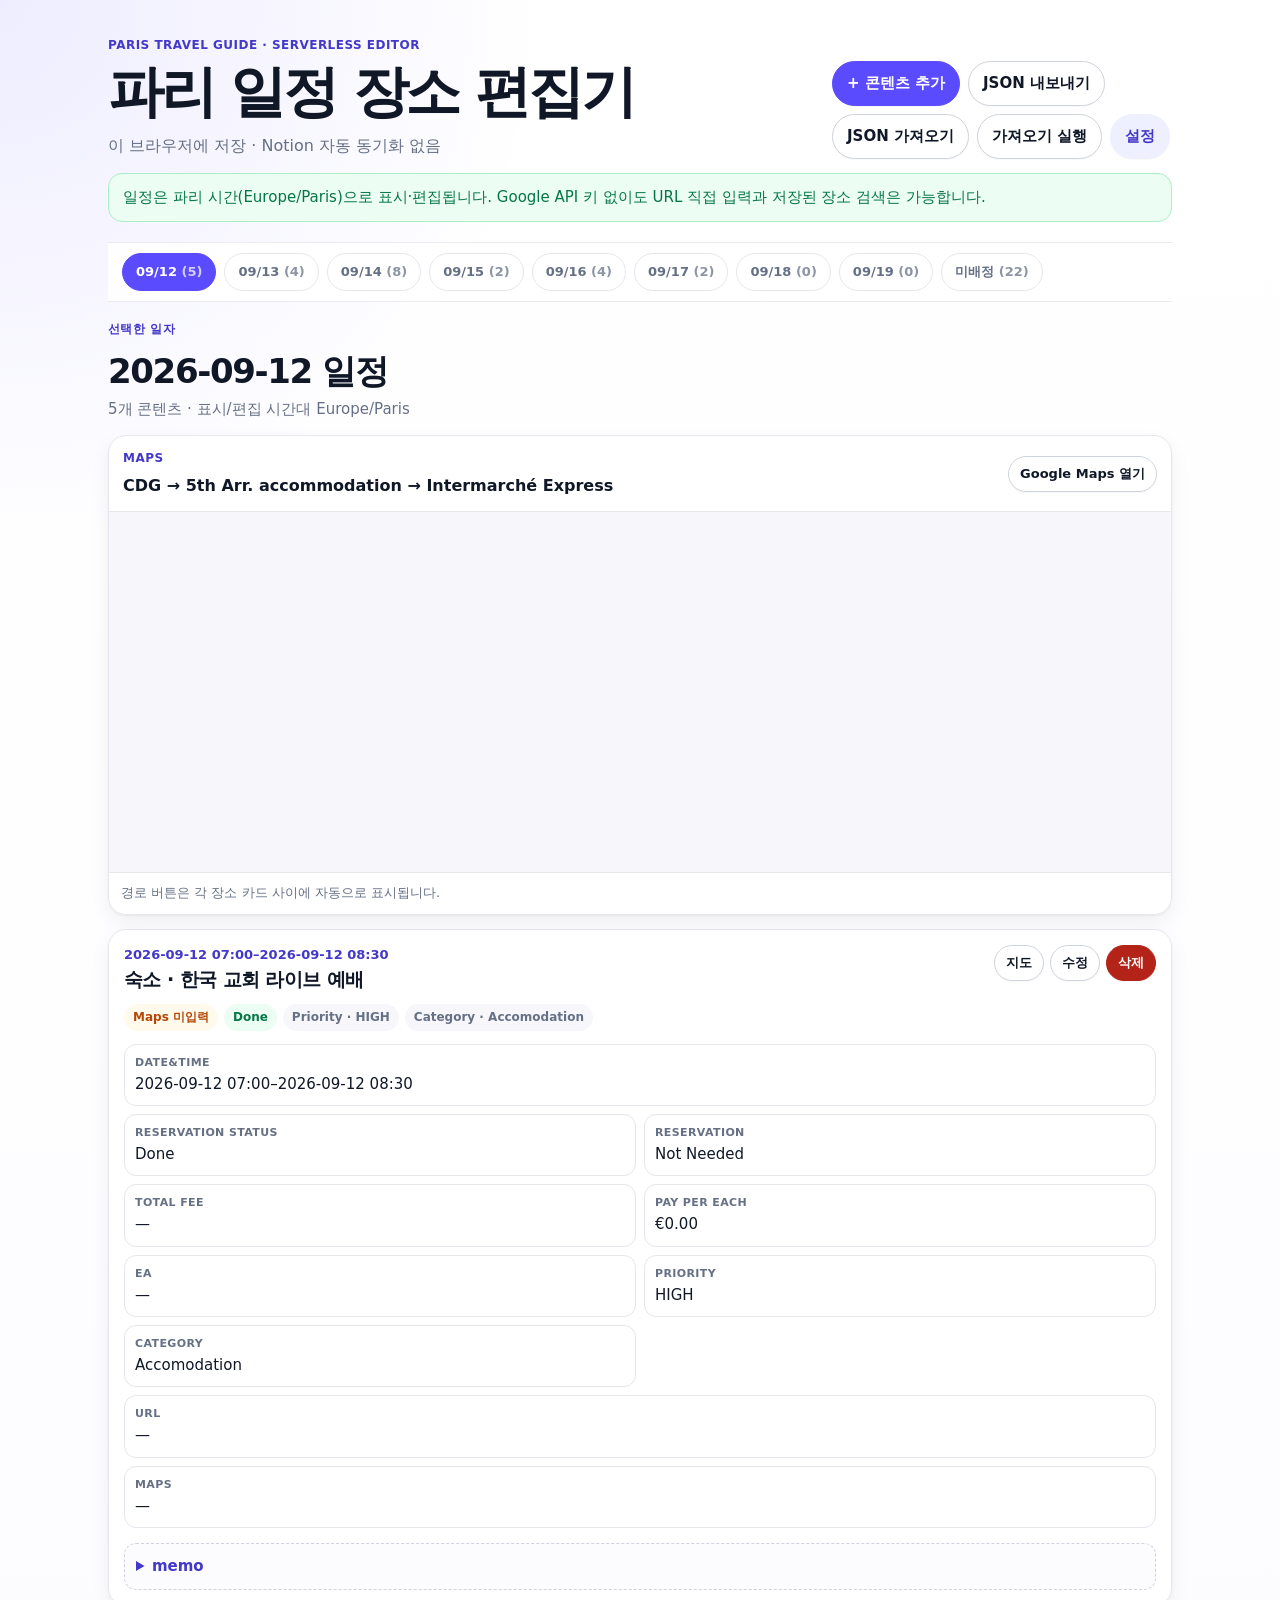
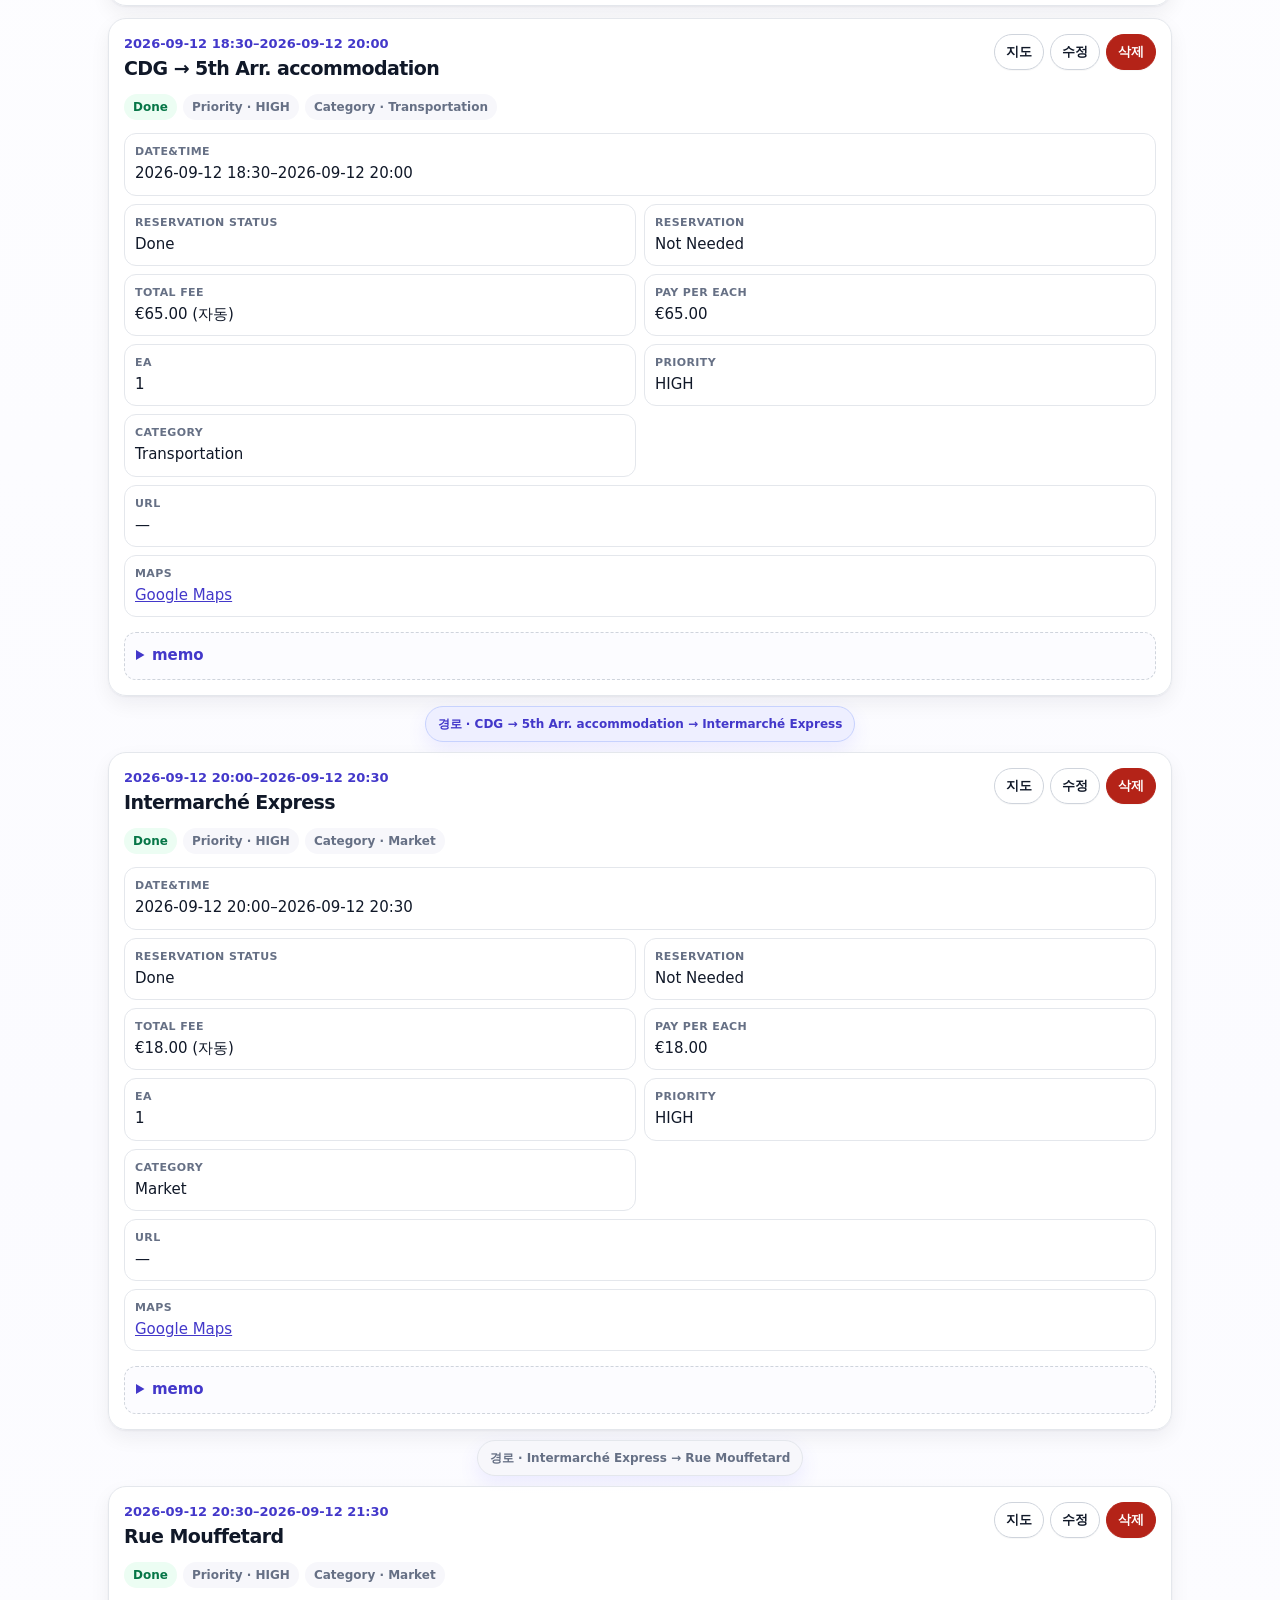
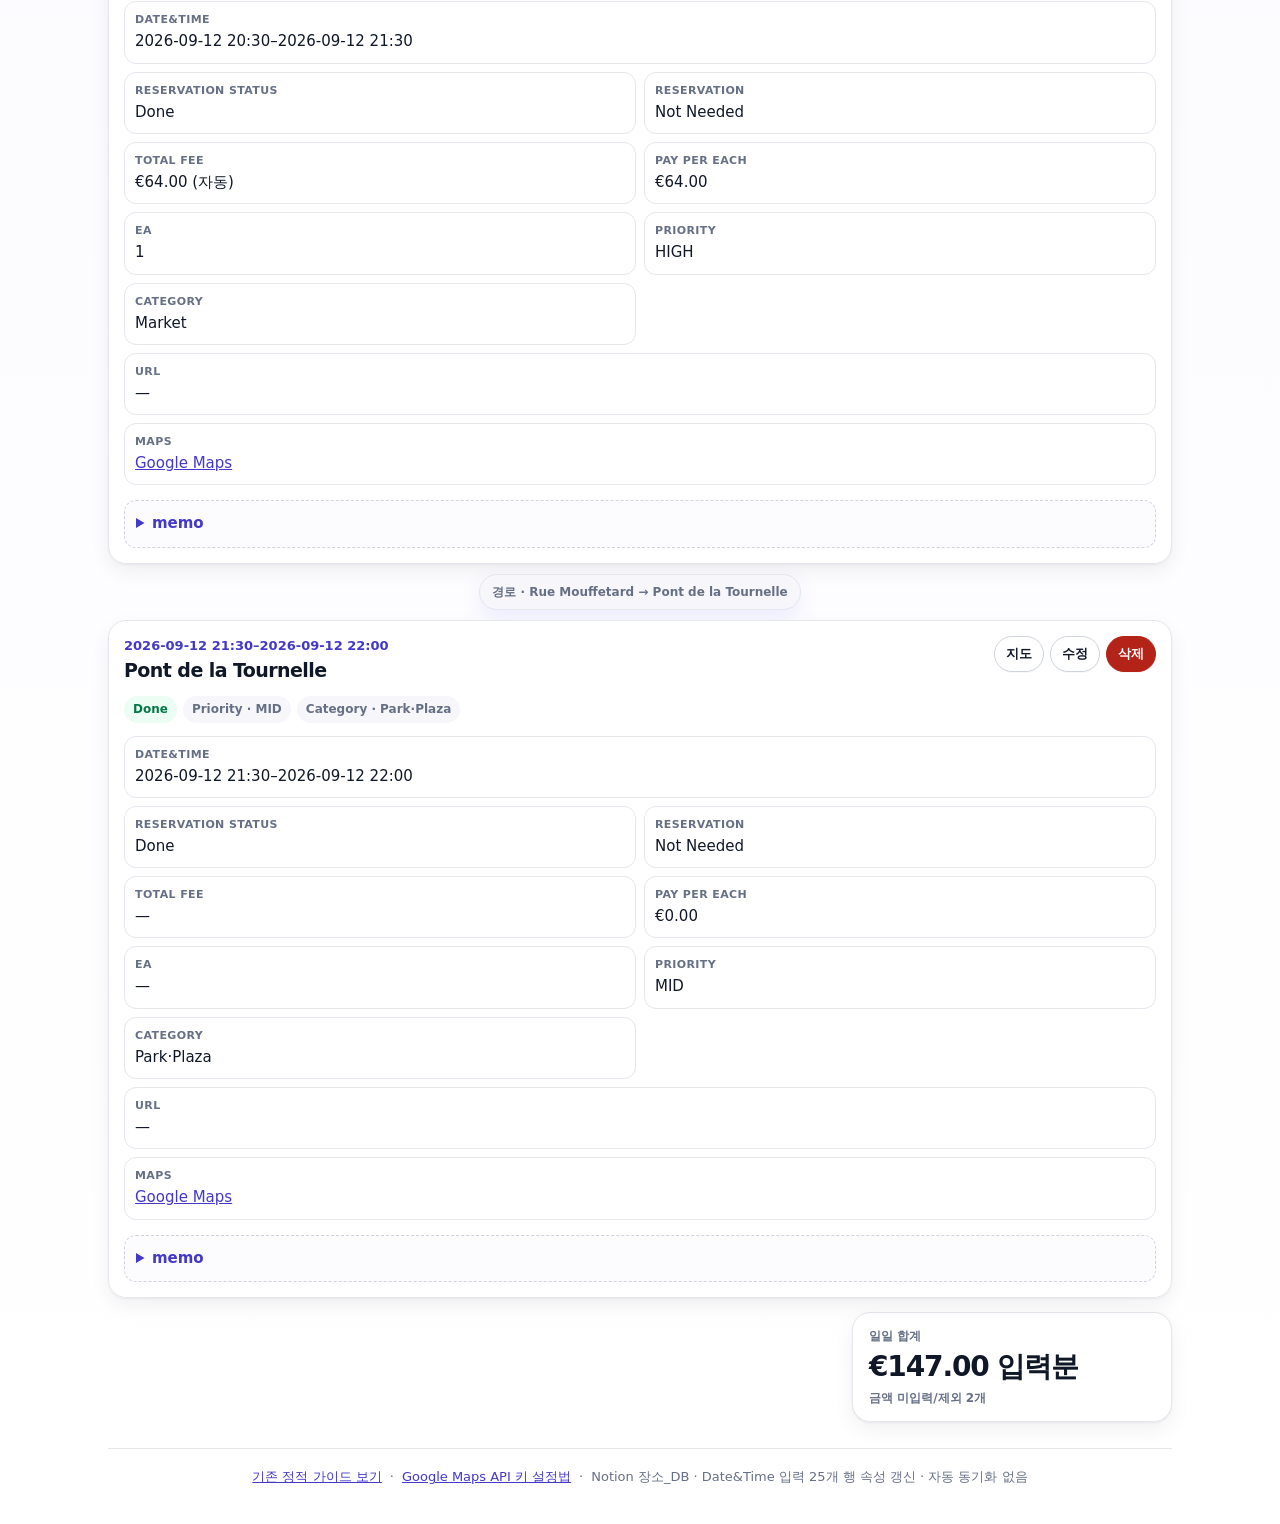
==== commit 5743a7c3: "Keep travel times anchored to Paris across every device Ignore operating-system, saved-browser, and " ====
--- a/index.html
+++ b/index.html
@@ -152,8 +152,7 @@
       </header>
       <div id="settings-errors" class="form-errors" role="alert" aria-live="assertive"></div>
       <label class="field">Google Maps API key<input id="google-api-key" type="password" autocomplete="off" spellcheck="false" placeholder="이 탭에만 저장"></label>
-      <label class="field">Display/edit time zone<input id="settings-time-zone" value="Europe/Paris" autocomplete="off"></label>
-      <p class="muted small-text">API 키는 JSON 백업, seed, localStorage 장소 데이터에 포함되지 않습니다. 이미 SDK가 로드된 뒤 키를 바꾸면 페이지 새로고침 후 적용하세요.</p>
+      <p class="muted small-text">일정은 운영체제 시간대와 관계없이 파리 시간(Europe/Paris)으로 표시·편집됩니다. API 키는 JSON 백업, seed, localStorage 장소 데이터에 포함되지 않습니다. 이미 SDK가 로드된 뒤 키를 바꾸면 페이지 새로고침 후 적용하세요.</p>
       <footer class="modal-actions">
         <button class="button" type="button" data-close-dialog="settings-dialog">취소</button>
         <button class="button ghost" type="button" id="clear-google-key">키 지우기</button>
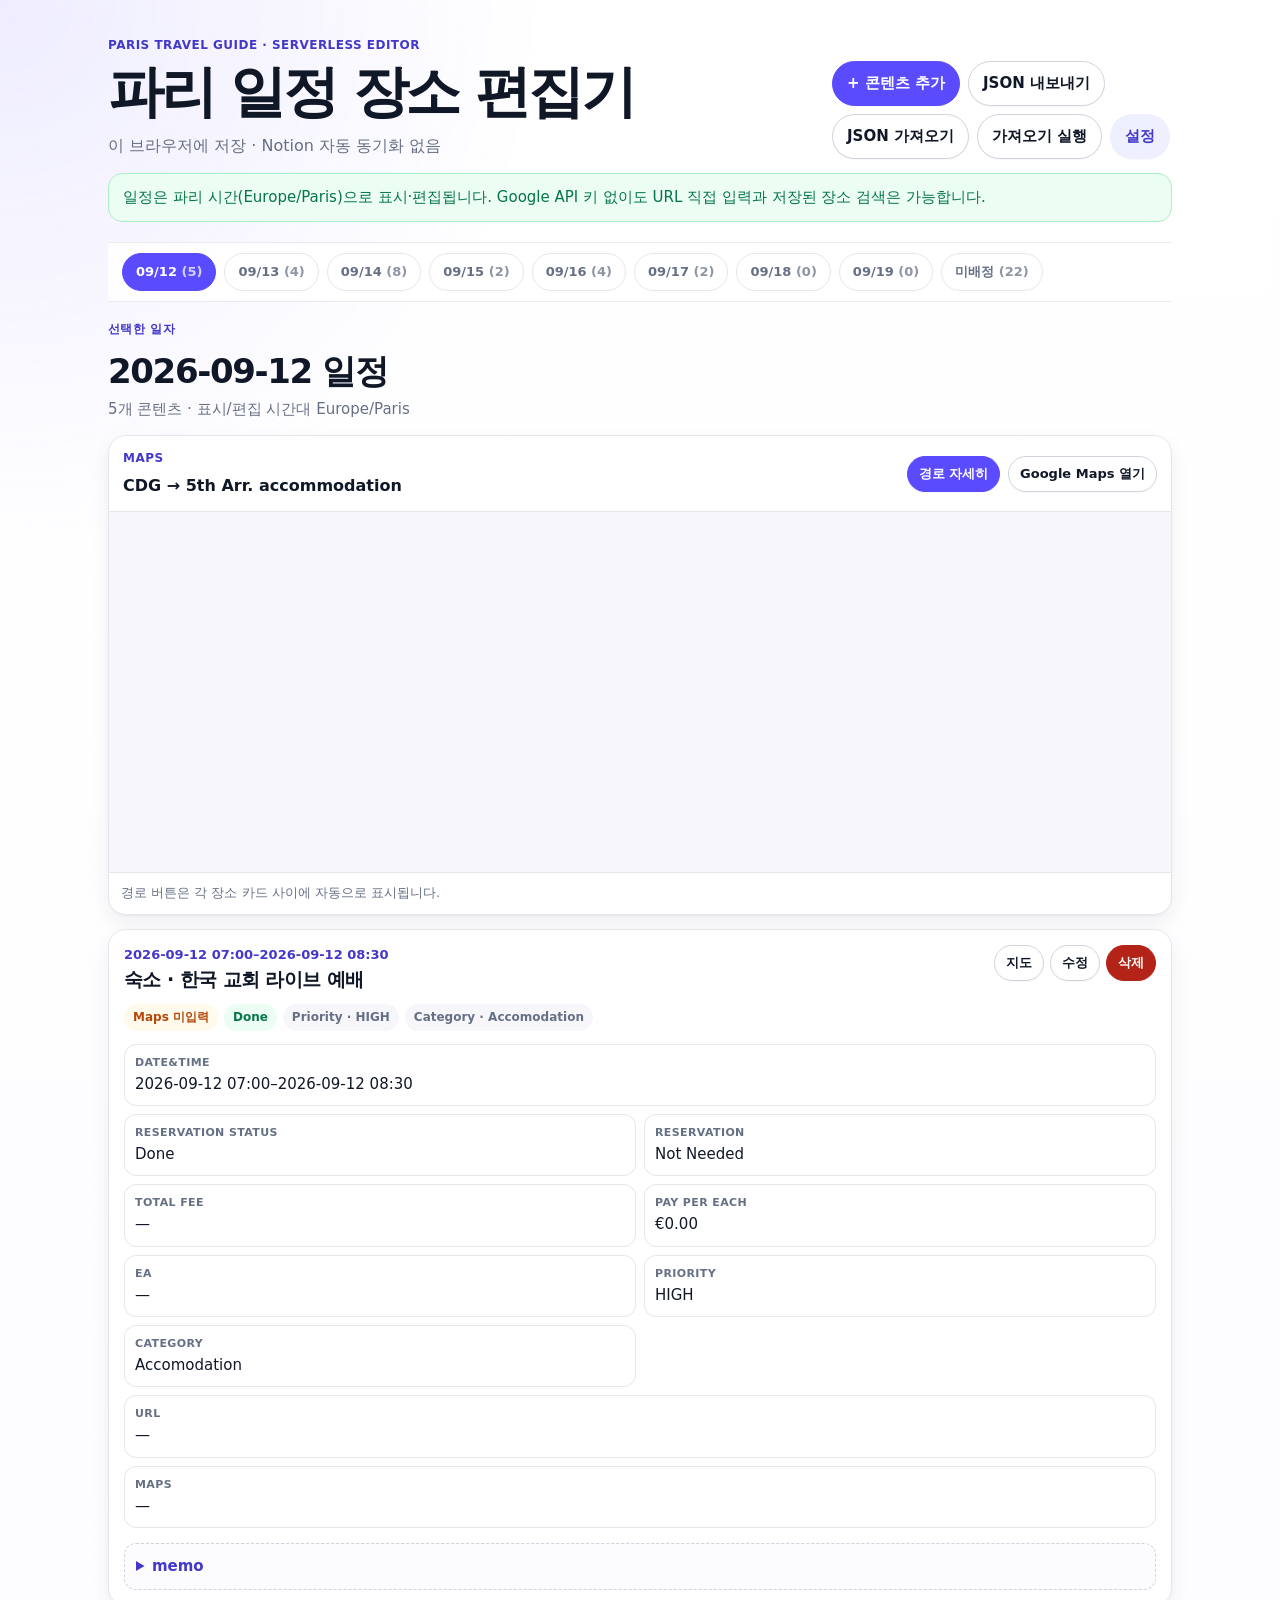
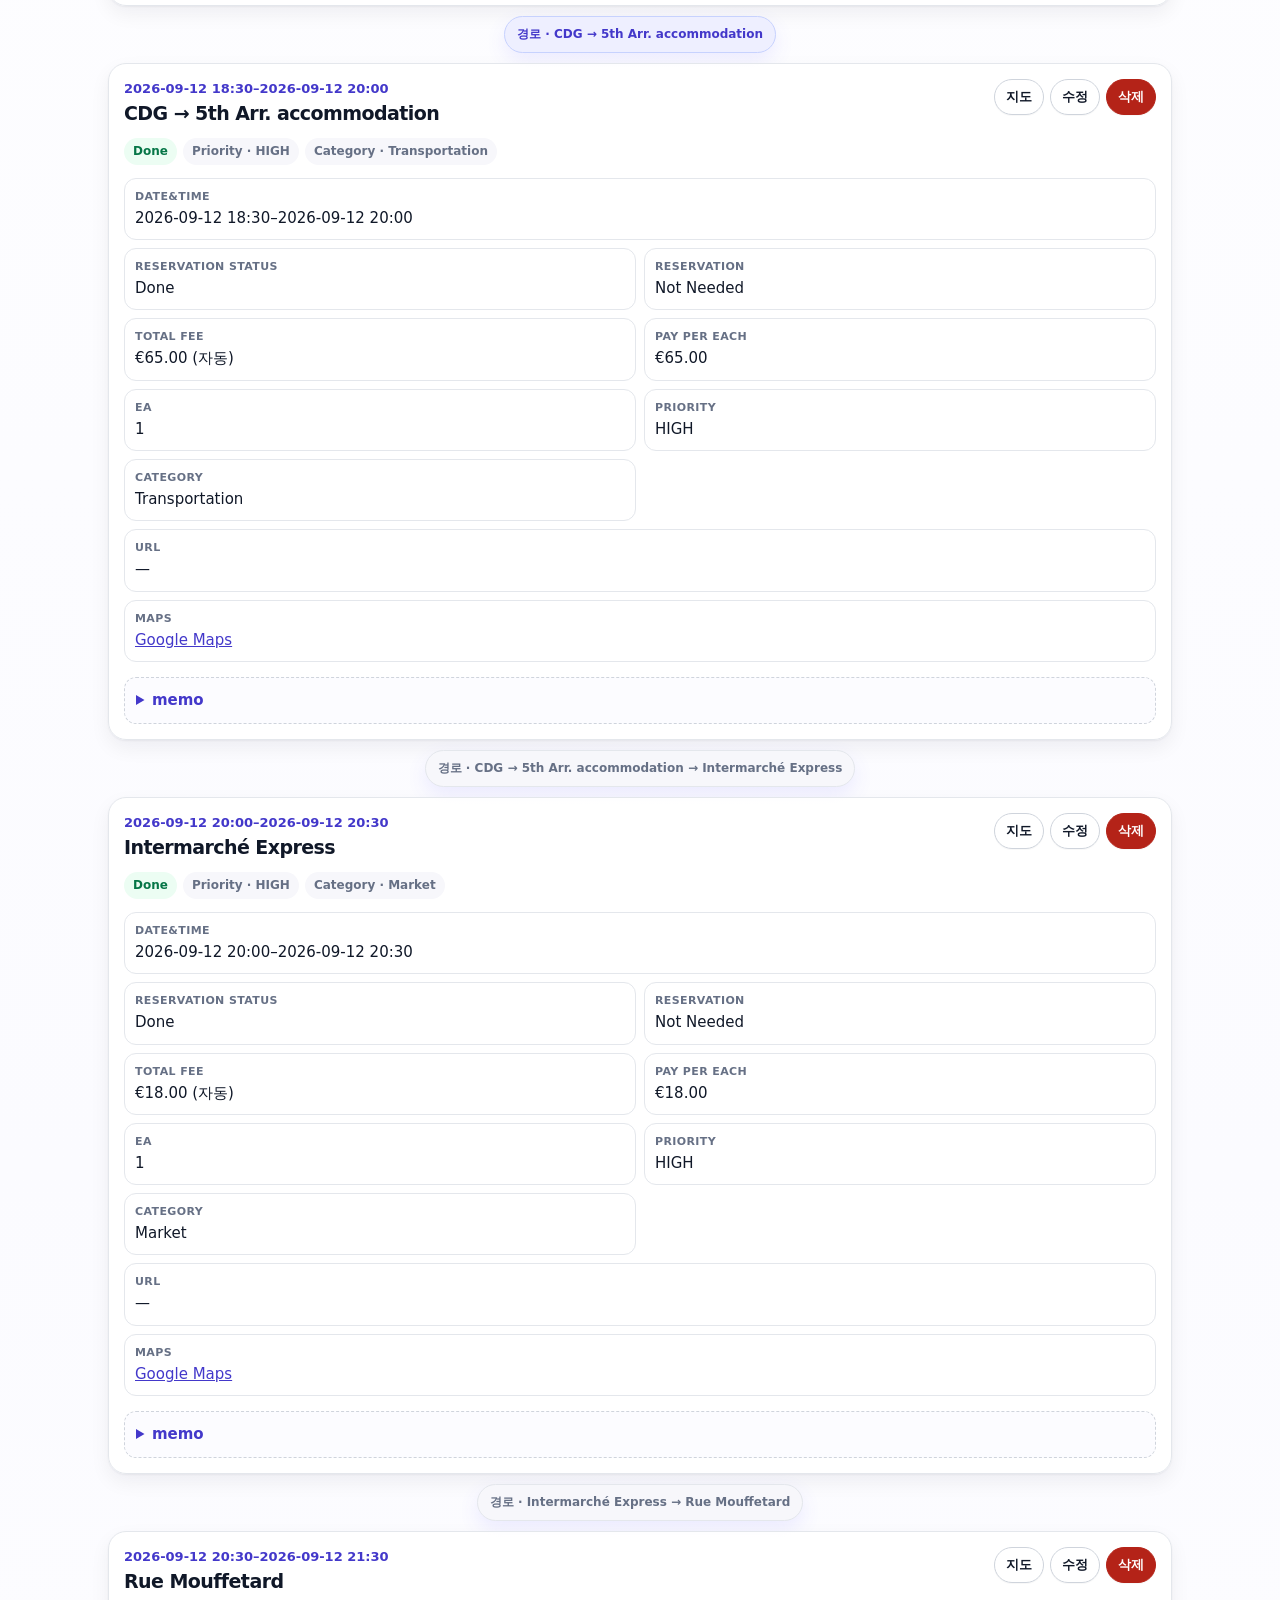
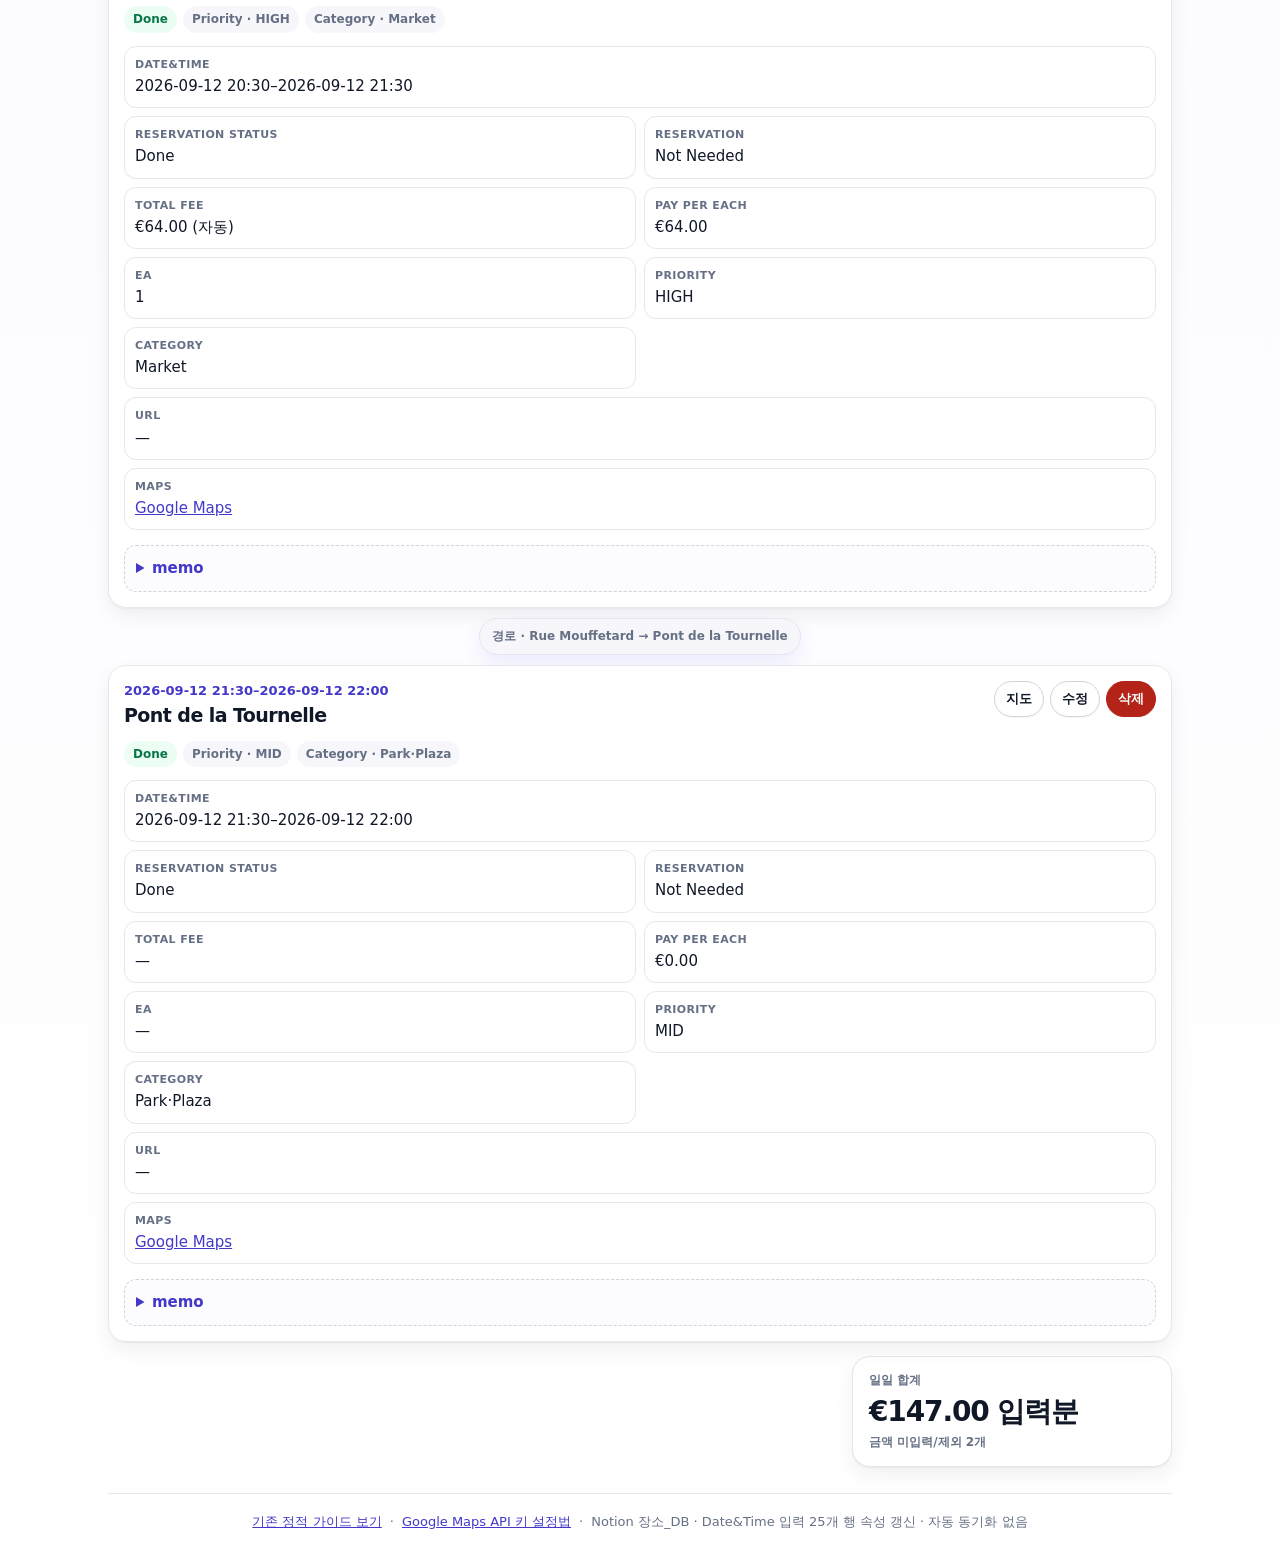
==== commit f5a0c87b: "Make device-local planning practical across repeat visits Persist the restricted Google Maps browser" ====
--- a/index.html
+++ b/index.html
@@ -45,7 +45,10 @@
               <p class="section-label">Maps</p>
               <h3 id="map-title">장소 또는 경로</h3>
             </div>
-            <a id="open-external-map" class="button small" href="#" target="_blank" rel="noopener noreferrer">Google Maps 열기</a>
+            <div class="map-toolbar-actions">
+              <button id="open-route-details" class="button small primary" type="button" hidden disabled>경로 자세히</button>
+              <a id="open-external-map" class="button small" href="#" target="_blank" rel="noopener noreferrer">Google Maps 열기</a>
+            </div>
           </div>
           <iframe id="day-map-frame" title="선택한 장소 또는 경로 지도" loading="lazy" referrerpolicy="no-referrer-when-downgrade"></iframe>
           <div id="route-tabs" class="route-tabs" aria-label="장소 간 경로"></div>
@@ -109,6 +112,28 @@
     </form>
   </dialog>
 
+  <dialog id="route-details-dialog" class="modal wide" aria-labelledby="route-details-title">
+    <header class="modal-head">
+      <div>
+        <p class="section-label">Google Maps route</p>
+        <h2 id="route-details-title">상세 경로</h2>
+      </div>
+      <button class="icon-button" type="button" data-close-dialog="route-details-dialog" aria-label="닫기">×</button>
+    </header>
+    <p id="route-details-summary" class="route-details-summary muted"></p>
+    <div id="route-mode-tabs" class="route-mode-tabs" aria-label="이동 수단 선택">
+      <button class="button small" type="button" data-route-mode="transit" aria-pressed="true">대중교통</button>
+      <button class="button small" type="button" data-route-mode="walking" aria-pressed="false">도보</button>
+      <button class="button small" type="button" data-route-mode="driving" aria-pressed="false">자동차</button>
+      <button class="button small" type="button" data-route-mode="bicycling" aria-pressed="false">자전거</button>
+    </div>
+    <iframe id="route-details-frame" title="선택한 이동 수단의 Google Maps 상세 경로" loading="lazy" referrerpolicy="no-referrer-when-downgrade" allowfullscreen></iframe>
+    <footer class="modal-actions">
+      <button class="button" type="button" data-close-dialog="route-details-dialog">닫기</button>
+      <a id="route-details-external" class="button primary" href="#" target="_blank" rel="noopener noreferrer">Google Maps 앱에서 열기</a>
+    </footer>
+  </dialog>
+
   <dialog id="map-picker" class="modal wide" aria-labelledby="map-picker-title">
     <header class="modal-head">
       <div>
@@ -151,8 +176,8 @@
         <button class="icon-button" type="button" data-close-dialog="settings-dialog" aria-label="닫기">×</button>
       </header>
       <div id="settings-errors" class="form-errors" role="alert" aria-live="assertive"></div>
-      <label class="field">Google Maps API key<input id="google-api-key" type="password" autocomplete="off" spellcheck="false" placeholder="이 탭에만 저장"></label>
-      <p class="muted small-text">일정은 운영체제 시간대와 관계없이 파리 시간(Europe/Paris)으로 표시·편집됩니다. API 키는 JSON 백업, seed, localStorage 장소 데이터에 포함되지 않습니다. 이미 SDK가 로드된 뒤 키를 바꾸면 페이지 새로고침 후 적용하세요.</p>
+      <label class="field">Google Maps API key<input id="google-api-key" type="password" autocomplete="off" spellcheck="false" placeholder="이 브라우저에 저장"></label>
+      <p class="muted small-text">일정은 운영체제 시간대와 관계없이 파리 시간(Europe/Paris)으로 표시·편집됩니다. API 키는 이 기기의 브라우저에 저장되며 장소 JSON과 seed에는 포함되지 않습니다. 이미 SDK가 로드된 뒤 키를 바꾸면 페이지 새로고침 후 적용하세요.</p>
       <footer class="modal-actions">
         <button class="button" type="button" data-close-dialog="settings-dialog">취소</button>
         <button class="button ghost" type="button" id="clear-google-key">키 지우기</button>
--- a/assets/editor.css
+++ b/assets/editor.css
@@ -22,6 +22,7 @@
 }
 
 * { box-sizing: border-box; }
+[hidden] { display: none !important; }
 html { background: var(--bg); }
 body {
   margin: 0;
@@ -96,12 +97,17 @@
 .map-card { margin-bottom: 14px; }
 .map-toolbar { display: flex; align-items: center; justify-content: space-between; gap: 10px; padding: 13px 14px; border-bottom: 1px solid var(--line); }
 .map-toolbar h3 { margin: 0; font-size: 16px; }
+.map-toolbar-actions { display: flex; flex-wrap: wrap; justify-content: flex-end; gap: 8px; }
 #day-map-frame, #picker-map-frame { width: 100%; border: 0; background: var(--soft); }
 #day-map-frame { height: min(56vw, 360px); min-height: 230px; display: block; }
 #picker-map-frame { height: 260px; border-top: 1px solid var(--line); }
 .route-tabs { display: flex; gap: 8px; overflow-x: auto; padding: 10px 12px; border-top: 1px solid var(--line); }
 .route-tab { flex: 0 0 auto; border: 1px solid var(--line); border-radius: 999px; padding: 8px 12px; background: var(--soft); color: var(--muted); font-size: 12px; font-weight: 800; }
 .route-tab[aria-pressed="true"] { background: var(--brand-soft); color: var(--brand-dark); border-color: #c7d2fe; }
+.route-details-summary { padding: 12px 16px 0; }
+.route-mode-tabs { display: flex; flex-wrap: wrap; gap: 8px; padding: 12px 16px; }
+.route-mode-tabs .button[aria-pressed="true"] { background: var(--brand); border-color: var(--brand); color: #fff; }
+#route-details-frame { width: 100%; height: min(68vh, 680px); min-height: 360px; display: block; border: 0; border-block: 1px solid var(--line); background: var(--soft); }
 
 .places-list { display: grid; gap: 12px; }
 .place-card { padding: 15px; }
@@ -166,6 +172,8 @@
   .app-shell { padding-inline: 12px; }
   .hero-actions .button, .hero-actions .file-button { flex: 1 1 calc(50% - 6px); }
   .map-toolbar, .place-top, .modal-head, .modal-actions { align-items: stretch; flex-direction: column; }
+  .map-toolbar-actions { justify-content: stretch; }
+  .map-toolbar-actions .button { flex: 1 1 auto; }
   .place-actions { justify-content: stretch; }
   .place-actions .button { flex: 1 1 auto; }
   .modal-actions .button { width: 100%; }
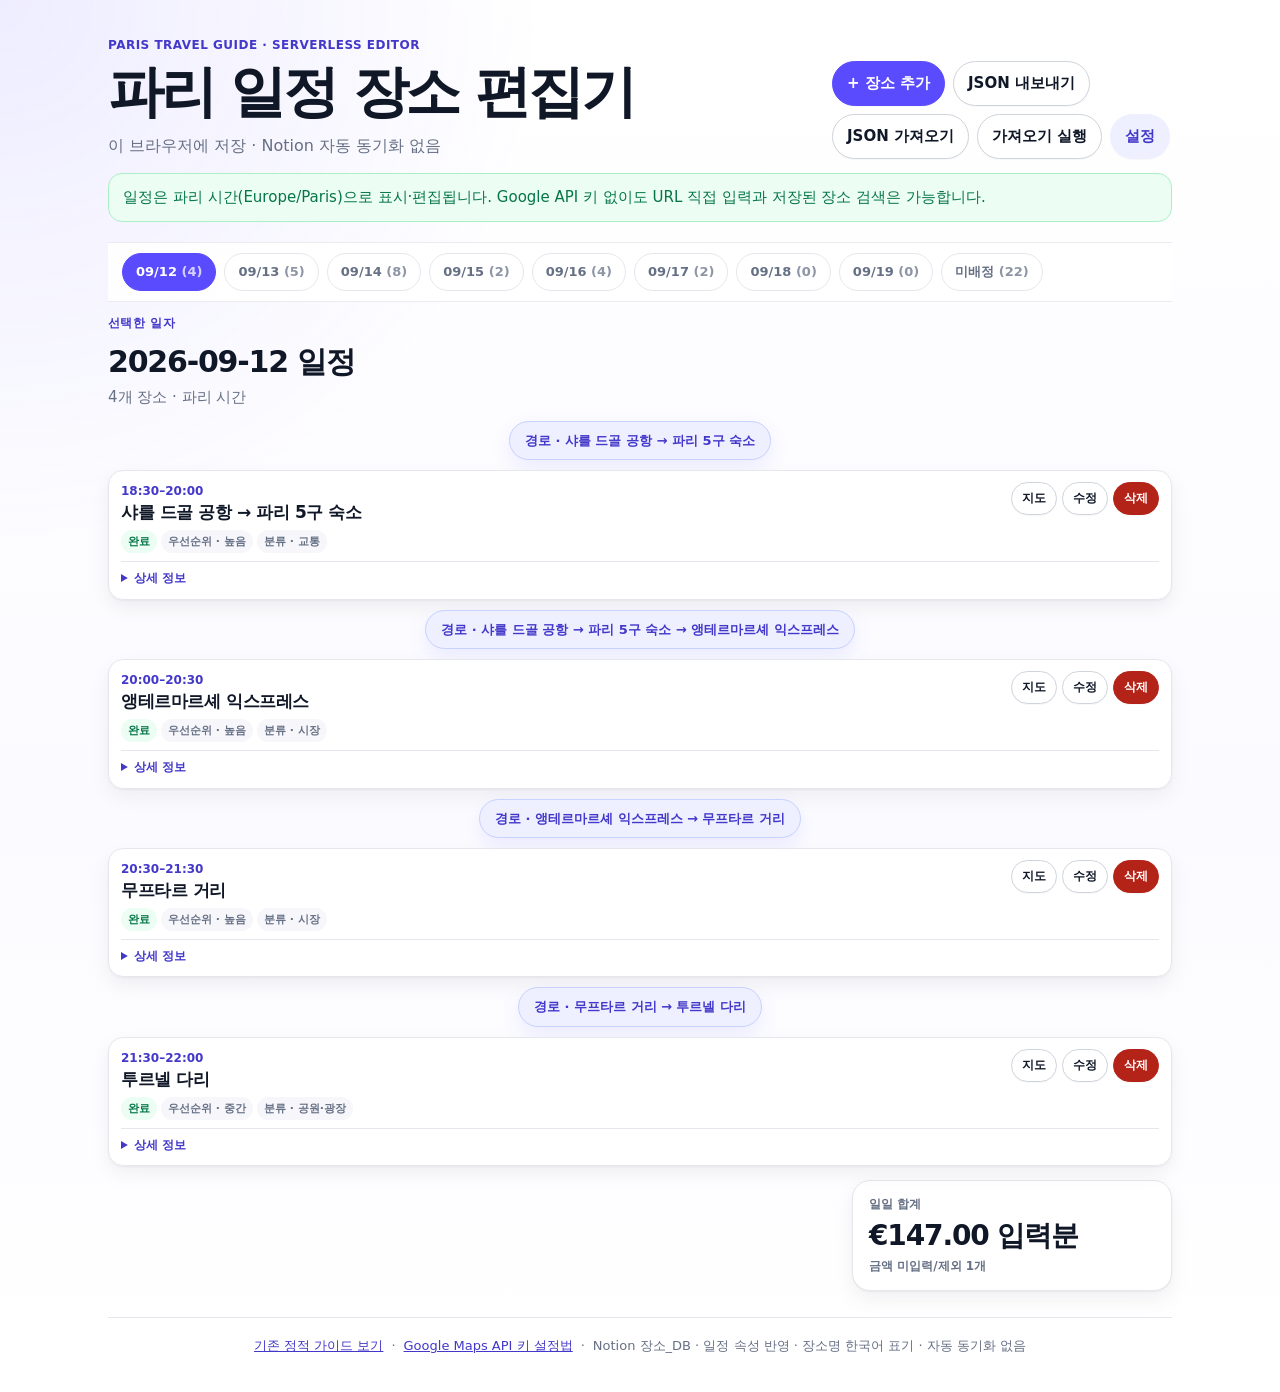
==== commit d9be61b7: "Reduce itinerary scrolling by moving maps into contextual dialogs Keep each place card compact with " ====
--- a/index.html
+++ b/index.html
@@ -17,7 +17,7 @@
           <p class="hero-copy">이 브라우저에 저장 · Notion 자동 동기화 없음</p>
         </div>
         <div class="hero-actions" aria-label="주요 동작">
-          <button id="add-place" class="button primary" type="button">+ 콘텐츠 추가</button>
+          <button id="add-place" class="button primary" type="button">+ 장소 추가</button>
           <button id="export-places" class="button" type="button">JSON 내보내기</button>
           <label class="button file-button" for="import-file">JSON 가져오기</label>
           <input id="import-file" type="file" accept="application/json,.json" hidden>
@@ -37,21 +37,6 @@
             <h2 id="day-title">—</h2>
             <p id="day-summary" class="muted">—</p>
           </div>
-        </div>
-
-        <div class="map-card">
-          <div class="map-toolbar">
-            <div>
-              <p class="section-label">Maps</p>
-              <h3 id="map-title">장소 또는 경로</h3>
-            </div>
-            <div class="map-toolbar-actions">
-              <button id="open-route-details" class="button small primary" type="button" hidden disabled>경로 자세히</button>
-              <a id="open-external-map" class="button small" href="#" target="_blank" rel="noopener noreferrer">Google Maps 열기</a>
-            </div>
-          </div>
-          <iframe id="day-map-frame" title="선택한 장소 또는 경로 지도" loading="lazy" referrerpolicy="no-referrer-when-downgrade"></iframe>
-          <div id="route-tabs" class="route-tabs" aria-label="장소 간 경로"></div>
         </div>
 
         <div id="places-list" class="places-list"></div>
@@ -77,33 +62,33 @@
     <form id="place-form" method="dialog" novalidate>
       <header class="modal-head">
         <div>
-          <p class="section-label">Place properties</p>
-          <h2 id="editor-title">콘텐츠 추가</h2>
+          <p class="section-label">장소 속성</p>
+          <h2 id="editor-title">장소 추가</h2>
         </div>
         <button class="icon-button" type="button" data-close-dialog="place-editor" aria-label="닫기">×</button>
       </header>
       <div id="form-errors" class="form-errors" role="alert" aria-live="assertive"></div>
       <div class="form-grid">
-        <label class="field required">Name<input id="place-name" name="Name" autocomplete="off" required></label>
-        <label class="check-field all-day-field"><input id="all-day" type="checkbox"> Date&Time을 날짜만 저장</label>
-        <label class="field required">Date&Time start<input id="place-start" name="Date&Time start" type="datetime-local" required></label>
-        <label class="field">Date&Time end<input id="place-end" name="Date&Time end" type="datetime-local"></label>
-        <label class="field span-2 required">Maps
+        <label class="field required">장소명<input id="place-name" name="Name" autocomplete="off" required></label>
+        <label class="check-field all-day-field"><input id="all-day" type="checkbox"> 시간을 정하지 않고 날짜만 저장</label>
+        <label class="field required">시작 일시<input id="place-start" name="Date&Time start" type="datetime-local" required></label>
+        <label class="field">종료 일시<input id="place-end" name="Date&Time end" type="datetime-local"></label>
+        <label class="field span-2 required">지도
           <div class="inline-field">
             <input id="place-maps" name="Maps" required placeholder="Google Maps URL">
-            <button id="open-map-picker" class="button" type="button">Maps 선택</button>
+            <button id="open-map-picker" class="button" type="button">지도 선택</button>
           </div>
         </label>
-        <label class="field">Category<input id="place-category" name="Category" autocomplete="off"></label>
-        <label class="field">Priority<input id="place-priority" name="Priority" autocomplete="off"></label>
-        <label class="field">Reservation Status<input id="place-reservation-status" name="Reservation Status" autocomplete="off"></label>
-        <label class="field span-2">Reservation<input id="place-reservation" name="Reservation" autocomplete="off" placeholder="예약 링크 또는 메모"></label>
-        <label class="field">Total Fee<input id="place-total-fee" name="Total Fee" type="number" min="0" step="0.01" inputmode="decimal"></label>
-        <label class="field">Pay per Each<input id="place-unit-fee" name="Pay per Each" type="number" min="0" step="0.01" inputmode="decimal"></label>
-        <label class="field">EA<input id="place-quantity" name="EA" type="number" min="0" step="0.01" inputmode="decimal"></label>
+        <label class="field">분류<input id="place-category" name="Category" autocomplete="off"></label>
+        <label class="field">우선순위<input id="place-priority" name="Priority" autocomplete="off"></label>
+        <label class="field">예약 상태<input id="place-reservation-status" name="Reservation Status" autocomplete="off"></label>
+        <label class="field span-2">예약 필요 여부<input id="place-reservation" name="Reservation" autocomplete="off" placeholder="필수, 권장, 불필요 또는 예약 링크"></label>
+        <label class="field">총액<input id="place-total-fee" name="Total Fee" type="number" min="0" step="0.01" inputmode="decimal"></label>
+        <label class="field">1개당 금액<input id="place-unit-fee" name="Pay per Each" type="number" min="0" step="0.01" inputmode="decimal"></label>
+        <label class="field">수량<input id="place-quantity" name="EA" type="number" min="0" step="0.01" inputmode="decimal"></label>
         <div class="fee-preview" id="fee-preview">합계: —</div>
-        <label class="field span-2">URL<textarea id="place-url" name="URL" rows="2" placeholder="HTTP(S) URL을 줄바꿈으로 입력"></textarea></label>
-        <label class="field span-2">memo<textarea id="place-memo" name="memo" rows="7" placeholder="본문 메모를 평문으로 입력"></textarea></label>
+        <label class="field span-2">참고 링크<textarea id="place-url" name="URL" rows="2" placeholder="HTTP(S) URL을 줄바꿈으로 입력"></textarea></label>
+        <label class="field span-2">메모<textarea id="place-memo" name="memo" rows="7" placeholder="메모를 입력"></textarea></label>
       </div>
       <footer class="modal-actions">
         <button class="button" type="button" data-close-dialog="place-editor">취소</button>
@@ -115,8 +100,8 @@
   <dialog id="route-details-dialog" class="modal wide" aria-labelledby="route-details-title">
     <header class="modal-head">
       <div>
-        <p class="section-label">Google Maps route</p>
-        <h2 id="route-details-title">상세 경로</h2>
+        <p class="section-label">Google 지도</p>
+        <h2 id="route-details-title">지도</h2>
       </div>
       <button class="icon-button" type="button" data-close-dialog="route-details-dialog" aria-label="닫기">×</button>
     </header>
@@ -127,7 +112,7 @@
       <button class="button small" type="button" data-route-mode="driving" aria-pressed="false">자동차</button>
       <button class="button small" type="button" data-route-mode="bicycling" aria-pressed="false">자전거</button>
     </div>
-    <iframe id="route-details-frame" title="선택한 이동 수단의 Google Maps 상세 경로" loading="lazy" referrerpolicy="no-referrer-when-downgrade" allowfullscreen></iframe>
+    <iframe id="route-details-frame" title="Google 지도 또는 상세 경로" loading="lazy" referrerpolicy="no-referrer-when-downgrade" allowfullscreen></iframe>
     <footer class="modal-actions">
       <button class="button" type="button" data-close-dialog="route-details-dialog">닫기</button>
       <a id="route-details-external" class="button primary" href="#" target="_blank" rel="noopener noreferrer">Google Maps 앱에서 열기</a>
@@ -137,8 +122,8 @@
   <dialog id="map-picker" class="modal wide" aria-labelledby="map-picker-title">
     <header class="modal-head">
       <div>
-        <p class="section-label">Maps</p>
-        <h2 id="map-picker-title">Google Maps 선택</h2>
+        <p class="section-label">지도</p>
+        <h2 id="map-picker-title">Google 지도 선택</h2>
       </div>
       <button class="icon-button" type="button" data-close-dialog="map-picker" aria-label="닫기">×</button>
     </header>
@@ -148,13 +133,13 @@
     </div>
     <div class="picker-grid">
       <section class="picker-panel sdk-panel">
-        <div class="field"><span>Google search</span><div id="google-search" class="google-search-shell" aria-label="Google Places 검색 입력"></div></div>
+        <div class="field"><span>Google 장소 검색</span><div id="google-search" class="google-search-shell" aria-label="Google 장소 검색 입력"></div></div>
         <div id="google-map-canvas" class="google-map-canvas" aria-label="Google Maps SDK 지도 영역"></div>
       </section>
       <section class="picker-panel">
         <label class="field">저장된 장소 검색<input id="picker-search" placeholder="현재 저장된 장소 이름 검색"></label>
         <div id="picker-results" class="picker-results" aria-label="저장된 장소 검색 결과"></div>
-        <label class="field">Maps URL 직접 입력<input id="picker-manual-url" placeholder="https://www.google.com/maps/..."></label>
+        <label class="field">지도 URL 직접 입력<input id="picker-manual-url" placeholder="https://www.google.com/maps/..."></label>
         <button id="preview-map-url" class="button" type="button">URL 미리보기</button>
         <div id="picker-selection" class="selection-box">선택 없음</div>
       </section>
@@ -176,7 +161,7 @@
         <button class="icon-button" type="button" data-close-dialog="settings-dialog" aria-label="닫기">×</button>
       </header>
       <div id="settings-errors" class="form-errors" role="alert" aria-live="assertive"></div>
-      <label class="field">Google Maps API key<input id="google-api-key" type="password" autocomplete="off" spellcheck="false" placeholder="이 브라우저에 저장"></label>
+      <label class="field">Google Maps API 키<input id="google-api-key" type="password" autocomplete="off" spellcheck="false" placeholder="이 브라우저에 저장"></label>
       <p class="muted small-text">일정은 운영체제 시간대와 관계없이 파리 시간(Europe/Paris)으로 표시·편집됩니다. API 키는 이 기기의 브라우저에 저장되며 장소 JSON과 seed에는 포함되지 않습니다. 이미 SDK가 로드된 뒤 키를 바꾸면 페이지 새로고침 후 적용하세요.</p>
       <footer class="modal-actions">
         <button class="button" type="button" data-close-dialog="settings-dialog">취소</button>
--- a/assets/editor.css
+++ b/assets/editor.css
@@ -84,48 +84,44 @@
 .day-tab[aria-selected="true"] { background: var(--brand); border-color: var(--brand); color: #fff; }
 .day-count { opacity: .74; font-weight: 700; }
 
-.day-panel { padding-top: 18px; }
-.panel-head { display: grid; gap: 12px; grid-template-columns: 1fr; align-items: end; margin-bottom: 14px; }
-.panel-head h2 { margin: 0; font-size: clamp(24px, 5vw, 34px); letter-spacing: -.04em; }
+.day-panel { padding-top: 12px; }
+.panel-head { display: grid; gap: 8px; grid-template-columns: 1fr; align-items: end; margin-bottom: 10px; }
+.panel-head h2 { margin: 0; font-size: clamp(22px, 4vw, 30px); letter-spacing: -.04em; }
 .muted { color: var(--muted); margin: 0; }
 .small-text { font-size: 13px; }
 .daily-total { background: #fff; border: 1px solid var(--line); border-radius: var(--radius); padding: 14px 16px; box-shadow: var(--card-shadow); }
 .daily-total span, .daily-total small { display: block; color: var(--muted); font-size: 12px; font-weight: 700; }
 .daily-total strong { display: block; font-size: 28px; letter-spacing: -.04em; }
 
-.map-card, .place-card { background: rgba(255, 255, 255, .94); border: 1px solid var(--line); border-radius: var(--radius); box-shadow: var(--card-shadow); overflow: hidden; }
-.map-card { margin-bottom: 14px; }
-.map-toolbar { display: flex; align-items: center; justify-content: space-between; gap: 10px; padding: 13px 14px; border-bottom: 1px solid var(--line); }
-.map-toolbar h3 { margin: 0; font-size: 16px; }
-.map-toolbar-actions { display: flex; flex-wrap: wrap; justify-content: flex-end; gap: 8px; }
-#day-map-frame, #picker-map-frame { width: 100%; border: 0; background: var(--soft); }
-#day-map-frame { height: min(56vw, 360px); min-height: 230px; display: block; }
+.place-card { background: rgba(255, 255, 255, .94); border: 1px solid var(--line); border-radius: 15px; box-shadow: var(--card-shadow); overflow: hidden; }
+#picker-map-frame { width: 100%; border: 0; background: var(--soft); }
 #picker-map-frame { height: 260px; border-top: 1px solid var(--line); }
-.route-tabs { display: flex; gap: 8px; overflow-x: auto; padding: 10px 12px; border-top: 1px solid var(--line); }
-.route-tab { flex: 0 0 auto; border: 1px solid var(--line); border-radius: 999px; padding: 8px 12px; background: var(--soft); color: var(--muted); font-size: 12px; font-weight: 800; }
-.route-tab[aria-pressed="true"] { background: var(--brand-soft); color: var(--brand-dark); border-color: #c7d2fe; }
+.route-tab { max-width: 100%; border: 1px solid #c7d2fe; border-radius: 999px; padding: 10px 15px; background: var(--brand-soft); color: var(--brand-dark); font-size: 13px; line-height: 1.35; font-weight: 850; }
 .route-details-summary { padding: 12px 16px 0; }
 .route-mode-tabs { display: flex; flex-wrap: wrap; gap: 8px; padding: 12px 16px; }
 .route-mode-tabs .button[aria-pressed="true"] { background: var(--brand); border-color: var(--brand); color: #fff; }
 #route-details-frame { width: 100%; height: min(68vh, 680px); min-height: 360px; display: block; border: 0; border-block: 1px solid var(--line); background: var(--soft); }
 
-.places-list { display: grid; gap: 12px; }
-.place-card { padding: 15px; }
-.place-top { display: flex; gap: 12px; justify-content: space-between; align-items: flex-start; }
-.place-title { margin: 0; font-size: 19px; letter-spacing: -.03em; }
-.place-time { color: var(--brand-dark); font-size: 13px; font-weight: 850; }
-.place-actions { display: flex; gap: 6px; flex-wrap: wrap; justify-content: flex-end; }
-.pill-row { display: flex; flex-wrap: wrap; gap: 6px; margin-top: 10px; }
-.pill { border-radius: 999px; background: var(--soft); color: var(--muted); padding: 4px 9px; font-size: 12px; font-weight: 750; }
+.places-list { display: grid; gap: 8px; }
+.place-card { padding: 11px 12px; }
+.place-top { display: flex; gap: 10px; justify-content: space-between; align-items: flex-start; }
+.place-title { margin: 0; font-size: 17px; letter-spacing: -.025em; line-height: 1.3; }
+.place-time { color: var(--brand-dark); font-size: 12px; font-weight: 850; }
+.place-actions { display: flex; gap: 5px; flex-wrap: wrap; justify-content: flex-end; }
+.place-actions .button { min-height: 32px; padding: 6px 10px; font-size: 12px; }
+.pill-row { display: flex; flex-wrap: wrap; gap: 4px; margin-top: 7px; }
+.pill { border-radius: 999px; background: var(--soft); color: var(--muted); padding: 3px 7px; font-size: 11px; font-weight: 750; }
 .pill.warn { background: var(--warn-soft); color: var(--warn); }
 .pill.ok { background: var(--ok-soft); color: var(--ok); }
-.property-grid { display: grid; grid-template-columns: 1fr; gap: 8px; margin-top: 13px; }
-.property { border: 1px solid var(--line); border-radius: 12px; background: #fff; padding: 9px 10px; min-width: 0; }
+.place-details { margin-top: 8px; border-top: 1px solid var(--line); padding-top: 7px; }
+.place-details > summary { cursor: pointer; color: var(--brand-dark); font-size: 12px; font-weight: 850; }
+.property-grid { display: grid; grid-template-columns: 1fr; gap: 6px; margin-top: 8px; }
+.property { border: 1px solid var(--line); border-radius: 10px; background: #fff; padding: 7px 8px; min-width: 0; }
 .property dt { color: var(--muted); font-size: 11px; font-weight: 850; text-transform: uppercase; letter-spacing: .035em; }
 .property dd { margin: 2px 0 0; overflow-wrap: anywhere; white-space: pre-wrap; }
-.memo { margin-top: 13px; border: 1px dashed var(--line-strong); border-radius: 12px; padding: 11px; background: #fcfcff; }
-.memo summary { cursor: pointer; color: var(--brand-dark); font-weight: 850; }
-.memo-body { margin-top: 8px; white-space: pre-wrap; color: var(--muted); overflow-wrap: anywhere; }
+.memo { margin-top: 7px; border: 1px dashed var(--line-strong); border-radius: 10px; padding: 8px; background: #fcfcff; font-size: 12px; }
+.memo strong { color: var(--brand-dark); }
+.memo-body { margin-top: 5px; white-space: pre-wrap; color: var(--muted); overflow-wrap: anywhere; }
 .empty-state { text-align: center; color: var(--muted); border: 1px dashed var(--line-strong); border-radius: var(--radius); padding: 28px 16px; background: #fff; }
 
 .modal { border: 1px solid var(--line); border-radius: 22px; padding: 0; width: min(680px, calc(100vw - 22px)); box-shadow: var(--shadow); color: var(--ink); }
@@ -171,14 +167,12 @@
 @media (max-width: 520px) {
   .app-shell { padding-inline: 12px; }
   .hero-actions .button, .hero-actions .file-button { flex: 1 1 calc(50% - 6px); }
-  .map-toolbar, .place-top, .modal-head, .modal-actions { align-items: stretch; flex-direction: column; }
-  .map-toolbar-actions { justify-content: stretch; }
-  .map-toolbar-actions .button { flex: 1 1 auto; }
+  .place-top, .modal-head, .modal-actions { align-items: stretch; flex-direction: column; }
   .place-actions { justify-content: stretch; }
   .place-actions .button { flex: 1 1 auto; }
   .modal-actions .button { width: 100%; }
 }
-.route-between { display: flex; justify-content: center; margin: -2px 0; }
+.route-between { display: flex; justify-content: center; margin: 2px 0; }
 .route-between .route-tab { box-shadow: 0 8px 20px rgba(91, 75, 255, .10); }
 .google-search-shell { min-height: 46px; border: 1px solid var(--line-strong); border-radius: 12px; background: #fff; padding: 3px; }
 .google-search-shell:empty::before { content: "API 키 저장 후 Google Places 검색창이 표시됩니다"; display: block; padding: 9px 10px; color: var(--muted); font-weight: 650; }
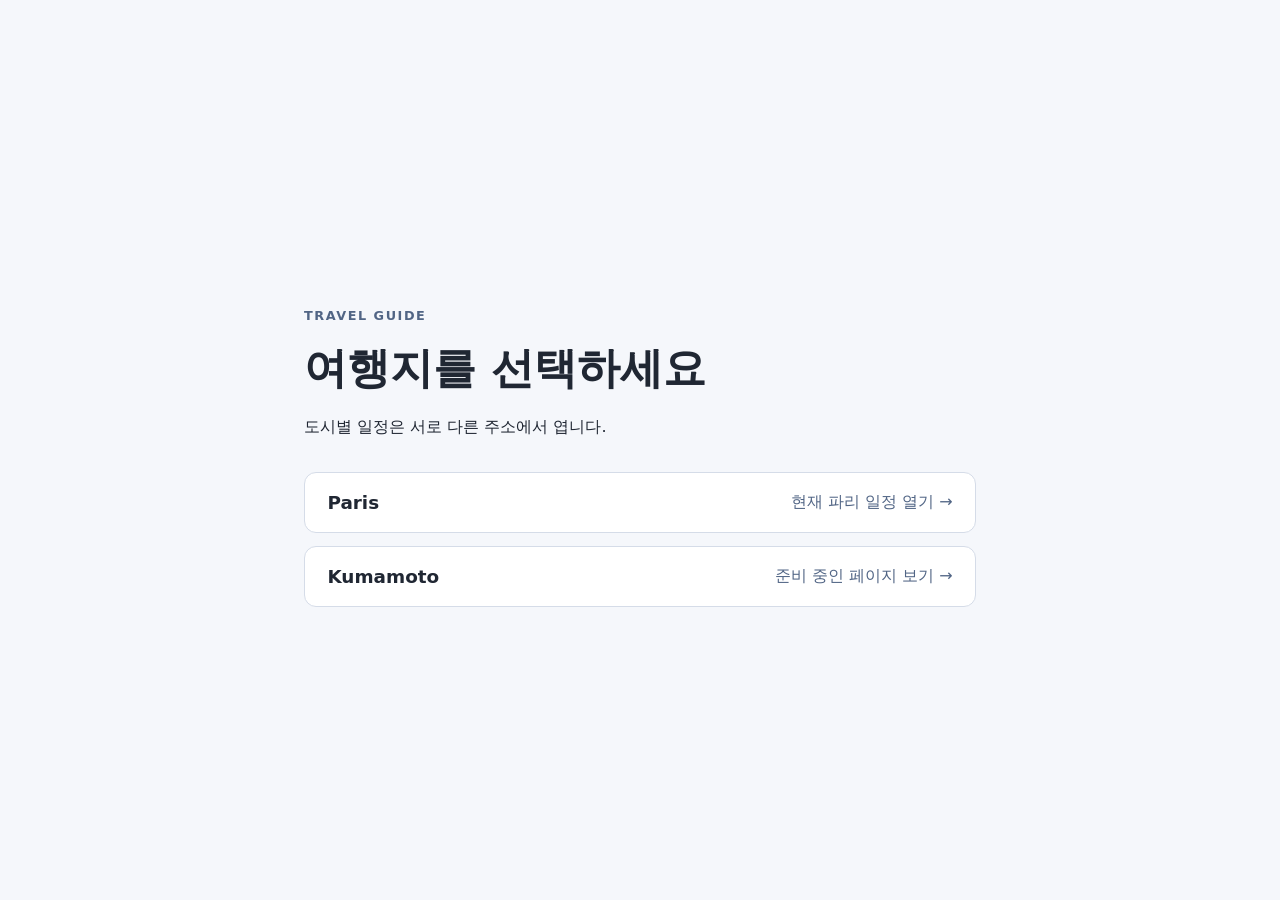
==== commit 79e412f2: "feat(routes): make each city independently visitable Keep Paris content under its own path while res" ====
--- a/index.html
+++ b/index.html
@@ -2,192 +2,25 @@
 <html lang="ko">
 <head>
   <meta charset="utf-8">
-  <meta name="viewport" content="width=device-width, initial-scale=1, viewport-fit=cover">
-  <meta name="theme-color" content="#ffffff">
-  <title>파리 여행 장소 편집기 · Serverless</title>
-  <link rel="stylesheet" href="assets/editor.css">
+  <meta name="viewport" content="width=device-width, initial-scale=1">
+  <title>여행 가이드 · 도시 선택</title>
+  <link rel="stylesheet" href="assets/city-select.css">
 </head>
 <body>
-  <div class="app-shell">
-    <header class="hero">
-      <p class="eyebrow">Paris Travel Guide · serverless editor</p>
-      <div class="hero-grid">
-        <div>
-          <h1>파리 일정 장소 편집기</h1>
-          <p class="hero-copy">이 브라우저에 저장 · Notion 자동 동기화 없음</p>
-        </div>
-        <div class="hero-actions" aria-label="주요 동작">
-          <button id="add-place" class="button primary" type="button">+ 장소 추가</button>
-          <button id="export-places" class="button" type="button">JSON 내보내기</button>
-          <label class="button file-button" for="import-file">JSON 가져오기</label>
-          <input id="import-file" type="file" accept="application/json,.json" hidden>
-          <button id="import-places" class="button" type="button">가져오기 실행</button>
-          <button id="open-settings" class="button ghost" type="button">설정</button>
-        </div>
-      </div>
-      <div id="status-banner" class="status-banner" role="status" aria-live="polite"></div>
-    </header>
-
-    <main>
-      <nav id="day-tabs" class="day-tabs" role="tablist" aria-label="일자 선택"></nav>
-      <section id="day-panel" class="day-panel" role="tabpanel" aria-live="polite">
-        <div class="panel-head">
-          <div>
-            <p class="section-label">선택한 일자</p>
-            <h2 id="day-title">—</h2>
-            <p id="day-summary" class="muted">—</p>
-          </div>
-        </div>
-
-        <div id="places-list" class="places-list"></div>
-
-        <div class="daily-total bottom-total" aria-label="선택한 일자 예산">
-          <span>일일 합계</span>
-          <strong id="day-total">—</strong>
-          <small id="day-unknown">—</small>
-        </div>
-      </section>
-    </main>
-
-    <footer class="footer">
-      <a href="legacy.html">기존 정적 가이드 보기</a>
-      <span aria-hidden="true">·</span>
-      <a href="docs/google-maps-setup.md">Google Maps API 키 설정법</a>
-      <span aria-hidden="true">·</span>
-      <span id="seed-note">수동 Notion 스냅샷 기반 · 자동 동기화 없음</span>
-    </footer>
-  </div>
-
-  <dialog id="place-editor" class="modal wide" aria-labelledby="editor-title">
-    <form id="place-form" method="dialog" novalidate>
-      <header class="modal-head">
-        <div>
-          <p class="section-label">장소 속성</p>
-          <h2 id="editor-title">장소 추가</h2>
-        </div>
-        <button class="icon-button" type="button" data-close-dialog="place-editor" aria-label="닫기">×</button>
-      </header>
-      <div id="form-errors" class="form-errors" role="alert" aria-live="assertive"></div>
-      <div class="form-grid">
-        <label class="field required">장소명<input id="place-name" name="Name" autocomplete="off" required></label>
-        <label class="check-field all-day-field"><input id="all-day" type="checkbox"> 시간을 정하지 않고 날짜만 저장</label>
-        <label class="field required">시작 일시<input id="place-start" name="Date&Time start" type="datetime-local" required></label>
-        <label class="field">종료 일시<input id="place-end" name="Date&Time end" type="datetime-local"></label>
-        <label class="field span-2 required">지도
-          <div class="inline-field">
-            <input id="place-maps" name="Maps" required placeholder="Google Maps URL">
-            <button id="open-map-picker" class="button" type="button">지도 선택</button>
-          </div>
-        </label>
-        <label class="field">분류<input id="place-category" name="Category" autocomplete="off"></label>
-        <label class="field">우선순위<input id="place-priority" name="Priority" autocomplete="off"></label>
-        <label class="field">예약 상태<input id="place-reservation-status" name="Reservation Status" autocomplete="off"></label>
-        <label class="field span-2">예약 필요 여부<input id="place-reservation" name="Reservation" autocomplete="off" placeholder="필수, 권장, 불필요 또는 예약 링크"></label>
-        <label class="field">총액<input id="place-total-fee" name="Total Fee" type="number" min="0" step="0.01" inputmode="decimal"></label>
-        <label class="field">1개당 금액<input id="place-unit-fee" name="Pay per Each" type="number" min="0" step="0.01" inputmode="decimal"></label>
-        <label class="field">수량<input id="place-quantity" name="EA" type="number" min="0" step="0.01" inputmode="decimal"></label>
-        <div class="fee-preview" id="fee-preview">합계: —</div>
-        <label class="field span-2">참고 링크<textarea id="place-url" name="URL" rows="2" placeholder="HTTP(S) URL을 줄바꿈으로 입력"></textarea></label>
-        <label class="field span-2">메모<textarea id="place-memo" name="memo" rows="7" placeholder="메모를 입력"></textarea></label>
-      </div>
-      <footer class="modal-actions">
-        <button class="button" type="button" data-close-dialog="place-editor">취소</button>
-        <button id="save-place" class="button primary" type="submit">저장</button>
-      </footer>
-    </form>
-  </dialog>
-
-  <dialog id="route-details-dialog" class="modal wide" aria-labelledby="route-details-title">
-    <header class="modal-head">
-      <div>
-        <p class="section-label">Google 지도</p>
-        <h2 id="route-details-title">지도</h2>
-      </div>
-      <button class="icon-button" type="button" data-close-dialog="route-details-dialog" aria-label="닫기">×</button>
-    </header>
-    <p id="route-details-summary" class="route-details-summary muted"></p>
-    <div id="route-mode-tabs" class="route-mode-tabs" aria-label="이동 수단 선택">
-      <button class="button small" type="button" data-route-mode="transit" aria-pressed="true">대중교통</button>
-      <button class="button small" type="button" data-route-mode="walking" aria-pressed="false">도보</button>
-      <button class="button small" type="button" data-route-mode="driving" aria-pressed="false">자동차</button>
-      <button class="button small" type="button" data-route-mode="bicycling" aria-pressed="false">자전거</button>
-    </div>
-    <iframe id="route-details-frame" title="Google 지도 또는 상세 경로" loading="lazy" referrerpolicy="no-referrer-when-downgrade" allowfullscreen></iframe>
-    <footer class="modal-actions">
-      <button class="button" type="button" data-close-dialog="route-details-dialog">닫기</button>
-      <a id="route-details-external" class="button primary" href="#" target="_blank" rel="noopener noreferrer">Google Maps 앱에서 열기</a>
-    </footer>
-  </dialog>
-
-  <dialog id="map-picker" class="modal wide" aria-labelledby="map-picker-title">
-    <header class="modal-head">
-      <div>
-        <p class="section-label">지도</p>
-        <h2 id="map-picker-title">Google 지도 선택</h2>
-      </div>
-      <button class="icon-button" type="button" data-close-dialog="map-picker" aria-label="닫기">×</button>
-    </header>
-    <div class="picker-guidance">
-      <p id="picker-status" class="muted small-text" role="status">API 키 없이도 저장된 장소 검색 또는 URL 직접 입력은 가능합니다.</p>
-      <button id="picker-settings" class="button small" type="button">API 키 설정 열기</button>
-    </div>
-    <div class="picker-grid">
-      <section class="picker-panel sdk-panel">
-        <div class="field"><span>Google 장소 검색</span><div id="google-search" class="google-search-shell" aria-label="Google 장소 검색 입력"></div></div>
-        <div id="google-map-canvas" class="google-map-canvas" aria-label="Google Maps SDK 지도 영역"></div>
-      </section>
-      <section class="picker-panel">
-        <label class="field">저장된 장소 검색<input id="picker-search" placeholder="현재 저장된 장소 이름 검색"></label>
-        <div id="picker-results" class="picker-results" aria-label="저장된 장소 검색 결과"></div>
-        <label class="field">지도 URL 직접 입력<input id="picker-manual-url" placeholder="https://www.google.com/maps/..."></label>
-        <button id="preview-map-url" class="button" type="button">URL 미리보기</button>
-        <div id="picker-selection" class="selection-box">선택 없음</div>
-      </section>
-    </div>
-    <iframe id="picker-map-frame" title="선택 후보 지도 미리보기" loading="lazy" referrerpolicy="no-referrer-when-downgrade"></iframe>
-    <footer class="modal-actions">
-      <button class="button" type="button" data-close-dialog="map-picker">취소</button>
-      <button id="apply-map" class="button primary" type="button" disabled>적용</button>
-    </footer>
-  </dialog>
-
-  <dialog id="settings-dialog" class="modal" aria-labelledby="settings-title">
-    <form id="settings-form" method="dialog" novalidate>
-      <header class="modal-head">
-        <div>
-          <p class="section-label">Settings</p>
-          <h2 id="settings-title">브라우저 설정</h2>
-        </div>
-        <button class="icon-button" type="button" data-close-dialog="settings-dialog" aria-label="닫기">×</button>
-      </header>
-      <div id="settings-errors" class="form-errors" role="alert" aria-live="assertive"></div>
-      <label class="field">Google Maps API 키<input id="google-api-key" type="password" autocomplete="off" spellcheck="false" placeholder="이 브라우저에 저장"></label>
-      <p class="muted small-text">일정은 운영체제 시간대와 관계없이 파리 시간(Europe/Paris)으로 표시·편집됩니다. API 키는 이 기기의 브라우저에 저장되며 장소 JSON과 seed에는 포함되지 않습니다. 이미 SDK가 로드된 뒤 키를 바꾸면 페이지 새로고침 후 적용하세요.</p>
-      <footer class="modal-actions">
-        <button class="button" type="button" data-close-dialog="settings-dialog">취소</button>
-        <button class="button ghost" type="button" id="clear-google-key">키 지우기</button>
-        <button class="button primary" type="submit">설정 저장</button>
-      </footer>
-    </form>
-  </dialog>
-
-  <dialog id="confirm-dialog" class="modal" aria-labelledby="confirm-title">
-    <header class="modal-head">
-      <div>
-        <p class="section-label">Confirm</p>
-        <h2 id="confirm-title">확인</h2>
-      </div>
-    </header>
-    <p id="confirm-message" class="confirm-message">계속할까요?</p>
-    <footer class="modal-actions">
-      <button id="confirm-cancel" class="button" type="button">취소</button>
-      <button id="confirm-accept" class="button danger" type="button">확인</button>
-    </footer>
-  </dialog>
-
-  <script src="assets/place-model.js"></script>
-  <script src="data/places-seed.js"></script>
-  <script src="assets/maps-picker.js" defer></script>
-  <script src="assets/editor.js" defer></script>
+  <main class="container">
+    <p class="eyebrow">Travel Guide</p>
+    <h1>여행지를 선택하세요</h1>
+    <p>도시별 일정은 서로 다른 주소에서 엽니다.</p>
+    <nav class="destinations" aria-label="여행지">
+      <a class="destination" href="Paris/">
+        <strong>Paris</strong>
+        <span>현재 파리 일정 열기 →</span>
+      </a>
+      <a class="destination" href="Kumamoto/">
+        <strong>Kumamoto</strong>
+        <span>준비 중인 페이지 보기 →</span>
+      </a>
+    </nav>
+  </main>
 </body>
 </html>
--- a/assets/city-select.css
+++ b/assets/city-select.css
@@ -0,0 +1,12 @@
+:root { color-scheme: light; font-family: system-ui, -apple-system, sans-serif; }
+* { box-sizing: border-box; }
+body { margin: 0; min-height: 100vh; display: grid; place-items: center; color: #202733; background: #f5f7fb; }
+.container { width: min(100% - 2rem, 42rem); padding: 3rem 0; }
+.eyebrow { color: #516585; font-size: .8rem; font-weight: 700; letter-spacing: .12em; text-transform: uppercase; }
+h1 { margin: .5rem 0; font-size: clamp(1.8rem, 5vw, 2.7rem); }
+p { line-height: 1.6; }
+.destinations { display: grid; gap: .8rem; margin-top: 2rem; }
+.destination { display: flex; justify-content: space-between; align-items: center; flex-wrap: wrap; gap: .5rem; padding: 1.2rem 1.4rem; border: 1px solid #d5dce8; border-radius: .75rem; background: white; color: inherit; text-decoration: none; }
+.destination:hover, .destination:focus-visible { border-color: #516fa4; box-shadow: 0 0 0 3px #d8e5fb; }
+.destination strong { font-size: 1.15rem; }
+.destination span { color: #516585; }
